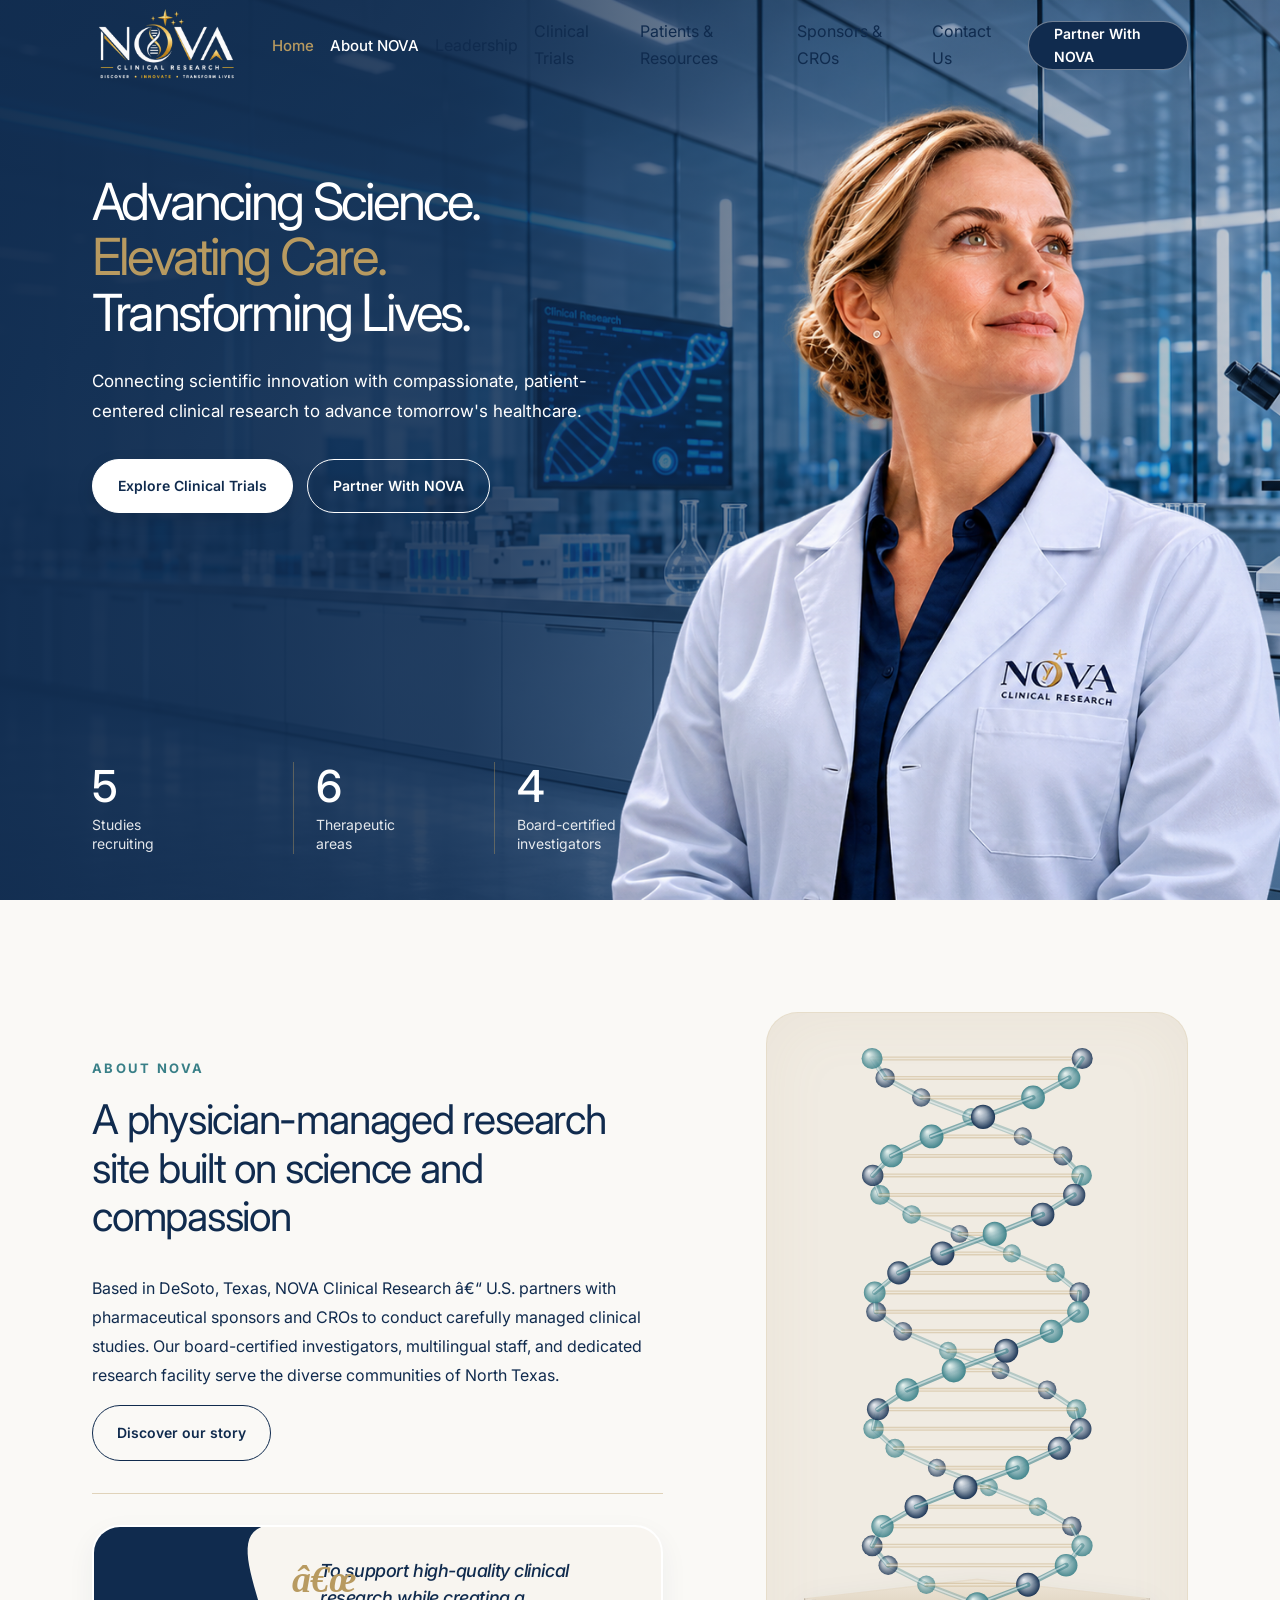
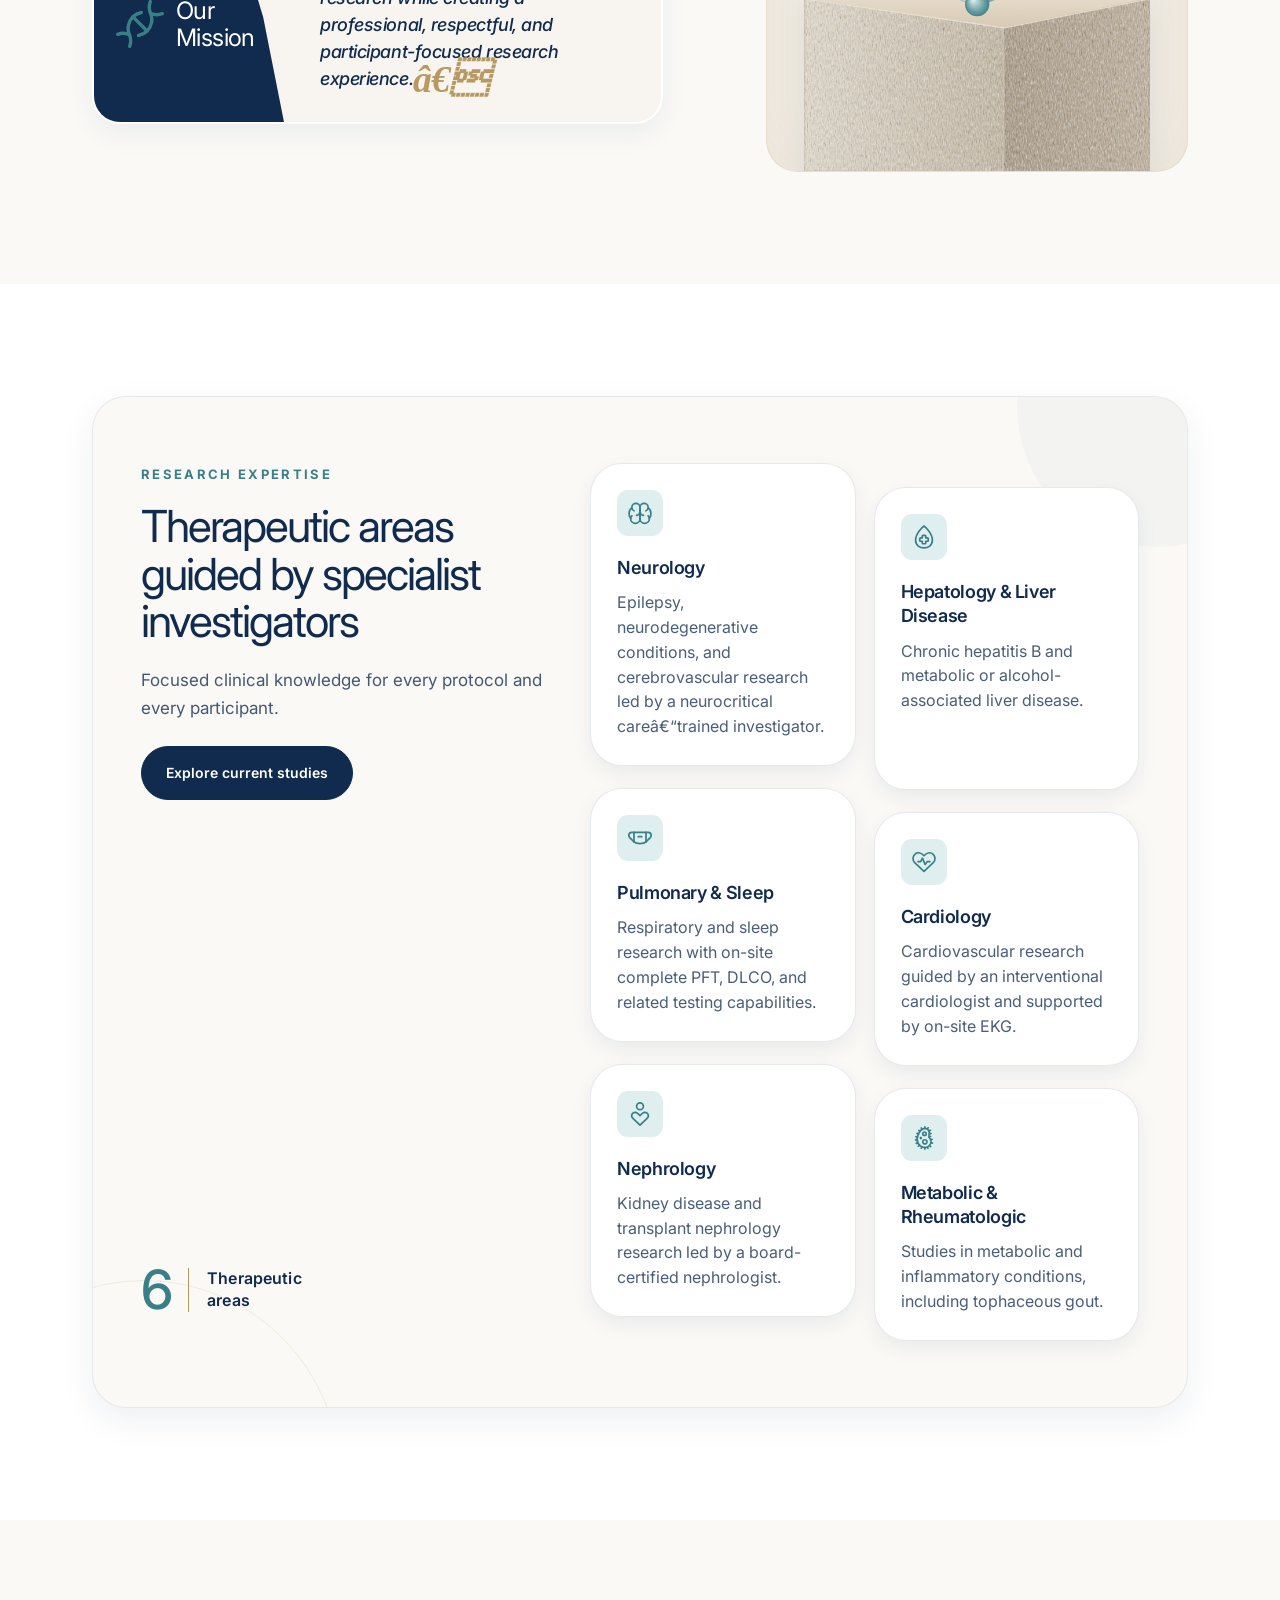
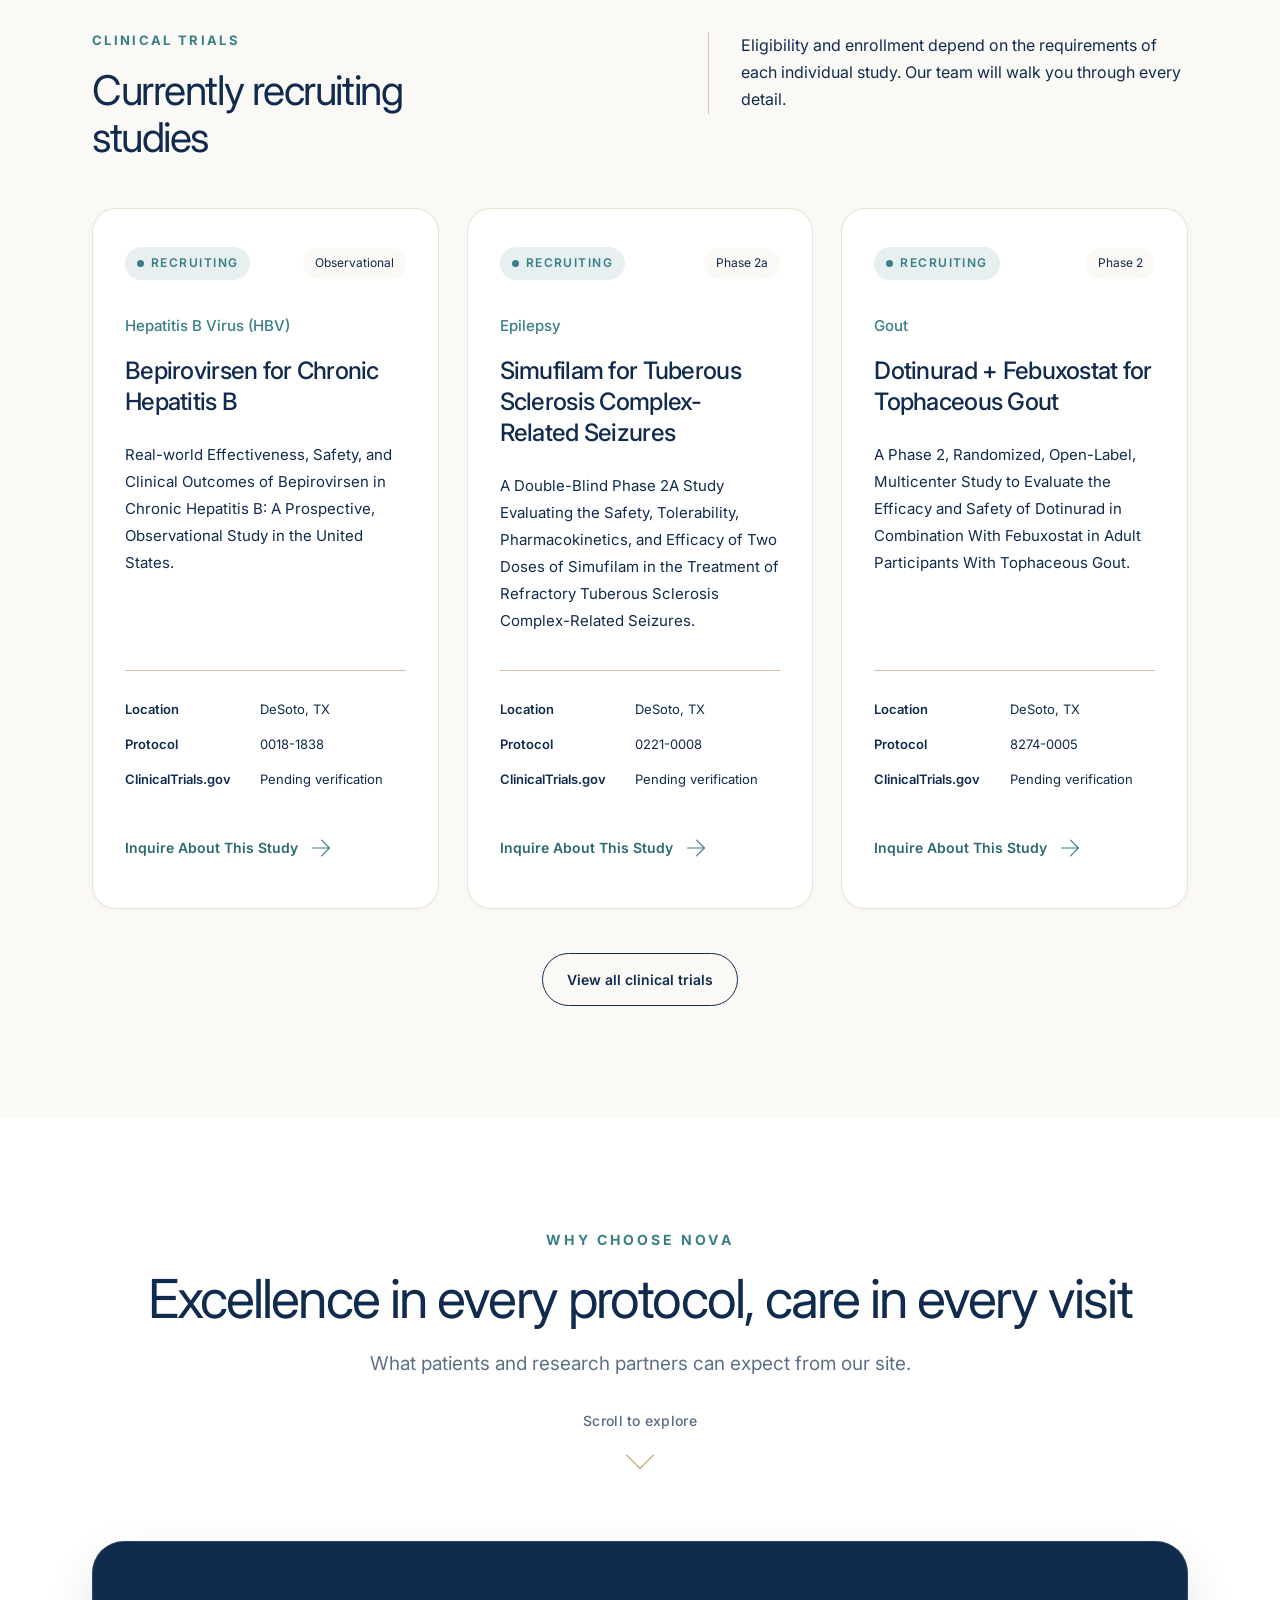
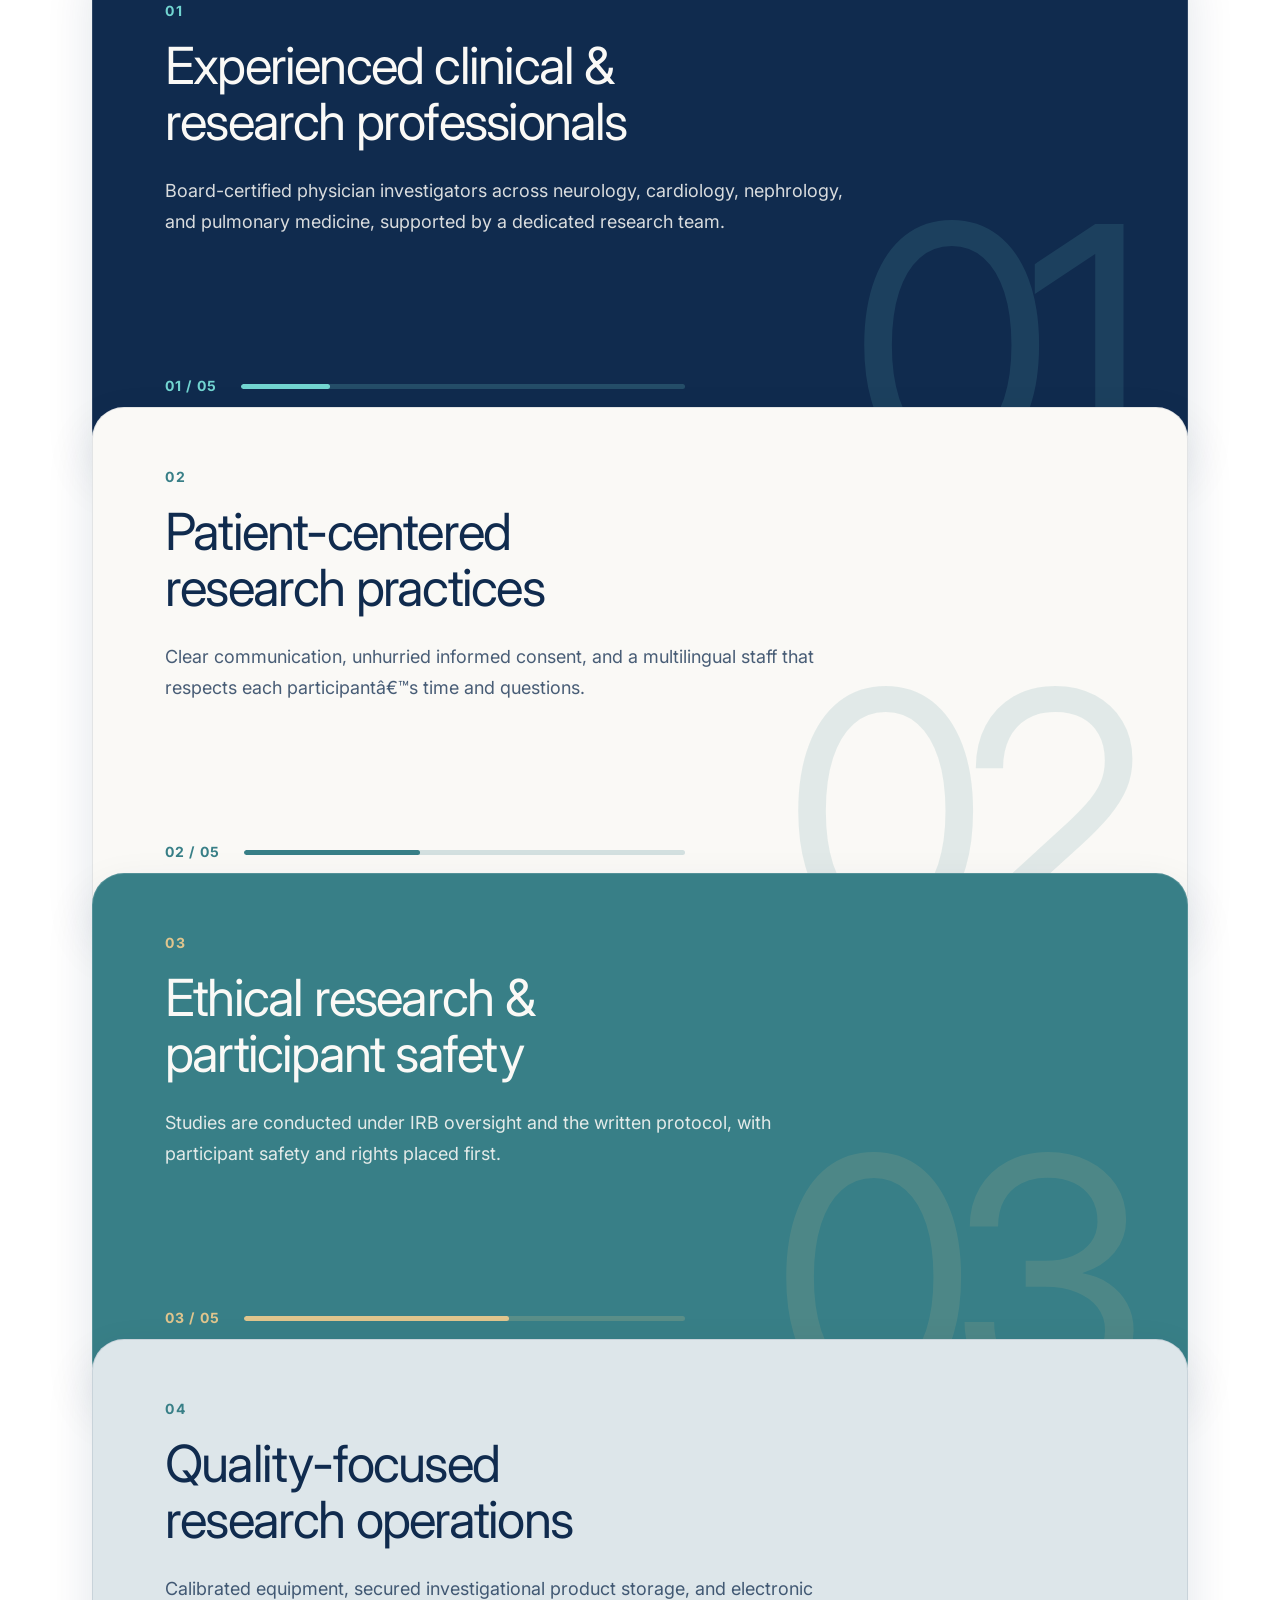
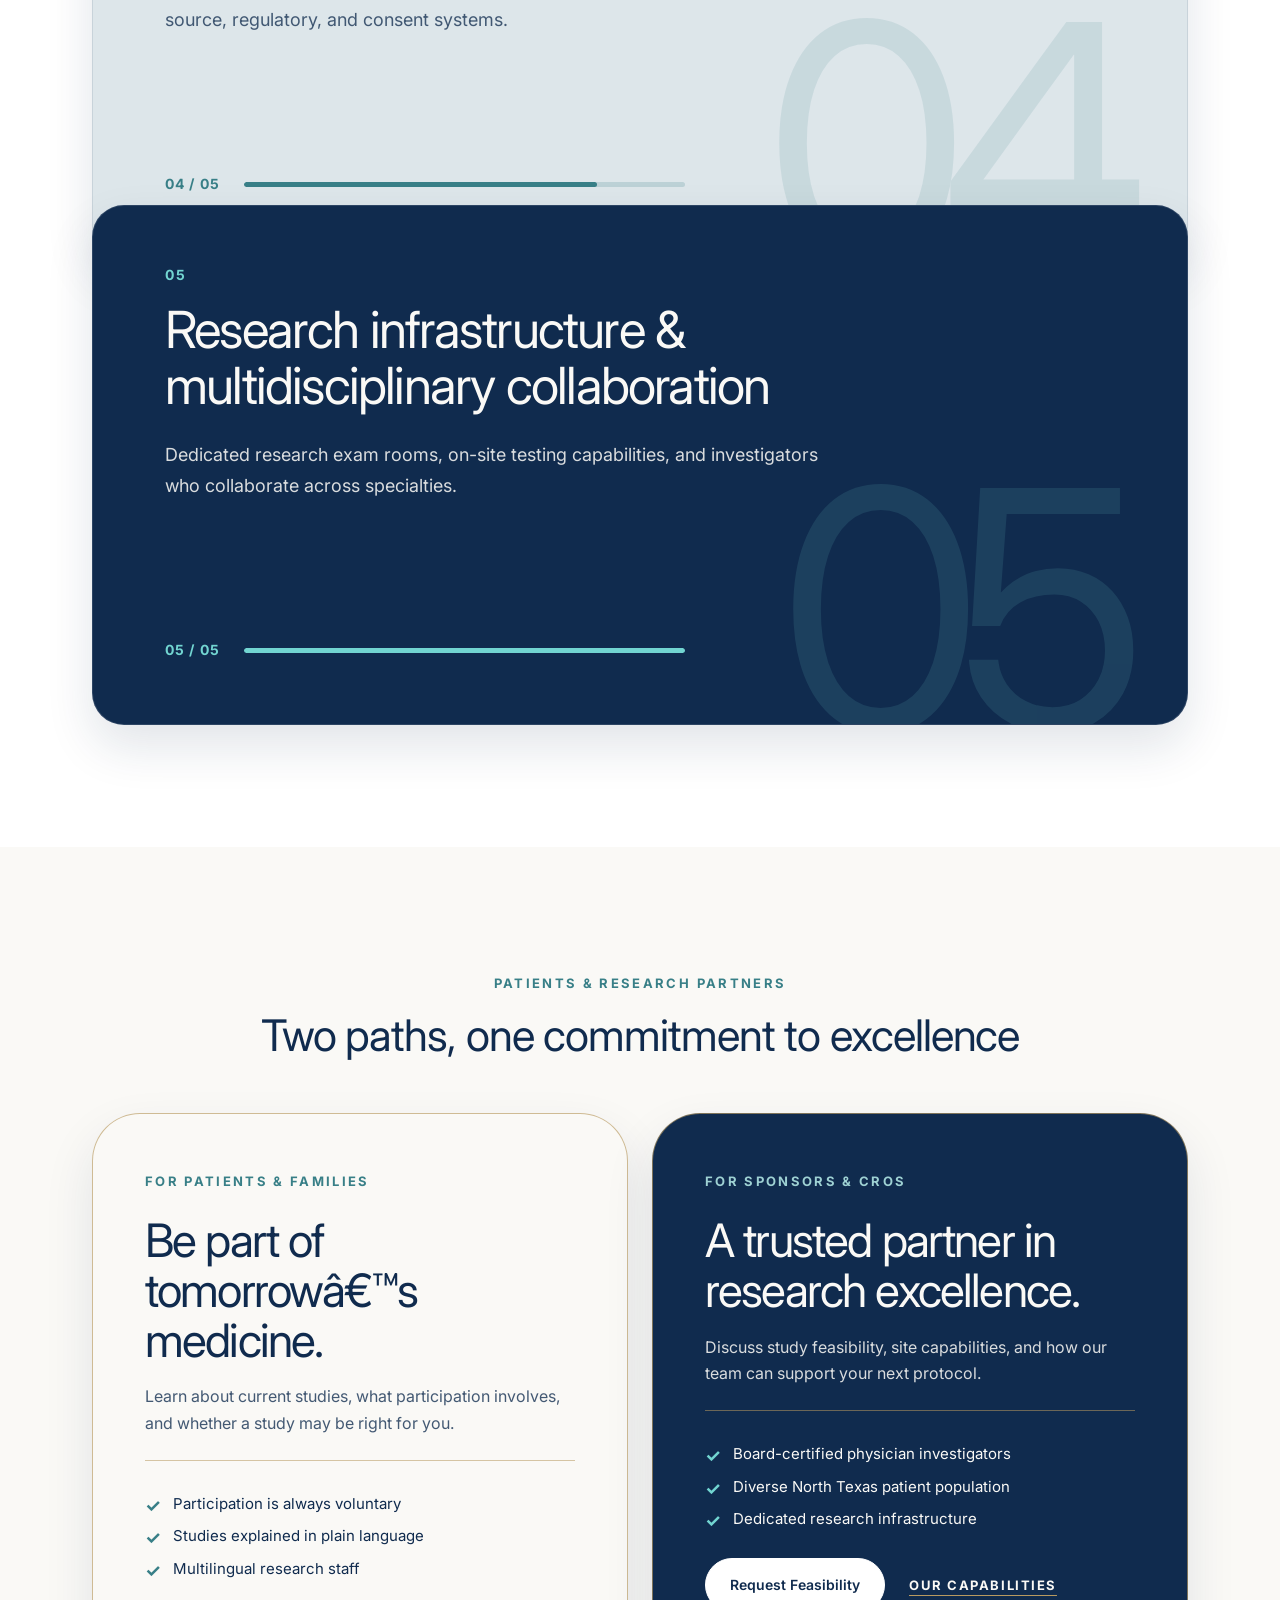
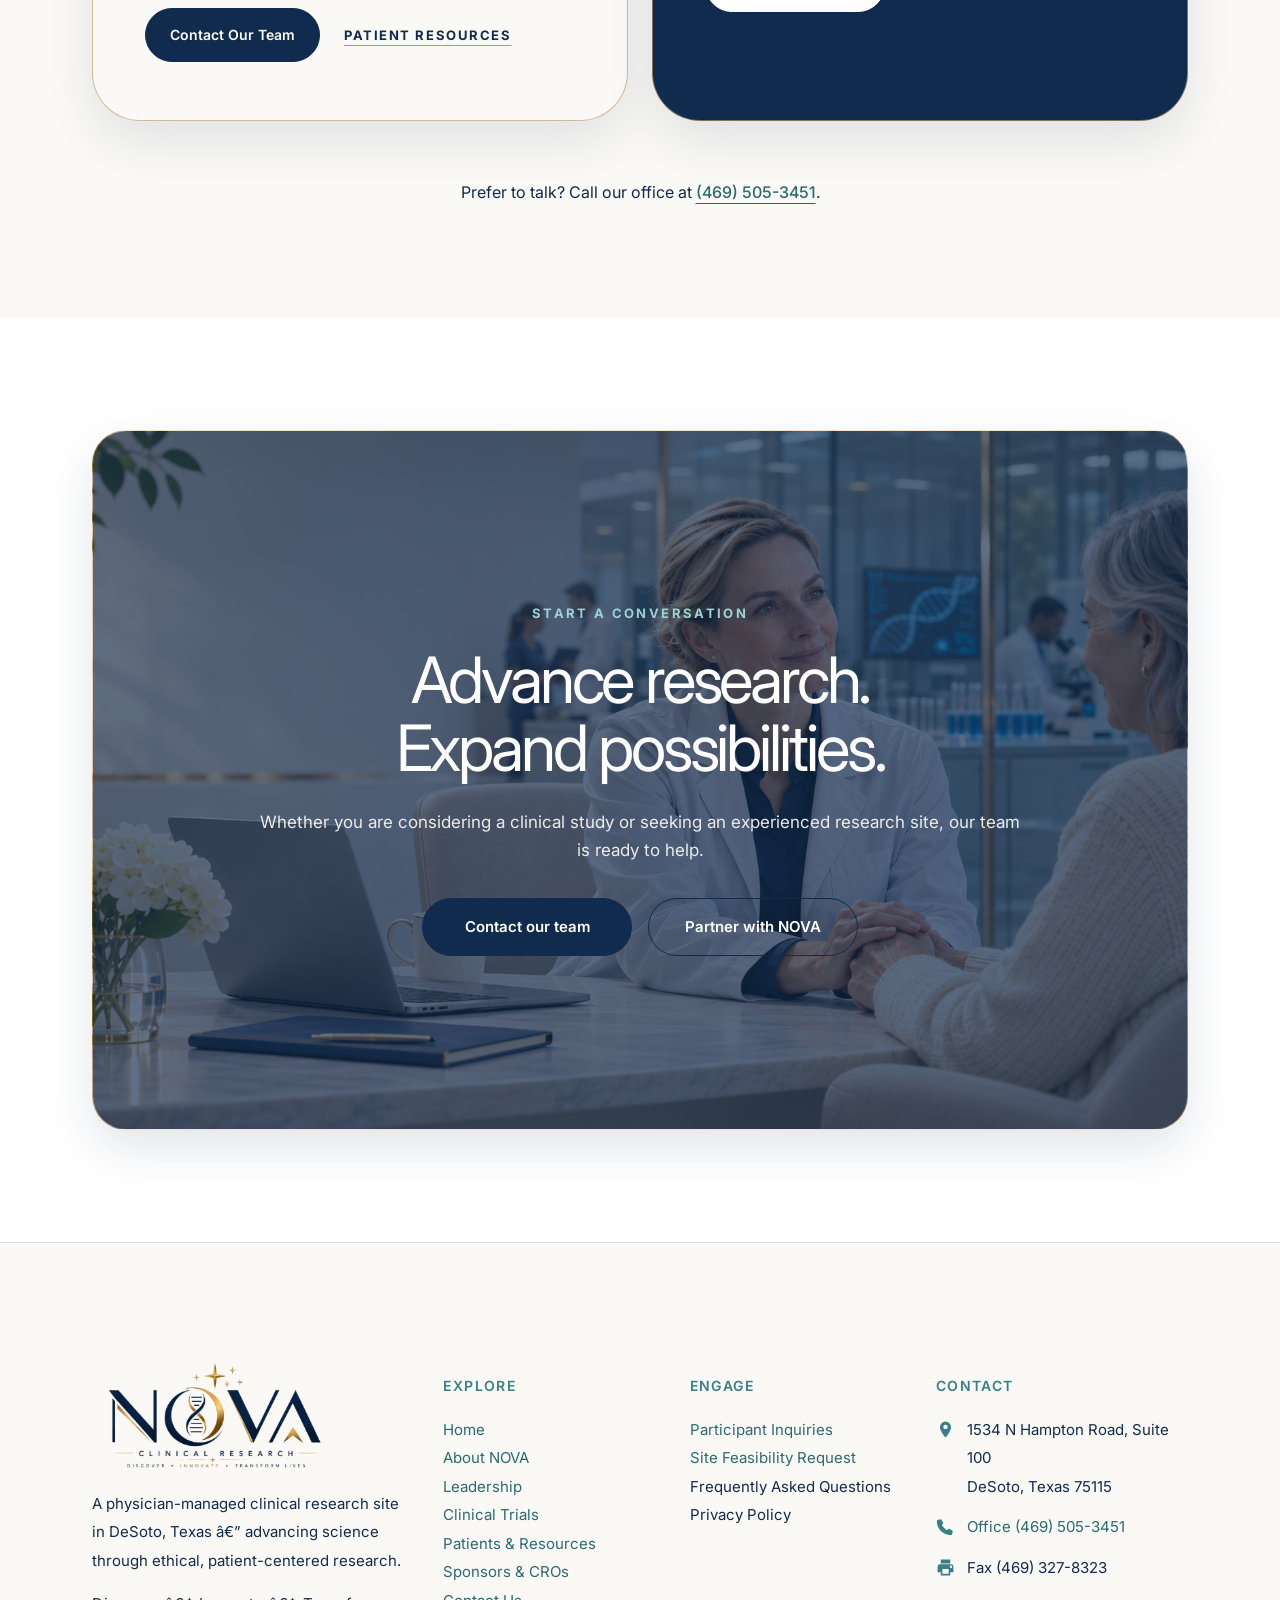
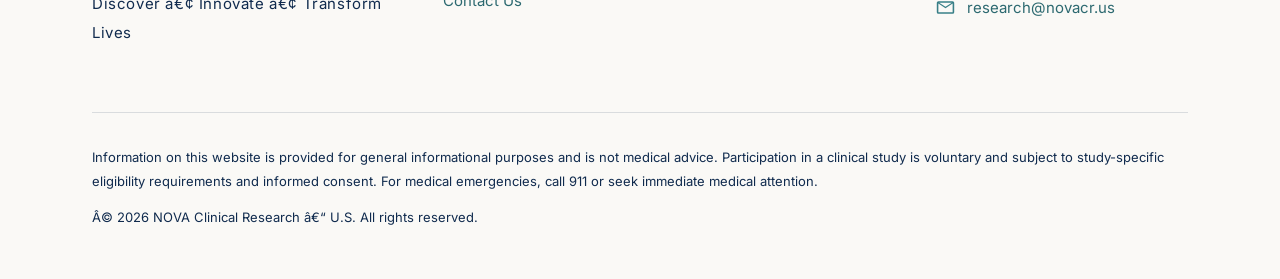
==== index.html @ a4112f47 "first commit" ====
<!doctype html>
<html lang="en">
<head>
<meta charset="UTF-8">
<meta name="viewport" content="width=device-width, initial-scale=1">
<title>NOVA Clinical Research â€“ U.S. | Clinical Research &amp; Clinical Trials</title>
<meta name="description" content="NOVA Clinical Research â€“ U.S. is a physician-managed clinical research site in DeSoto, Texas, connecting scientific innovation with compassionate, patient-centered clinical research.">
<link rel="preconnect" href="https://fonts.googleapis.com">
<link rel="preconnect" href="https://fonts.gstatic.com" crossorigin>
<link href="https://fonts.googleapis.com/css2?family=Inter:wght@400;500;600;700;800&display=swap" rel="stylesheet">
<link rel="stylesheet" href="styles.css">
</head>
<body id="top">
<svg class="brand-filter-defs" xmlns="http://www.w3.org/2000/svg" width="0" height="0" aria-hidden="true" focusable="false">
<defs>
<filter id="nova-logo-light" color-interpolation-filters="sRGB" x="0" y="0" width="100%" height="100%">
<feColorMatrix in="SourceGraphic" type="matrix" values="0 0 0 0 1  0 0 0 0 1  0 0 0 0 1  -8 0 8 0 0" result="navyMask"/>
<feComposite in="navyMask" in2="SourceAlpha" operator="in" result="whiteLetters"/>
<feMerge>
<feMergeNode in="SourceGraphic"/>
<feMergeNode in="whiteLetters"/>
</feMerge>
</filter>
</defs>
</svg>
<header class="site-header">
<div class="container header-row">
<a class="logo" href="#top" aria-label="NOVA Clinical Research homepage">
<img class="brand-logo brand-logo-default" src="assets/nova-logo-white-gold-transparent.png" alt="NOVA Clinical Research" width="1728" height="910">
<img class="brand-logo brand-logo-scroll" src="assets/nova-logo.webp" alt="" aria-hidden="true" width="720" height="359">
</a>
<button class="mobile-toggle" aria-label="Toggle navigation" aria-expanded="false" aria-controls="main-nav">
<svg class="nav-icon nav-icon-menu" aria-hidden="true" focusable="false" xmlns="http://www.w3.org/2000/svg" fill="none" viewBox="0 0 24 24"> <desc> Navigation Menu 1 Streamline Icon: https://streamlinehq.com </desc> <path stroke="currentColor" stroke-linecap="round" stroke-linejoin="round" d="M2.25 0.753052h19.5s1.5 0 1.5 1.499998v1.5s0 1.5 -1.5 1.5H2.25s-1.5 0 -1.5 -1.5v-1.5S0.75 0.753052 2.25 0.753052Z" stroke-width="1.5">
</path> <path stroke="currentColor" stroke-linecap="round" stroke-linejoin="round" d="M2.25 9.75305h19.5s1.5 0 1.5 1.50005v1.5s0 1.5 -1.5 1.5H2.25s-1.5 0 -1.5 -1.5v-1.5s0 -1.50005 1.5 -1.50005Z" stroke-width="1.5">
</path> <path stroke="currentColor" stroke-linecap="round" stroke-linejoin="round" d="M2.25 18.7531h19.5s1.5 0 1.5 1.5v1.5s0 1.5 -1.5 1.5H2.25s-1.5 0 -1.5 -1.5v-1.5s0 -1.5 1.5 -1.5Z" stroke-width="1.5">
</path> </svg>
<svg class="nav-icon nav-icon-close" aria-hidden="true" focusable="false" xmlns="http://www.w3.org/2000/svg" fill="none" viewBox="0 0 14 14"> <desc> Delete 1 Streamline Icon: https://streamlinehq.com </desc> <g> <path stroke="currentColor" stroke-linecap="round" stroke-linejoin="round" d="m13.5 0.5 -13 13" stroke-width="1">
</path> <path stroke="currentColor" stroke-linecap="round" stroke-linejoin="round" d="m0.5 0.5 13 13" stroke-width="1">
</path> </g> </svg>
</button>
<nav class="nav" id="main-nav" aria-label="Main navigation">
<a class="active" href="#top">Home</a>
<a href="about.html">About NOVA</a>
<span class="nav-label" aria-disabled="true">Leadership</span>
<span class="nav-label" aria-disabled="true">Clinical Trials</span>
<span class="nav-label" aria-disabled="true">Patients &amp; Resources</span>
<span class="nav-label" aria-disabled="true">Sponsors &amp; CROs</span>
<span class="nav-label" aria-disabled="true">Contact Us</span>
</nav>
<span class="btn header-cta" aria-disabled="true">Partner With NOVA</span>
</div>
</header>
<main>
<section class="hero" aria-labelledby="hero-title">
<img class="hero-person" src="assets/nova-hero-clinician.png" alt="" aria-hidden="true" fetchpriority="high">
<div class="container hero-content">
<div class="hero-copy">
<h1 id="hero-title" class="serif">Advancing Science.<br>
<em>Elevating Care.</em>
<br>Transforming Lives.</h1>
<p>Connecting scientific innovation with compassionate, patient-centered clinical research to advance tomorrow's healthcare.</p>
<div class="actions">
<a class="btn" href="#trials">Explore Clinical Trials</a>
<a class="btn outline" href="#sponsors">Partner With NOVA</a>
</div>
</div>
</div>
<div class="container hero-stats-container">
<dl class="hero-stats" aria-label="NOVA research at a glance">
<div class="hero-stat">
<dt>Studies<br>recruiting</dt>
<dd>5</dd>
</div>
<div class="hero-stat">
<dt>Therapeutic<br>areas</dt>
<dd>6</dd>
</div>
<div class="hero-stat">
<dt>Board-certified<br>investigators</dt>
<dd>4</dd>
</div>
</dl>
</div>
</section>
<section class="about" id="about">
  <div class="wrap about-layout">
    <div class="about-content">
      <div class="about-copy">
        <h2 class="serif">A physician-managed research site built on science and compassion</h2>
        <p>Based in DeSoto, Texas, NOVA Clinical Research â€“ U.S. partners with pharmaceutical sponsors and CROs to conduct carefully managed clinical studies. Our board-certified investigators, multilingual staff, and dedicated research facility serve the diverse communities of North Texas.</p>
        <p>
<a class="btn outline" href="about.html">Discover our story</a>
</p>
      </div>
      <div class="about-mission" aria-labelledby="mission-title">
        <div class="mission-label">
          <svg class="mission-icon" aria-hidden="true" focusable="false" xmlns="http://www.w3.org/2000/svg" fill="none" viewBox="0 0 14 14"> <desc> Dna Streamline Icon: https://streamlinehq.com </desc> <g> <path stroke="currentColor" stroke-linecap="round" stroke-linejoin="round" d="M10.1 3.8999c1.08 0.46153 2.2947 0.49726 3.4 0.1" stroke-width="1">
</path> <path stroke="currentColor" stroke-linecap="round" stroke-linejoin="round" d="M4 13.4999c0.3969 -1.1088 0.36119 -2.3264 -0.1 -3.41 -0.36098 -0.86282 -0.45865 -1.81313 -0.2807 -2.73132 0.17794 -0.91819 0.62354 -1.76321 1.2807 -2.4287 0.67367 -0.6667 1.52964 -1.11904 2.46 -1.3" stroke-width="1">
</path> <path stroke="currentColor" stroke-linecap="round" stroke-linejoin="round" d="M6.59998 10.37c0.93488 -0.1825 1.79453 -0.6384 2.47 -1.31 0.6583 -0.66477 1.10472 -1.50984 1.28272 -2.42832 0.178 -0.91848 0.0796 -1.86911 -0.2827 -2.73168 -0.45181 -1.08384 -0.47682 -2.29848 -0.07002 -3.4" stroke-width="1">
</path> <path stroke="currentColor" stroke-linecap="round" stroke-linejoin="round" d="M0.5 10.0001c1.10575 -0.39918 2.32236 -0.35982 3.4 0.11" stroke-width="1">
</path> <path stroke="currentColor" stroke-linecap="round" stroke-linejoin="round" d="m4.93994 4.92993 4.13 4.13" stroke-width="1">
</path> </g> </svg>
          <h3 id="mission-title">Our<br> Mission</h3>
        </div>
        <blockquote>
          <p>
<span class="mission-quote-mark">â€œ</span>To support high-quality clinical research while creating a professional, respectful, and participant-focused research experience.<span class="mission-quote-mark">â€</span>
</p>
        </blockquote>
      </div>
    </div>
    <div class="dna-art" role="img" aria-label="Rotating molecular DNA double helix in teal and navy">
      <canvas id="dna-canvas" aria-hidden="true">
</canvas>
      <svg class="dna-pedestal" viewBox="0 0 500 300" preserveAspectRatio="none" aria-hidden="true" focusable="false">
        <defs>
          <linearGradient id="stone-front" x1="0" x2="1">
<stop stop-color="#e6ddcd"/>
<stop offset="1" stop-color="#c5b8a2"/>
</linearGradient>
          <linearGradient id="stone-side" x1="0" x2="1">
<stop stop-color="#a99981"/>
<stop offset="1" stop-color="#c0b19a"/>
</linearGradient>
          <linearGradient id="stone-top" x1="0" y1="0" x2="0" y2="1">
<stop stop-color="#eee6d8"/>
<stop offset="1" stop-color="#d7c9b3"/>
</linearGradient>
          <filter id="stone-texture" x="0" y="0" width="100%" height="100%">
<feTurbulence type="fractalNoise" baseFrequency=".55 .16" numOctaves="3" seed="8"/>
<feColorMatrix type="saturate" values="0"/>
<feComposite in2="SourceGraphic" operator="in"/>
<feBlend in="SourceGraphic" mode="soft-light"/>
</filter>
        </defs>
        <g stroke-linejoin="round" stroke-width="2">
          <path d="M22 38 250 8 478 38 286 82Z" fill="url(#stone-top)" stroke="#e6dccb"/>
          <path d="M22 38 286 82 286 300 22 300Z" fill="url(#stone-front)" stroke="#d4c7b2" filter="url(#stone-texture)"/>
          <path d="M286 82 478 38 478 300 286 300Z" fill="url(#stone-side)" stroke="#b9aa92" filter="url(#stone-texture)"/>
          <path d="M22 38 286 82 478 38" fill="none" stroke="#f4ecdf" opacity=".7"/>
        </g>
      </svg>
    </div>
  </div>
</section>
<section id="expertise" hidden>
<div class="wrap">
<div class="section-head">
<div>
<h2 class="serif">Therapeutic areas guided by specialist investigators</h2>
</div>
<p>Each area reflects the board certifications of our physician investigators and the studies we conduct.</p>
</div>
<div class="cards">
<article class="specialty">
<span class="symbol">
<svg class="specialty-icon" aria-hidden="true" focusable="false" xmlns="http://www.w3.org/2000/svg" fill="none" viewBox="0 0 14 14"> <desc> Brain Streamline Icon: https://streamlinehq.com </desc> <g> <path stroke="currentColor" stroke-linecap="round" stroke-linejoin="round" d="M4.61959 1.43823c1.31451 0 2.38014 1.06563 2.38014 2.38014l-0.00006 6.47043c0 1.5044 -1.2196 2.724 -2.72405 2.724 -1.50446 0 -2.72406 -1.2196 -2.72406 -2.724 0 -0.0771 0.00321 -0.1534 0.00949 -0.2289C0.994116 9.45085 0.636414 8.25951 0.636414 7.26549c0 -1.35449 0.664156 -2.67144 1.616866 -3.18911 -0.00914 -0.08475 -0.01383 -0.17083 -0.01383 -0.25801 0 -1.31451 1.06563 -2.38014 2.38014 -2.38014Z" stroke-width="1">
</path> <path stroke="currentColor" stroke-linecap="round" stroke-linejoin="round" d="M3.51106 5.69409c-0.34948 -0.07968 -1.14142 -0.59904 -1.26091 -1.61157" stroke-width="1">
</path> <path stroke="currentColor" stroke-linecap="round" stroke-linejoin="round" d="M4.97003 8.36479c1.42751 -0.15933 1.9932 -1.66583 2.02998 -2.27861" stroke-width="1">
</path> <path stroke="currentColor" stroke-linecap="round" stroke-linejoin="round" d="M2.28949 8.63184c-0.35556 0.28074 -0.63905 0.91698 -0.7309 1.42666" stroke-width="1">
</path> <path stroke="currentColor" stroke-linecap="round" stroke-linejoin="round" d="M9.38017 1.43823c-1.31452 0 -2.38014 1.06563 -2.38014 2.38014l0.00006 6.47043c0 1.5044 1.2196 2.724 2.72405 2.724 1.50446 0 2.72406 -1.2196 2.72406 -2.724 0 -0.0771 -0.0032 -0.1534 -0.0095 -0.2289 0.5669 -0.60905 0.9246 -1.80039 0.9246 -2.79441 0 -1.35449 -0.6641 -2.67144 -1.6168 -3.18911 0.0091 -0.08475 0.0138 -0.17083 0.0138 -0.25801 0 -1.31451 -1.0656 -2.38014 -2.38013 -2.38014Z" stroke-width="1">
</path> <path stroke="currentColor" stroke-linecap="round" stroke-linejoin="round" d="M10.4887 5.69409c0.3495 -0.07968 1.1414 -0.59904 1.2609 -1.61157" stroke-width="1">
</path> <path stroke="currentColor" stroke-linecap="round" stroke-linejoin="round" d="M9.02972 8.36479c-1.4275 -0.15933 -1.9932 -1.66583 -2.02998 -2.27861" stroke-width="1">
</path> <path stroke="currentColor" stroke-linecap="round" stroke-linejoin="round" d="M11.7103 8.63184c0.3555 0.28074 0.639 0.91698 0.7309 1.42666" stroke-width="1">
</path> </g> </svg>
</span>
<span class="specialty-number" aria-hidden="true">01</span>
<h3>Neurology</h3>
<p>Studies in epilepsy, neurodegenerative conditions such as multiple system atrophy, and cerebrovascular disease, led by a neurocritical careâ€“trained investigator.</p>
</article>
<article class="specialty">
<span class="symbol">
<svg class="specialty-icon" aria-hidden="true" focusable="false" xmlns="http://www.w3.org/2000/svg" fill="none" viewBox="0 0 14 14"> <desc> Blood Drop Donation Streamline Icon: https://streamlinehq.com </desc> <g> <g> <path stroke="currentColor" stroke-linecap="round" stroke-linejoin="round" d="M2.09174 8.95351c0 -4.64599 4.90827 -8.353412 4.90827 -8.353412S11.9083 4.30752 11.9083 8.95351c0 3.00299 -2.48615 4.44659 -4.90829 4.44659 -2.42215 0 -4.90827 -1.4436 -4.90827 -4.44659Z" stroke-width="1">
</path> <path stroke="currentColor" stroke-linecap="round" stroke-linejoin="round" d="M6.3788 6.01416c-0.21114 0 -0.38229 0.17116 -0.38229 0.38229v1.07521l-1.07519 0c-0.21113 0 -0.38229 0.17115 -0.38229 0.38228v1.24244c0 0.21114 0.17116 0.38229 0.38229 0.38229h1.07519v1.07513c0 0.2112 0.17115 0.3823 0.38229 0.3823h1.24243c0.21114 0 0.38229 -0.1711 0.38229 -0.3823V9.47867h1.07519c0.21113 0 0.38229 -0.17115 0.38229 -0.38229V7.85394c0 -0.21113 -0.17116 -0.38228 -0.38229 -0.38228l-1.07519 0V6.39645c0 -0.21113 -0.17115 -0.38229 -0.38229 -0.38229H6.3788Z" stroke-width="1">
</path> </g> </g> </svg>
</span>
<span class="specialty-number" aria-hidden="true">02</span>
<h3>Hepatology & Liver Disease</h3>
<p>Research in chronic hepatitis B and metabolic or alcohol-associated liver disease.</p>
</article>
<article class="specialty">
<span class="symbol">
<svg class="specialty-icon" aria-hidden="true" focusable="false" xmlns="http://www.w3.org/2000/svg" fill="none" viewBox="0 0 14 14"> <desc> Flu Mask Streamline Icon: https://streamlinehq.com </desc> <g> <path stroke="currentColor" stroke-linecap="round" stroke-linejoin="round" d="M7.00001 10.25c2.49999 0 3.49999 -1 3.49999 -1v-5.5H3.50001v5.5s0.99999 1 3.5 1Z" stroke-width="1">
</path> <path stroke="currentColor" stroke-linecap="round" stroke-linejoin="round" d="M6 6.25h2" stroke-width="1">
</path> <path stroke="currentColor" stroke-linecap="round" stroke-linejoin="round" d="M3.5 3.75H2.26777C1.29146 3.75 0.5 4.54146 0.5 5.51777v0c0 0.46884 0.186246 0.91848 0.51777 1.25L3.5 9.25" stroke-width="1">
</path> <path stroke="currentColor" stroke-linecap="round" stroke-linejoin="round" d="M10.5 3.75h1.2322c0.9763 0 1.7678 0.79146 1.7678 1.76777v0c0 0.46884 -0.1862 0.91848 -0.5178 1.25L10.5 9.25" stroke-width="1">
</path> </g> </svg>
</span>
<span class="specialty-number" aria-hidden="true">03</span>
<h3>Pulmonary & Sleep Medicine</h3>
<p>Respiratory and sleep research supported by on-site complete PFTs and DLCO testing.</p>
</article>
<article class="specialty">
<span class="symbol">
<svg class="specialty-icon" aria-hidden="true" focusable="false" xmlns="http://www.w3.org/2000/svg" fill="none" viewBox="0 0 14 14"> <desc> Heart Rate Pulse Graph Streamline Icon: https://streamlinehq.com </desc> <g> <path stroke="currentColor" stroke-linecap="round" stroke-linejoin="round" d="M6.99166 12.4132 1.57321 7.40117c-2.95306 -2.9666 1.35461 -8.71016 5.41845 -4.06384 4.06384 -4.63277 8.41214 1.11079 5.41844 4.06384L6.99166 12.4132Z" stroke-width="1">
</path> <path stroke="currentColor" stroke-linecap="round" stroke-linejoin="round" d="M3.51465 6.75342H5.0459l1.03125 -1.96875 1.5625 3.625L8.9834 6.75342h1.5" stroke-width="1">
</path> </g> </svg>
</span>
<span class="specialty-number" aria-hidden="true">04</span>
<h3>Cardiology</h3>
<p>Cardiovascular research guided by an interventional cardiologist, with on-site EKG capability.</p>
</article>
<article class="specialty">
<span class="symbol">
<svg class="specialty-icon" aria-hidden="true" focusable="false" xmlns="http://www.w3.org/2000/svg" fill="none" viewBox="0 0 14 14"> <desc> Health Care 2 Streamline Icon: https://streamlinehq.com </desc> <g> <path stroke="currentColor" stroke-linecap="round" stroke-linejoin="round" d="M11.28 9.34004c0.1879 -0.17844 0.3375 -0.39325 0.4398 -0.63135 0.1022 -0.2381 0.155 -0.49452 0.155 -0.75365s-0.0528 -0.51555 -0.155 -0.75365c-0.1023 -0.2381 -0.2519 -0.45291 -0.4398 -0.63135 -0.3846 -0.36506 -0.8947 -0.56858 -1.425 -0.56858s-1.04037 0.20352 -1.425 0.56858L7 8.00004l-1.43 -1.43c-0.38464 -0.36506 -0.89471 -0.56858 -1.425 -0.56858 -0.5303 0 -1.04037 0.20352 -1.425 0.56858 -0.18791 0.17844 -0.33753 0.39325 -0.43978 0.63135 -0.10225 0.2381 -0.15498 0.49452 -0.15498 0.75365s0.05273 0.51555 0.15498 0.75365c0.10225 0.2381 0.25187 0.45291 0.43978 0.63135L7 13.5l4.28 -4.15996Z" stroke-width="1">
</path> <path stroke="currentColor" stroke-linecap="round" stroke-linejoin="round" d="M7 4.5c1.10457 0 2 -0.89543 2 -2s-0.89543 -2 -2 -2 -2 0.89543 -2 2 0.89543 2 2 2Z" stroke-width="1">
</path> </g> </svg>
</span>
<span class="specialty-number" aria-hidden="true">05</span>
<h3>Nephrology</h3>
<p>Kidney disease and transplant nephrology research led by a board-certified nephrologist.</p>
</article>
<article class="specialty">
<span class="symbol">
<svg class="specialty-icon" aria-hidden="true" focusable="false" xmlns="http://www.w3.org/2000/svg" fill="none" viewBox="0 0 14 14"> <desc> Bacteria Virus Cells Biology Streamline Icon: https://streamlinehq.com </desc> <g> <path stroke="currentColor" stroke-linecap="round" stroke-linejoin="round" d="M4.87401 11.5699C0.79496 8.58873 4.42079 2.62592 6.2337 1.77415c1.45013 -0.68132 2.71921 -0.00001 3.1726 0.42589 1.7124 1.60861 -0.15998 3.36028 0.7465 4.6379 2.7887 3.28926 -1.33798 7.61216 -5.27879 4.73196Z" stroke-width="1">
</path> <path stroke="currentColor" stroke-linecap="round" stroke-linejoin="round" d="M6.282 9.257a1.229 1.229 0 1 0 2.458 0 1.229 1.229 0 1 0 -2.458 0" stroke-width="1">
</path> <path stroke="currentColor" stroke-linecap="round" stroke-linejoin="round" d="M6.284 4.507a1.005 1.005 0 1 0 2.01 0 1.005 1.005 0 1 0 -2.01 0" stroke-width="1">
</path> <g> <path stroke="currentColor" stroke-linecap="round" stroke-linejoin="round" d="M5.15225 7.23517c-0.13809 0 -0.25003 -0.11194 -0.25003 -0.25003s0.11194 -0.25003 0.25003 -0.25003" stroke-width="1">
</path> <path stroke="currentColor" stroke-linecap="round" stroke-linejoin="round" d="M5.15219 7.23517c0.13809 0 0.25003 -0.11194 0.25003 -0.25003s-0.11194 -0.25003 -0.25003 -0.25003" stroke-width="1">
</path> </g> <path stroke="currentColor" stroke-linecap="round" stroke-linejoin="round" d="M7.53027 1.48558V0.541748" stroke-width="1">
</path> <path stroke="currentColor" stroke-linecap="round" stroke-linejoin="round" d="m5.94532 1.94397 -0.52833 -0.7821" stroke-width="1">
</path> <path stroke="currentColor" stroke-linecap="round" stroke-linejoin="round" d="m4.79113 3.1052 -0.79992 -0.50095" stroke-width="1">
</path> <path stroke="currentColor" stroke-linecap="round" stroke-linejoin="round" d="m3.80719 4.70824 -0.85309 -0.4038" stroke-width="1">
</path> <path stroke="currentColor" stroke-linecap="round" stroke-linejoin="round" d="m3.19313 6.44057 -0.92592 -0.183" stroke-width="1">
</path> <path stroke="currentColor" stroke-linecap="round" stroke-linejoin="round" d="m3.01425 8.11207 -0.94345 0.02685" stroke-width="1">
</path> <path stroke="currentColor" stroke-linecap="round" stroke-linejoin="round" d="m3.38328 9.77514 -0.86875 0.36886" stroke-width="1">
</path> <path stroke="currentColor" stroke-linecap="round" stroke-linejoin="round" d="m4.34372 11.1319 -0.6572 0.6774" stroke-width="1">
</path> <path stroke="currentColor" stroke-linecap="round" stroke-linejoin="round" d="m5.82056 12.1249 -0.43482 0.8377" stroke-width="1">
</path> <path stroke="currentColor" stroke-linecap="round" stroke-linejoin="round" d="M7.53027 13.4582v-0.9438" stroke-width="1">
</path> <path stroke="currentColor" stroke-linecap="round" stroke-linejoin="round" d="m9.32742 13.1016 -0.40847 -0.8509" stroke-width="1">
</path> <path stroke="currentColor" stroke-linecap="round" stroke-linejoin="round" d="m10.8766 12.0116 -0.6647 -0.67" stroke-width="1">
</path> <path stroke="currentColor" stroke-linecap="round" stroke-linejoin="round" d="m11.9292 9.99178 -0.9224 -0.20003" stroke-width="1">
</path> <path stroke="currentColor" stroke-linecap="round" stroke-linejoin="round" d="m11.7568 7.75045 -0.8808 0.33915" stroke-width="1">
</path> <path stroke="currentColor" stroke-linecap="round" stroke-linejoin="round" d="m10.8329 6.09517 -0.88075 0.33916" stroke-width="1">
</path> <path stroke="currentColor" stroke-linecap="round" stroke-linejoin="round" d="m11.0657 4.40577 -0.9378 -0.10719" stroke-width="1">
</path> <path stroke="currentColor" stroke-linecap="round" stroke-linejoin="round" d="m10.7934 2.48636 -0.87445 0.35519" stroke-width="1">
</path> <path stroke="currentColor" stroke-linecap="round" stroke-linejoin="round" d="m9.40922 1.04517 -0.53068 0.78051" stroke-width="1">
</path> </g> </svg>
</span>
<span class="specialty-number" aria-hidden="true">06</span>
<h3>Metabolic & Rheumatologic</h3>
<p>Studies in metabolic and inflammatory conditions, including tophaceous gout.</p>
</article>
</div>
</div>
</section>
<section class="expertise-services" aria-labelledby="expertise-services-title">
  <div class="wrap">
    <div class="expertise-services-shell">
      <div class="expertise-services-visual">
        <div class="expertise-services-copy">
          <span class="expertise-services-kicker">Research expertise</span>
          <h2 id="expertise-services-title">Therapeutic areas guided by specialist investigators</h2>
          <p>Focused clinical knowledge for every protocol and every participant.</p>
          <a class="btn light" href="#trials">Explore current studies</a>
        </div>
        <div class="expertise-services-metric" aria-label="Six therapeutic areas">
<strong>6</strong>
<span>Therapeutic<br>areas</span>
</div>
      </div>
      <div class="expertise-services-grid">
        <article class="expertise-service-card">
          <span class="expertise-service-icon service-icon-brain" aria-hidden="true">
</span>
          <h3>Neurology</h3>
          <p>Epilepsy, neurodegenerative conditions, and cerebrovascular research led by a neurocritical careâ€“trained investigator.</p>
        </article>
        <article class="expertise-service-card">
          <span class="expertise-service-icon service-icon-liver" aria-hidden="true">
</span>
          <h3>Hepatology &amp; Liver Disease</h3>
          <p>Chronic hepatitis B and metabolic or alcohol-associated liver disease.</p>
        </article>
        <article class="expertise-service-card">
          <span class="expertise-service-icon service-icon-pulmonary" aria-hidden="true">
</span>
          <h3>Pulmonary &amp; Sleep</h3>
          <p>Respiratory and sleep research with on-site complete PFT, DLCO, and related testing capabilities.</p>
        </article>
        <article class="expertise-service-card">
          <span class="expertise-service-icon service-icon-heart" aria-hidden="true">
</span>
          <h3>Cardiology</h3>
          <p>Cardiovascular research guided by an interventional cardiologist and supported by on-site EKG.</p>
        </article>
        <article class="expertise-service-card">
          <span class="expertise-service-icon service-icon-care" aria-hidden="true">
</span>
          <h3>Nephrology</h3>
          <p>Kidney disease and transplant nephrology research led by a board-certified nephrologist.</p>
        </article>
        <article class="expertise-service-card">
          <span class="expertise-service-icon service-icon-cells" aria-hidden="true">
</span>
          <h3>Metabolic &amp; Rheumatologic</h3>
          <p>Studies in metabolic and inflammatory conditions, including tophaceous gout.</p>
        </article>
      </div>
    </div>
  </div>
</section>
<section class="expertise-showcase" id="expertise-showcase" aria-labelledby="expertise-showcase-title" hidden>
  <div class="wrap expertise-showcase-layout">
    <div class="expertise-showcase-copy">
      <h2 id="expertise-showcase-title">Therapeutic areas guided by specialist investigators</h2>
      <p>Each area reflects the board certifications of our physician investigators and the studies we conduct.</p>
      <ul class="expertise-showcase-list">
        <li>
<span class="showcase-list-icon">
<svg class="specialty-icon" aria-hidden="true" focusable="false" xmlns="http://www.w3.org/2000/svg" fill="none" viewBox="0 0 14 14"> <desc> Brain Streamline Icon: https://streamlinehq.com </desc> <g> <path stroke="currentColor" stroke-linecap="round" stroke-linejoin="round" d="M4.61959 1.43823c1.31451 0 2.38014 1.06563 2.38014 2.38014l-0.00006 6.47043c0 1.5044 -1.2196 2.724 -2.72405 2.724 -1.50446 0 -2.72406 -1.2196 -2.72406 -2.724 0 -0.0771 0.00321 -0.1534 0.00949 -0.2289C0.994116 9.45085 0.636414 8.25951 0.636414 7.26549c0 -1.35449 0.664156 -2.67144 1.616866 -3.18911 -0.00914 -0.08475 -0.01383 -0.17083 -0.01383 -0.25801 0 -1.31451 1.06563 -2.38014 2.38014 -2.38014Z" stroke-width="1">
</path> <path stroke="currentColor" stroke-linecap="round" stroke-linejoin="round" d="M3.51106 5.69409c-0.34948 -0.07968 -1.14142 -0.59904 -1.26091 -1.61157" stroke-width="1">
</path> <path stroke="currentColor" stroke-linecap="round" stroke-linejoin="round" d="M4.97003 8.36479c1.42751 -0.15933 1.9932 -1.66583 2.02998 -2.27861" stroke-width="1">
</path> <path stroke="currentColor" stroke-linecap="round" stroke-linejoin="round" d="M2.28949 8.63184c-0.35556 0.28074 -0.63905 0.91698 -0.7309 1.42666" stroke-width="1">
</path> <path stroke="currentColor" stroke-linecap="round" stroke-linejoin="round" d="M9.38017 1.43823c-1.31452 0 -2.38014 1.06563 -2.38014 2.38014l0.00006 6.47043c0 1.5044 1.2196 2.724 2.72405 2.724 1.50446 0 2.72406 -1.2196 2.72406 -2.724 0 -0.0771 -0.0032 -0.1534 -0.0095 -0.2289 0.5669 -0.60905 0.9246 -1.80039 0.9246 -2.79441 0 -1.35449 -0.6641 -2.67144 -1.6168 -3.18911 0.0091 -0.08475 0.0138 -0.17083 0.0138 -0.25801 0 -1.31451 -1.0656 -2.38014 -2.38013 -2.38014Z" stroke-width="1">
</path> <path stroke="currentColor" stroke-linecap="round" stroke-linejoin="round" d="M10.4887 5.69409c0.3495 -0.07968 1.1414 -0.59904 1.2609 -1.61157" stroke-width="1">
</path> <path stroke="currentColor" stroke-linecap="round" stroke-linejoin="round" d="M9.02972 8.36479c-1.4275 -0.15933 -1.9932 -1.66583 -2.02998 -2.27861" stroke-width="1">
</path> <path stroke="currentColor" stroke-linecap="round" stroke-linejoin="round" d="M11.7103 8.63184c0.3555 0.28074 0.639 0.91698 0.7309 1.42666" stroke-width="1">
</path> </g> </svg>
</span>Neurology</li>
        <li>
<span class="showcase-list-icon">
<svg class="specialty-icon" aria-hidden="true" focusable="false" xmlns="http://www.w3.org/2000/svg" fill="none" viewBox="0 0 14 14"> <desc> Blood Drop Donation Streamline Icon: https://streamlinehq.com </desc> <g> <g> <path stroke="currentColor" stroke-linecap="round" stroke-linejoin="round" d="M2.09174 8.95351c0 -4.64599 4.90827 -8.353412 4.90827 -8.353412S11.9083 4.30752 11.9083 8.95351c0 3.00299 -2.48615 4.44659 -4.90829 4.44659 -2.42215 0 -4.90827 -1.4436 -4.90827 -4.44659Z" stroke-width="1">
</path> <path stroke="currentColor" stroke-linecap="round" stroke-linejoin="round" d="M6.3788 6.01416c-0.21114 0 -0.38229 0.17116 -0.38229 0.38229v1.07521l-1.07519 0c-0.21113 0 -0.38229 0.17115 -0.38229 0.38228v1.24244c0 0.21114 0.17116 0.38229 0.38229 0.38229h1.07519v1.07513c0 0.2112 0.17115 0.3823 0.38229 0.3823h1.24243c0.21114 0 0.38229 -0.1711 0.38229 -0.3823V9.47867h1.07519c0.21113 0 0.38229 -0.17115 0.38229 -0.38229V7.85394c0 -0.21113 -0.17116 -0.38228 -0.38229 -0.38228l-1.07519 0V6.39645c0 -0.21113 -0.17115 -0.38229 -0.38229 -0.38229H6.3788Z" stroke-width="1">
</path> </g> </g> </svg>
</span>Hepatology & Liver Disease</li>
        <li>
<span class="showcase-list-icon">
<svg class="specialty-icon" aria-hidden="true" focusable="false" xmlns="http://www.w3.org/2000/svg" fill="none" viewBox="0 0 14 14"> <desc> Flu Mask Streamline Icon: https://streamlinehq.com </desc> <g> <path stroke="currentColor" stroke-linecap="round" stroke-linejoin="round" d="M7.00001 10.25c2.49999 0 3.49999 -1 3.49999 -1v-5.5H3.50001v5.5s0.99999 1 3.5 1Z" stroke-width="1">
</path> <path stroke="currentColor" stroke-linecap="round" stroke-linejoin="round" d="M6 6.25h2" stroke-width="1">
</path> <path stroke="currentColor" stroke-linecap="round" stroke-linejoin="round" d="M3.5 3.75H2.26777C1.29146 3.75 0.5 4.54146 0.5 5.51777v0c0 0.46884 0.186246 0.91848 0.51777 1.25L3.5 9.25" stroke-width="1">
</path> <path stroke="currentColor" stroke-linecap="round" stroke-linejoin="round" d="M10.5 3.75h1.2322c0.9763 0 1.7678 0.79146 1.7678 1.76777v0c0 0.46884 -0.1862 0.91848 -0.5178 1.25L10.5 9.25" stroke-width="1">
</path> </g> </svg>
</span>Pulmonary & Sleep Medicine</li>
        <li>
<span class="showcase-list-icon">
<svg class="specialty-icon" aria-hidden="true" focusable="false" xmlns="http://www.w3.org/2000/svg" fill="none" viewBox="0 0 14 14"> <desc> Heart Rate Pulse Graph Streamline Icon: https://streamlinehq.com </desc> <g> <path stroke="currentColor" stroke-linecap="round" stroke-linejoin="round" d="M6.99166 12.4132 1.57321 7.40117c-2.95306 -2.9666 1.35461 -8.71016 5.41845 -4.06384 4.06384 -4.63277 8.41214 1.11079 5.41844 4.06384L6.99166 12.4132Z" stroke-width="1">
</path> <path stroke="currentColor" stroke-linecap="round" stroke-linejoin="round" d="M3.51465 6.75342H5.0459l1.03125 -1.96875 1.5625 3.625L8.9834 6.75342h1.5" stroke-width="1">
</path> </g> </svg>
</span>Cardiology</li>
        <li>
<span class="showcase-list-icon">
<svg class="specialty-icon" aria-hidden="true" focusable="false" xmlns="http://www.w3.org/2000/svg" fill="none" viewBox="0 0 14 14"> <desc> Health Care 2 Streamline Icon: https://streamlinehq.com </desc> <g> <path stroke="currentColor" stroke-linecap="round" stroke-linejoin="round" d="M11.28 9.34004c0.1879 -0.17844 0.3375 -0.39325 0.4398 -0.63135 0.1022 -0.2381 0.155 -0.49452 0.155 -0.75365s-0.0528 -0.51555 -0.155 -0.75365c-0.1023 -0.2381 -0.2519 -0.45291 -0.4398 -0.63135 -0.3846 -0.36506 -0.8947 -0.56858 -1.425 -0.56858s-1.04037 0.20352 -1.425 0.56858L7 8.00004l-1.43 -1.43c-0.38464 -0.36506 -0.89471 -0.56858 -1.425 -0.56858 -0.5303 0 -1.04037 0.20352 -1.425 0.56858 -0.18791 0.17844 -0.33753 0.39325 -0.43978 0.63135 -0.10225 0.2381 -0.15498 0.49452 -0.15498 0.75365s0.05273 0.51555 0.15498 0.75365c0.10225 0.2381 0.25187 0.45291 0.43978 0.63135L7 13.5l4.28 -4.15996Z" stroke-width="1">
</path> <path stroke="currentColor" stroke-linecap="round" stroke-linejoin="round" d="M7 4.5c1.10457 0 2 -0.89543 2 -2s-0.89543 -2 -2 -2 -2 0.89543 -2 2 0.89543 2 2 2Z" stroke-width="1">
</path> </g> </svg>
</span>Nephrology</li>
        <li>
<span class="showcase-list-icon">
<svg class="specialty-icon" aria-hidden="true" focusable="false" xmlns="http://www.w3.org/2000/svg" fill="none" viewBox="0 0 14 14"> <desc> Bacteria Virus Cells Biology Streamline Icon: https://streamlinehq.com </desc> <g> <path stroke="currentColor" stroke-linecap="round" stroke-linejoin="round" d="M4.87401 11.5699C0.79496 8.58873 4.42079 2.62592 6.2337 1.77415c1.45013 -0.68132 2.71921 -0.00001 3.1726 0.42589 1.7124 1.60861 -0.15998 3.36028 0.7465 4.6379 2.7887 3.28926 -1.33798 7.61216 -5.27879 4.73196Z" stroke-width="1">
</path> <path stroke="currentColor" stroke-linecap="round" stroke-linejoin="round" d="M6.282 9.257a1.229 1.229 0 1 0 2.458 0 1.229 1.229 0 1 0 -2.458 0" stroke-width="1">
</path> <path stroke="currentColor" stroke-linecap="round" stroke-linejoin="round" d="M6.284 4.507a1.005 1.005 0 1 0 2.01 0 1.005 1.005 0 1 0 -2.01 0" stroke-width="1">
</path> <g> <path stroke="currentColor" stroke-linecap="round" stroke-linejoin="round" d="M5.15225 7.23517c-0.13809 0 -0.25003 -0.11194 -0.25003 -0.25003s0.11194 -0.25003 0.25003 -0.25003" stroke-width="1">
</path> <path stroke="currentColor" stroke-linecap="round" stroke-linejoin="round" d="M5.15219 7.23517c0.13809 0 0.25003 -0.11194 0.25003 -0.25003s-0.11194 -0.25003 -0.25003 -0.25003" stroke-width="1">
</path> </g> <path stroke="currentColor" stroke-linecap="round" stroke-linejoin="round" d="M7.53027 1.48558V0.541748" stroke-width="1">
</path> <path stroke="currentColor" stroke-linecap="round" stroke-linejoin="round" d="m5.94532 1.94397 -0.52833 -0.7821" stroke-width="1">
</path> <path stroke="currentColor" stroke-linecap="round" stroke-linejoin="round" d="m4.79113 3.1052 -0.79992 -0.50095" stroke-width="1">
</path> <path stroke="currentColor" stroke-linecap="round" stroke-linejoin="round" d="m3.80719 4.70824 -0.85309 -0.4038" stroke-width="1">
</path> <path stroke="currentColor" stroke-linecap="round" stroke-linejoin="round" d="m3.19313 6.44057 -0.92592 -0.183" stroke-width="1">
</path> <path stroke="currentColor" stroke-linecap="round" stroke-linejoin="round" d="m3.01425 8.11207 -0.94345 0.02685" stroke-width="1">
</path> <path stroke="currentColor" stroke-linecap="round" stroke-linejoin="round" d="m3.38328 9.77514 -0.86875 0.36886" stroke-width="1">
</path> <path stroke="currentColor" stroke-linecap="round" stroke-linejoin="round" d="m4.34372 11.1319 -0.6572 0.6774" stroke-width="1">
</path> <path stroke="currentColor" stroke-linecap="round" stroke-linejoin="round" d="m5.82056 12.1249 -0.43482 0.8377" stroke-width="1">
</path> <path stroke="currentColor" stroke-linecap="round" stroke-linejoin="round" d="M7.53027 13.4582v-0.9438" stroke-width="1">
</path> <path stroke="currentColor" stroke-linecap="round" stroke-linejoin="round" d="m9.32742 13.1016 -0.40847 -0.8509" stroke-width="1">
</path> <path stroke="currentColor" stroke-linecap="round" stroke-linejoin="round" d="m10.8766 12.0116 -0.6647 -0.67" stroke-width="1">
</path> <path stroke="currentColor" stroke-linecap="round" stroke-linejoin="round" d="m11.9292 9.99178 -0.9224 -0.20003" stroke-width="1">
</path> <path stroke="currentColor" stroke-linecap="round" stroke-linejoin="round" d="m11.7568 7.75045 -0.8808 0.33915" stroke-width="1">
</path> <path stroke="currentColor" stroke-linecap="round" stroke-linejoin="round" d="m10.8329 6.09517 -0.88075 0.33916" stroke-width="1">
</path> <path stroke="currentColor" stroke-linecap="round" stroke-linejoin="round" d="m11.0657 4.40577 -0.9378 -0.10719" stroke-width="1">
</path> <path stroke="currentColor" stroke-linecap="round" stroke-linejoin="round" d="m10.7934 2.48636 -0.87445 0.35519" stroke-width="1">
</path> <path stroke="currentColor" stroke-linecap="round" stroke-linejoin="round" d="m9.40922 1.04517 -0.53068 0.78051" stroke-width="1">
</path> </g> </svg>
</span>Metabolic & Rheumatologic</li>
      </ul>
    </div>
    <div class="expertise-showcase-panel">
      <article class="showcase-area">
<span class="showcase-area-icon">
<svg class="specialty-icon" aria-hidden="true" focusable="false" xmlns="http://www.w3.org/2000/svg" fill="none" viewBox="0 0 14 14"> <desc> Brain Streamline Icon: https://streamlinehq.com </desc> <g> <path stroke="currentColor" stroke-linecap="round" stroke-linejoin="round" d="M4.61959 1.43823c1.31451 0 2.38014 1.06563 2.38014 2.38014l-0.00006 6.47043c0 1.5044 -1.2196 2.724 -2.72405 2.724 -1.50446 0 -2.72406 -1.2196 -2.72406 -2.724 0 -0.0771 0.00321 -0.1534 0.00949 -0.2289C0.994116 9.45085 0.636414 8.25951 0.636414 7.26549c0 -1.35449 0.664156 -2.67144 1.616866 -3.18911 -0.00914 -0.08475 -0.01383 -0.17083 -0.01383 -0.25801 0 -1.31451 1.06563 -2.38014 2.38014 -2.38014Z" stroke-width="1">
</path> <path stroke="currentColor" stroke-linecap="round" stroke-linejoin="round" d="M3.51106 5.69409c-0.34948 -0.07968 -1.14142 -0.59904 -1.26091 -1.61157" stroke-width="1">
</path> <path stroke="currentColor" stroke-linecap="round" stroke-linejoin="round" d="M4.97003 8.36479c1.42751 -0.15933 1.9932 -1.66583 2.02998 -2.27861" stroke-width="1">
</path> <path stroke="currentColor" stroke-linecap="round" stroke-linejoin="round" d="M2.28949 8.63184c-0.35556 0.28074 -0.63905 0.91698 -0.7309 1.42666" stroke-width="1">
</path> <path stroke="currentColor" stroke-linecap="round" stroke-linejoin="round" d="M9.38017 1.43823c-1.31452 0 -2.38014 1.06563 -2.38014 2.38014l0.00006 6.47043c0 1.5044 1.2196 2.724 2.72405 2.724 1.50446 0 2.72406 -1.2196 2.72406 -2.724 0 -0.0771 -0.0032 -0.1534 -0.0095 -0.2289 0.5669 -0.60905 0.9246 -1.80039 0.9246 -2.79441 0 -1.35449 -0.6641 -2.67144 -1.6168 -3.18911 0.0091 -0.08475 0.0138 -0.17083 0.0138 -0.25801 0 -1.31451 -1.0656 -2.38014 -2.38013 -2.38014Z" stroke-width="1">
</path> <path stroke="currentColor" stroke-linecap="round" stroke-linejoin="round" d="M10.4887 5.69409c0.3495 -0.07968 1.1414 -0.59904 1.2609 -1.61157" stroke-width="1">
</path> <path stroke="currentColor" stroke-linecap="round" stroke-linejoin="round" d="M9.02972 8.36479c-1.4275 -0.15933 -1.9932 -1.66583 -2.02998 -2.27861" stroke-width="1">
</path> <path stroke="currentColor" stroke-linecap="round" stroke-linejoin="round" d="M11.7103 8.63184c0.3555 0.28074 0.639 0.91698 0.7309 1.42666" stroke-width="1">
</path> </g> </svg>
</span>
<div>
<h3>Neurology</h3>
<p>Studies in epilepsy, neurodegenerative conditions such as multiple system atrophy, and cerebrovascular disease, led by a neurocritical careâ€“trained investigator.</p>
</div>
</article>
      <article class="showcase-area">
<span class="showcase-area-icon">
<svg class="specialty-icon" aria-hidden="true" focusable="false" xmlns="http://www.w3.org/2000/svg" fill="none" viewBox="0 0 14 14"> <desc> Blood Drop Donation Streamline Icon: https://streamlinehq.com </desc> <g> <g> <path stroke="currentColor" stroke-linecap="round" stroke-linejoin="round" d="M2.09174 8.95351c0 -4.64599 4.90827 -8.353412 4.90827 -8.353412S11.9083 4.30752 11.9083 8.95351c0 3.00299 -2.48615 4.44659 -4.90829 4.44659 -2.42215 0 -4.90827 -1.4436 -4.90827 -4.44659Z" stroke-width="1">
</path> <path stroke="currentColor" stroke-linecap="round" stroke-linejoin="round" d="M6.3788 6.01416c-0.21114 0 -0.38229 0.17116 -0.38229 0.38229v1.07521l-1.07519 0c-0.21113 0 -0.38229 0.17115 -0.38229 0.38228v1.24244c0 0.21114 0.17116 0.38229 0.38229 0.38229h1.07519v1.07513c0 0.2112 0.17115 0.3823 0.38229 0.3823h1.24243c0.21114 0 0.38229 -0.1711 0.38229 -0.3823V9.47867h1.07519c0.21113 0 0.38229 -0.17115 0.38229 -0.38229V7.85394c0 -0.21113 -0.17116 -0.38228 -0.38229 -0.38228l-1.07519 0V6.39645c0 -0.21113 -0.17115 -0.38229 -0.38229 -0.38229H6.3788Z" stroke-width="1">
</path> </g> </g> </svg>
</span>
<div>
<h3>Hepatology & Liver Disease</h3>
<p>Research in chronic hepatitis B and metabolic or alcohol-associated liver disease.</p>
</div>
</article>
      <article class="showcase-area">
<span class="showcase-area-icon">
<svg class="specialty-icon" aria-hidden="true" focusable="false" xmlns="http://www.w3.org/2000/svg" fill="none" viewBox="0 0 14 14"> <desc> Flu Mask Streamline Icon: https://streamlinehq.com </desc> <g> <path stroke="currentColor" stroke-linecap="round" stroke-linejoin="round" d="M7.00001 10.25c2.49999 0 3.49999 -1 3.49999 -1v-5.5H3.50001v5.5s0.99999 1 3.5 1Z" stroke-width="1">
</path> <path stroke="currentColor" stroke-linecap="round" stroke-linejoin="round" d="M6 6.25h2" stroke-width="1">
</path> <path stroke="currentColor" stroke-linecap="round" stroke-linejoin="round" d="M3.5 3.75H2.26777C1.29146 3.75 0.5 4.54146 0.5 5.51777v0c0 0.46884 0.186246 0.91848 0.51777 1.25L3.5 9.25" stroke-width="1">
</path> <path stroke="currentColor" stroke-linecap="round" stroke-linejoin="round" d="M10.5 3.75h1.2322c0.9763 0 1.7678 0.79146 1.7678 1.76777v0c0 0.46884 -0.1862 0.91848 -0.5178 1.25L10.5 9.25" stroke-width="1">
</path> </g> </svg>
</span>
<div>
<h3>Pulmonary & Sleep Medicine</h3>
<p>Respiratory and sleep research supported by on-site complete PFTs and DLCO testing.</p>
</div>
</article>
      <article class="showcase-area">
<span class="showcase-area-icon">
<svg class="specialty-icon" aria-hidden="true" focusable="false" xmlns="http://www.w3.org/2000/svg" fill="none" viewBox="0 0 14 14"> <desc> Heart Rate Pulse Graph Streamline Icon: https://streamlinehq.com </desc> <g> <path stroke="currentColor" stroke-linecap="round" stroke-linejoin="round" d="M6.99166 12.4132 1.57321 7.40117c-2.95306 -2.9666 1.35461 -8.71016 5.41845 -4.06384 4.06384 -4.63277 8.41214 1.11079 5.41844 4.06384L6.99166 12.4132Z" stroke-width="1">
</path> <path stroke="currentColor" stroke-linecap="round" stroke-linejoin="round" d="M3.51465 6.75342H5.0459l1.03125 -1.96875 1.5625 3.625L8.9834 6.75342h1.5" stroke-width="1">
</path> </g> </svg>
</span>
<div>
<h3>Cardiology</h3>
<p>Cardiovascular research guided by an interventional cardiologist, with on-site EKG capability.</p>
</div>
</article>
      <article class="showcase-area">
<span class="showcase-area-icon">
<svg class="specialty-icon" aria-hidden="true" focusable="false" xmlns="http://www.w3.org/2000/svg" fill="none" viewBox="0 0 14 14"> <desc> Health Care 2 Streamline Icon: https://streamlinehq.com </desc> <g> <path stroke="currentColor" stroke-linecap="round" stroke-linejoin="round" d="M11.28 9.34004c0.1879 -0.17844 0.3375 -0.39325 0.4398 -0.63135 0.1022 -0.2381 0.155 -0.49452 0.155 -0.75365s-0.0528 -0.51555 -0.155 -0.75365c-0.1023 -0.2381 -0.2519 -0.45291 -0.4398 -0.63135 -0.3846 -0.36506 -0.8947 -0.56858 -1.425 -0.56858s-1.04037 0.20352 -1.425 0.56858L7 8.00004l-1.43 -1.43c-0.38464 -0.36506 -0.89471 -0.56858 -1.425 -0.56858 -0.5303 0 -1.04037 0.20352 -1.425 0.56858 -0.18791 0.17844 -0.33753 0.39325 -0.43978 0.63135 -0.10225 0.2381 -0.15498 0.49452 -0.15498 0.75365s0.05273 0.51555 0.15498 0.75365c0.10225 0.2381 0.25187 0.45291 0.43978 0.63135L7 13.5l4.28 -4.15996Z" stroke-width="1">
</path> <path stroke="currentColor" stroke-linecap="round" stroke-linejoin="round" d="M7 4.5c1.10457 0 2 -0.89543 2 -2s-0.89543 -2 -2 -2 -2 0.89543 -2 2 0.89543 2 2 2Z" stroke-width="1">
</path> </g> </svg>
</span>
<div>
<h3>Nephrology</h3>
<p>Kidney disease and transplant nephrology research led by a board-certified nephrologist.</p>
</div>
</article>
      <article class="showcase-area">
<span class="showcase-area-icon">
<svg class="specialty-icon" aria-hidden="true" focusable="false" xmlns="http://www.w3.org/2000/svg" fill="none" viewBox="0 0 14 14"> <desc> Bacteria Virus Cells Biology Streamline Icon: https://streamlinehq.com </desc> <g> <path stroke="currentColor" stroke-linecap="round" stroke-linejoin="round" d="M4.87401 11.5699C0.79496 8.58873 4.42079 2.62592 6.2337 1.77415c1.45013 -0.68132 2.71921 -0.00001 3.1726 0.42589 1.7124 1.60861 -0.15998 3.36028 0.7465 4.6379 2.7887 3.28926 -1.33798 7.61216 -5.27879 4.73196Z" stroke-width="1">
</path> <path stroke="currentColor" stroke-linecap="round" stroke-linejoin="round" d="M6.282 9.257a1.229 1.229 0 1 0 2.458 0 1.229 1.229 0 1 0 -2.458 0" stroke-width="1">
</path> <path stroke="currentColor" stroke-linecap="round" stroke-linejoin="round" d="M6.284 4.507a1.005 1.005 0 1 0 2.01 0 1.005 1.005 0 1 0 -2.01 0" stroke-width="1">
</path> <g> <path stroke="currentColor" stroke-linecap="round" stroke-linejoin="round" d="M5.15225 7.23517c-0.13809 0 -0.25003 -0.11194 -0.25003 -0.25003s0.11194 -0.25003 0.25003 -0.25003" stroke-width="1">
</path> <path stroke="currentColor" stroke-linecap="round" stroke-linejoin="round" d="M5.15219 7.23517c0.13809 0 0.25003 -0.11194 0.25003 -0.25003s-0.11194 -0.25003 -0.25003 -0.25003" stroke-width="1">
</path> </g> <path stroke="currentColor" stroke-linecap="round" stroke-linejoin="round" d="M7.53027 1.48558V0.541748" stroke-width="1">
</path> <path stroke="currentColor" stroke-linecap="round" stroke-linejoin="round" d="m5.94532 1.94397 -0.52833 -0.7821" stroke-width="1">
</path> <path stroke="currentColor" stroke-linecap="round" stroke-linejoin="round" d="m4.79113 3.1052 -0.79992 -0.50095" stroke-width="1">
</path> <path stroke="currentColor" stroke-linecap="round" stroke-linejoin="round" d="m3.80719 4.70824 -0.85309 -0.4038" stroke-width="1">
</path> <path stroke="currentColor" stroke-linecap="round" stroke-linejoin="round" d="m3.19313 6.44057 -0.92592 -0.183" stroke-width="1">
</path> <path stroke="currentColor" stroke-linecap="round" stroke-linejoin="round" d="m3.01425 8.11207 -0.94345 0.02685" stroke-width="1">
</path> <path stroke="currentColor" stroke-linecap="round" stroke-linejoin="round" d="m3.38328 9.77514 -0.86875 0.36886" stroke-width="1">
</path> <path stroke="currentColor" stroke-linecap="round" stroke-linejoin="round" d="m4.34372 11.1319 -0.6572 0.6774" stroke-width="1">
</path> <path stroke="currentColor" stroke-linecap="round" stroke-linejoin="round" d="m5.82056 12.1249 -0.43482 0.8377" stroke-width="1">
</path> <path stroke="currentColor" stroke-linecap="round" stroke-linejoin="round" d="M7.53027 13.4582v-0.9438" stroke-width="1">
</path> <path stroke="currentColor" stroke-linecap="round" stroke-linejoin="round" d="m9.32742 13.1016 -0.40847 -0.8509" stroke-width="1">
</path> <path stroke="currentColor" stroke-linecap="round" stroke-linejoin="round" d="m10.8766 12.0116 -0.6647 -0.67" stroke-width="1">
</path> <path stroke="currentColor" stroke-linecap="round" stroke-linejoin="round" d="m11.9292 9.99178 -0.9224 -0.20003" stroke-width="1">
</path> <path stroke="currentColor" stroke-linecap="round" stroke-linejoin="round" d="m11.7568 7.75045 -0.8808 0.33915" stroke-width="1">
</path> <path stroke="currentColor" stroke-linecap="round" stroke-linejoin="round" d="m10.8329 6.09517 -0.88075 0.33916" stroke-width="1">
</path> <path stroke="currentColor" stroke-linecap="round" stroke-linejoin="round" d="m11.0657 4.40577 -0.9378 -0.10719" stroke-width="1">
</path> <path stroke="currentColor" stroke-linecap="round" stroke-linejoin="round" d="m10.7934 2.48636 -0.87445 0.35519" stroke-width="1">
</path> <path stroke="currentColor" stroke-linecap="round" stroke-linejoin="round" d="m9.40922 1.04517 -0.53068 0.78051" stroke-width="1">
</path> </g> </svg>
</span>
<div>
<h3>Metabolic & Rheumatologic</h3>
<p>Studies in metabolic and inflammatory conditions, including tophaceous gout.</p>
</div>
</article>
    </div>
  </div>
</section>
<section class="studies" id="trials">
<div class="wrap">
<div class="section-head">
<div>
<h2 class="serif">
<span>Currently recruiting</span>
<br>studies</h2>
</div>
<div>
<p>Eligibility and enrollment depend on the requirements of each individual study. Our team will walk you through every detail.</p>
</div>
</div>
<div class="cards">
<article class="study">
<div class="study-top">
<span class="status">Recruiting</span>
<span class="study-phase">Observational</span>
</div>
<p class="study-area">Hepatitis B Virus (HBV)</p>
<h3>Bepirovirsen for Chronic Hepatitis B</h3>
<p>Real-world Effectiveness, Safety, and Clinical Outcomes of Bepirovirsen in Chronic Hepatitis B: A Prospective, Observational Study in the United States.</p>
<dl class="study-details">
<div>
<dt>Location</dt>
<dd>DeSoto, TX</dd>
</div>
<div>
<dt>Protocol</dt>
<dd>0018-1838</dd>
</div>
<div>
<dt>ClinicalTrials.gov</dt>
<dd>Pending verification</dd>
</div>
</dl>
<a href="#contact" class="study-link">Inquire About This Study<svg class="study-link-arrow" aria-hidden="true" focusable="false" xmlns="http://www.w3.org/2000/svg" fill="none" viewBox="0 0 24 24"> <desc> Arrow Right Streamline Icon: https://streamlinehq.com </desc> <path stroke="currentColor" stroke-linecap="round" stroke-linejoin="round" d="M0.75 12h22.5" stroke-width="1.5">
</path> <path stroke="currentColor" stroke-linecap="round" stroke-linejoin="round" d="M12.75 22.5 23.25 12 12.75 1.5" stroke-width="1.5">
</path> </svg>
</a>
</article>
<article class="study">
<div class="study-top">
<span class="status">Recruiting</span>
<span class="study-phase">Phase 2a</span>
</div>
<p class="study-area">Epilepsy</p>
<h3>Simufilam for Tuberous Sclerosis Complex-Related Seizures</h3>
<p>A Double-Blind Phase 2A Study Evaluating the Safety, Tolerability, Pharmacokinetics, and Efficacy of Two Doses of Simufilam in the Treatment of Refractory Tuberous Sclerosis Complex-Related Seizures.</p>
<dl class="study-details">
<div>
<dt>Location</dt>
<dd>DeSoto, TX</dd>
</div>
<div>
<dt>Protocol</dt>
<dd>0221-0008</dd>
</div>
<div>
<dt>ClinicalTrials.gov</dt>
<dd>Pending verification</dd>
</div>
</dl>
<a href="#contact" class="study-link">Inquire About This Study<svg class="study-link-arrow" aria-hidden="true" focusable="false" xmlns="http://www.w3.org/2000/svg" fill="none" viewBox="0 0 24 24"> <desc> Arrow Right Streamline Icon: https://streamlinehq.com </desc> <path stroke="currentColor" stroke-linecap="round" stroke-linejoin="round" d="M0.75 12h22.5" stroke-width="1.5">
</path> <path stroke="currentColor" stroke-linecap="round" stroke-linejoin="round" d="M12.75 22.5 23.25 12 12.75 1.5" stroke-width="1.5">
</path> </svg>
</a>
</article>
<article class="study">
<div class="study-top">
<span class="status">Recruiting</span>
<span class="study-phase">Phase 2</span>
</div>
<p class="study-area">Gout</p>
<h3>Dotinurad + Febuxostat for Tophaceous Gout</h3>
<p>A Phase 2, Randomized, Open-Label, Multicenter Study to Evaluate the Efficacy and Safety of Dotinurad in Combination With Febuxostat in Adult Participants With Tophaceous Gout.</p>
<dl class="study-details">
<div>
<dt>Location</dt>
<dd>DeSoto, TX</dd>
</div>
<div>
<dt>Protocol</dt>
<dd>8274-0005</dd>
</div>
<div>
<dt>ClinicalTrials.gov</dt>
<dd>Pending verification</dd>
</div>
</dl>
<a href="#contact" class="study-link">Inquire About This Study<svg class="study-link-arrow" aria-hidden="true" focusable="false" xmlns="http://www.w3.org/2000/svg" fill="none" viewBox="0 0 24 24"> <desc> Arrow Right Streamline Icon: https://streamlinehq.com </desc> <path stroke="currentColor" stroke-linecap="round" stroke-linejoin="round" d="M0.75 12h22.5" stroke-width="1.5">
</path> <path stroke="currentColor" stroke-linecap="round" stroke-linejoin="round" d="M12.75 22.5 23.25 12 12.75 1.5" stroke-width="1.5">
</path> </svg>
</a>
</article>
</div>
<div class="studies-actions">
<a class="btn outline" href="#trials">View all clinical trials</a>
</div>
</div>
</section>
<section class="why-stack-section" id="why" aria-labelledby="why-title">
  <div class="wrap">
    <header class="why-stack-intro">
      <span class="why-stack-eyebrow">Why choose NOVA</span>
      <h2 id="why-title">Excellence in every protocol, care in every visit</h2>
      <p>What patients and research partners can expect from our site.</p>
      <span class="why-scroll-cue">Scroll to explore<span aria-hidden="true">
</span>
</span>
    </header>
    <div class="why-card-stack">
      <article class="why-stack-card why-card-navy why-pattern-dna" style="--stack-index:0;--progress:20%" data-number="01">
        <span class="why-card-number">01</span>
        <h3>Experienced clinical &amp;<br>research professionals</h3>
        <p>Board-certified physician investigators across neurology, cardiology, nephrology, and pulmonary medicine, supported by a dedicated research team.</p>
        <footer>
<span>01 / 05</span>
<span class="why-progress">
<i>
</i>
</span>
</footer>
      </article>
      <article class="why-stack-card why-card-ivory why-pattern-molecule" style="--stack-index:1;--progress:40%" data-number="02">
        <span class="why-card-number">02</span>
        <h3>Patient-centered<br>research practices</h3>
        <p>Clear communication, unhurried informed consent, and a multilingual staff that respects each participantâ€™s time and questions.</p>
        <footer>
<span>02 / 05</span>
<span class="why-progress">
<i>
</i>
</span>
</footer>
      </article>
      <article class="why-stack-card why-card-teal why-pattern-data" style="--stack-index:2;--progress:60%" data-number="03">
        <span class="why-card-number">03</span>
        <h3>Ethical research &amp;<br>participant safety</h3>
        <p>Studies are conducted under IRB oversight and the written protocol, with participant safety and rights placed first.</p>
        <footer>
<span>03 / 05</span>
<span class="why-progress">
<i>
</i>
</span>
</footer>
      </article>
      <article class="why-stack-card why-card-bluegrey why-pattern-contour" style="--stack-index:3;--progress:80%" data-number="04">
        <span class="why-card-number">04</span>
        <h3>Quality-focused<br>research operations</h3>
        <p>Calibrated equipment, secured investigational product storage, and electronic source, regulatory, and consent systems.</p>
        <footer>
<span>04 / 05</span>
<span class="why-progress">
<i>
</i>
</span>
</footer>
      </article>
      <article class="why-stack-card why-card-navy why-pattern-network" style="--stack-index:4;--progress:100%" data-number="05">
        <span class="why-card-number">05</span>
        <h3>Research infrastructure &amp;<br>multidisciplinary collaboration</h3>
        <p>Dedicated research exam rooms, on-site testing capabilities, and investigators who collaborate across specialties.</p>
        <footer>
<span>05 / 05</span>
<span class="why-progress">
<i>
</i>
</span>
</footer>
      </article>
    </div>
  </div>
</section>
<section class="connect" id="patients">
  <div class="wrap">
    <div class="section-head">
<h2 class="serif">Two paths, one commitment to excellence</h2>
</div>
    <div class="paths">
      <article class="path path-patients">
        <div class="path-content">
          <div class="label">For Patients &amp; Families</div>
          <h3 class="serif">Be part of tomorrowâ€™s medicine.</h3>
          <p>Learn about current studies, what participation involves, and whether a study may be right for you.</p>
          <ul class="path-benefits">
<li>Participation is always voluntary</li>
<li>Studies explained in plain language</li>
<li>Multilingual research staff</li>
</ul>
          <div class="path-actions">
<a class="btn" href="#contact">Contact Our Team</a>
<a class="text-link" href="#patients">Patient resources</a>
</div>
        </div>
      </article>
      <article class="path path-sponsors" id="sponsors">
        <div class="path-content">
          <div class="label">For Sponsors &amp; CROs</div>
          <h3 class="serif">A trusted partner in research excellence.</h3>
          <p>Discuss study feasibility, site capabilities, and how our team can support your next protocol.</p>
          <ul class="path-benefits">
<li>Board-certified physician investigators</li>
<li>Diverse North Texas patient population</li>
<li>Dedicated research infrastructure</li>
</ul>
          <div class="path-actions">
<a class="btn" href="#contact">Request Feasibility</a>
<a class="text-link" href="#sponsors">Our capabilities</a>
</div>
        </div>
      </article>
    </div>
    <p class="contact-prompt">Prefer to talk? Call our office at <a href="tel:+14695053451">(469) 505-3451</a>.</p>
  </div>
</section>
<section class="closing-cta" aria-labelledby="closing-cta-title">
  <div class="wrap">
    <div class="closing-cta-panel">
      <div class="closing-cta-copy">
        <span class="closing-cta-eyebrow">Start a conversation</span>
        <h2 id="closing-cta-title">Advance research. Expand possibilities.</h2>
        <p>Whether you are considering a clinical study or seeking an experienced research site, our team is ready to help.</p>
      </div>
      <div class="closing-cta-actions">
        <a class="btn closing-cta-primary" href="#contact">Contact our team</a>
        <a class="btn closing-cta-secondary" href="#sponsors">Partner with NOVA</a>
      </div>
    </div>
  </div>
</section>
</main>
<footer id="contact">
<div class="wrap">
<div class="footer-grid">
<div>
<a class="footer-logo" href="#top" aria-label="NOVA Clinical Research homepage">
<img class="brand-logo" src="assets/nova-logo.webp" alt="NOVA Clinical Research" width="720" height="359" loading="lazy">
</a>
<p>A physician-managed clinical research site in DeSoto, Texas â€” advancing science through ethical, patient-centered research.</p>
<p class="brand-motto">Discover â€¢ Innovate â€¢ Transform Lives</p>
</div>
<div>
<h4>Explore</h4>
<a href="#top">Home</a>
<a href="about.html">About NOVA</a>
<a href="#why">Leadership</a>
<a href="#trials">Clinical Trials</a>
<a href="#patients">Patients &amp; Resources</a>
<a href="#sponsors">Sponsors &amp; CROs</a>
<a href="#contact">Contact Us</a>
</div>
<div>
<h4>Engage</h4>
<a href="#contact">Participant Inquiries</a>
<a href="#contact">Site Feasibility Request</a>
<span class="footer-text">Frequently Asked Questions</span>
<span class="footer-text">Privacy Policy</span>
</div>
<div class="footer-contact">
<h4>Contact</h4>
<p class="footer-contact-item">
<span class="footer-contact-icon icon-location" aria-hidden="true">
</span>
<span>1534 N Hampton Road, Suite 100<br>DeSoto, Texas 75115</span>
</p>
<a class="footer-contact-item" href="tel:+14695053451">
<span class="footer-contact-icon icon-phone" aria-hidden="true">
</span>
<span>Office (469) 505-3451</span>
</a>
<p class="footer-contact-item">
<span class="footer-contact-icon icon-fax" aria-hidden="true">
</span>
<span>Fax (469) 327-8323</span>
</p>
<a class="footer-contact-item" href="mailto:research@novacr.us">
<span class="footer-contact-icon icon-email" aria-hidden="true">
</span>
<span>research@novacr.us</span>
</a>
</div>
</div>
<div class="copyright">
<p>Information on this website is provided for general informational purposes and is not medical advice. Participation in a clinical study is voluntary and subject to study-specific eligibility requirements and informed consent. For medical emergencies, call 911 or seek immediate medical attention.</p>
<p>Â© 2026 NOVA Clinical Research â€“ U.S. All rights reserved.</p>
</div>
</div>
</footer>
<script src="header.js" defer>
</script>
<script src="dna.js" defer>
</script>
</body>
</html>
---- styles.css ----
:root{--navy:#102B4E;--gold:#B89A60;--ivory:#FAF9F6;--teal:#387F87;--white:#fff;--text:var(--navy);--line:rgba(16,43,78,.14);--max:1220px}*{box-sizing:border-box}html{scroll-behavior:smooth}body{margin:0;font-family:Inter,Arial,sans-serif;color:var(--navy);background:var(--white);-webkit-font-smoothing:antialiased}a{color:inherit;text-decoration:none}button,input,textarea{font:inherit}button,a{transition:all .2s ease}a:focus-visible,button:focus-visible{outline:3px solid var(--teal);outline-offset:3px}.wrap{max-width:var(--max);margin:auto;padding:0 28px}.eyebrow{text-transform:uppercase;letter-spacing:.2em;font-size:11px;font-weight:800;color:var(--teal)}.eyebrow:before{content:"";display:inline-block;width:21px;height:1px;background:var(--gold);vertical-align:middle;margin-right:11px}.serif{font-family:Inter,Arial,sans-serif;font-weight:400;letter-spacing:-.025em}.btn{display:inline-flex;justify-content:center;align-items:center;gap:13px;padding:16px 22px;border:1px solid var(--navy);background:var(--navy);color:#fff;font-weight:800;font-size:12px;letter-spacing:.02em;cursor:pointer;min-height:50px}.btn:hover{background:var(--navy);transform:translateY(-2px)}.btn.outline{background:transparent;color:var(--navy)}.btn.outline:hover{background:var(--navy);color:#fff}.btn.light{background:#fff;color:var(--navy);border-color:#fff}.btn.gold{background:var(--gold);border-color:var(--gold);color:var(--navy)}.topline{background:var(--navy);color:var(--ivory);font-size:11px;letter-spacing:.02em}.topline .wrap{display:flex;justify-content:space-between;padding-top:9px;padding-bottom:9px}.topline .tag{color:var(--gold)}.site-header{background:white;position:sticky;top:0;z-index:10;border-bottom:1px solid rgba(16,43,78,.14)}.header-row{display:flex;align-items:center;justify-content:space-between;min-height:90px;gap:20px}.logo{display:flex;align-items:center;gap:12px;flex-shrink:0}.logo-mark{font:48px Inter,Arial,sans-serif;line-height:1;letter-spacing:-.08em}.logo-mark .o{color:var(--gold)}.logo-sub{font-size:9px;font-weight:800;letter-spacing:.21em;text-transform:uppercase;margin-top:3px}.nav{display:flex;gap:25px;align-items:center}.nav a{font-size:12px;font-weight:800;white-space:nowrap;color:var(--navy)}.nav a:hover,.nav a.active{color:var(--teal)}.header-cta{font-size:11px;padding:13px 17px;min-height:44px}.mobile-toggle{display:none;border:0;background:transparent;font-size:26px;color:var(--navy);cursor:pointer}.hero{min-height:645px;position:relative;display:flex;align-items:center;isolation:isolate;background:var(--ivory) url('assets/nova-hero.png') center right/cover no-repeat}.hero:before{content:"";position:absolute;inset:0;z-index:-1;background:linear-gradient(90deg,rgba(246,249,251,.96) 0%,rgba(242,248,250,.91) 25%,rgba(235,243,248,.66) 44%,rgba(235,244,249,.08) 65%,rgba(0,0,0,0) 100%)}.hero-content{width:100%;padding-top:90px;padding-bottom:100px}.hero-copy{max-width:590px}.hero h1{font-size:clamp(46px,4.3vw,70px);line-height:1.09;margin:22px 0 20px}.hero h1 em{font-style:normal;color:var(--teal)}.hero p{font-size:15px;line-height:1.9;color:var(--navy);max-width:480px;margin-bottom:32px}.actions{display:flex;gap:12px;flex-wrap:wrap}.hero-foot{position:absolute;bottom:0;left:0;right:0;background:rgba(16,43,78,.95);color:white}.hero-foot .wrap{display:flex;gap:60px;align-items:center;padding-top:18px;padding-bottom:18px;font-size:11px;letter-spacing:.035em}.hero-foot strong{color:var(--gold)}.hero-foot span{display:flex;align-items:center;gap:10px}.hero-foot span:before{content:"";width:6px;height:6px;background:var(--gold);border-radius:50%}section{padding:100px 0}.section-head{display:flex;justify-content:space-between;align-items:end;gap:35px;margin-bottom:42px}.section-head h2,.intro h2,.split-head h2{font-size:clamp(35px,3.4vw,52px);line-height:1.17;margin:16px 0 0}.section-head p{max-width:405px;font-size:13px;line-height:1.95;color:var(--text)}.about{background:var(--ivory)}.intro{display:grid;grid-template-columns:1.05fr 1fr;gap:100px;align-items:center}.intro p{color:var(--text);font-size:14px;line-height:2;max-width:560px}.statements{display:grid;grid-template-columns:1fr 1fr;gap:15px;margin-top:32px}.statement{padding:27px;border-left:2px solid var(--gold);background:white}.statement b{display:block;font-size:12px;margin-bottom:8px}.statement span{font-size:12px;line-height:1.8;color:var(--text)}.visual-panel{min-height:390px;background:linear-gradient(135deg,var(--navy),var(--teal));padding:34px;position:relative;overflow:hidden;display:flex;align-items:flex-end}.visual-panel:before{content:"";width:270px;height:270px;border:1px solid #ffffff60;border-radius:50%;position:absolute;right:-70px;top:-60px;box-shadow:0 0 0 65px #ffffff08,0 0 0 135px #ffffff08}.visual-panel blockquote{position:relative;margin:0;color:white;font:29px/1.32 Inter,Arial,sans-serif;max-width:340px}.visual-panel small{display:block;margin-top:20px;font:800 11px Inter,Arial,sans-serif;letter-spacing:.12em;color:var(--gold);text-transform:uppercase}.cards{display:grid;grid-template-columns:repeat(3,1fr);gap:18px}.specialty{border:1px solid var(--line);padding:32px;background:#fff;min-height:240px;position:relative}.specialty:hover{border-color:var(--gold);box-shadow:0 15px 40px #102b4e0c;transform:translateY(-3px)}.specialty .symbol{width:47px;height:47px;border-radius:50%;background:rgba(56,127,135,.08);color:var(--teal);display:grid;place-items:center;font-weight:800;font-size:14px;letter-spacing:-.02em}.specialty h3{font-size:17px;margin:26px 0 10px}.specialty p,.study p,.feature p{font-size:12px;line-height:1.9;color:var(--text);margin:0}.studies{background:var(--ivory)}.study{background:white;padding:30px;border:1px solid rgba(16,43,78,.14);display:flex;flex-direction:column;min-height:305px}.status{display:inline-flex;align-items:center;gap:7px;color:var(--teal);font-weight:800;font-size:10px;text-transform:uppercase;letter-spacing:.1em}.status:before{content:"";background:var(--teal);height:6px;width:6px;border-radius:50%}.study h3{font-size:18px;line-height:1.5;margin:22px 0 12px}.study a{margin-top:auto;padding-top:25px;font-weight:800;font-size:12px;color:var(--teal)}.small-note{font-size:11px;color:var(--navy);margin-top:18px}.why{display:grid;grid-template-columns:1fr 1fr;gap:65px;align-items:center}.why h2{font-size:clamp(36px,3.5vw,51px);line-height:1.2}.feature{border-bottom:1px solid var(--line);padding:20px 0;display:flex;gap:17px}.feature:first-child{border-top:1px solid var(--line)}.feature .num{font:18px Inter,Arial,sans-serif;color:var(--gold)}.feature h3{font-size:14px;margin:0 0 7px}.connect{background:var(--navy);color:white}.connect .section-head h2{max-width:760px}.connect .eyebrow{color:var(--gold)}.connect .section-head p{color:var(--ivory)}.paths{display:grid;grid-template-columns:1fr 1fr;gap:20px}.path{border:1px solid #ffffff38;padding:44px;min-height:305px}.path:first-child{background:#ffffff0b}.path:last-child{background:#ffffff05}.path .label{color:var(--gold);text-transform:uppercase;letter-spacing:.15em;font-size:10px;font-weight:800}.path h3{font-size:34px;line-height:1.2;max-width:350px;margin:20px 0 15px}.path p{font-size:13px;line-height:1.9;color:var(--ivory);max-width:420px}.path .btn{margin-top:16px}.path .btn.outline{color:white;border-color:#ffffffa0}.path .btn.outline:hover{background:white;color:var(--navy)}footer{background:var(--navy);color:var(--ivory);padding:58px 0 20px}.footer-grid{display:grid;grid-template-columns:1.7fr 1fr 1fr;gap:65px}.footer-grid p,.footer-grid a{font-size:12px;line-height:2;color:var(--ivory)}.footer-grid h4{font-size:12px;text-transform:uppercase;letter-spacing:.1em;color:var(--gold)}.footer-grid a{display:block}.footer-logo{color:white;font:34px Inter,Arial,sans-serif}.copyright{margin-top:50px;border-top:1px solid #ffffff22;padding-top:20px;font-size:10px;line-height:1.8;color:var(--ivory)}.preview-note{background:var(--ivory);color:var(--navy);font-size:11px;padding:10px 28px;text-align:center}.preview-note strong{font-weight:800}@media(max-width:1050px){.nav{gap:12px}.nav a{font-size:10px}.header-cta{display:none}.hero{min-height:570px}.intro{gap:35px}.why{gap:35px}}@media(max-width:760px){.wrap{padding:0 20px}.topline .tag{display:none}.header-row{min-height:68px}.logo-mark{font-size:35px}.logo-sub{font-size:7px}.mobile-toggle{display:block}.nav{display:none;position:absolute;left:0;right:0;top:68px;padding:20px;background:white;box-shadow:0 15px 25px #00000015;flex-direction:column;align-items:stretch;gap:0}.nav.open{display:flex}.nav a{padding:13px;font-size:13px}.hero{min-height:695px;align-items:flex-start;background-position:61% center}.hero:before{background:linear-gradient(180deg,rgba(249,251,252,.98) 0%,rgba(248,250,251,.91) 30%,rgba(248,251,252,.62) 50%,transparent 80%)}.hero-content{padding-top:45px;padding-bottom:100px}.hero-copy{max-width:430px}.hero h1{font-size:45px;margin:18px 0 12px}.hero p{font-size:12px;line-height:1.75;max-width:375px;margin-bottom:20px}.btn{padding:14px 16px;font-size:11px}.hero-foot .wrap{gap:16px;justify-content:space-between;font-size:9px;padding-top:12px;padding-bottom:12px}.hero-foot span:last-child{display:none}section{padding:65px 0}.section-head{display:block;margin-bottom:28px}.section-head h2,.intro h2{font-size:36px}.section-head p{max-width:none}.intro,.why,.paths{grid-template-columns:1fr}.visual-panel{min-height:260px}.cards{grid-template-columns:1fr}.specialty{min-height:auto;padding:25px}.specialty h3{margin:16px 0 8px}.statements{gap:10px}.statement{padding:17px}.study{min-height:245px;padding:25px}.why{gap:20px}.path{padding:28px;min-height:285px}.path h3{font-size:30px}.footer-grid{grid-template-columns:1fr 1fr;gap:24px}.footer-grid>div:first-child{grid-column:1/-1}.copyright{margin-top:25px}}


/* NOVA brand header and full-viewport hero */
.site-header{position:absolute;inset:0 0 auto;z-index:20;border:0;background:transparent;color:var(--white)}
.site-header .header-row{max-width:none;min-height:108px;padding:20px 4.5vw;display:grid;grid-template-columns:1fr auto 1fr;gap:28px}
.logo{justify-self:start}.logo-mark{color:var(--white);font-size:44px}.logo-sub{color:var(--white)}
.nav{justify-self:center;margin:0;gap:26px}.nav a{font-size:14px;font-weight:500;color:var(--white)}.nav a:hover,.nav a.active{color:var(--gold)}
.site-header .header-cta{display:inline-flex;justify-self:end;padding:0 25px;min-height:52px;border-radius:999px;border-color:var(--gold);background:var(--gold);color:var(--navy);font-size:14px;font-weight:600;letter-spacing:0}
.site-header .header-cta:hover,.hero .btn:hover{background:var(--ivory);border-color:var(--ivory);color:var(--navy)}
.hero{height:100vh;min-height:0;max-height:none;padding:0;display:flex;align-items:center;position:relative;isolation:isolate;overflow:hidden;background:var(--navy) url('assets/nova-hero-lab.png') center/cover no-repeat}
.hero:before{content:"";position:absolute;inset:0;z-index:-1;background:linear-gradient(90deg,rgba(16,43,78,.96) 0%,rgba(16,43,78,.86) 36%,rgba(16,43,78,.42) 70%,rgba(16,43,78,.25) 100%)}
.hero-content{position:relative;z-index:2;width:100%;margin:0;padding:108px 4.5vw 50px;display:flex;align-items:center}
.hero-copy{width:55%;max-width:850px;color:var(--white);text-align:left}
.hero h1{margin:0 0 26px;font-size:clamp(48px,5.2vw,94px);font-weight:400;letter-spacing:-.055em;line-height:1.04;white-space:normal}
.hero h1 em{color:var(--gold);font-style:normal}.hero p{max-width:570px;margin:0 0 32px;color:var(--white);font-size:17px;line-height:1.8}
.hero .actions{justify-content:flex-start;gap:14px}.hero .btn{min-height:54px;padding:0 25px;border-radius:999px;border-color:var(--gold);background:var(--gold);color:var(--navy);font-size:14px;font-weight:600;letter-spacing:0}
.hero .btn.outline{background:transparent;color:var(--white);border-color:var(--gold)}.hero .btn.outline:hover{background:var(--white);border-color:var(--white);color:var(--navy)}
.hero-person{position:absolute;z-index:1;bottom:0;left:75%;height:90vh;width:auto;max-width:none;transform:translateX(-50%);pointer-events:none}
.hero-foot{display:none}
.hero a:focus-visible,.site-header a:focus-visible,.mobile-toggle:focus-visible{outline:3px solid var(--white);outline-offset:5px}
@media(max-width:1250px){.nav{gap:16px}.nav a{font-size:12px}.site-header .header-row{gap:20px}.hero h1{font-size:clamp(48px,5.4vw,70px)}}
@media(max-width:1050px){.site-header .header-row{grid-template-columns:1fr auto auto;min-height:90px}.mobile-toggle{display:block;grid-column:3;grid-row:1;color:var(--white);font-size:28px;padding:8px}.site-header .header-cta{grid-column:2;grid-row:1}.nav{display:none;position:absolute;top:86px;left:4.5vw;right:4.5vw;padding:16px;border:1px solid var(--gold);background:var(--navy);flex-direction:column;align-items:stretch;gap:0;box-shadow:0 15px 30px #102b4e33}.nav.open{display:flex}.nav a{font-size:15px;padding:12px}.hero-copy{width:57%}.hero h1{font-size:clamp(43px,5.5vw,58px)}.hero-person{left:79%;height:86vh}.hero p{font-size:16px}}
@media(max-width:760px){.site-header .header-row{padding:14px 22px;min-height:80px;gap:14px}.logo-mark{font-size:34px}.logo-sub{font-size:7px}.site-header .header-cta{font-size:12px;min-height:44px;padding-inline:17px}.hero{height:100vh;min-height:0;align-items:flex-start;background-position:60% center}.hero:before{background:linear-gradient(180deg,rgba(16,43,78,.94) 0%,rgba(16,43,78,.88) 48%,rgba(16,43,78,.48) 100%)}.hero-content{padding:112px 24px 0;align-items:flex-start}.hero-copy{width:100%;max-width:550px}.hero h1{font-size:clamp(38px,7.5vw,54px);margin-bottom:18px}.hero p{font-size:16px;line-height:1.65;margin-bottom:22px;max-width:470px}.hero .actions{gap:10px}.hero .btn{min-height:48px;padding-inline:18px;font-size:13px}.hero-person{height:44vh;left:73%;bottom:0}}
@media(max-width:430px){.hero-content{padding-top:104px}.hero h1{font-size:clamp(34px,9vw,39px)}.hero p{font-size:15px;line-height:1.6}.hero .btn{padding-inline:14px;font-size:12px}.hero-person{height:39vh;left:72%}}
@media(max-height:650px) and (min-width:761px){.hero h1{font-size:clamp(42px,4.6vw,68px)}.hero-content{padding-top:90px;padding-bottom:24px}.hero h1{margin-bottom:18px}.hero p{margin-bottom:22px}.hero-person{height:88vh}}
@media(max-height:700px) and (max-width:760px){.hero-content{padding-top:94px}.hero h1{font-size:34px;margin-bottom:12px}.hero p{font-size:14px;margin-bottom:16px}.hero-person{height:32vh}.hero .btn{min-height:44px}}

/* Brand guidelines: Midnight Navy #102B4E is the primary corporate color.
   Champagne Gold #B89A60 is reserved for accents and selected actions.
   Warm Ivory #FAF9F6 and Pure White #FFFFFF form the content surfaces.
   Clinical Teal #387F87 identifies scientific details. Preserve the supplied logo. */
:root{--white:#FFFFFF;--text:#102B4E;--line:rgba(16,43,78,.14)}
body{font-size:16px;line-height:1.7}
section[id],footer[id]{scroll-margin-top:24px}
h1,h2,h3,h4{color:var(--navy)}
h2,h3{font-weight:500;letter-spacing:-.025em}
.eyebrow{font-size:14px;font-weight:600;letter-spacing:.14em}
.btn{min-height:52px;padding:14px 24px;border-radius:999px;font-size:14px;font-weight:600;letter-spacing:0;background:var(--navy);border-color:var(--navy);color:var(--white)}
.btn:hover{background:var(--teal);border-color:var(--teal)}
.btn.outline{background:transparent;color:var(--navy);border-color:var(--navy)}
.btn.outline:hover{background:var(--navy);color:var(--white)}
a:focus-visible,button:focus-visible{outline:3px solid var(--teal);outline-offset:5px}
.site-header{background:var(--white);color:var(--navy);border-bottom:1px solid var(--line)}
.site-header .header-row{padding-block:10px;min-height:108px}
.brand-logo{display:block;width:190px;height:auto;object-fit:contain}
.nav a{color:var(--navy);font-size:14px}
.nav a:hover,.nav a.active{color:var(--teal)}
.site-header .header-cta{background:var(--navy);border-color:var(--navy);color:var(--white)}
.site-header .header-cta:hover{background:var(--teal);border-color:var(--teal);color:var(--white)}
.hero h1{color:var(--white)}
.site-header a:focus-visible,.mobile-toggle:focus-visible{outline-color:var(--teal)}
.section-head p,.intro p,.specialty p,.study p,.feature p,.path p,.why-description{font-size:16px;line-height:1.8;color:var(--text)}
.statement{border:1px solid var(--line);border-top:2px solid var(--gold);border-left:1px solid var(--line)}
.statement b{font-size:16px;font-weight:600}.statement span{font-size:15px;line-height:1.8}
.visual-panel{background:var(--white);border:1px solid var(--line);border-top:3px solid var(--gold);padding:40px}
.visual-panel:before{border-color:rgba(56,127,135,.2);box-shadow:0 0 0 65px rgba(56,127,135,.03)}
.visual-panel blockquote{color:var(--navy);font-size:28px;font-weight:400}
.visual-panel small{color:var(--teal);font-size:14px;font-weight:500;line-height:1.6}
.specialty,.study{border-color:var(--line);padding:32px}
.specialty h3,.study h3{font-size:20px}.specialty .symbol{color:var(--teal);background:rgba(56,127,135,.08);font-weight:600}
.study a{font-size:15px;font-weight:600}.status{font-size:13px;font-weight:600;letter-spacing:.06em}
.status:before{display:none}.small-note{font-size:14px;color:var(--navy)}
.feature h3{font-size:18px;font-weight:600}.feature .num{color:var(--teal)}.feature{padding-block:24px}
.connect{background:var(--ivory);color:var(--navy)}
.connect .eyebrow{color:var(--teal)}.connect .section-head p{color:var(--navy)}
.path,.path:first-child,.path:last-child{background:var(--white);border:1px solid var(--line);border-top:2px solid var(--gold)}
.path .label{color:var(--teal);font-size:14px;font-weight:600;letter-spacing:.1em}.path h3{font-size:34px}
.path .btn,.path .btn.light{background:var(--navy);border-color:var(--navy);color:var(--white)}
.path .btn.outline{background:transparent;border-color:var(--navy);color:var(--navy)}
.path .btn:hover{background:var(--teal);border-color:var(--teal);color:var(--white)}
footer{background:var(--white);color:var(--navy);border-top:1px solid var(--line)}
.footer-logo{display:inline-block}.footer-logo .brand-logo{width:240px}
.footer-grid h4{font-size:14px;color:var(--teal);font-weight:600}
.footer-grid .footer-text{display:block;font-size:15px;line-height:1.9;color:var(--navy)}
.footer-grid p,.footer-grid a{font-size:15px;color:var(--navy);line-height:1.9}
.footer-grid a:hover{color:var(--teal)}.brand-motto{letter-spacing:.04em;color:var(--teal)}
.copyright{font-size:13px;color:var(--navy);border-color:var(--line)}
@media(max-width:1250px){.nav{gap:16px}.nav a{font-size:13px}.brand-logo{width:165px}}
@media(max-width:1050px){.mobile-toggle{color:var(--navy)}.nav{background:var(--white);border-color:var(--line)}.nav a{font-size:15px}}
@media(max-width:760px){.site-header .header-row{min-height:90px;padding-block:8px}.brand-logo{width:135px}.hero-content{padding-top:130px}.visual-panel{padding:28px}.path h3{font-size:30px}.nav{top:90px}}
@media(max-width:430px){.site-header .header-row{padding-inline:16px;gap:10px}.brand-logo{width:120px}.site-header .header-cta{padding-inline:12px}.hero-content{padding-top:116px}}
/* Compact header: clear at the top, white after scrolling. */
.site-header{position:fixed;background:transparent;backdrop-filter:none;-webkit-backdrop-filter:none;border-bottom:1px solid transparent;transform:translateY(0);transition:transform .25s ease,background-color .25s ease,box-shadow .25s ease}
.site-header .header-row{min-height:80px;padding-block:6px}
.brand-filter-defs{position:absolute;overflow:hidden;pointer-events:none}
.site-header .brand-logo{width:150px;filter:none}
.site-header .brand-logo-default{display:block}
.site-header .brand-logo-scroll{display:none}
.site-header.is-scrolled .brand-logo-default{display:none}
.site-header.is-scrolled .brand-logo-scroll{display:block}
.site-header .logo{background:transparent;padding:0;border-radius:0}
.site-header.is-scrolled .brand-logo{filter:none}
.site-header .nav a{color:var(--white)}
.site-header .nav a:hover,.site-header .nav a.active{color:var(--gold)}
.site-header .header-cta{min-height:44px;background:var(--gold);border-color:var(--gold);color:var(--navy)}
.site-header .mobile-toggle{color:var(--white)}
.site-header.is-scrolled{background:rgba(255,255,255,.92);backdrop-filter:blur(10px);-webkit-backdrop-filter:blur(10px);border-bottom-color:var(--line);box-shadow:0 4px 18px rgba(16,43,78,.06)}
.site-header.is-scrolled .nav a{color:var(--navy)}
.site-header.is-scrolled .nav a:hover,.site-header.is-scrolled .nav a.active{color:var(--teal)}
.site-header.is-scrolled .mobile-toggle{color:var(--navy)}
.site-header.is-hidden{transform:translateY(-100%);visibility:hidden;transition:transform .25s ease,visibility .25s}
.site-header.is-keyboard-active:focus-within{transform:translateY(0);visibility:visible}
section[id],footer[id]{scroll-margin-top:96px}
@media(max-width:1050px){.site-header .nav{top:calc(100% - 1px)}.site-header .nav a{color:var(--navy)}.site-header .nav a:hover,.site-header .nav a.active{color:var(--teal)}}
@media(max-width:760px){.site-header .header-row{min-height:70px;padding-block:4px}.site-header .brand-logo{width:120px}.site-header .header-cta{min-height:44px}section[id],footer[id]{scroll-margin-top:86px}}
/* Shared page width: generous desktop canvas with readable text measures. */
@media(min-width:761px){:root{--max:min(1600px,90vw)}}
/* Shared alignment for the header and hero, matching the content sections. */
.container,.site-header .container.header-row,.container.hero-content{width:100%;max-width:var(--max);margin-inline:auto;padding-inline:28px}
.container.hero-content{flex-shrink:0}
.hero h1{font-size:clamp(48px,5.2vw,74px)}
.hero-person{left:calc(50% + min(25vw,305px))}
/* Keep desktop proportions tied to the content width rather than screen height. */
@media(min-width:1051px){
  .site-header .container.header-row{grid-template-columns:minmax(160px,1fr) auto minmax(160px,1fr);gap:20px}
  .site-header .nav{gap:clamp(14px,1.25vw,20px)}
  .site-header .nav a{font-size:13px}
  .hero-copy{width:55%;max-width:760px;min-width:0}
  .hero h1{font-size:clamp(48px,4.4vw,74px);line-height:1.08}
  .hero p{max-width:520px}
  .hero-person{height:min(90vh,850px);left:calc(50% + min(24vw,400px))}
}
@media(min-width:1600px){
  .hero-person{height:min(90vh,950px)}
}
@media(min-width:1051px) and (max-height:650px){
  .hero-person{height:88vh}
  .hero h1{font-size:clamp(42px,4vw,58px)}
}
@media(max-width:760px){.container,.site-header .container.header-row,.container.hero-content{padding-inline:20px}.hero h1{font-size:clamp(38px,7.5vw,54px)}.hero-person{left:73%}}
@media(max-width:430px){.hero h1{font-size:clamp(34px,9vw,39px)}.hero-person{left:72%}}
@media(max-height:700px) and (max-width:760px){.hero h1{font-size:34px}}
/* About introduction and a separate mission row. */
.about-intro{grid-template-columns:minmax(0,1fr) minmax(0,1fr);gap:clamp(32px,5vw,80px);align-items:center}
.about-copy h2{margin-top:0}
.about-copy p{max-width:620px}
.about-image{display:block;width:100%;height:auto;aspect-ratio:4/3;object-fit:cover;object-position:65% center;border-radius:32px}
.about-mission{margin-top:clamp(48px,6vw,88px);padding-top:40px;border-top:1px solid rgba(184,154,96,.4)}
.about-mission h3{margin:0 0 20px;font-size:22px;font-weight:500;color:var(--teal)}
.about-mission blockquote{margin:0;max-width:1100px}
.about-mission blockquote p{margin:0;color:var(--navy);font-family:Georgia,'Times New Roman',serif;font-size:clamp(28px,3vw,44px);line-height:1.45;letter-spacing:-.025em}
.about-mission blockquote footer{display:flex;align-items:center;gap:16px;margin-top:28px;padding:0;border:0;background:transparent;color:var(--navy);font-size:14px;letter-spacing:.1em;text-transform:uppercase}
.about-mission blockquote footer:before{content:'';width:40px;height:1px;flex:none;background:var(--gold)}
@media(max-width:760px){.about-intro{grid-template-columns:1fr;gap:28px}.about-image{aspect-ratio:4/3}.about-mission{margin-top:44px;padding-top:28px}.about-mission blockquote footer{font-size:12px;letter-spacing:.06em}}
/* About and mission share the left column; a gold helix anchors the right. */
.about-layout{display:grid;grid-template-columns:minmax(0,1.15fr) minmax(0,.85fr);gap:clamp(36px,6vw,100px);align-items:center}
.about-copy h2{font-size:clamp(34px,3.2vw,50px);line-height:1.18;letter-spacing:-.03em}
.about-copy p{font-size:16px;line-height:1.8}
.about-content .about-mission{margin-top:40px;padding-top:30px}
.about-content .about-mission blockquote p{font-family:Inter,Arial,sans-serif;font-size:clamp(25px,2.2vw,34px);font-weight:400}
.dna-art{position:relative;min-width:0;height:760px;max-height:85vh;min-height:560px;overflow:hidden;border-radius:32px;background:#F0EBE2;border:1px solid rgba(184,154,96,.18);box-shadow:inset 0 0 64px rgba(184,154,96,.08);isolation:isolate}
#dna-canvas{position:absolute;inset:0;display:block;width:100%;height:100%;z-index:2}
.dna-pedestal{position:absolute;bottom:0;left:5%;width:90%;height:26%;display:block;z-index:1;filter:drop-shadow(0 8px 14px rgba(16,43,78,.08))}
@media(max-width:1050px){.about-layout{gap:32px}.dna-art{height:700px;min-height:520px}.about-content .about-mission blockquote footer{font-size:12px;letter-spacing:.04em}}
@media(max-width:760px){.about-layout{grid-template-columns:1fr}.dna-art{height:560px;min-height:0;max-height:none}.about-content .about-mission{margin-top:32px}.about-copy h2{font-size:36px}}
/* Mission banner inspired by the supplied reference, without decorative lines. */
.about-content .about-mission{display:grid;grid-template-columns:190px minmax(0,1fr);margin-top:36px;padding:0;border:2px solid var(--white);border-radius:28px;overflow:hidden;background:#F8F5F0;box-shadow:0 10px 28px rgba(16,43,78,.06)}
.mission-label{position:relative;isolation:isolate;display:flex;align-items:center;justify-content:flex-start;gap:12px;padding:28px 32px 28px 22px;background:transparent}
.mission-label:before{content:'';position:absolute;inset:0;z-index:-1;background-image:url("data:image/svg+xml,%3Csvg xmlns='http://www.w3.org/2000/svg' viewBox='0 0 200 200' preserveAspectRatio='none'%3E%3Cpath fill='%23102B4E' d='M0 0H176C150 10 165 48 178 92L200 200H0Z'/%3E%3C/svg%3E");background-size:100% 100%;background-repeat:no-repeat}
.mission-icon{display:block;width:48px;height:48px;aspect-ratio:1;flex:0 0 48px}
.about-mission .mission-label h3{margin:0;color:var(--white);font-family:Inter,Arial,sans-serif;font-size:24px;font-weight:400;line-height:1.15;letter-spacing:-.025em}
.about-mission blockquote{position:relative;display:flex;align-items:center;padding:30px 28px 30px 36px;background:transparent}
.about-content .about-mission blockquote p{font-family:Inter,Arial,sans-serif;font-size:clamp(18px,1.35vw,22px);font-weight:500;font-style:italic;line-height:1.5;letter-spacing:-.025em}
.mission-quote-mark{color:var(--gold);font-size:2.1em;font-family:Georgia,serif;font-weight:700;line-height:0;vertical-align:-.18em}
.mission-quote-mark:first-child{position:absolute;top:34px;left:8px;line-height:1}
.about-mission h3:after,.about-mission h3:before{content:none}
@media(min-width:761px) and (max-width:1050px){.about-content .about-mission{grid-template-columns:1fr}.mission-label{padding:18px 24px}.mission-label:before{background:var(--navy)}.about-mission .mission-label h3 br{display:none}.about-mission blockquote{padding:26px 26px 26px 40px}.mission-quote-mark:first-child{top:26px;left:12px}}
@media(max-width:600px){.about-content .about-mission{grid-template-columns:1fr}.mission-label{padding:18px 24px}.mission-label:before{background:var(--navy)}.about-mission .mission-label h3 br{display:none}.about-mission blockquote{padding:26px 26px 26px 40px}.mission-quote-mark:first-child{top:26px;left:12px}}
/* Desktop gutters inside sections; shared outer container stays unchanged. */
@media(min-width:1051px){
  .about-layout{column-gap:clamp(72px,8vw,140px)}
  .why{column-gap:96px}
  .cards{gap:32px}
  .paths{gap:36px}
  .section-head{column-gap:56px}
}
/* Shared section rhythm; hero retains its viewport composition. */
main>section:not(.hero){padding-block:120px}
.about-mission{position:relative}
.about-content .about-mission{overflow:visible;margin-top:64px}
.about-content .about-mission:before{content:'';position:absolute;top:-34px;left:-2px;right:-2px;height:1px;background:rgba(184,154,96,.4)}
.mission-label:before{border-radius:26px 0 0 26px}
@media(min-width:761px) and (max-width:1050px){.mission-label:before{border-radius:26px 26px 0 0}}
@media(max-width:600px){.mission-label:before{border-radius:26px 26px 0 0}}
/* Compact research statistics anchored to the hero content's left edge. */
.hero-stats-container{position:absolute;bottom:28px;inset-inline:0;z-index:3;pointer-events:none}
.hero-stats{display:grid;grid-template-columns:repeat(3,minmax(0,1fr));width:55%;max-width:680px;margin:0;padding:18px 0;background:transparent}
.hero-stat{display:flex;flex-direction:column;min-width:0;padding-inline:22px}
.hero-stat:first-child{padding-left:0}.hero-stat:last-child{padding-right:0}
.hero-stat+.hero-stat{border-left:1px solid rgba(255,255,255,.28)}
.hero-stat dt{order:2;font-size:14px;line-height:1.4;font-weight:500;color:rgba(255,255,255,.78)}
.hero-stat dd{order:1;margin:0 0 4px;font-size:36px;line-height:1.1;font-weight:600;letter-spacing:-.04em;color:var(--white)}
@media(min-width:1051px){.hero{align-items:flex-start}.container.hero-content{padding-top:clamp(140px,18vh,210px);padding-bottom:160px}}
@media(min-width:1051px) and (max-height:650px){.hero-stats-container{bottom:16px}.hero-stats{padding-block:12px}.hero-stat dd{font-size:28px}.container.hero-content{padding-top:105px;padding-bottom:130px}.hero h1{font-size:42px}.hero p{margin-bottom:20px;line-height:1.6}}
@media(max-width:1050px){.hero-stats-container{position:relative;bottom:auto;inset-inline:auto;order:3;flex:none;padding-block:0 24px}.hero-stats{width:100%;max-width:none}.hero-stat{padding-inline:20px}}
@media(max-width:430px){.hero-stats{padding:16px 0}.hero-stat{padding-inline:12px}.hero-stat dt{font-size:13px}.hero-stat dd{font-size:30px}}
/* Touch layouts: a full-width dropdown and a separate, centered portrait. */
@media(max-width:1050px){
  .site-header .nav{left:20px;right:20px;top:100%;width:auto;min-width:0;max-width:none;justify-self:stretch;margin:0;padding:12px;background:var(--white);border:1px solid var(--line);border-radius:8px;gap:0;max-height:calc(100dvh - 110px);overflow-y:auto;overscroll-behavior:contain;box-shadow:0 12px 30px rgba(16,43,78,.16)}
  .site-header .nav.open{display:flex;align-items:stretch}
  .site-header .nav a{display:flex;align-items:center;min-height:48px;padding:12px 16px;font-size:16px;line-height:1.5;white-space:normal}
  .site-header .nav a:hover,.site-header .nav a.active{background:var(--ivory);color:var(--teal)}
  .site-header .mobile-toggle{width:44px;height:44px;padding:0;line-height:1}
  .hero{height:auto;min-height:100vh;display:flex;flex-direction:column;align-items:center;justify-content:space-between}
  .hero:before{background:linear-gradient(180deg,rgba(16,43,78,.94),rgba(16,43,78,.78) 55%,rgba(16,43,78,.4))}
  .container.hero-content{order:1;flex:none;padding-top:120px;padding-bottom:28px}
  .hero-copy{width:100%;max-width:660px}
  .hero h1{font-size:clamp(38px,6vw,56px);line-height:1.08}
  .hero p{font-size:16px;max-width:570px}
  .hero-person{order:2;position:relative;left:auto;bottom:auto;transform:none;align-self:center;flex:none;display:block;width:auto;max-width:none;height:clamp(400px,54svh,650px);margin:0}
}
@media(max-width:760px){
  .container.hero-content{padding-top:104px;padding-bottom:24px}
  .hero h1{font-size:clamp(34px,8vw,48px)}
  .hero p{font-size:16px;line-height:1.65}
  .hero-person{height:clamp(360px,52svh,540px)}
}
/* Tablets: left-hand copy and vertical metrics, portrait anchored right. */
@media(min-width:761px) and (max-width:1050px){
  .hero{height:100vh;min-height:940px;display:block}
  .container.hero-content{padding-top:120px;padding-bottom:340px}
  .hero-copy{width:60%;max-width:560px}
  .hero h1{font-size:clamp(36px,4.5vw,47px);line-height:1.08}
  .hero p{font-size:16px;line-height:1.65}
  .hero .actions{gap:12px}
  .hero-person{position:absolute;left:82%;bottom:0;transform:translateX(-50%);height:min(74vh,780px);margin:0}
  .hero-stats-container{position:absolute;bottom:28px;inset-inline:0;padding-block:0;z-index:3}
  .hero-stats{width:36%;max-width:280px;grid-template-columns:1fr;padding:0}
  .hero-stat,.hero-stat:first-child,.hero-stat:last-child{padding:14px 0}
  .hero-stat+.hero-stat{border-left:0;border-top:1px solid rgba(255,255,255,.28)}
  .hero-stat dd{font-size:32px}
  .hero-stat dt{font-size:14px}
}
/* Editorial statistics: refined type and restrained brand accents. */
.hero-stat dd{font-family:Inter,Arial,sans-serif;font-size:44px;font-weight:500;letter-spacing:-.04em;color:var(--white)}
.hero-stat dt{font-family:Inter,Arial,sans-serif;font-weight:400;letter-spacing:0;color:rgba(255,255,255,.88)}
.hero-stat+.hero-stat{border-color:rgba(184,154,96,.4)}
@media(min-width:761px) and (max-width:1050px){
  .hero-stats{width:43%;max-width:360px;gap:0;padding:0 20px;border:1px solid rgba(184,154,96,.55);border-radius:16px;background:transparent;overflow:hidden}
  .hero-stat,.hero-stat:first-child,.hero-stat:last-child{display:grid;grid-template-columns:54px minmax(0,1fr);align-items:center;column-gap:18px;padding:18px 0;border:0;border-radius:0;background:transparent}
  .hero-stat+.hero-stat{border-top:1px solid rgba(184,154,96,.35)}
  .hero-stat dd{grid-column:1;grid-row:1;order:0;margin:0;font-family:Inter,Arial,sans-serif;font-weight:500;font-size:40px;line-height:1;letter-spacing:-.05em;color:var(--white)}
  .hero-stat dt{grid-column:2;grid-row:1;order:0;padding-left:0;border-left:0;font-size:14px;line-height:1.55;max-width:205px}
}
@media(max-width:430px){.hero-stat dd{font-size:36px}}
/* Tablet sections flow vertically: copy, artwork, then supporting content. */
@media(min-width:761px) and (max-width:1050px){
  .about-layout,.intro,.why,.paths,.cards{grid-template-columns:minmax(0,1fr);gap:40px}
  .section-head{display:block}
  .section-head p{max-width:660px;margin-top:24px}
  .about-copy p{max-width:none}
  .dna-art{width:100%;height:620px;min-height:0;max-height:none}
  .about-content .about-mission{grid-template-columns:190px minmax(0,1fr)}
  .mission-label:before{background-color:transparent;background-image:url("data:image/svg+xml,%3Csvg xmlns='http://www.w3.org/2000/svg' viewBox='0 0 200 200' preserveAspectRatio='none'%3E%3Cpath fill='%23102B4E' d='M0 0H176C150 10 165 48 178 92L200 200H0Z'/%3E%3C/svg%3E");border-radius:26px 0 0 26px}
  .about-mission .mission-label h3 br{display:initial}
  .hero{height:auto;min-height:100vh;display:flex;flex-direction:column;align-items:center;justify-content:flex-start}
  .container.hero-content{order:1;padding-top:120px;padding-bottom:32px}
  .hero-copy{width:100%;max-width:none}
  .hero-person{position:relative;order:3;left:auto;bottom:auto;transform:none;height:clamp(480px,60svh,680px);align-self:center;margin-top:auto}
  .hero-stats-container{position:relative;order:2;bottom:auto;inset-inline:auto;padding-block:0 32px}
  .hero-stats{width:100%;max-width:none;grid-template-columns:repeat(3,minmax(0,1fr));border:0;border-radius:16px;background:rgba(16,43,78,.72);padding:24px 0}
  .hero-stat,.hero-stat:first-child,.hero-stat:last-child{display:flex;flex-direction:column;align-items:flex-start;gap:8px;padding:0 24px}
  .hero-stat+.hero-stat{border-top:0;border-left:1px solid rgba(184,154,96,.35)}
  .hero-stat dd{order:0;font-size:38px}
  .hero-stat dt{order:1;font-size:14px;max-width:none}
}
/* Phones share the horizontal statistics treatment used on tablets. */
@media(max-width:760px){
  .hero-stats-container{order:2;padding-block:0 24px}
  .hero-person{order:3;margin-top:auto}
  .hero-stats{width:100%;max-width:none;grid-template-columns:repeat(3,minmax(0,1fr));margin:0;padding:20px 0;border:0;border-radius:16px;background:rgba(16,43,78,.72)}
  .hero-stat,.hero-stat:first-child,.hero-stat:last-child{display:flex;flex-direction:column;align-items:flex-start;gap:8px;min-width:0;padding:0 12px}
  .hero-stat+.hero-stat{border-top:0;border-left:1px solid rgba(184,154,96,.35)}
  .hero-stat dd{order:0;margin:0;font-family:Inter,Arial,sans-serif;font-size:32px;font-weight:500;color:var(--white)}
  .hero-stat dt{order:1;font-family:Inter,Arial,sans-serif;font-size:12px;line-height:1.5;letter-spacing:0;max-width:none}
}
/* Why NOVA: compact heading aligned to the top of the feature list. */
#why .why{align-items:start}
#why .why>div{min-width:0}
#why .why h2{max-width:18ch;margin:0 0 24px;text-wrap:balance}
#why .why-description{max-width:460px;margin-top:0}
/* Source homepage copy, fitted into the existing visual design. */
.hero .hero-location{font-size:13px;line-height:1.6;margin:20px 0 0;max-width:520px}
.hero-location a{display:inline-block;margin-left:8px;text-decoration:underline;text-underline-offset:4px}
.study-top{display:flex;align-items:center;justify-content:space-between;gap:12px;flex-wrap:wrap}
.study-phase{font-size:13px;color:var(--teal)}
.study .study-area{margin-top:20px;color:var(--teal);font-size:14px;font-weight:500}
.study h3{margin-top:10px}
.study-details{display:grid;gap:8px;margin:24px 0 0;padding-top:20px;border-top:1px solid var(--line);font-size:13px;line-height:1.6}
.study-details>div{display:flex;flex-wrap:wrap;gap:8px}
.study-details dt{font-weight:500}.study-details dd{margin:0}
.path-benefits{margin:24px 0 0;padding:24px 0 0 20px;border-top:1px solid var(--line);font-size:16px;line-height:1.8}
.path-benefits li{margin-bottom:8px}.path-benefits li::marker{color:var(--teal)}
.path-actions{display:flex;align-items:center;gap:24px;flex-wrap:wrap;margin-top:24px}
.path .path-actions .btn{margin-top:0}
.text-link,.contact-prompt a{text-decoration:underline;text-underline-offset:5px;font-weight:500}
.contact-prompt{text-align:center;margin:32px 0 0;font-size:16px}
.footer-grid{grid-template-columns:1.5fr 1fr 1fr 1.2fr;gap:36px}
@media(max-width:1050px){.footer-grid{grid-template-columns:1fr 1fr}}
@media(max-width:480px){.footer-grid{grid-template-columns:1fr}}
#expertise[hidden]{display:none}
/* Research expertise: an inset ivory panel with generous inner spacing. */
#expertise>.wrap{background:var(--ivory);padding:60px;border-radius:32px}
#expertise .specialty{background:transparent}
@media(max-width:1050px){#expertise>.wrap{width:calc(100% - 40px);padding:40px}}
@media(max-width:760px){#expertise>.wrap{padding:28px 20px}}
/* Research expertise: a restrained heading and borderless interactive cards. */
#expertise .section-head>div{flex:1;min-width:0}
#expertise .section-head h2{max-width:22ch;text-wrap:balance}
#expertise .section-head>p{flex:0 1 405px}
#expertise .specialty{border:1px solid transparent;background:transparent;border-radius:16px;box-shadow:none;transition:background-color .3s ease,border-color .3s ease,box-shadow .3s ease,transform .3s ease}
#expertise .specialty .symbol{background:transparent;color:var(--teal);transition:background-color .3s ease,color .3s ease}
#expertise .specialty-number{position:absolute;top:38px;right:32px;font-family:Inter,Arial,sans-serif;font-size:14px;font-weight:500;line-height:1;letter-spacing:.1em;color:var(--gold);opacity:.65;transition:opacity .3s ease}
@media(hover:hover){
  #expertise .specialty:hover{background:var(--ivory);border-color:var(--gold);box-shadow:0 14px 36px rgba(16,43,78,.09);transform:translateY(-3px)}
  #expertise .specialty:hover .symbol{background:var(--teal);color:var(--white)}
  #expertise .specialty:hover .specialty-number{opacity:1}
}
@media(prefers-reduced-motion:reduce){#expertise .specialty:hover{transform:none}}
/* Warm-ivory research expertise panel with restrained brand accents. */
.expertise-services{background:var(--white)}
.expertise-services-shell{position:relative;isolation:isolate;display:grid;grid-template-columns:minmax(420px,450px) minmax(540px,578px);justify-content:space-between;gap:20px;min-height:960px;padding:48px;border:1px solid rgba(16,43,78,.08);border-radius:34px;overflow:hidden;background:#FAF9F6;box-shadow:0 12px 34px rgba(16,43,78,.07)}
.expertise-services-shell:before{content:"";position:absolute;left:-145px;bottom:-265px;z-index:-1;width:390px;height:390px;border:1px solid rgba(184,154,96,.16);border-radius:50%}
.expertise-services-shell:after{content:"";position:absolute;top:-130px;right:-110px;z-index:-1;width:280px;height:280px;border-radius:50%;background:rgba(56,127,135,.035)}
.expertise-services-visual{position:relative;display:flex;flex-direction:column;justify-content:flex-start;min-width:0;padding:18px 0 42px}
.expertise-services-copy{position:relative;z-index:3;width:450px;max-width:100%}
.expertise-services-kicker{display:block;margin-bottom:18px;color:var(--teal);font-size:13px;font-weight:700;letter-spacing:.18em;text-transform:uppercase}
.expertise-services-copy h2{width:100%;max-width:none;margin:0;color:var(--navy);font-size:clamp(38px,3.45vw,52px);font-weight:500;line-height:1.08;letter-spacing:-.045em;text-wrap:wrap}
.expertise-services-copy>p{max-width:410px;margin:20px 0 24px;color:rgba(16,43,78,.78);font-size:17px;line-height:1.65}
.expertise-services-copy .btn.light{position:relative;z-index:4;background:var(--navy);border-color:var(--navy);color:var(--white)}
.expertise-services-copy .btn.light:hover{background:var(--action-hover);border-color:var(--action-hover);color:var(--white)}
.expertise-services-metric{position:relative;z-index:3;display:flex;align-items:center;gap:18px;align-self:flex-start;margin-top:auto;padding-top:42px;color:var(--navy)}
.expertise-services-metric strong{font-size:54px;font-weight:500;line-height:1;letter-spacing:-.055em;color:var(--teal)}
.expertise-services-metric span{padding-left:18px;border-left:1px solid var(--gold);font-size:16px;font-weight:600;line-height:1.35;letter-spacing:.01em}
.expertise-services-grid{position:relative;z-index:2;display:grid;grid-template-columns:repeat(2,minmax(0,280px));gap:22px 18px;align-self:center;justify-self:end;width:100%;max-width:578px;padding:18px 0 42px}
.expertise-service-card{min-width:0;min-height:240px;padding:26px;border:1px solid rgba(16,43,78,.1);border-radius:32px;background:#fff;box-shadow:0 8px 20px rgba(16,43,78,.065)}
.expertise-service-card:nth-child(even){margin-top:24px;margin-bottom:-24px}
.expertise-service-icon{display:grid;place-items:center;width:46px;height:46px;margin-bottom:20px;border-radius:11px;background:#dfeff0;color:var(--teal)}
.expertise-service-icon:before{content:"";display:block;width:24px;height:24px;background:currentColor;mask:var(--service-icon) center/contain no-repeat;-webkit-mask:var(--service-icon) center/contain no-repeat}
.expertise-service-icon.service-icon-brain{--service-icon:url('assets/icons/brain.svg')}
.expertise-service-icon.service-icon-liver{--service-icon:url('assets/icons/blood-drop-donation.svg')}
.expertise-service-icon.service-icon-heart{--service-icon:url('assets/icons/heart-rate-pulse-graph.svg')}
.expertise-service-icon.service-icon-pulmonary{--service-icon:url('assets/icons/flu-mask.svg')}
.expertise-service-icon.service-icon-care{--service-icon:url('assets/icons/health-care-2.svg')}
.expertise-service-icon.service-icon-cells{--service-icon:url('assets/icons/bacteria-virus-cells-biology.svg')}
.expertise-service-card h3{margin:0 0 10px;color:var(--navy);font-size:18px;font-weight:600;line-height:1.35;letter-spacing:-.02em}
.expertise-service-card p{margin:0;color:rgba(16,43,78,.76);font-size:16px;line-height:1.55}
@media(hover:hover){.expertise-service-card{transition:transform .25s ease,box-shadow .25s ease}.expertise-service-card:hover{transform:translateY(-3px);box-shadow:0 14px 28px rgba(16,43,78,.1)}}
@media(max-width:1150px){.expertise-services-shell{grid-template-columns:1fr;gap:20px;padding:52px}.expertise-services-visual{padding:18px 0 12px}.expertise-services-copy{width:620px;max-width:100%}.expertise-services-copy>p{max-width:560px}.expertise-services-grid{grid-template-columns:repeat(2,280px);width:578px;max-width:100%;margin-left:auto;margin-right:0}.expertise-service-card{min-height:240px}}
@media(max-width:700px){.expertise-services-shell{padding:34px 22px 28px;border-radius:26px;gap:24px}.expertise-services-visual{padding:0 0 20px}.expertise-services-copy h2{font-size:38px}.expertise-services-copy>p{font-size:16px}.expertise-services-metric{margin-top:34px;padding-top:0}.expertise-services-metric strong{font-size:48px}.expertise-services-grid{grid-template-columns:1fr;width:100%;padding:0}.expertise-service-card,.expertise-service-card:nth-child(even){min-height:240px;margin-top:0;margin-bottom:0;padding:24px}.expertise-service-icon{margin-bottom:18px}}
@media(prefers-reduced-motion:reduce){.expertise-service-card:hover{transform:none}}

/* Consistent landing-page eyebrow labels. */
.eyebrow:before{display:none}
.hero h1:before,.about-copy h2:before,#trials .section-head h2:before,#why .why h2:before,.connect .section-head h2:before{display:block;width:max-content;max-width:100%;margin-bottom:18px;padding-left:0;background:none;font-family:Inter,Arial,sans-serif;font-size:13px;font-weight:700;line-height:1.3;letter-spacing:.18em;text-transform:uppercase;color:var(--teal)}
.hero h1:before{content:"Clinical research";color:#9ed1d3}
.about-copy h2:before{content:"About NOVA"}
#trials .section-head h2:before{content:"Clinical trials"}
#why .why h2:before{content:"Why NOVA"}
.connect .section-head h2:before{content:"Patients & research partners";margin-inline:auto;color:var(--gold)}
@media(max-width:600px){.hero h1:before,.about-copy h2:before,#trials .section-head h2:before,#why .why h2:before,.connect .section-head h2:before{font-size:12px;letter-spacing:.14em}}

/* Why NOVA: editorial sticky-card stack with scientific linework. */
#why.why-stack-section{position:relative;padding:120px 0 150px;background:#fff;overflow:clip}
.why-stack-intro{max-width:1080px;margin:0 auto 76px;text-align:center}
.why-stack-eyebrow{display:block;margin-bottom:20px;color:var(--gold);font-size:14px;font-weight:700;line-height:1.4;letter-spacing:.22em;text-transform:uppercase}
.why-stack-intro h2{max-width:1050px;margin:0 auto;color:var(--navy);font-family:Inter,Arial,sans-serif;font-size:clamp(42px,4.2vw,66px);font-weight:400;line-height:1.08;letter-spacing:-.035em;text-wrap:balance}
.why-stack-intro>p{margin:20px auto 0;color:rgba(16,43,78,.68);font-size:19px;line-height:1.65}
.why-scroll-cue{display:flex;flex-direction:column;align-items:center;gap:12px;margin-top:30px;color:rgba(16,43,78,.7);font-size:14px;font-weight:500;letter-spacing:.02em}
.why-scroll-cue>span{display:block;width:20px;height:20px;border-right:1px solid var(--gold);border-bottom:1px solid var(--gold);transform:rotate(45deg)}
.why-card-stack{position:relative;max-width:1180px;margin:auto;padding-bottom:10px}
.why-stack-card{--card-text:var(--navy);--card-muted:rgba(16,43,78,.76);--card-accent:var(--teal);position:sticky;top:calc(90px + var(--stack-index)*16px);z-index:calc(var(--stack-index) + 1);display:flex;flex-direction:column;min-height:520px;margin-top:-54px;padding:62px 72px;border:1px solid rgba(16,43,78,.1);border-radius:32px;overflow:hidden;color:var(--card-text);box-shadow:0 22px 48px rgba(16,43,78,.12);isolation:isolate}
.why-stack-card:first-child{margin-top:0}
.why-card-navy{--card-text:#FAF9F6;--card-muted:rgba(250,249,246,.86);--card-accent:#72D5D1;background:#102B4E;border-color:rgba(255,255,255,.12)}
.why-card-ivory{background:#FAF9F6}
.why-card-teal{--card-text:#FAF9F6;--card-muted:rgba(250,249,246,.88);--card-accent:#E0C58D;background:#387F87;border-color:rgba(255,255,255,.14)}
.why-card-bluegrey{background:#DDE6EA}
.why-stack-card:before{content:"";position:absolute;inset:0;z-index:-2;background-repeat:no-repeat;background-position:right center;background-size:min(58%,720px) 100%;opacity:.12;pointer-events:none}
.why-stack-card:after{content:attr(data-number);position:absolute;right:6%;bottom:-10%;z-index:-1;color:var(--card-accent);font-family:Inter,Arial,sans-serif;font-size:clamp(220px,26vw,390px);font-weight:400;line-height:1;letter-spacing:-.08em;opacity:.12;pointer-events:none}
.why-pattern-dna:before{background-image:url("data:image/svg+xml,%3Csvg xmlns='http://www.w3.org/2000/svg' viewBox='0 0 700 520'%3E%3Cg fill='none' stroke='%2372D5D1' stroke-width='2'%3E%3Cpath d='M110 0C650 115 65 245 590 520'/%3E%3Cpath d='M570 0C45 120 635 260 100 520'/%3E%3Cpath d='M201 39l376 5M286 88l205 6M318 138l118 8M265 187l216 9M168 235l404 11M147 286l441 10M240 340l253 8M316 393l112 8M279 445l195 7M174 493l353 4'/%3E%3C/g%3E%3C/svg%3E")}
.why-pattern-molecule:before{background-image:url("data:image/svg+xml,%3Csvg xmlns='http://www.w3.org/2000/svg' viewBox='0 0 700 520'%3E%3Cg fill='none' stroke='%23B89A60' stroke-width='2'%3E%3Cpath d='M80 320l92-112 118 55 96-142 130 75 102-95M172 208l-35-108M290 263l-18 132M386 121l-44-79M516 196l80 98'/%3E%3Cg fill='%23B89A60'%3E%3Ccircle cx='80' cy='320' r='9'/%3E%3Ccircle cx='172' cy='208' r='11'/%3E%3Ccircle cx='290' cy='263' r='8'/%3E%3Ccircle cx='386' cy='121' r='10'/%3E%3Ccircle cx='516' cy='196' r='12'/%3E%3Ccircle cx='618' cy='101' r='8'/%3E%3Ccircle cx='137' cy='100' r='7'/%3E%3Ccircle cx='272' cy='395' r='8'/%3E%3Ccircle cx='596' cy='294' r='7'/%3E%3C/g%3E%3C/g%3E%3C/svg%3E")}
.why-pattern-data:before{background-image:radial-gradient(circle,rgba(250,249,246,.8) 1.2px,transparent 1.5px),url("data:image/svg+xml,%3Csvg xmlns='http://www.w3.org/2000/svg' viewBox='0 0 700 520'%3E%3Cg fill='none' stroke='%23FAF9F6' stroke-width='1.5'%3E%3Cpath d='M20 390C150 210 280 490 420 290S620 160 700 240'/%3E%3Cpath d='M20 415C150 235 280 515 420 315S620 185 700 265'/%3E%3Cpath d='M20 440C150 260 280 540 420 340S620 210 700 290'/%3E%3C/g%3E%3C/svg%3E");background-size:18px 18px,min(58%,720px) 100%;background-position:right center,right center}
.why-pattern-contour:before{background-image:url("data:image/svg+xml,%3Csvg xmlns='http://www.w3.org/2000/svg' viewBox='0 0 700 520'%3E%3Cg fill='none' stroke='%23387F87' stroke-width='1.5'%3E%3Cpath d='M20 300C120 50 280 500 420 210S610 90 700 170'/%3E%3Cpath d='M20 325C120 75 280 525 420 235S610 115 700 195'/%3E%3Cpath d='M20 350C120 100 280 550 420 260S610 140 700 220'/%3E%3Cpath d='M20 375C120 125 280 575 420 285S610 165 700 245'/%3E%3C/g%3E%3C/svg%3E")}
.why-pattern-network:before{background-image:url("data:image/svg+xml,%3Csvg xmlns='http://www.w3.org/2000/svg' viewBox='0 0 700 520'%3E%3Cg fill='none' stroke='%2372D5D1' stroke-width='1.5'%3E%3Cpath d='M70 90l110 80 96-92 132 112 106-64 112 92M180 170l-38 142 126 94 140-92 142 72M276 78l-8 328M408 190l142 196M514 126l36 260'/%3E%3Cg fill='%2372D5D1'%3E%3Ccircle cx='70' cy='90' r='7'/%3E%3Ccircle cx='180' cy='170' r='9'/%3E%3Ccircle cx='276' cy='78' r='7'/%3E%3Ccircle cx='408' cy='190' r='10'/%3E%3Ccircle cx='514' cy='126' r='8'/%3E%3Ccircle cx='626' cy='218' r='9'/%3E%3Ccircle cx='142' cy='312' r='8'/%3E%3Ccircle cx='268' cy='406' r='10'/%3E%3Ccircle cx='408' cy='314' r='7'/%3E%3Ccircle cx='550' cy='386' r='9'/%3E%3C/g%3E%3C/g%3E%3C/svg%3E")}
.why-card-number{display:block;margin-bottom:20px;color:var(--card-accent);font-size:14px;font-weight:700;line-height:1;letter-spacing:.12em}
.why-stack-card h3{max-width:760px;margin:0 0 26px;color:var(--card-text);font-family:Inter,Arial,sans-serif;font-size:clamp(38px,4vw,58px);font-weight:400;line-height:1.08;letter-spacing:-.035em}
.why-stack-card>p{max-width:680px;margin:0;color:var(--card-muted);font-size:18px;line-height:1.75}
.why-stack-card footer{display:flex;align-items:center;gap:24px;width:min(520px,100%);margin-top:auto;padding:32px 0 0;border:0;background:transparent;color:var(--card-accent);font-size:14px;font-weight:700;letter-spacing:.08em}
.why-progress{position:relative;display:block;flex:1;height:5px;overflow:hidden;border-radius:999px;background:color-mix(in srgb,var(--card-accent) 20%,transparent)}
.why-progress i{display:block;width:var(--progress);height:100%;border-radius:inherit;background:var(--card-accent)}
main h2{font-weight:400!important}
@media(max-width:800px){#why.why-stack-section{padding:88px 0 100px}.why-stack-intro{margin-bottom:52px}.why-stack-intro h2{font-size:clamp(38px,8vw,52px)}.why-stack-intro>p{font-size:17px}.why-stack-card{position:relative;top:auto;min-height:500px;margin-top:22px;padding:42px 30px;border-radius:26px}.why-stack-card:first-child{margin-top:0}.why-stack-card h3{font-size:clamp(34px,8vw,46px)}.why-stack-card>p{font-size:16px}.why-stack-card:before{background-size:100% 100%;opacity:.09}.why-stack-card:after{right:2%;font-size:210px}.why-stack-card footer{padding-top:28px}}
@media(prefers-reduced-motion:reduce){.why-stack-card{position:relative;top:auto}}

/* Patients and research partners: overlapping editorial pathway cards. */
.connect{position:relative;overflow:hidden;background:#FAF9F6;color:var(--navy)}
.connect .section-head{justify-content:center;margin-bottom:52px;text-align:center}
.connect .section-head h2{max-width:820px;margin-inline:auto;font-family:Inter,Arial,sans-serif;font-weight:400}
.connect .paths{position:relative;display:grid;grid-template-columns:minmax(0,1.12fr) minmax(0,.88fr);gap:0;align-items:center;isolation:isolate}
.connect .path{position:relative;min-height:540px;padding:68px 64px;border:1px solid rgba(184,154,96,.65);border-radius:48px;overflow:hidden;box-shadow:0 22px 50px rgba(16,43,78,.1)}
.connect .path:before{content:"";position:absolute;inset:0;pointer-events:none;opacity:.1;background-repeat:no-repeat;background-position:right bottom;background-size:75% auto}
.connect .path-patients{z-index:1;padding-right:128px;background:#FAF9F6;color:var(--navy)}
.connect .path-patients:before{background-image:url("data:image/svg+xml,%3Csvg xmlns='http://www.w3.org/2000/svg' viewBox='0 0 680 520'%3E%3Cg fill='none' stroke='%23B89A60' stroke-width='1.4'%3E%3Cpath d='M18 430C155 230 265 525 410 270S590 145 680 225'/%3E%3Cpath d='M18 446C155 246 265 541 410 286S590 161 680 241'/%3E%3Cpath d='M18 462C155 262 265 557 410 302S590 177 680 257'/%3E%3Cpath d='M18 478C155 278 265 573 410 318S590 193 680 273'/%3E%3Cpath d='M18 494C155 294 265 589 410 334S590 209 680 289'/%3E%3C/g%3E%3C/svg%3E")}
.connect .path-sponsors{z-index:2;margin-left:-72px;background:#102B4E;color:#FAF9F6;transform:translateY(22px)}
.connect .path-sponsors:before{opacity:.22;background-position:112% center;background-size:62% 92%;background-image:url("data:image/svg+xml,%3Csvg xmlns='http://www.w3.org/2000/svg' viewBox='0 0 420 520'%3E%3Cg fill='none' stroke='%2372D5D1' stroke-linecap='round'%3E%3Cpath stroke-width='3' d='M210 20C350 70 350 145 210 195S70 320 210 370s140 105 0 150'/%3E%3Cpath stroke-width='3' d='M210 20C70 70 70 145 210 195s140 125 0 175S70 475 210 520'/%3E%3Cg stroke-width='2'%3E%3Cpath d='M159 43h102'/%3E%3Cpath d='M112 79h196'/%3E%3Cpath d='M105 118h210'/%3E%3Cpath d='M143 159h134'/%3E%3Cpath d='M182 184h56'/%3E%3Cpath d='M158 213h104'/%3E%3Cpath d='M111 250h198'/%3E%3Cpath d='M105 290h210'/%3E%3Cpath d='M142 333h136'/%3E%3Cpath d='M182 360h56'/%3E%3Cpath d='M159 390h102'/%3E%3Cpath d='M112 428h196'/%3E%3Cpath d='M105 468h210'/%3E%3Cpath d='M151 506h118'/%3E%3C/g%3E%3Cg fill='%2372D5D1' stroke='none'%3E%3Ccircle cx='159' cy='43' r='6'/%3E%3Ccircle cx='261' cy='43' r='6'/%3E%3Ccircle cx='112' cy='79' r='7'/%3E%3Ccircle cx='308' cy='79' r='7'/%3E%3Ccircle cx='105' cy='118' r='6'/%3E%3Ccircle cx='315' cy='118' r='6'/%3E%3Ccircle cx='143' cy='159' r='7'/%3E%3Ccircle cx='277' cy='159' r='7'/%3E%3Ccircle cx='158' cy='213' r='6'/%3E%3Ccircle cx='262' cy='213' r='6'/%3E%3Ccircle cx='111' cy='250' r='7'/%3E%3Ccircle cx='309' cy='250' r='7'/%3E%3Ccircle cx='105' cy='290' r='6'/%3E%3Ccircle cx='315' cy='290' r='6'/%3E%3Ccircle cx='142' cy='333' r='7'/%3E%3Ccircle cx='278' cy='333' r='7'/%3E%3Ccircle cx='159' cy='390' r='6'/%3E%3Ccircle cx='261' cy='390' r='6'/%3E%3Ccircle cx='112' cy='428' r='7'/%3E%3Ccircle cx='308' cy='428' r='7'/%3E%3Ccircle cx='105' cy='468' r='6'/%3E%3Ccircle cx='315' cy='468' r='6'/%3E%3C/g%3E%3C/g%3E%3C/svg%3E")}
.connect .path-content{position:relative;z-index:1}
.connect .path-number{position:absolute;top:26px;left:34px;color:rgba(184,154,96,.24);font-family:Inter,Arial,sans-serif;font-size:92px;font-weight:400;line-height:1;letter-spacing:-.07em}
.connect .path-sponsors .path-number{color:rgba(250,249,246,.2)}
.connect .path .label{margin-left:116px;color:var(--gold);font-size:13px;font-weight:700;line-height:1.4;letter-spacing:.18em;text-transform:uppercase}
.connect .path h3{position:relative;z-index:2;max-width:470px;margin:42px 0 18px;font-family:Inter,Arial,sans-serif;font-size:clamp(38px,3.6vw,54px);font-weight:400;line-height:1.08;letter-spacing:-.04em}
.connect .path-patients h3{color:var(--navy)}
.connect .path-sponsors h3{color:#FAF9F6}
.connect .path>p,.connect .path-content>p{max-width:520px;margin:0;font-size:16px;line-height:1.65}
.connect .path-patients .path-content>p{color:rgba(16,43,78,.78)}
.connect .path-sponsors .path-content>p{color:rgba(250,249,246,.86)}
.connect .path-patients .path-benefits{color:var(--navy)}
.connect .path-sponsors .path-benefits{color:#FAF9F6}
.connect .path-benefits{margin:24px 0 0;padding:22px 0 0;list-style:none;border-top:1px solid rgba(184,154,96,.55);font-size:15px;line-height:1.55}
.connect .path-benefits li{position:relative;margin:9px 0;padding-left:28px}
.connect .path-benefits li:before{content:"✓";position:absolute;left:0;color:var(--teal);font-size:18px;font-weight:700}
.connect .path-sponsors .path-benefits li:before{color:#72D5D1}
.connect .path-actions{position:relative;z-index:1;margin-top:28px}
.connect .path .btn{margin:0;border-radius:8px}
.connect .path-sponsors .btn{background:var(--gold);border-color:var(--gold);color:var(--navy)}
.connect .path-sponsors .btn:hover{background:#c9ad75;border-color:#c9ad75;color:var(--navy)}
.connect .text-link{color:inherit;font-size:13px;font-weight:700;letter-spacing:.12em;text-decoration-color:var(--gold);text-transform:uppercase}
.connect .contact-prompt{margin-top:58px}
@media(max-width:980px){.connect .paths{grid-template-columns:1fr}.connect .path{min-height:auto;padding:56px 44px}.connect .path-patients{padding-right:44px}.connect .path-sponsors{margin:-24px 24px 0;transform:none}.connect .path-number{font-size:76px}.connect .path .label{margin-left:96px}.connect .path h3{margin-top:38px}}
@media(max-width:600px){.connect .section-head{text-align:center}.connect .path{padding:42px 26px;border-radius:36px}.connect .path-sponsors{margin:-18px 10px 0}.connect .path-number{top:22px;left:24px;font-size:58px}.connect .path .label{margin-left:72px;font-size:11px;letter-spacing:.12em}.connect .path h3{margin-top:34px;font-size:36px}.connect .path-actions{align-items:flex-start;flex-direction:column}.connect .contact-prompt{margin-top:42px}}

/* Requested visual cleanup: content-forward cards without background ornament. */
.hero h1:before{display:none}
.why-stack-card:before{display:none}
.connect .paths{grid-template-columns:repeat(2,minmax(0,1fr));gap:24px;align-items:stretch}
.connect .path{min-height:540px;padding:58px 52px}
.connect .path:before{display:none}
.connect .path-patients{padding-right:52px}
.connect .path-sponsors{margin-left:0;transform:none}
.connect .path .label{margin-left:0}
.connect .path h3{margin-top:26px}
.connect .path .btn{border-radius:999px}
.connect .path-sponsors .btn,.connect .path-sponsors .btn:hover{background:#fff;border-color:#fff;color:var(--navy)}
#trials:before{display:none}
#trials .section-head>div:last-child{padding-left:0;border-left:0}
@media(max-width:980px){.connect .paths{grid-template-columns:1fr}.connect .path{min-height:auto}.connect .path-patients{padding-right:44px}.connect .path-sponsors{margin:0}.connect .path .label{margin-left:0}.connect .path h3{margin-top:26px}}
@media(max-width:600px){.connect .path-patients{padding-right:26px}.connect .path .label{margin-left:0}.connect .path h3{margin-top:24px}}

/* Compact brand-colored contact icons. */
.footer-contact{display:flex;flex-direction:column;align-items:flex-start}
.footer-contact-item{display:flex!important;align-items:flex-start;gap:12px;width:100%;margin:0 0 12px!important}
.footer-contact-icon{display:block;width:19px;height:19px;flex:0 0 19px;margin-top:4px;background:var(--teal);mask-position:center;mask-repeat:no-repeat;mask-size:contain;-webkit-mask-position:center;-webkit-mask-repeat:no-repeat;-webkit-mask-size:contain}
.icon-location{mask-image:url("data:image/svg+xml,%3Csvg xmlns='http://www.w3.org/2000/svg' viewBox='0 0 24 24'%3E%3Cpath fill='%23000' d='M12 2a7 7 0 0 0-7 7c0 5.25 7 13 7 13s7-7.75 7-13a7 7 0 0 0-7-7Zm0 9.5A2.5 2.5 0 1 1 12 6a2.5 2.5 0 0 1 0 5.5Z'/%3E%3C/svg%3E");-webkit-mask-image:url("data:image/svg+xml,%3Csvg xmlns='http://www.w3.org/2000/svg' viewBox='0 0 24 24'%3E%3Cpath fill='%23000' d='M12 2a7 7 0 0 0-7 7c0 5.25 7 13 7 13s7-7.75 7-13a7 7 0 0 0-7-7Zm0 9.5A2.5 2.5 0 1 1 12 6a2.5 2.5 0 0 1 0 5.5Z'/%3E%3C/svg%3E")}
.icon-phone{mask-image:url("data:image/svg+xml,%3Csvg xmlns='http://www.w3.org/2000/svg' viewBox='0 0 24 24'%3E%3Cpath fill='%23000' d='M6.6 2.8 9.4 8l-2 2a16 16 0 0 0 6.6 6.6l2-2 5.2 2.8-.7 3.8c-.2 1-1 1.7-2 1.7A17.4 17.4 0 0 1 1.1 5.5c0-1 .7-1.8 1.7-2l3.8-.7Z'/%3E%3C/svg%3E");-webkit-mask-image:url("data:image/svg+xml,%3Csvg xmlns='http://www.w3.org/2000/svg' viewBox='0 0 24 24'%3E%3Cpath fill='%23000' d='M6.6 2.8 9.4 8l-2 2a16 16 0 0 0 6.6 6.6l2-2 5.2 2.8-.7 3.8c-.2 1-1 1.7-2 1.7A17.4 17.4 0 0 1 1.1 5.5c0-1 .7-1.8 1.7-2l3.8-.7Z'/%3E%3C/svg%3E")}
.icon-fax{mask-image:url("data:image/svg+xml,%3Csvg xmlns='http://www.w3.org/2000/svg' viewBox='0 0 24 24'%3E%3Cpath fill='%23000' d='M6 2h12v5H6V2Zm13 6H5a3 3 0 0 0-3 3v7h4v4h12v-4h4v-7a3 3 0 0 0-3-3Zm-3 12H8v-6h8v6Zm3-7.5a1.5 1.5 0 1 1 0-3 1.5 1.5 0 0 1 0 3Z'/%3E%3C/svg%3E");-webkit-mask-image:url("data:image/svg+xml,%3Csvg xmlns='http://www.w3.org/2000/svg' viewBox='0 0 24 24'%3E%3Cpath fill='%23000' d='M6 2h12v5H6V2Zm13 6H5a3 3 0 0 0-3 3v7h4v4h12v-4h4v-7a3 3 0 0 0-3-3Zm-3 12H8v-6h8v6Zm3-7.5a1.5 1.5 0 1 1 0-3 1.5 1.5 0 0 1 0 3Z'/%3E%3C/svg%3E")}
.icon-email{mask-image:url("data:image/svg+xml,%3Csvg xmlns='http://www.w3.org/2000/svg' viewBox='0 0 24 24'%3E%3Cpath fill='%23000' d='M3 4h18a2 2 0 0 1 2 2v12a2 2 0 0 1-2 2H3a2 2 0 0 1-2-2V6a2 2 0 0 1 2-2Zm9 9L3 7v11h18V7l-9 6Zm0-2 8-5H4l8 5Z'/%3E%3C/svg%3E");-webkit-mask-image:url("data:image/svg+xml,%3Csvg xmlns='http://www.w3.org/2000/svg' viewBox='0 0 24 24'%3E%3Cpath fill='%23000' d='M3 4h18a2 2 0 0 1 2 2v12a2 2 0 0 1-2 2H3a2 2 0 0 1-2-2V6a2 2 0 0 1 2-2Zm9 9L3 7v11h18V7l-9 6Zm0-2 8-5H4l8 5Z'/%3E%3C/svg%3E")}

/* Alternate expertise section: reference-inspired text and navy image panel. */
.expertise-showcase{background:var(--white)}
.expertise-showcase-layout{display:grid;grid-template-columns:minmax(0,.8fr) minmax(0,1.5fr);gap:clamp(40px,5vw,80px);align-items:center}
.expertise-showcase-copy h2{max-width:19ch;margin:0 0 24px;font-size:clamp(34px,3vw,48px);line-height:1.13;letter-spacing:-.035em;font-weight:500;text-wrap:balance}
.expertise-showcase-copy>p{max-width:440px;margin:0;color:var(--text);font-size:16px;line-height:1.8}
.expertise-showcase-list{display:grid;gap:16px;list-style:none;margin:32px 0 0;padding:0}
.expertise-showcase-list li{display:flex;align-items:center;gap:12px;font-size:15px;font-weight:500;line-height:1.5}
.showcase-list-icon{width:30px;height:30px;flex:none;display:grid;place-items:center;background:rgba(56,127,135,.1);border-radius:50%;color:var(--teal)}
.showcase-list-icon svg{width:17px;height:17px}
.expertise-showcase-panel{display:grid;grid-template-columns:repeat(2,minmax(0,1fr));gap:36px 30px;min-width:0;padding:44px;border-radius:32px;background:linear-gradient(150deg,rgba(16,43,78,.97),rgba(16,43,78,.88)),url('assets/nova-hero-lab.png') center/cover no-repeat;box-shadow:0 16px 40px rgba(16,43,78,.12)}
.showcase-area{display:flex;flex-direction:column;align-items:flex-start;gap:18px;min-width:0;padding:0;border:0}
.showcase-area-icon{display:grid;place-items:center;width:48px;height:48px;flex:none;border-radius:50%;background:rgba(56,127,135,.18);color:#9ED1D3}
.showcase-area-icon svg{width:25px;height:25px}
.showcase-area h3{margin:0 0 10px;color:var(--white);font-size:19px;font-weight:500;line-height:1.35;letter-spacing:-.015em}
.showcase-area p{margin:0;color:rgba(255,255,255,.82);font-size:16px;line-height:1.7}
@media(max-width:1050px){.expertise-showcase-layout{grid-template-columns:1fr;gap:36px}.expertise-showcase-copy h2{max-width:24ch}.expertise-showcase-copy>p{max-width:660px}.expertise-showcase-panel{grid-template-columns:1fr;padding:36px}.showcase-area{flex-direction:row;gap:20px}}
@media(max-width:600px){.expertise-showcase-panel{padding:28px 24px;gap:30px}.showcase-area{flex-direction:column;gap:16px}.expertise-showcase-copy h2{font-size:34px}}
/* Recruiting studies: warm ivory, borderless cards, and gold accents. */
#trials{position:relative;isolation:isolate;background:var(--ivory);overflow:hidden}
#trials:before{content:'';position:absolute;inset:auto 0 0;height:140px;z-index:-1;opacity:.35;background:url("data:image/svg+xml,%3Csvg xmlns='http://www.w3.org/2000/svg' viewBox='0 0 1600 140' preserveAspectRatio='none'%3E%3Cg fill='none' stroke='%23B89A60' stroke-width='.7'%3E%3Cpath d='M0 40C300 170 400 0 800 110S1300 180 1600 20'/%3E%3Cpath d='M0 50C300 180 400 10 800 120S1300 190 1600 30'/%3E%3Cpath d='M0 60C300 190 400 20 800 130S1300 200 1600 40'/%3E%3Cpath d='M0 70C300 200 400 30 800 140S1300 210 1600 50'/%3E%3C/g%3E%3C/svg%3E") center bottom/100% 100% no-repeat}
#trials .section-head{align-items:flex-start;gap:clamp(32px,5vw,80px);margin-bottom:48px}
#trials .section-head>div{flex:1;min-width:0}
#trials .section-head>div:last-child{max-width:480px;padding-left:32px;border-left:1px solid rgba(184,154,96,.5)}
#trials .section-head h2{margin:0;font-size:clamp(32px,3.2vw,52px);line-height:1.14;font-weight:500;letter-spacing:-.035em}
#trials .section-head h2 span{white-space:nowrap}
#trials .section-head p{max-width:none;margin:0;line-height:1.7}
#trials .cards{align-items:stretch;gap:28px}
#trials .study{min-width:0;min-height:660px;padding:38px 32px;border:1px solid rgba(184,154,96,.28);border-radius:24px;background:var(--white);box-shadow:0 2px 8px rgba(16,43,78,.025);transition:box-shadow .3s ease}
#trials .status{padding:6px 12px;border:0;border-radius:999px;background:rgba(56,127,135,.12);color:var(--teal);font-size:12px;font-weight:600;letter-spacing:.12em}
#trials .status:before{display:block;width:7px;height:7px;flex:none;background:var(--teal)}
#trials .study-phase{padding:5px 12px;border-radius:999px;background:var(--ivory);color:var(--navy);font-size:12px}
#trials .study-area{margin-top:32px;font-size:15px;color:var(--teal)}
#trials .study h3{margin:16px 0 24px;font-size:24px;line-height:1.3;font-weight:500;letter-spacing:-.03em}
#trials .study>p:not(.study-area){margin-bottom:36px;font-size:15px;line-height:1.8}
#trials .study-details{margin-top:auto;padding-top:28px;border-top:1px solid rgba(184,154,96,.6);gap:14px;font-size:13px}
#trials .study-details>div{display:grid;grid-template-columns:minmax(110px,.85fr) minmax(0,1fr);gap:12px;align-items:start}
#trials .study-details dt{font-weight:600;overflow-wrap:anywhere}
#trials .study-details dd{overflow-wrap:anywhere}
#trials .study-link{display:inline-flex;align-items:center;align-self:flex-start;gap:14px;min-height:44px;margin-top:36px;padding:0 8px 0 0;color:var(--navy);font-size:14px;font-weight:600;line-height:1.5}
.study-link-arrow{width:18px;height:18px;flex:none;color:var(--gold);transition:transform .3s ease}
.studies-actions{display:flex;justify-content:center;margin-top:44px}
#trials .studies-actions .btn{border-color:var(--gold)}
@media(hover:hover){#trials .study:hover{box-shadow:0 16px 40px rgba(93,73,44,.14)}#trials .study:hover .study-link-arrow{transform:translateX(8px)}}
#trials .study-link:focus-visible .study-link-arrow{transform:translateX(8px)}
@media(max-width:1050px){#trials .section-head>div:last-child{max-width:660px;margin-top:24px;padding-left:0;border-left:0}#trials .study{min-height:0;padding:36px}#trials .study-details>div{grid-template-columns:150px minmax(0,1fr)}}
@media(max-width:760px){#trials .section-head h2{font-size:clamp(24px,6.2vw,40px)}#trials .study{padding:24px}#trials .study h3{font-size:23px}#trials .study-details>div{grid-template-columns:minmax(110px,.9fr) minmax(0,1fr);gap:10px}}
@media(prefers-reduced-motion:reduce){#trials .study:hover .study-link-arrow,#trials .study-link:focus-visible .study-link-arrow{transform:none}}
/* Official Streamline line icons share the site's inherited brand colors. */
.specialty-icon{display:block;width:26px;height:26px}
.mission-icon{color:var(--teal)}
.nav-icon{display:block;width:24px;height:24px;margin:auto;color:inherit}
.nav-icon-close{display:none}
.mobile-toggle[aria-expanded="true"] .nav-icon-menu{display:none}
.mobile-toggle[aria-expanded="true"] .nav-icon-close{display:block}
.icon-credit{display:block;margin-top:8px}
.icon-credit a{text-decoration:underline;text-underline-offset:3px}
@media(min-width:1051px){.hero h1{font-size:clamp(44px,4vw,68px)}.container.hero-content{padding-top:clamp(120px,14vh,180px)}}
@media(min-width:1051px) and (max-height:650px){.hero h1{font-size:42px}.container.hero-content{padding-top:105px}}
/* Global interaction colors: navy actions, teal links/icons, gold decoration. */
:root{--link:#2C6970;--action-hover:#173A60}
.btn,.btn.light,.btn.gold,.hero .btn,.site-header .header-cta,.path .btn,.path .btn.light{background:var(--navy);border-color:var(--navy);color:var(--white)}
.btn:hover,.btn.light:hover,.btn.gold:hover,.hero .btn:hover,.site-header .header-cta:hover,.path .btn:hover,.path .btn.light:hover{background:var(--action-hover);border-color:var(--action-hover);color:var(--white)}
.btn.outline,.path .btn.outline,#trials .studies-actions .btn{background:transparent;border-color:var(--navy);color:var(--navy)}
.btn.outline:hover,.path .btn.outline:hover,#trials .studies-actions .btn:hover{background:var(--navy);border-color:var(--navy);color:var(--white)}
.site-header:not(.is-scrolled) .header-cta{border-color:rgba(255,255,255,.4)}
.hero .btn:not(.outline){background:var(--white);border-color:var(--white);color:var(--navy);box-shadow:0 6px 18px rgba(0,0,0,.1)}
.hero .btn:not(.outline):hover{background:var(--ivory);border-color:var(--ivory);color:var(--navy)}
.hero .btn.outline{background:transparent;border-color:var(--white);color:var(--white)}
.hero .btn.outline:hover{background:var(--white);border-color:var(--white);color:var(--navy)}
.text-link,.contact-prompt a,#trials .study-link,.footer-grid a:not(.footer-logo),.icon-credit a{color:var(--link)}
.text-link:hover,.contact-prompt a:hover,#trials .study-link:hover,.footer-grid a:not(.footer-logo):hover,.icon-credit a:hover{color:var(--navy)}
.study-link-arrow{color:var(--teal)}
#expertise .specialty .symbol{color:var(--teal)}
@media(hover:hover){#expertise .specialty:hover .symbol{background:rgba(56,127,135,.12);color:var(--teal)}}

/* White links remain legible over the dark hero image. */
.hero-location a,.hero-location a:hover{color:var(--white)}
@media(prefers-reduced-motion:reduce){html{scroll-behavior:auto}*,*:before,*:after{transition:none!important}.btn:hover,.specialty:hover{transform:none}}

/* Contained closing banner inspired by the reference, in NOVA's palette. */
.closing-cta{padding:88px 0!important;background:var(--white)}
.closing-cta>.wrap{max-width:var(--max);padding-inline:28px}
.closing-cta-panel{position:relative;isolation:isolate;display:flex;min-height:700px;flex-direction:column;justify-content:center;align-items:center;gap:34px;padding:80px 54px;overflow:hidden;border:1px solid rgba(184,154,96,.28);border-radius:34px;background:url('assets/nova-about-care.png') center/cover no-repeat;box-shadow:0 18px 46px rgba(16,43,78,.12);text-align:center}
.closing-cta-panel:before{display:none}
.closing-cta-panel:after{content:"";position:absolute;inset:0;z-index:-1;background:rgba(16,43,78,.66)}
.closing-cta-copy{max-width:900px}
.closing-cta-eyebrow{display:block;margin-bottom:24px;color:var(--gold);font-size:13px;font-weight:700;line-height:1.4;letter-spacing:.18em;text-transform:uppercase}
.closing-cta h2{max-width:820px;margin:0 auto;color:var(--white);font-family:Inter,Arial,sans-serif;font-size:clamp(46px,5vw,72px);font-weight:400;line-height:1.06;letter-spacing:-.05em;text-wrap:balance}
.closing-cta p{max-width:760px;margin:26px auto 0;color:rgba(250,249,246,.92);font-size:17px;line-height:1.65}
.closing-cta-actions{display:flex;justify-content:center;width:auto}
.closing-cta .btn{width:auto;min-width:210px;min-height:58px;padding-inline:32px;border-radius:999px;font-size:15px;font-weight:600}
.closing-cta .closing-cta-primary{background:var(--navy);border-color:var(--navy);color:var(--white)}
.closing-cta .closing-cta-primary:hover{background:#0B203A;border-color:#0B203A;color:var(--white)}
@media(max-width:900px){.closing-cta{padding:64px 0!important}.closing-cta-panel{min-height:640px;padding:70px 40px;background-position:62% center}.closing-cta h2{font-size:clamp(44px,8vw,64px)}}
@media(max-width:600px){.closing-cta{padding:48px 0!important}.closing-cta>.wrap{padding-inline:20px}.closing-cta-panel{min-height:600px;padding:54px 24px;border-radius:26px;background-position:66% center}.closing-cta-panel:after{background:rgba(16,43,78,.72)}.closing-cta-eyebrow{margin-bottom:18px;font-size:12px}.closing-cta h2{font-size:40px;line-height:1.08}.closing-cta p{margin-top:22px;font-size:16px}.closing-cta-actions{width:100%}.closing-cta .btn{width:100%;min-width:0}}

/* Consistent teal-family eyebrow treatment across light and dark surfaces. */
.why-stack-eyebrow,.connect .section-head h2:before,.connect .path-patients .label{color:var(--teal)}
.connect .path-sponsors .label,.closing-cta-eyebrow{color:#9ED1D3}

/* Reference-inspired secondary CTA: pale fill, navy keyline, rounded pill. */
.closing-cta-actions{flex-wrap:wrap;gap:16px}
.closing-cta .closing-cta-secondary{background:transparent;border:1px solid var(--navy);color:var(--white);box-shadow:none}
.closing-cta .closing-cta-secondary:hover{background:var(--navy);border-color:var(--navy);color:var(--white)}

/* Warm-ivory footer and accessible sponsor-card link interaction. */
footer#contact{background:var(--ivory);color:var(--navy);border-top:1px solid var(--line)}
.connect .path-sponsors .text-link:hover,.connect .path-sponsors .text-link:focus-visible{color:var(--gold)}

/* Unified section rhythm across the landing page. */
:root{--section-space:112px;--section-space-tablet:88px;--section-space-mobile:64px}
main>section:not(.hero),#why.why-stack-section,.closing-cta{padding-block:var(--section-space)!important}
footer#contact{padding:var(--section-space) 0 36px}
@media(max-width:1050px){main>section:not(.hero),#why.why-stack-section,.closing-cta{padding-block:var(--section-space-tablet)!important}footer#contact{padding:var(--section-space-tablet) 0 30px}}
@media(max-width:600px){main>section:not(.hero),#why.why-stack-section,.closing-cta{padding-block:var(--section-space-mobile)!important}footer#contact{padding:var(--section-space-mobile) 0 24px}}

/* About page — approved content in NOVA's global design system. */
.about-page main>section{padding-block:var(--section-space)!important}
.about-page h1,.about-page h2,.about-page h3{font-family:Inter,Arial,sans-serif;font-weight:400}
.about-page h2{margin:18px 0 0;font-size:clamp(38px,4vw,58px);line-height:1.08;letter-spacing:-.045em}
.about-page p{font-size:17px;line-height:1.75}
.about-page-eyebrow{display:block;color:var(--teal);font-size:13px;font-weight:700;line-height:1.4;letter-spacing:.18em;text-transform:uppercase}
.about-page-hero{background:var(--white)}
.about-page-hero-panel{position:relative;isolation:isolate;display:flex;align-items:flex-end;min-height:680px;padding:76px;border-radius:36px;overflow:hidden;background:url('assets/nova-about-care.png') center/cover no-repeat;box-shadow:0 18px 44px rgba(16,43,78,.12)}
.about-page-hero-panel:after{content:"";position:absolute;inset:0;z-index:-1;background:linear-gradient(90deg,rgba(16,43,78,.9),rgba(16,43,78,.64) 58%,rgba(16,43,78,.3))}
.about-page-hero-copy{max-width:920px;color:var(--white)}
.about-page-hero .about-page-eyebrow{color:#9ED1D3}
.about-page-hero h1{margin:22px 0 0;color:var(--white);font-size:clamp(44px,5vw,72px);line-height:1.06;letter-spacing:-.05em}
.about-page-hero p{max-width:760px;margin:28px 0 0;color:rgba(250,249,246,.9);font-size:19px}
.about-two-column{display:grid;grid-template-columns:minmax(0,.9fr) minmax(0,1.1fr);gap:clamp(56px,8vw,112px);align-items:start}
.about-body-copy{display:grid;gap:22px}.about-body-copy p{margin:0;color:rgba(16,43,78,.78)}
.about-purpose{border-block:1px solid var(--line);background:var(--ivory)}
.about-purpose-grid{display:grid;grid-template-columns:repeat(2,minmax(0,1fr))}
.about-purpose article{padding:0 64px}.about-purpose article:first-child{padding-left:0}.about-purpose article+article{border-left:1px solid var(--line)}
.about-purpose-icon{display:grid;place-items:center;width:52px;height:52px;margin-bottom:28px;border-radius:50%;background:var(--navy);color:var(--gold);font-size:24px}
.about-purpose p{margin:20px 0 0;color:var(--navy);font-size:clamp(25px,2.5vw,36px);line-height:1.38;letter-spacing:-.025em}
.about-values h2{max-width:720px}
.about-values-grid{display:grid;grid-template-columns:repeat(4,minmax(0,1fr));gap:20px;margin-top:56px}
.about-values-grid article{min-height:280px;padding:30px;border:1px solid var(--line);border-radius:28px;background:var(--white)}
.about-values-grid article>span{color:var(--teal);font-size:13px;font-weight:700;letter-spacing:.12em}.about-values-grid h3{margin:54px 0 12px;font-size:22px;font-weight:600}.about-values-grid p{margin:0;color:rgba(16,43,78,.74);font-size:16px;line-height:1.65}
.about-ethics{background:var(--ivory)}
.about-ethics .about-two-column>div>p{max-width:520px;margin:24px 0 0;color:rgba(16,43,78,.76)}
.about-ethics-list{margin:0;padding:0;list-style:none;border-top:1px solid var(--line)}
.about-ethics-list li{display:grid;grid-template-columns:48px 1fr;gap:18px;padding:24px 0;border-bottom:1px solid var(--line)}
.about-ethics-list span{padding-top:5px;color:var(--teal);font-size:13px;font-weight:700;letter-spacing:.12em}.about-ethics-list p{margin:0;color:var(--navy)}
.about-leadership-grid{display:grid;grid-template-columns:repeat(2,minmax(0,1fr));gap:64px;align-items:start}
.about-leadership p{max-width:560px;margin:24px 0 0;color:rgba(16,43,78,.76)}.about-leadership .btn{margin-top:34px}
.about-communities{padding:42px;border:1px solid var(--line);border-radius:28px;background:var(--ivory)}
.about-communities ul{display:flex;flex-wrap:wrap;gap:10px;margin:28px 0 0;padding:0;list-style:none}.about-communities li{padding:8px 13px;border:1px solid var(--line);border-radius:999px;background:var(--white);font-size:14px}
.about-connect{padding-top:0!important;background:var(--white)}
.about-connect-panel{display:grid;grid-template-columns:minmax(0,1.3fr) minmax(280px,.7fr);gap:48px;align-items:end;padding:64px;border-radius:32px;background:var(--navy);color:var(--white)}
.about-connect .about-page-eyebrow{color:#9ED1D3}.about-connect h2{color:var(--white)}.about-connect p{max-width:680px;margin:22px 0 0;color:rgba(250,249,246,.84)}
.about-connect-actions{display:flex;flex-wrap:wrap;justify-content:flex-end;gap:12px}.about-connect .btn{border-radius:999px}.about-connect .btn:first-child{background:var(--gold);border-color:var(--gold);color:var(--navy)}.about-connect .btn.outline{border-color:var(--white);color:var(--white)}
@media(max-width:1050px){.about-page main>section{padding-block:var(--section-space-tablet)!important}.about-page-hero-panel{min-height:620px;padding:58px}.about-two-column,.about-leadership-grid{grid-template-columns:1fr;gap:48px}.about-values-grid{grid-template-columns:repeat(2,minmax(0,1fr))}.about-connect-panel{grid-template-columns:1fr}.about-connect-actions{justify-content:flex-start}}
@media(max-width:600px){.about-page main>section{padding-block:var(--section-space-mobile)!important}.about-page-hero-panel{min-height:580px;padding:38px 24px;border-radius:28px;background-position:62% center}.about-page-hero-panel:after{background:linear-gradient(180deg,rgba(16,43,78,.38),rgba(16,43,78,.9))}.about-page-hero h1{font-size:38px}.about-page-hero p{font-size:16px}.about-purpose-grid,.about-values-grid{grid-template-columns:1fr}.about-purpose article{padding:0}.about-purpose article+article{margin-top:48px;padding-top:48px;border-top:1px solid var(--line);border-left:0}.about-values-grid{margin-top:40px}.about-values-grid article{min-height:240px}.about-communities,.about-connect-panel{padding:32px 24px}.about-connect-actions{flex-direction:column}.about-connect .btn{width:100%}}

/* About refinements: prominent header, research statistics, and unified purpose panel. */
.about-page .site-header{background:#fff;border-bottom:1px solid var(--line);box-shadow:0 4px 18px rgba(16,43,78,.05)}
.about-page .site-header .brand-logo-default{display:none}
.about-page .site-header .brand-logo-scroll{display:block}
.about-page .site-header .nav a{color:var(--navy)}
.about-page .site-header .nav a.active{color:var(--teal)}
.about-page .site-header .mobile-toggle{color:var(--navy)}
.about-page .site-header .header-cta{border-color:var(--navy);border-radius:999px;background:var(--navy);color:#fff}
@media(min-width:1051px){
  .site-header .nav a{font-size:15px}
  .about-page .site-header .header-row{min-height:96px}
  .about-page .site-header .nav a{color:var(--navy);font-size:16px}
}
.about-page-stats{display:grid;grid-template-columns:repeat(3,minmax(0,1fr));max-width:720px;margin:40px 0 0;padding:26px 0 0;border-top:1px solid rgba(250,249,246,.28)}
.about-page-stats>div{display:grid;grid-template-columns:auto 1fr;gap:14px;align-items:start;padding:0 24px}
.about-page-stats>div:first-child{padding-left:0}
.about-page-stats>div+div{border-left:1px solid rgba(184,154,96,.6)}
.about-page-stats dd{margin:0;color:#fff;font-size:42px;font-weight:500;line-height:1}
.about-page-stats dt{margin:2px 0 0;color:rgba(250,249,246,.88);font-size:13px;font-weight:500;line-height:1.35}
.about-who .about-purpose-grid{margin-top:var(--section-space);padding:64px;border:1px solid var(--line);border-radius:32px;background:var(--ivory);overflow:hidden}
.about-who .about-purpose-grid article{padding:0 56px}
.about-who .about-purpose-grid article:first-child{padding-left:0}
.about-who .about-purpose-grid article+article{padding-right:0;border-left:1px solid var(--line)}
.about-who .about-purpose-grid p{margin:20px 0 0;color:var(--navy);font-size:clamp(25px,2.5vw,36px);line-height:1.38;letter-spacing:-.025em}
@media(max-width:1050px){
  .about-who .about-purpose-grid{margin-top:var(--section-space-tablet);padding:48px}
  .about-who .about-purpose-grid article{padding:0 38px}
}
@media(max-width:600px){
  .about-page-stats{gap:0;margin-top:30px;padding-top:22px}
  .about-page-stats>div{display:block;padding:0 12px}
  .about-page-stats dd{font-size:32px}
  .about-page-stats dt{font-size:11px}
  .about-who .about-purpose-grid{margin-top:var(--section-space-mobile);padding:30px 24px}
  .about-who .about-purpose-grid article{padding:0}
  .about-who .about-purpose-grid article+article{margin-top:42px;padding-top:42px;border-top:1px solid var(--line);border-left:0}
}

/* About statistics sit directly below the Who We Are heading. */
.about-page-hero{padding-bottom:40px!important}
.about-who{padding-top:64px!important}
.about-who .about-two-column>div:first-child{grid-column:1;grid-row:1}
.about-who .about-body-copy{grid-column:2;grid-row:1}
.about-who .about-page-stats{grid-column:1/-1;grid-row:2;max-width:none;width:100%;margin:10px 0 0;padding:28px 32px;border:1px solid rgba(184,154,96,.28);border-radius:24px;background:linear-gradient(90deg,rgba(16,43,78,.96),rgba(16,43,78,.87)),url('assets/nova-hero-lab.png') center 44%/cover no-repeat;box-shadow:0 12px 30px rgba(16,43,78,.1)}
.about-who .about-page-stats>div{justify-content:center}
.about-who .about-page-stats dd{color:#fff}
.about-who .about-page-stats dt{color:rgba(255,255,255,.92);font-size:14px}
.about-purpose-icon svg{width:27px;height:27px;fill:none;stroke:currentColor;stroke-width:1.7;stroke-linecap:round;stroke-linejoin:round}
@media(max-width:1050px){
  .about-page-hero{padding-bottom:32px!important}
  .about-who{padding-top:48px!important}
}
@media(max-width:600px){
  .about-page-hero{padding-bottom:24px!important}
  .about-who{padding-top:40px!important}
  .about-who .about-two-column>div:first-child{grid-column:1;grid-row:1}
  .about-who .about-page-stats{grid-column:1;grid-row:2;margin-top:0;padding:22px 12px;border-radius:20px}
  .about-who .about-body-copy{grid-column:1;grid-row:3}
  .about-who .about-page-stats>div{justify-content:start}
}

/* Inline Who We Are statistics: simple stacked text, not a separate banner. */
.about-page-hero{padding-bottom:0!important}
.about-who{padding-top:32px!important}
.about-who .about-two-column>div:first-child{grid-column:1;grid-row:1}
.about-who .about-body-copy{grid-column:2;grid-row:1}
.about-who .about-page-stats{display:flex;flex-direction:column;gap:14px;width:auto;max-width:360px;margin:36px 0 0;padding:0;border:0;border-radius:0;background:none;box-shadow:none}
.about-who .about-page-stats>div{display:flex;align-items:center;justify-content:flex-start;gap:18px;padding:0;border:0}
.about-who .about-page-stats dd{min-width:42px;margin:0;color:var(--navy);font-size:38px;font-weight:500;line-height:1}
.about-who .about-page-stats dt{margin:0;color:var(--navy);font-size:14px;font-weight:500;line-height:1.35}
@media(max-width:1050px){
  .about-page-hero{padding-bottom:0!important}
  .about-who{padding-top:24px!important}
}
@media(max-width:600px){
  .about-page-hero{padding-bottom:0!important}
  .about-who{padding-top:20px!important}
  .about-who .about-page-stats{margin-top:28px}
  .about-who .about-body-copy{grid-column:1;grid-row:auto}
}

/* Keep the inline statistics horizontal with restrained brand dividers. */
.about-who .about-page-stats{display:grid;grid-template-columns:repeat(3,minmax(0,1fr));gap:0;width:100%;max-width:none}
.about-who .about-page-stats>div{gap:12px;padding:0 16px}
.about-who .about-page-stats>div:first-child{padding-left:0}
.about-who .about-page-stats>div+div{border-left:1px solid rgba(184,154,96,.55)}
.about-who .about-page-stats dd{min-width:auto;font-size:36px}
.about-who .about-page-stats dt{font-size:12px}
@media(max-width:600px){
  .about-who .about-page-stats>div{display:block;padding:0 10px}
  .about-who .about-page-stats dd{font-size:30px}
  .about-who .about-page-stats dt{margin-top:7px;font-size:11px}
}

/* Core Values: reference-inspired central narrative with four surrounding cards. */
.about-values{position:relative;overflow:hidden;background:var(--ivory)}
.about-values:before{content:"";position:absolute;inset:8% 12%;pointer-events:none;opacity:.45;background-image:radial-gradient(circle,rgba(56,127,135,.22) 1px,transparent 1.3px);background-size:16px 16px;mask-image:linear-gradient(90deg,transparent,#000 22%,#000 78%,transparent);-webkit-mask-image:linear-gradient(90deg,transparent,#000 22%,#000 78%,transparent)}
.about-values .wrap{position:relative;z-index:1}
.about-values-grid{display:grid;grid-template-columns:minmax(240px,.8fr) minmax(340px,1.25fr) minmax(240px,.8fr);grid-template-rows:repeat(2,minmax(220px,auto));gap:24px 56px;align-items:stretch;margin-top:0}
.about-values-intro{grid-column:2;grid-row:1/3;display:flex;flex-direction:column;align-items:center;justify-content:center;padding:48px 20px;text-align:center}
.about-values .about-values-intro h2{max-width:620px;margin:18px auto 0;font-size:clamp(42px,4.4vw,62px);line-height:1.08;text-wrap:balance}
.about-values .about-values-intro:after{content:"";width:64px;height:2px;margin-top:28px;background:var(--gold)}
.about-values-grid article{min-height:220px;padding:28px;border:1px solid rgba(16,43,78,.12);border-radius:24px;background:#fff;box-shadow:0 10px 28px rgba(16,43,78,.06)}
.about-values-grid article:nth-of-type(1){grid-column:1;grid-row:1}
.about-values-grid article:nth-of-type(2){grid-column:3;grid-row:1}
.about-values-grid article:nth-of-type(3){grid-column:1;grid-row:2}
.about-values-grid article:nth-of-type(4){grid-column:3;grid-row:2}
.about-values-grid .value-icon{display:grid;place-items:center;width:46px;height:46px;border-radius:50%;background:rgba(184,154,96,.14);color:var(--teal);letter-spacing:0}
.about-values-grid .value-icon svg{width:23px;height:23px;fill:none;stroke:currentColor;stroke-width:1.65;stroke-linecap:round;stroke-linejoin:round}
.about-values-grid h3{margin:32px 0 10px;font-size:20px;font-weight:500;line-height:1.25}
.about-values-grid p{font-size:15px;line-height:1.65}
@media(max-width:1050px){
  .about-values-grid{grid-template-columns:repeat(2,minmax(0,1fr));grid-template-rows:auto;gap:20px}
  .about-values-intro{grid-column:1/-1;grid-row:auto;min-height:300px;padding:32px 20px}
  .about-values-grid article:nth-of-type(n){grid-column:auto;grid-row:auto}
}
@media(max-width:600px){
  .about-values:before{inset:4%;background-size:14px 14px}
  .about-values-grid{grid-template-columns:1fr}
  .about-values-intro{grid-column:1;min-height:260px;padding:16px 0 28px}
  .about-values .about-values-intro h2{font-size:38px}
  .about-values-grid article{min-height:210px;padding:26px}
}

/* Ethical Research: white section with a contained warm-ivory content panel. */
.about-ethics{background:var(--white)}
.about-ethics>.wrap{width:calc(100% - 56px);max-width:var(--max);padding:64px;border:1px solid var(--line);border-radius:32px;background:var(--ivory)}
@media(max-width:1050px){
  .about-ethics>.wrap{padding:48px}
}
@media(max-width:600px){
  .about-ethics>.wrap{width:calc(100% - 40px);padding:32px 24px;border-radius:26px}
}

/* Core Values emphasis: navy centre card and taller supporting cards. */
.about-values-grid{grid-template-rows:repeat(2,minmax(280px,auto))}
.about-values-intro{margin:0 8px;padding:56px 36px;border:1px solid rgba(255,255,255,.12);border-radius:32px;background:var(--navy);box-shadow:0 16px 38px rgba(16,43,78,.14)}
.about-values .about-values-intro .about-page-eyebrow{color:#9ED1D3}
.about-values .about-values-intro h2{color:var(--white)}
.about-values-grid article{min-height:280px;padding:34px 30px}
@media(max-width:1050px){
  .about-values-grid{grid-template-rows:auto}
  .about-values-intro{min-height:330px;margin:0;padding:48px 36px}
  .about-values-grid article{min-height:280px}
}
@media(max-width:600px){
  .about-values-intro{min-height:280px;padding:38px 24px;border-radius:26px}
  .about-values-grid article{min-height:260px}
}

/* Core Values card alignment and consistent gutters. */
.about-values-grid{gap:24px}
.about-values-intro{margin:0}
.about-values-grid article{display:flex;flex-direction:column}
.about-values-grid article .value-icon{flex:0 0 auto}
.about-values-grid article h3{margin:auto 0 10px}
.about-values-grid article p{margin:0}
@media(max-width:1050px){.about-values-grid{gap:24px}}
@media(max-width:600px){.about-values-grid{gap:24px}}

/* Ethical Research split panel: clinician image left, complete content right. */
.about-ethics>.about-ethics-layout{display:grid;grid-template-columns:minmax(320px,.86fr) minmax(0,1.14fr);gap:64px;align-items:stretch;padding:24px}
.about-ethics-media{min-width:0;overflow:hidden;border-radius:24px;background:rgba(56,127,135,.08)}
.about-ethics-media img{display:block;width:100%;height:100%;min-height:720px;object-fit:cover;object-position:center}
.about-ethics-content{display:flex;min-width:0;flex-direction:column;justify-content:center;padding:40px 40px 40px 0}
.about-ethics-content>p{max-width:580px;margin:24px 0 0;color:rgba(16,43,78,.76)}
.about-ethics-content .about-ethics-list{margin-top:38px}
@media(max-width:1050px){
  .about-ethics>.about-ethics-layout{grid-template-columns:1fr;gap:44px;padding:32px}
  .about-ethics-media img{min-height:480px;max-height:560px;object-position:center 34%}
  .about-ethics-content{padding:0 12px 16px}
}
@media(max-width:600px){
  .about-ethics>.about-ethics-layout{gap:34px;padding:20px}
  .about-ethics-media{border-radius:20px}
  .about-ethics-media img{min-height:360px;max-height:420px}
  .about-ethics-content{padding:0 4px 12px}
  .about-ethics-content .about-ethics-list{margin-top:30px}
}

/* Ethical Research hover feedback without layout shift. */
.about-ethics-media img{transition:transform .65s cubic-bezier(.2,.7,.2,1)}
.about-ethics-list li{padding-inline:20px;border-radius:16px;transition:background-color .3s ease,box-shadow .3s ease,transform .3s ease}
.about-ethics-list li p,.about-ethics-list li span{transition:transform .3s ease,color .3s ease;transform-origin:left center}
@media(hover:hover){
  .about-ethics-media:hover img{transform:scale(1.055)}
  .about-ethics-list li:hover{z-index:1;background:var(--white);box-shadow:0 12px 28px rgba(16,43,78,.08);transform:scale(1.018)}
  .about-ethics-list li:hover p{transform:scale(1.012);color:var(--navy)}
  .about-ethics-list li:hover span{transform:translateX(3px);color:var(--gold)}
}
@media(prefers-reduced-motion:reduce){
  .about-ethics-media img,.about-ethics-list li,.about-ethics-list li p,.about-ethics-list li span{transition:none}
  .about-ethics-media:hover img,.about-ethics-list li:hover,.about-ethics-list li:hover p,.about-ethics-list li:hover span{transform:none}
}

/* About-page primary CTA uses the approved brand navy. */
.about-connect .btn:first-child{background:var(--navy);border-color:rgba(255,255,255,.42);color:var(--white);box-shadow:0 8px 20px rgba(0,0,0,.16)}
.about-connect .btn:first-child:hover{background:var(--action-hover);border-color:rgba(255,255,255,.72);color:var(--white)}

/* White primary contact CTA on the About page. */
.about-connect .btn:first-child{background:var(--white);border-color:var(--white);color:var(--navy)}
.about-connect .btn:first-child:hover{background:var(--ivory);border-color:var(--ivory);color:var(--navy)}

/* Homepage hero copy alignment with the clinician image. */
@media(min-width:1051px){body:not(.about-page) .hero-copy{padding-top:48px}}
@media(min-width:761px) and (max-width:1050px){body:not(.about-page) .hero-copy{padding-top:30px}}
@media(max-width:760px){body:not(.about-page) .hero-copy{padding-top:12px}}
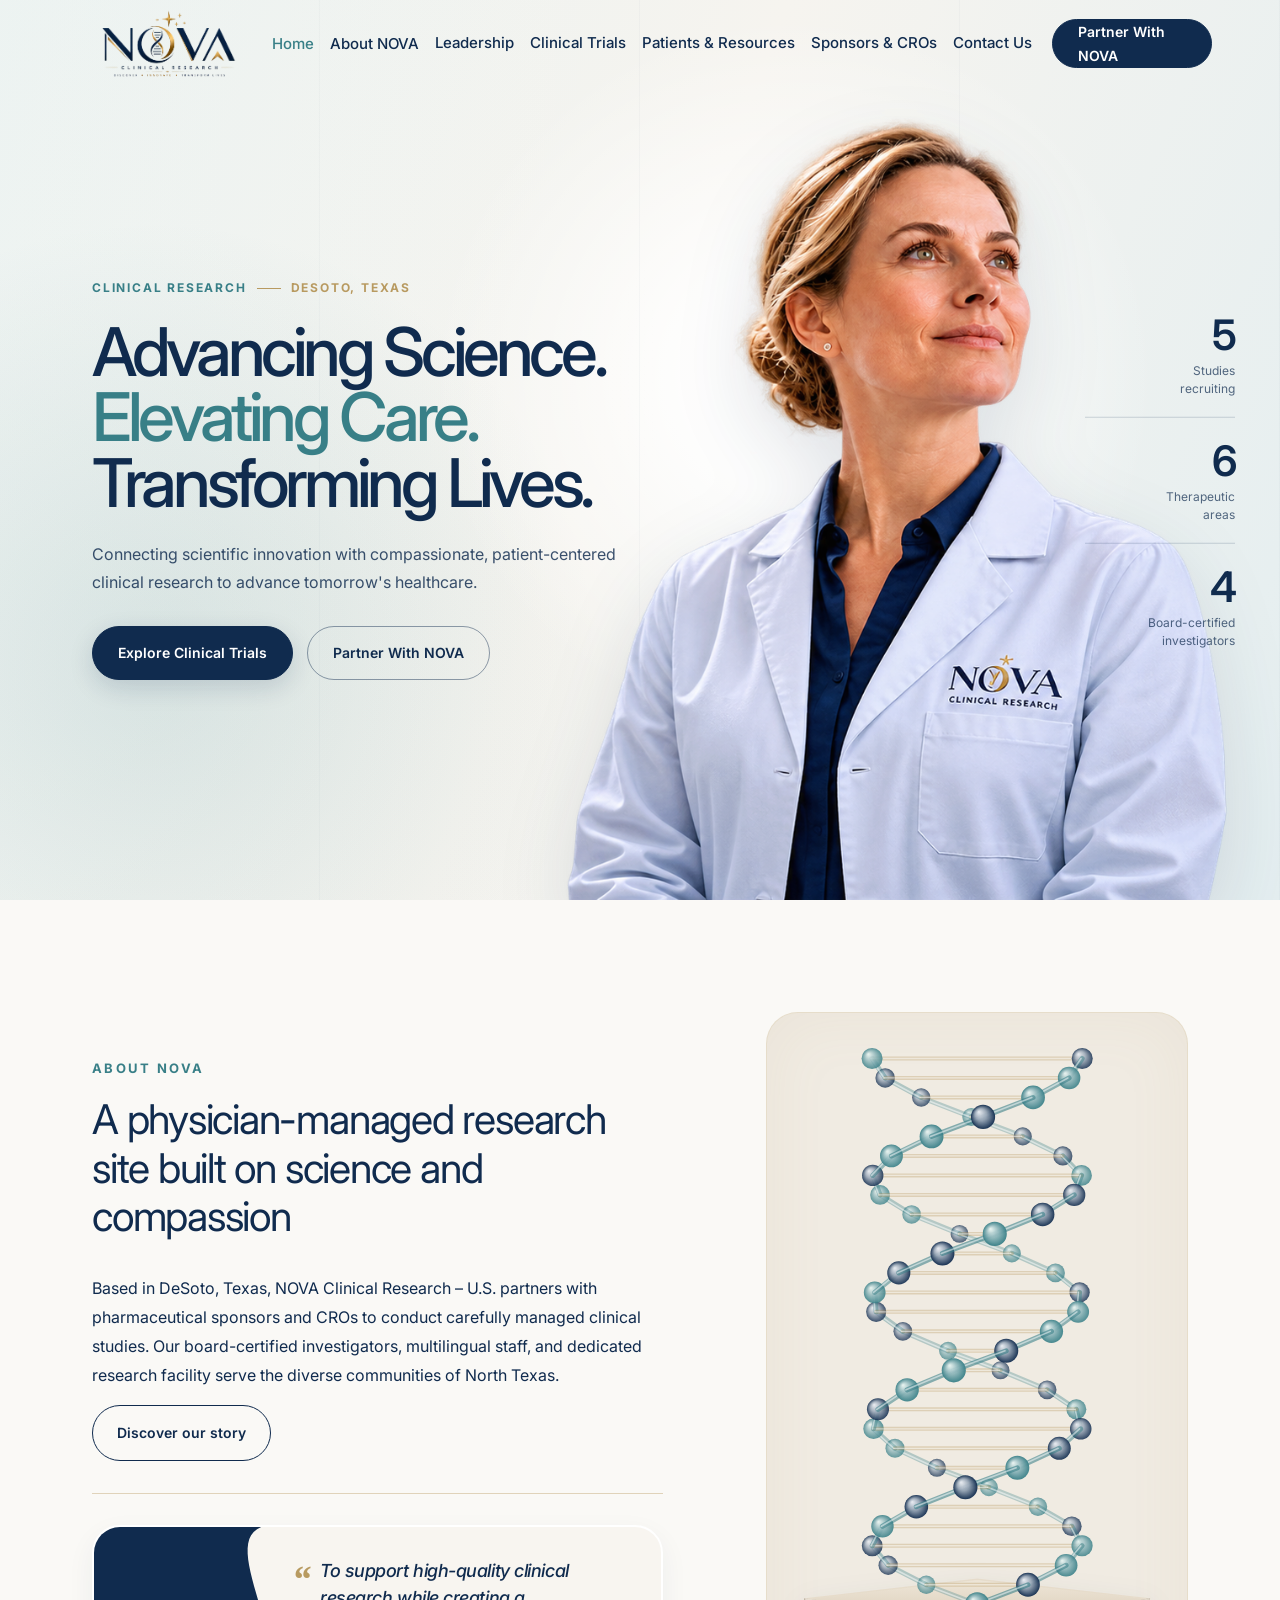
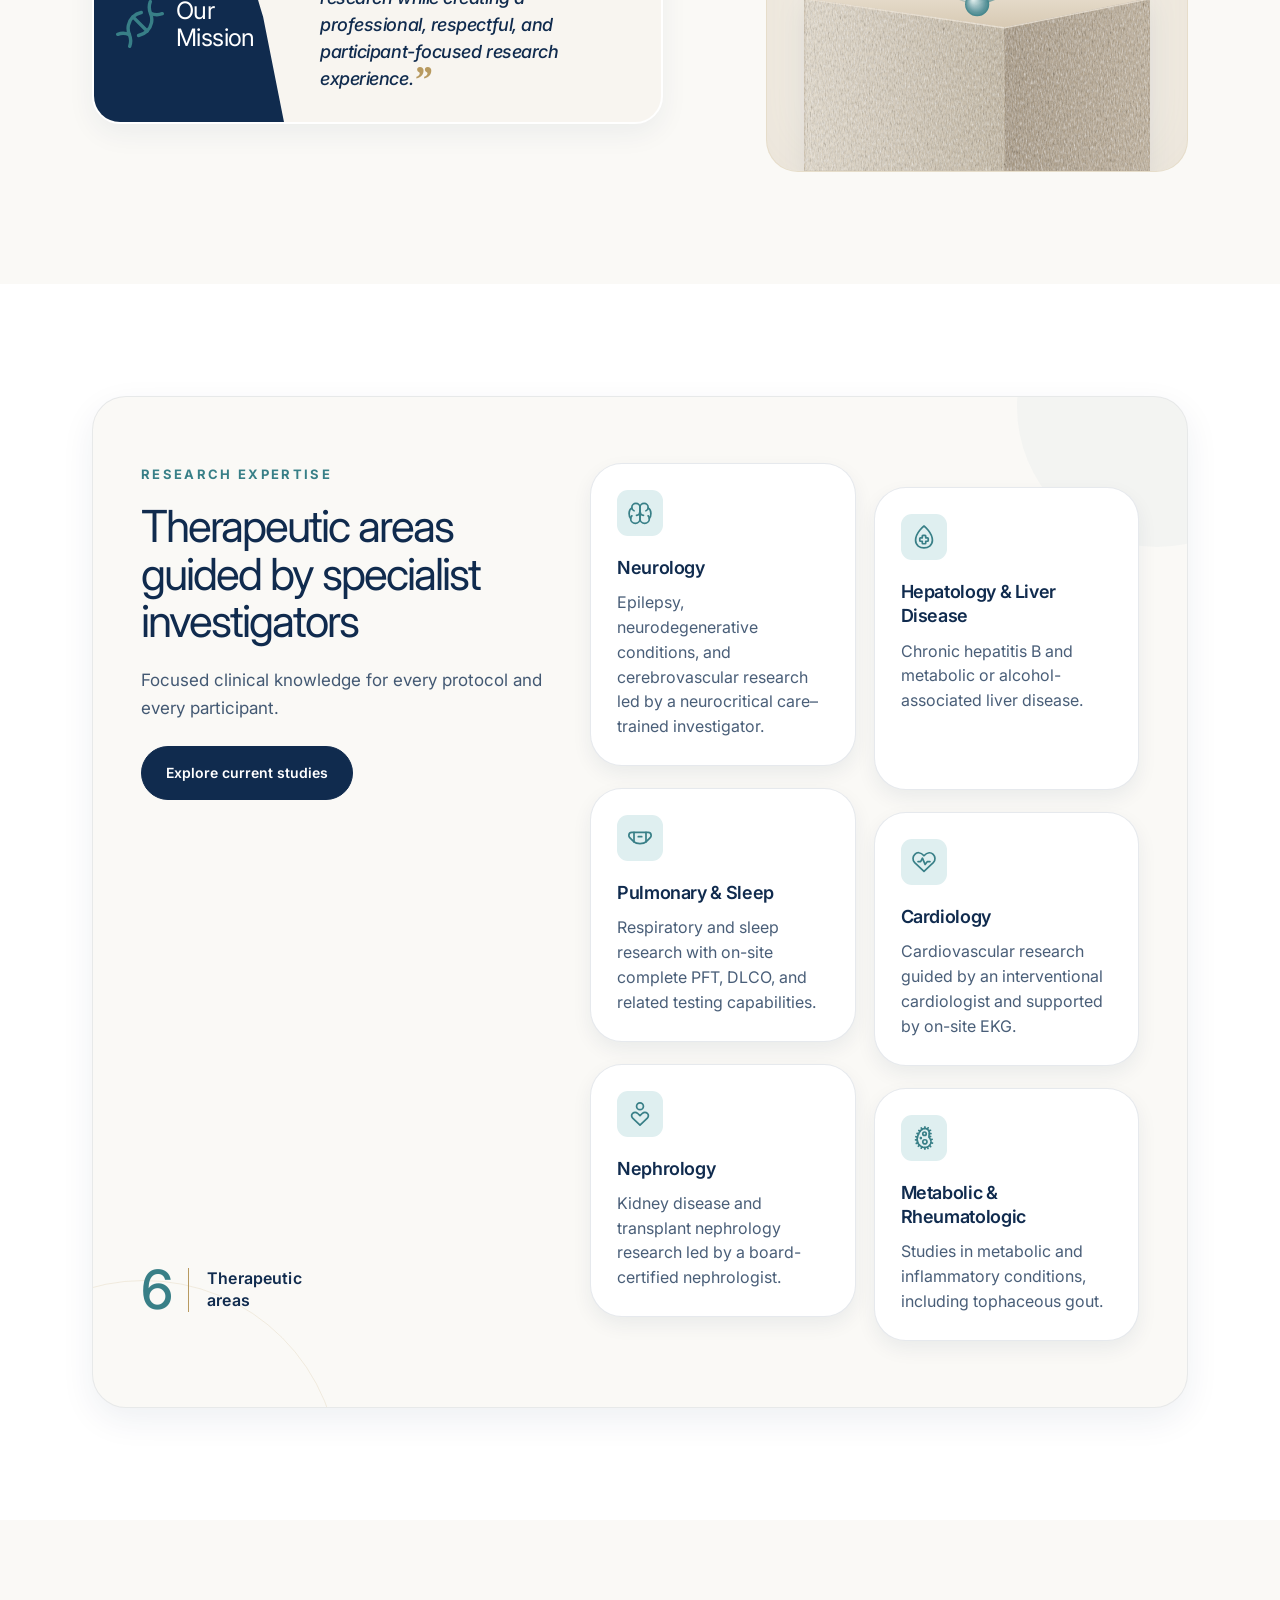
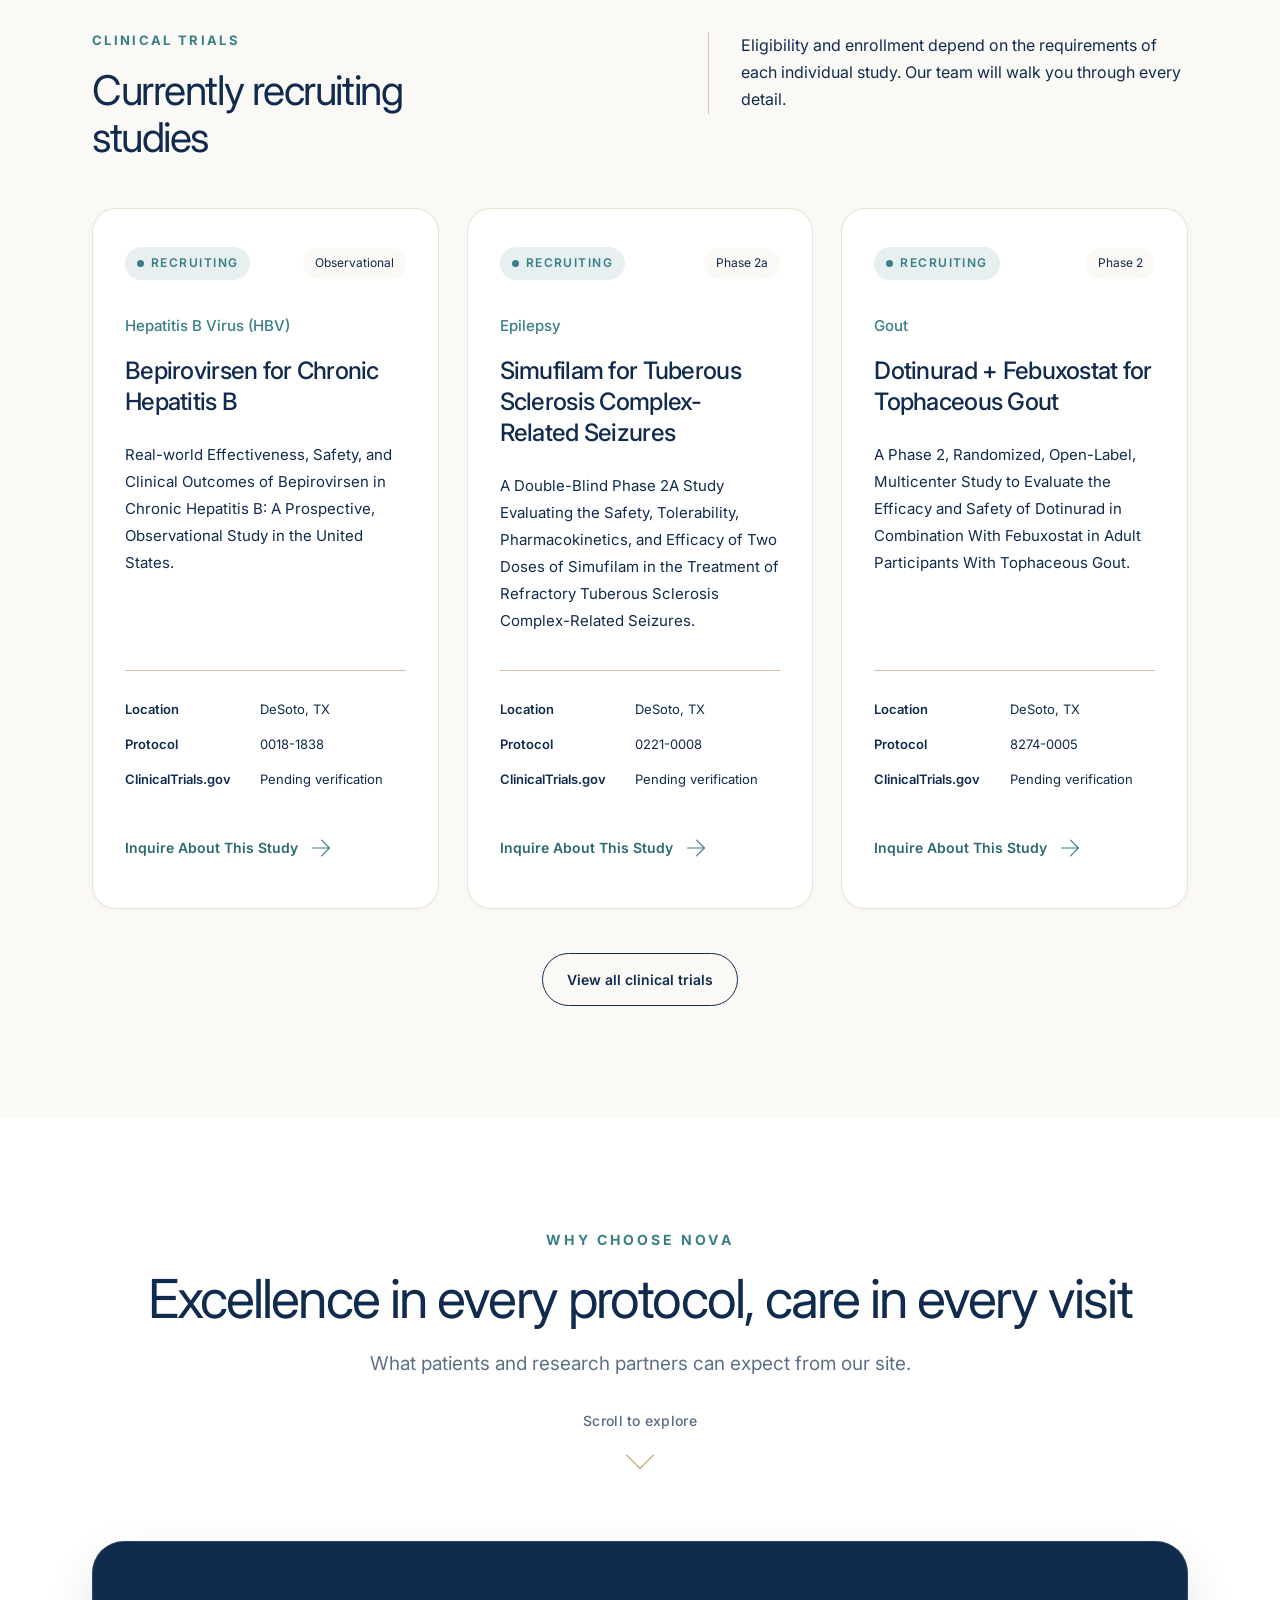
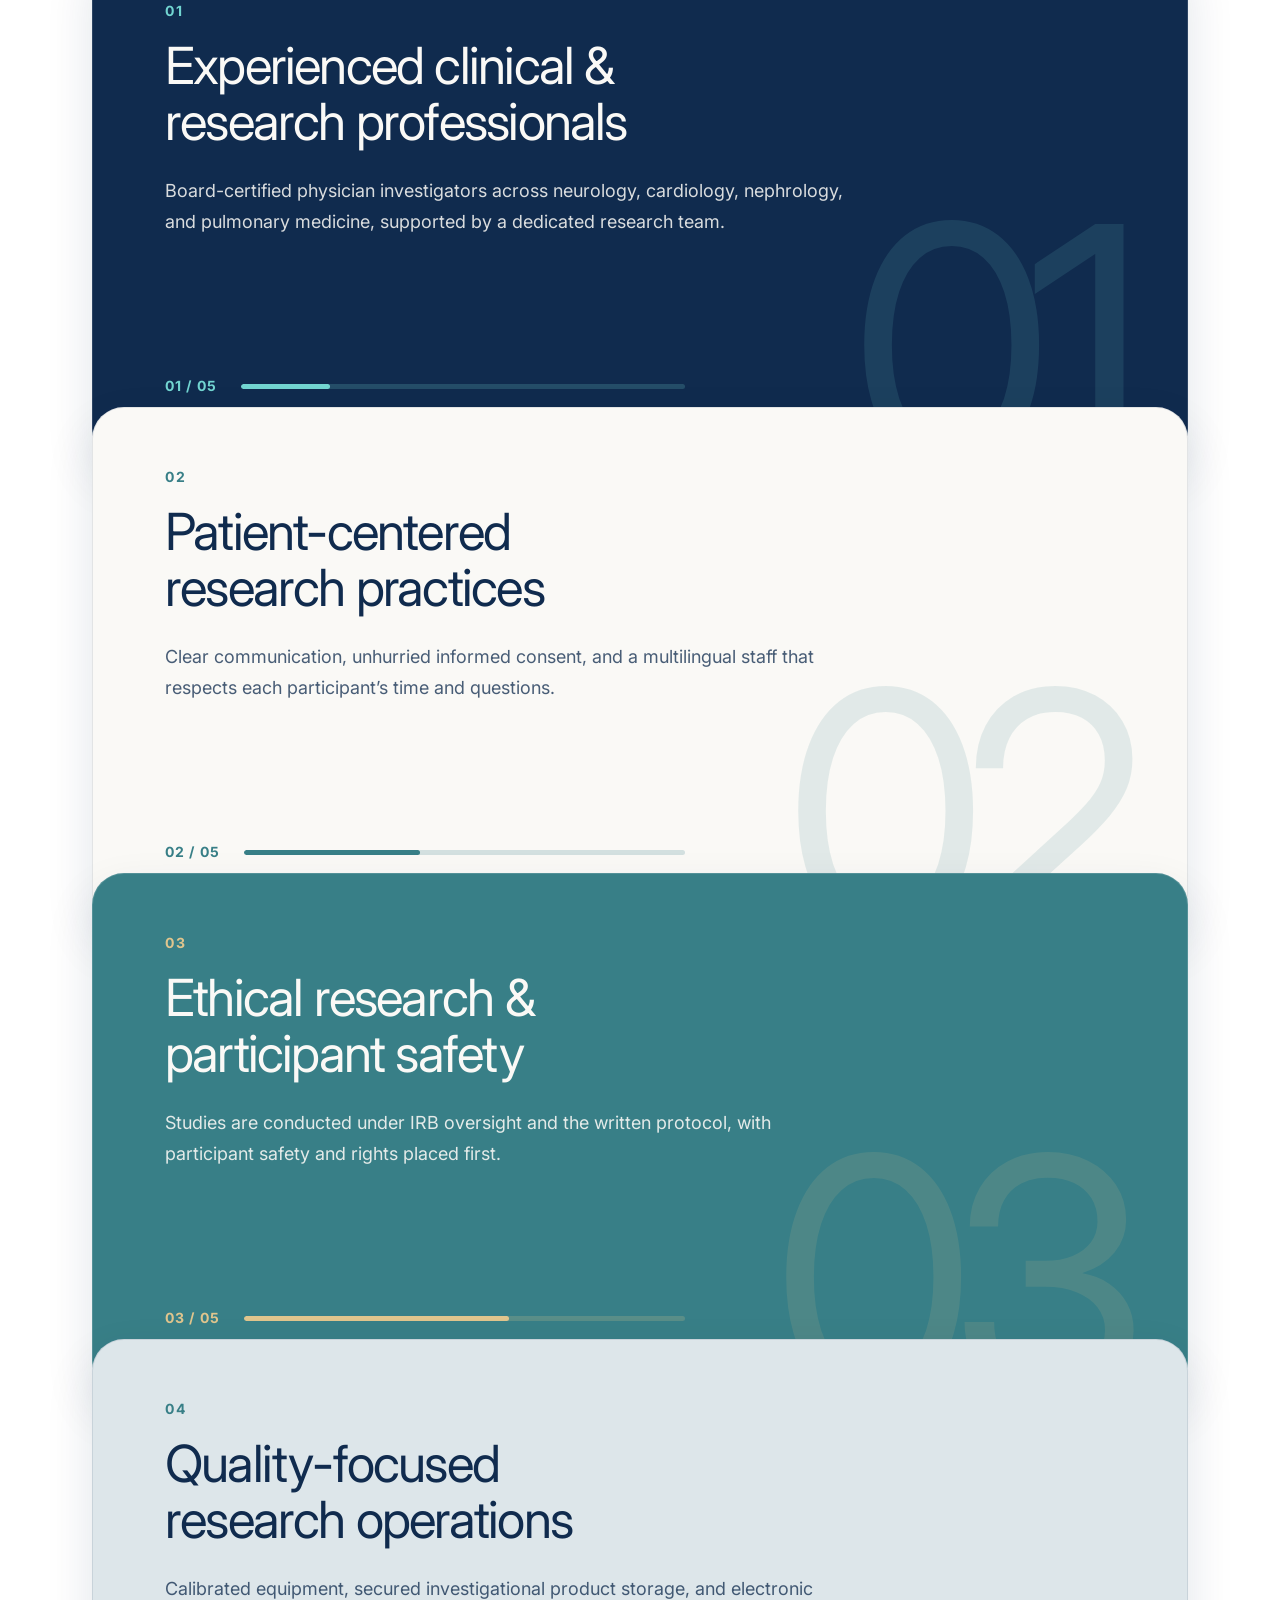
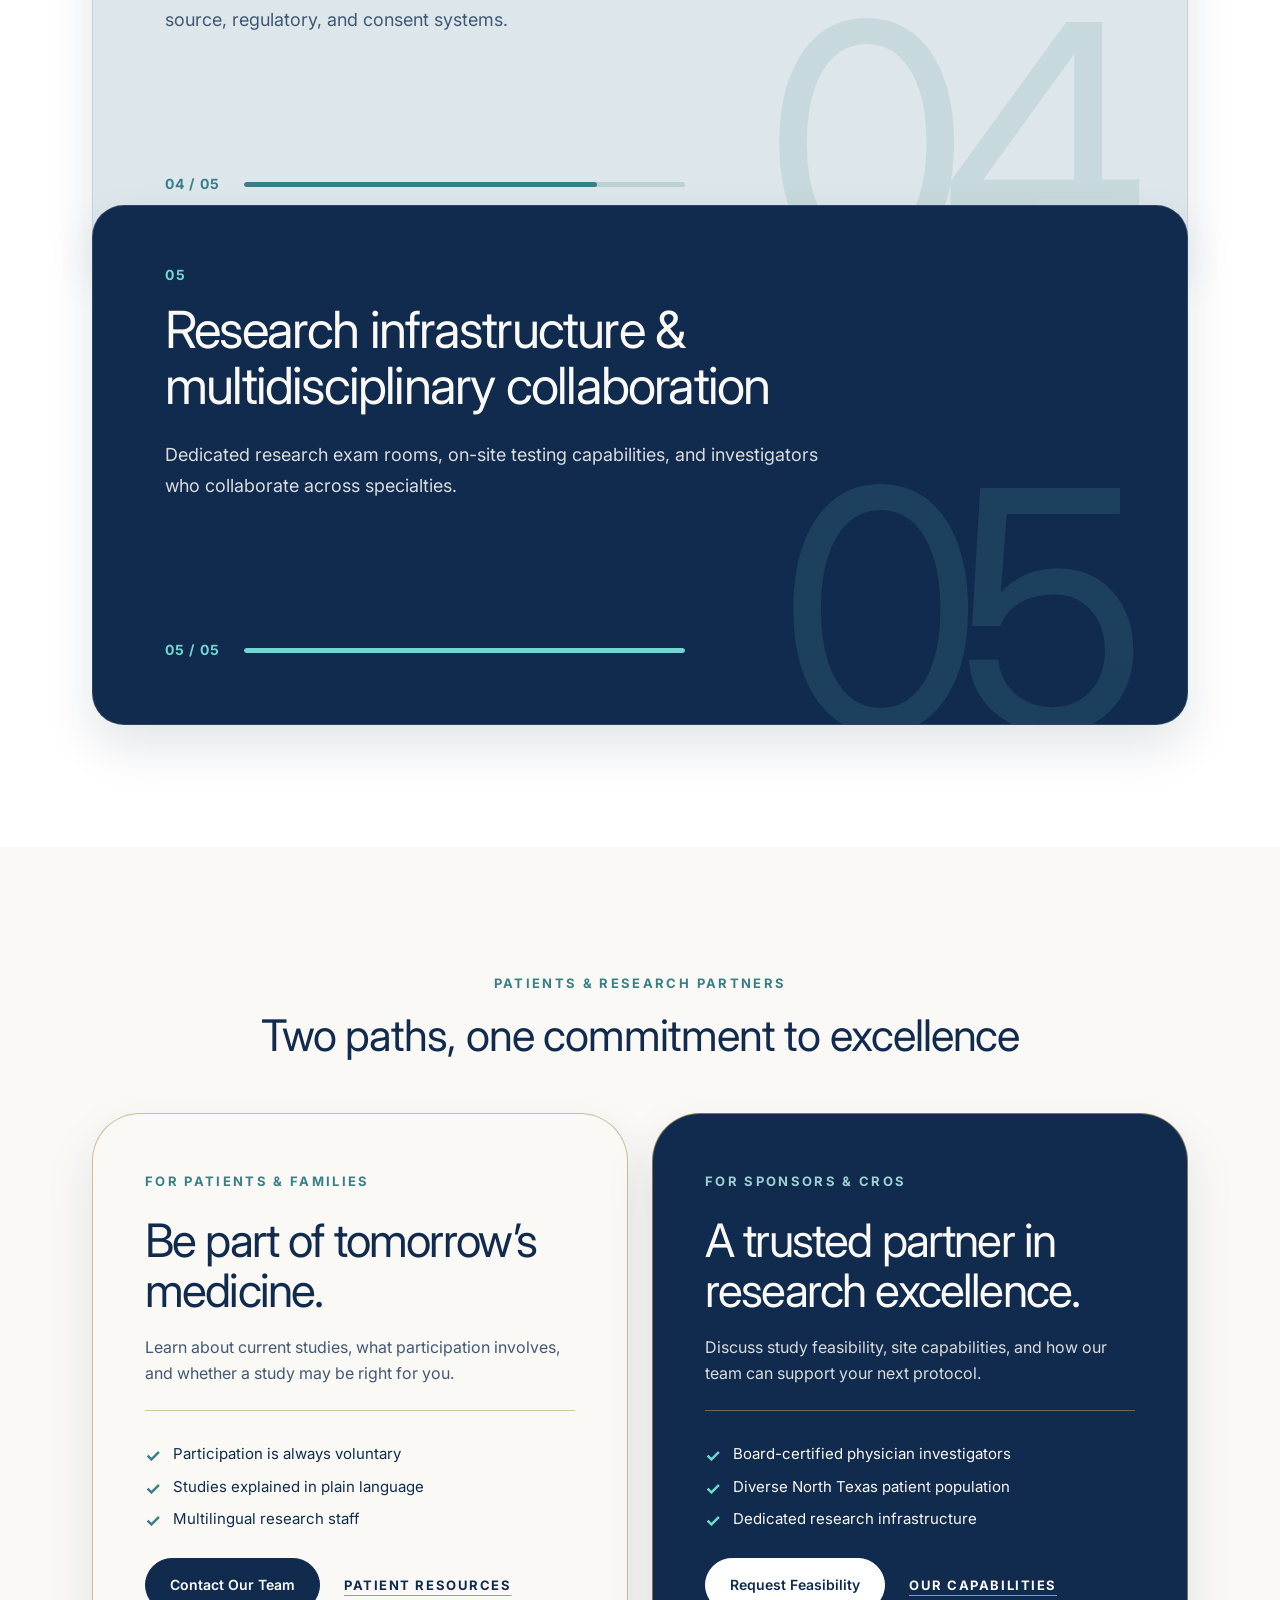
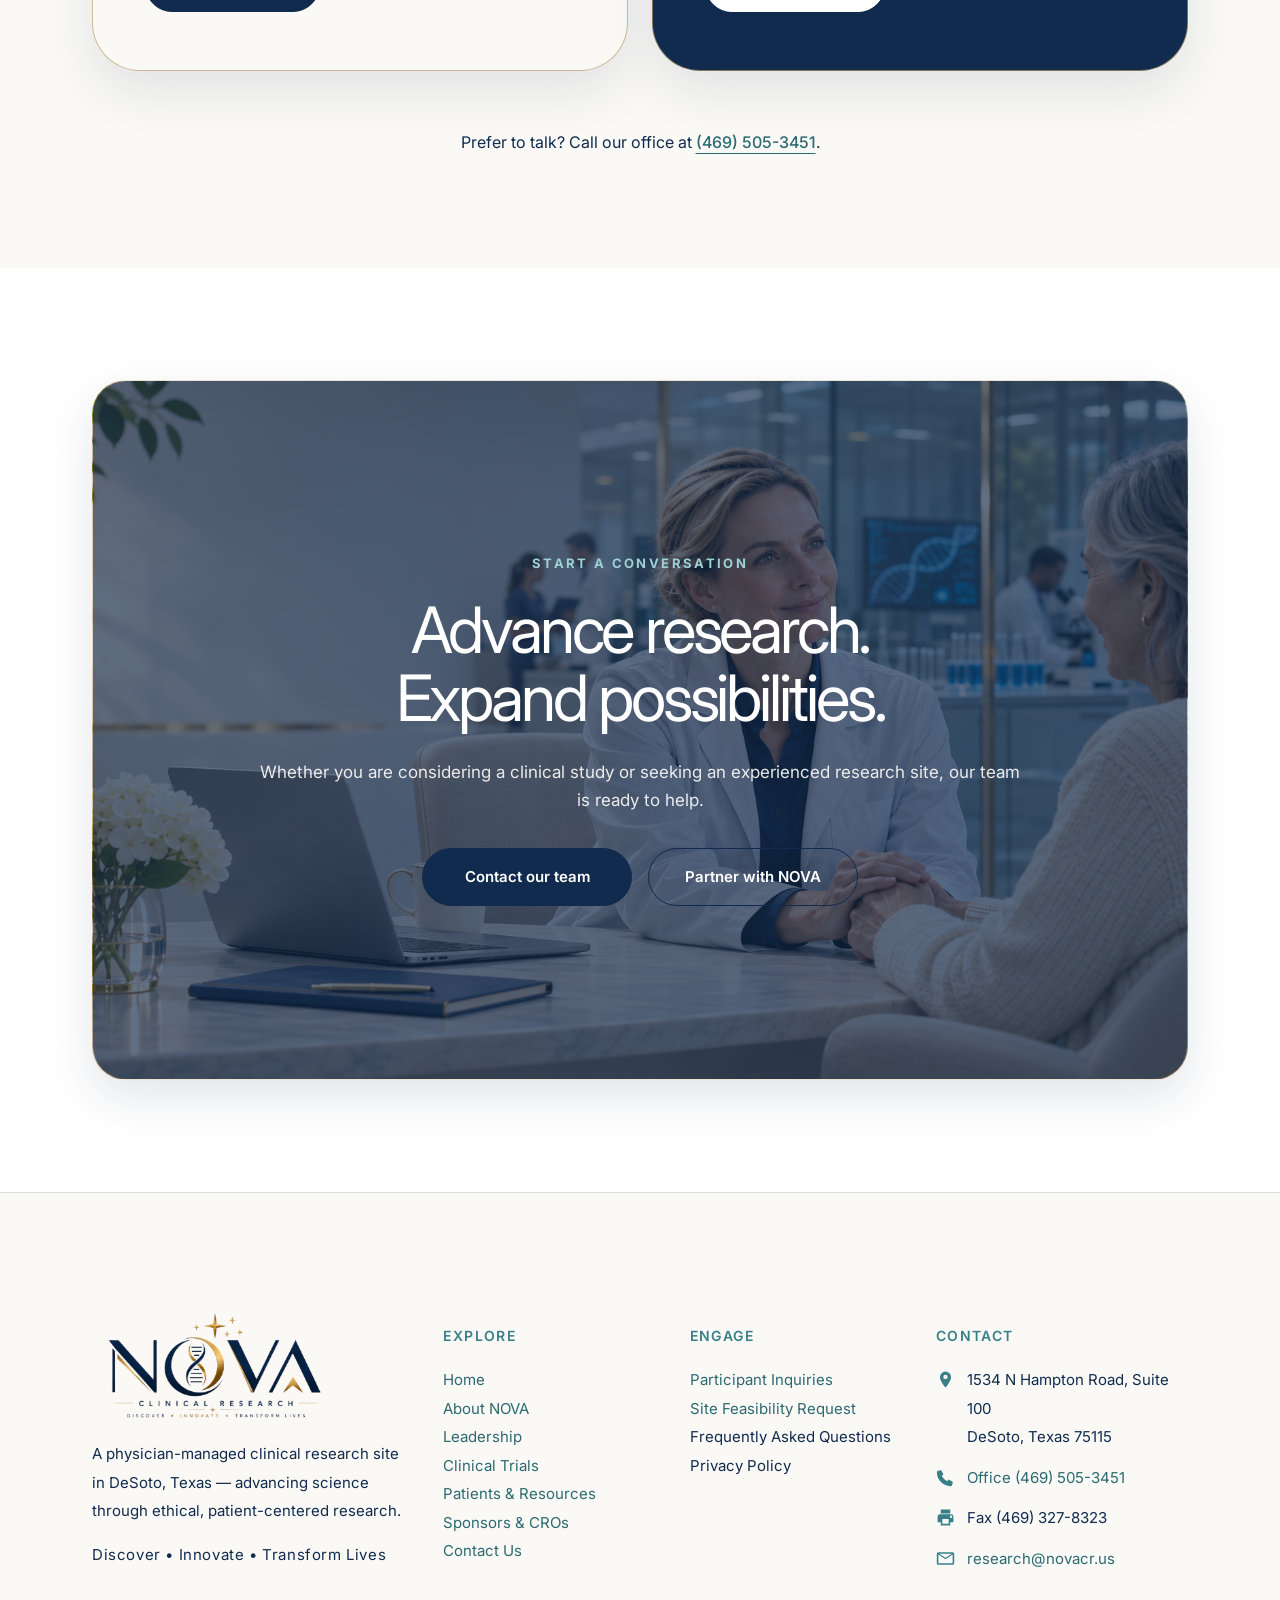
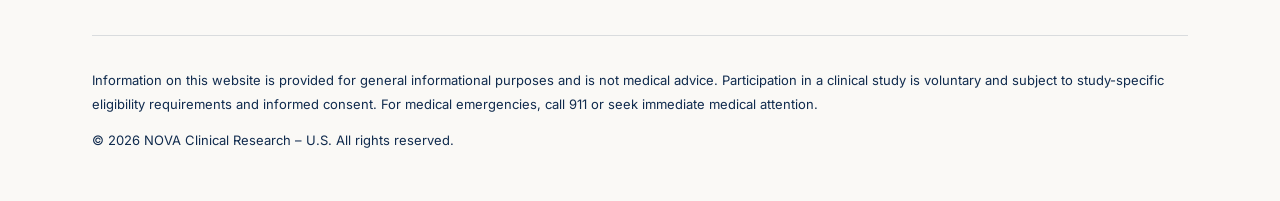
==== commit 9bfa4414: "new pages" ====
--- a/index.html
+++ b/index.html
@@ -3,14 +3,14 @@
 <head>
 <meta charset="UTF-8">
 <meta name="viewport" content="width=device-width, initial-scale=1">
-<title>NOVA Clinical Research â€“ U.S. | Clinical Research &amp; Clinical Trials</title>
-<meta name="description" content="NOVA Clinical Research â€“ U.S. is a physician-managed clinical research site in DeSoto, Texas, connecting scientific innovation with compassionate, patient-centered clinical research.">
+<title>NOVA Clinical Research &ndash; U.S. | Clinical Research &amp; Clinical Trials</title>
+<meta name="description" content="NOVA Clinical Research &ndash; U.S. is a physician-managed clinical research site in DeSoto, Texas, connecting scientific innovation with compassionate, patient-centered clinical research.">
 <link rel="preconnect" href="https://fonts.googleapis.com">
 <link rel="preconnect" href="https://fonts.gstatic.com" crossorigin>
 <link href="https://fonts.googleapis.com/css2?family=Inter:wght@400;500;600;700;800&display=swap" rel="stylesheet">
 <link rel="stylesheet" href="styles.css">
 </head>
-<body id="top">
+<body id="top" class="home-page">
 <svg class="brand-filter-defs" xmlns="http://www.w3.org/2000/svg" width="0" height="0" aria-hidden="true" focusable="false">
 <defs>
 <filter id="nova-logo-light" color-interpolation-filters="sRGB" x="0" y="0" width="100%" height="100%">
@@ -55,6 +55,7 @@
 <img class="hero-person" src="assets/nova-hero-clinician.png" alt="" aria-hidden="true" fetchpriority="high">
 <div class="container hero-content">
 <div class="hero-copy">
+<p class="hero-eyebrow">Clinical research <span>DeSoto, Texas</span></p>
 <h1 id="hero-title" class="serif">Advancing Science.<br>
 <em>Elevating Care.</em>
 <br>Transforming Lives.</h1>
@@ -87,7 +88,7 @@
     <div class="about-content">
       <div class="about-copy">
         <h2 class="serif">A physician-managed research site built on science and compassion</h2>
-        <p>Based in DeSoto, Texas, NOVA Clinical Research â€“ U.S. partners with pharmaceutical sponsors and CROs to conduct carefully managed clinical studies. Our board-certified investigators, multilingual staff, and dedicated research facility serve the diverse communities of North Texas.</p>
+        <p>Based in DeSoto, Texas, NOVA Clinical Research &ndash; U.S. partners with pharmaceutical sponsors and CROs to conduct carefully managed clinical studies. Our board-certified investigators, multilingual staff, and dedicated research facility serve the diverse communities of North Texas.</p>
         <p>
 <a class="btn outline" href="about.html">Discover our story</a>
 </p>
@@ -104,7 +105,7 @@
         </div>
         <blockquote>
           <p>
-<span class="mission-quote-mark">â€œ</span>To support high-quality clinical research while creating a professional, respectful, and participant-focused research experience.<span class="mission-quote-mark">â€</span>
+<span class="mission-quote-mark" aria-hidden="true">&ldquo;</span>To support high-quality clinical research while creating a professional, respectful, and participant-focused research experience.<span class="mission-quote-mark" aria-hidden="true">&rdquo;</span>
 </p>
         </blockquote>
       </div>
@@ -166,7 +167,7 @@
 </span>
 <span class="specialty-number" aria-hidden="true">01</span>
 <h3>Neurology</h3>
-<p>Studies in epilepsy, neurodegenerative conditions such as multiple system atrophy, and cerebrovascular disease, led by a neurocritical careâ€“trained investigator.</p>
+<p>Studies in epilepsy, neurodegenerative conditions such as multiple system atrophy, and cerebrovascular disease, led by a neurocritical care&ndash;trained investigator.</p>
 </article>
 <article class="specialty">
 <span class="symbol">
@@ -264,7 +265,7 @@
           <span class="expertise-service-icon service-icon-brain" aria-hidden="true">
 </span>
           <h3>Neurology</h3>
-          <p>Epilepsy, neurodegenerative conditions, and cerebrovascular research led by a neurocritical careâ€“trained investigator.</p>
+          <p>Epilepsy, neurodegenerative conditions, and cerebrovascular research led by a neurocritical care&ndash;trained investigator.</p>
         </article>
         <article class="expertise-service-card">
           <span class="expertise-service-icon service-icon-liver" aria-hidden="true">
@@ -388,7 +389,7 @@
 </span>
 <div>
 <h3>Neurology</h3>
-<p>Studies in epilepsy, neurodegenerative conditions such as multiple system atrophy, and cerebrovascular disease, led by a neurocritical careâ€“trained investigator.</p>
+<p>Studies in epilepsy, neurodegenerative conditions such as multiple system atrophy, and cerebrovascular disease, led by a neurocritical care&ndash;trained investigator.</p>
 </div>
 </article>
       <article class="showcase-area">
@@ -598,7 +599,7 @@
       <article class="why-stack-card why-card-ivory why-pattern-molecule" style="--stack-index:1;--progress:40%" data-number="02">
         <span class="why-card-number">02</span>
         <h3>Patient-centered<br>research practices</h3>
-        <p>Clear communication, unhurried informed consent, and a multilingual staff that respects each participantâ€™s time and questions.</p>
+        <p>Clear communication, unhurried informed consent, and a multilingual staff that respects each participant&rsquo;s time and questions.</p>
         <footer>
 <span>02 / 05</span>
 <span class="why-progress">
@@ -655,7 +656,7 @@
       <article class="path path-patients">
         <div class="path-content">
           <div class="label">For Patients &amp; Families</div>
-          <h3 class="serif">Be part of tomorrowâ€™s medicine.</h3>
+          <h3 class="serif">Be part of tomorrow&rsquo;s medicine.</h3>
           <p>Learn about current studies, what participation involves, and whether a study may be right for you.</p>
           <ul class="path-benefits">
 <li>Participation is always voluntary</li>
@@ -711,8 +712,8 @@
 <a class="footer-logo" href="#top" aria-label="NOVA Clinical Research homepage">
 <img class="brand-logo" src="assets/nova-logo.webp" alt="NOVA Clinical Research" width="720" height="359" loading="lazy">
 </a>
-<p>A physician-managed clinical research site in DeSoto, Texas â€” advancing science through ethical, patient-centered research.</p>
-<p class="brand-motto">Discover â€¢ Innovate â€¢ Transform Lives</p>
+<p>A physician-managed clinical research site in DeSoto, Texas &mdash; advancing science through ethical, patient-centered research.</p>
+<p class="brand-motto">Discover &bull; Innovate &bull; Transform Lives</p>
 </div>
 <div>
 <h4>Explore</h4>
@@ -757,7 +758,7 @@
 </div>
 <div class="copyright">
 <p>Information on this website is provided for general informational purposes and is not medical advice. Participation in a clinical study is voluntary and subject to study-specific eligibility requirements and informed consent. For medical emergencies, call 911 or seek immediate medical attention.</p>
-<p>Â© 2026 NOVA Clinical Research â€“ U.S. All rights reserved.</p>
+<p>&copy; 2026 NOVA Clinical Research &ndash; U.S. All rights reserved.</p>
 </div>
 </div>
 </footer>
@@ -765,6 +766,8 @@
 </script>
 <script src="dna.js" defer>
 </script>
+<script src="interactions.js" defer>
+</script>
 </body>
 </html>
 
--- a/styles.css
+++ b/styles.css
@@ -532,6 +532,77 @@
 
 /* White links remain legible over the dark hero image. */
 .hero-location a,.hero-location a:hover{color:var(--white)}
+
+/* Reference-inspired home hero: high-visibility editorial layout, adapted for NOVA. */
+.home-page .site-header{background:transparent;border-bottom-color:transparent;backdrop-filter:none;-webkit-backdrop-filter:none}
+.home-page .site-header.is-scrolled{background:rgba(255,255,255,.92);border-bottom-color:var(--line);backdrop-filter:blur(10px);-webkit-backdrop-filter:blur(10px);box-shadow:0 4px 18px rgba(16,43,78,.06)}
+.home-page .site-header .brand-logo-default{display:none}
+.home-page .site-header .brand-logo-scroll{display:block}
+.home-page .site-header .nav a{color:var(--navy)}
+.home-page .site-header .nav a:hover,.home-page .site-header .nav a.active{color:var(--teal)}
+.home-page .site-header .mobile-toggle{color:var(--navy)}
+.home-page .site-header:not(.is-scrolled) .header-cta{background:var(--navy);border-color:var(--navy);color:var(--white)}
+.home-page .hero{height:100svh;min-height:0;align-items:stretch;background:
+  radial-gradient(circle at 62% 42%,rgba(255,255,255,.86) 0 12%,rgba(255,255,255,0) 38%),
+  radial-gradient(circle at 12% 74%,rgba(56,127,135,.18),transparent 34%),
+  linear-gradient(112deg,#e8f1f0 0%,#f6f4ef 48%,#e4eef0 100%)}
+.home-page .hero:before{z-index:0;background:
+  linear-gradient(90deg,rgba(250,249,246,.25),transparent 52%),
+  repeating-linear-gradient(90deg,transparent 0,transparent calc(25% - 1px),rgba(16,43,78,.055) 25%)}
+.home-page .container.hero-content{position:relative;z-index:2;padding-top:clamp(150px,18vh,190px);padding-bottom:150px;align-items:center}
+.home-page .hero-copy{width:51%;max-width:720px;color:var(--navy)}
+.home-page .hero-eyebrow{display:flex;align-items:center;gap:10px;max-width:none;margin:0 0 22px;color:var(--teal);font-size:12px;font-weight:700;line-height:1.4;letter-spacing:.15em;text-transform:uppercase}.home-page .hero-eyebrow span{display:inline-flex;align-items:center;gap:10px;color:var(--gold)}.home-page .hero-eyebrow span:before{content:"";width:24px;height:1px;background:var(--gold)}
+.home-page .hero-kicker{display:flex;align-items:center;gap:9px;max-width:none!important;margin:0 0 22px!important;color:var(--teal)!important;font-size:12px!important;font-weight:700;line-height:1.4!important;letter-spacing:.15em;text-transform:uppercase}
+.home-page .hero-kicker span{color:var(--gold)}
+.home-page .hero h1{max-width:760px;margin:0 0 24px;color:var(--navy);font-size:clamp(52px,5.25vw,82px);font-weight:500;line-height:.98;letter-spacing:-.065em}
+.home-page .hero h1 em{color:var(--teal)}
+.home-page .hero-copy>p:not(.hero-eyebrow):not(.hero-trust){max-width:540px;margin:0 0 30px;color:rgba(16,43,78,.82);font-size:16px;line-height:1.75}
+.home-page .hero .btn:not(.outline){background:var(--navy);border-color:var(--navy);color:var(--white);box-shadow:0 8px 24px rgba(16,43,78,.15)}
+.home-page .hero .btn:not(.outline):hover{background:var(--teal);border-color:var(--teal);color:var(--white)}
+.home-page .hero .btn.outline{border-color:rgba(16,43,78,.45);color:var(--navy)}
+.home-page .hero .btn.outline:hover{background:var(--navy);border-color:var(--navy);color:var(--white)}
+.home-page .hero-person{z-index:1;left:calc(50% + min(20vw,310px));height:min(88vh,820px);filter:drop-shadow(0 28px 38px rgba(16,43,78,.12))}
+.home-page .hero-stats-container{right:max(24px,3.5vw);left:auto;bottom:auto;top:50%;width:150px;padding:0;transform:translateY(-42%)}
+.home-page .hero-stats{width:100%;max-width:none;grid-template-columns:1fr;gap:0;padding:0}
+.home-page .hero-stat,.home-page .hero-stat:first-child,.home-page .hero-stat:last-child{align-items:flex-end;padding:20px 0;text-align:right}
+.home-page .hero-stat+.hero-stat{border-top:1px solid rgba(16,43,78,.18);border-left:0}
+.home-page .hero-stat dd{color:var(--navy);font-size:42px;font-weight:600}
+.home-page .hero-stat dt{color:rgba(16,43,78,.7);font-size:12px;line-height:1.45}
+
+@media(max-width:1050px){
+  .home-page .hero{height:100svh;min-height:0;display:flex;flex-direction:column}
+  .home-page .container.hero-content{padding-top:120px;padding-bottom:26px}
+  .home-page .hero-copy{width:62%;max-width:600px}
+  .home-page .hero h1{font-size:clamp(44px,6.4vw,62px)}
+  .home-page .hero-person{position:absolute;right:-22%;left:auto;bottom:0;height:min(70svh,680px)}
+  .home-page .hero-stats-container{position:relative;top:auto;right:auto;order:2;width:62%;padding:0 20px 32px;transform:none}
+  .home-page .hero-stats{grid-template-columns:repeat(3,minmax(0,1fr));padding:18px 22px;border:1px solid rgba(16,43,78,.14);background:rgba(255,255,255,.48);backdrop-filter:blur(8px)}
+  .home-page .hero-stat,.home-page .hero-stat:first-child,.home-page .hero-stat:last-child{align-items:flex-start;padding:0 16px;text-align:left}
+  .home-page .hero-stat+.hero-stat{border-top:0;border-left:1px solid rgba(16,43,78,.16)}
+  .home-page .hero-stat dd{font-size:34px}
+}
+@media(max-width:760px){
+  .home-page .site-header .header-cta{display:none}
+  .home-page .hero{height:100svh;min-height:0;background:radial-gradient(circle at 80% 72%,rgba(255,255,255,.82),transparent 32%),linear-gradient(155deg,#e6f0ef,#f7f4ee 52%,#e3edef)}
+  .home-page .hero:before{background:linear-gradient(180deg,rgba(250,249,246,.3),transparent 58%)}
+  .home-page .container.hero-content{padding-top:105px;padding-bottom:20px}
+  .home-page .hero-copy{width:100%;max-width:600px}
+  .home-page .hero-kicker{margin-bottom:16px!important;font-size:10px!important;letter-spacing:.11em}
+  .home-page .hero h1{font-size:clamp(42px,12vw,58px);line-height:1;letter-spacing:-.055em}
+  .home-page .hero-copy>p:not(.hero-eyebrow):not(.hero-trust){max-width:500px;font-size:14px;line-height:1.65}
+  .home-page .hero-stats-container{width:100%;padding:0 20px 20px}
+  .home-page .hero-stats{padding:16px 8px}
+  .home-page .hero-stat,.home-page .hero-stat:first-child,.home-page .hero-stat:last-child{padding:0 10px}
+  .home-page .hero-stat dd{font-size:29px}
+  .home-page .hero-stat dt{font-size:10px}
+  .home-page .hero-person{position:relative;order:3;right:auto;left:auto;bottom:auto;height:auto;width:100%;max-width:100%;margin:-10px 0 0;transform:scale(1.65);transform-origin:top center}
+}
+@media(max-width:430px){
+  .home-page .hero{height:100svh;min-height:0}
+  .home-page .hero h1{font-size:clamp(38px,11.5vw,48px)}
+  .home-page .hero .actions{display:grid;grid-template-columns:1fr 1fr;width:100%}
+  .home-page .hero .btn{padding-inline:10px;font-size:11px;text-align:center}
+}
 @media(prefers-reduced-motion:reduce){html{scroll-behavior:auto}*,*:before,*:after{transition:none!important}.btn:hover,.specialty:hover{transform:none}}
 
 /* Contained closing banner inspired by the reference, in NOVA's palette. */
@@ -605,11 +676,14 @@
 .about-communities{padding:42px;border:1px solid var(--line);border-radius:28px;background:var(--ivory)}
 .about-communities ul{display:flex;flex-wrap:wrap;gap:10px;margin:28px 0 0;padding:0;list-style:none}.about-communities li{padding:8px 13px;border:1px solid var(--line);border-radius:999px;background:var(--white);font-size:14px}
 .about-connect{padding-top:0!important;background:var(--white)}
-.about-connect-panel{display:grid;grid-template-columns:minmax(0,1.3fr) minmax(280px,.7fr);gap:48px;align-items:end;padding:64px;border-radius:32px;background:var(--navy);color:var(--white)}
+.about-connect-panel{position:relative;isolation:isolate;display:grid;grid-template-columns:1fr;align-content:center;min-height:330px;overflow:hidden;padding:64px;border-radius:32px;background:
+  linear-gradient(90deg,rgba(16,43,78,.98) 0%,rgba(16,43,78,.94) 43%,rgba(16,43,78,.58) 62%,rgba(16,43,78,.08) 100%),
+  url('assets/nova-dna-cta-banner.png') center/cover no-repeat;color:var(--white)}
+.about-connect-panel>div{position:relative;z-index:1;max-width:720px}
 .about-connect .about-page-eyebrow{color:#9ED1D3}.about-connect h2{color:var(--white)}.about-connect p{max-width:680px;margin:22px 0 0;color:rgba(250,249,246,.84)}
-.about-connect-actions{display:flex;flex-wrap:wrap;justify-content:flex-end;gap:12px}.about-connect .btn{border-radius:999px}.about-connect .btn:first-child{background:var(--gold);border-color:var(--gold);color:var(--navy)}.about-connect .btn.outline{border-color:var(--white);color:var(--white)}
+.about-connect-actions{display:flex;flex-wrap:wrap;justify-content:flex-start;gap:12px;margin-top:30px}.about-connect .btn{border-radius:999px}.about-connect .btn:first-child{background:var(--gold);border-color:var(--gold);color:var(--navy)}.about-connect .btn.outline{border-color:var(--white);color:var(--white)}
 @media(max-width:1050px){.about-page main>section{padding-block:var(--section-space-tablet)!important}.about-page-hero-panel{min-height:620px;padding:58px}.about-two-column,.about-leadership-grid{grid-template-columns:1fr;gap:48px}.about-values-grid{grid-template-columns:repeat(2,minmax(0,1fr))}.about-connect-panel{grid-template-columns:1fr}.about-connect-actions{justify-content:flex-start}}
-@media(max-width:600px){.about-page main>section{padding-block:var(--section-space-mobile)!important}.about-page-hero-panel{min-height:580px;padding:38px 24px;border-radius:28px;background-position:62% center}.about-page-hero-panel:after{background:linear-gradient(180deg,rgba(16,43,78,.38),rgba(16,43,78,.9))}.about-page-hero h1{font-size:38px}.about-page-hero p{font-size:16px}.about-purpose-grid,.about-values-grid{grid-template-columns:1fr}.about-purpose article{padding:0}.about-purpose article+article{margin-top:48px;padding-top:48px;border-top:1px solid var(--line);border-left:0}.about-values-grid{margin-top:40px}.about-values-grid article{min-height:240px}.about-communities,.about-connect-panel{padding:32px 24px}.about-connect-actions{flex-direction:column}.about-connect .btn{width:100%}}
+@media(max-width:600px){.about-page main>section{padding-block:var(--section-space-mobile)!important}.about-page-hero-panel{min-height:580px;padding:38px 24px;border-radius:28px;background-position:62% center}.about-page-hero-panel:after{background:linear-gradient(180deg,rgba(16,43,78,.38),rgba(16,43,78,.9))}.about-page-hero h1{font-size:38px}.about-page-hero p{font-size:16px}.about-purpose-grid,.about-values-grid{grid-template-columns:1fr}.about-purpose article{padding:0}.about-purpose article+article{margin-top:48px;padding-top:48px;border-top:1px solid var(--line);border-left:0}.about-values-grid{margin-top:40px}.about-values-grid article{min-height:240px}.about-communities,.about-connect-panel{padding:32px 24px}.about-connect-panel{grid-template-columns:1fr;min-height:430px;background:linear-gradient(180deg,rgba(16,43,78,.97) 0%,rgba(16,43,78,.91) 62%,rgba(16,43,78,.54) 100%),url('assets/nova-dna-cta-banner.png') 69% center/cover no-repeat}.about-connect-actions{flex-direction:column}.about-connect .btn{width:100%}}
 
 /* About refinements: prominent header, research statistics, and unified purpose panel. */
 .about-page .site-header{background:#fff;border-bottom:1px solid var(--line);box-shadow:0 4px 18px rgba(16,43,78,.05)}
@@ -712,7 +786,7 @@
 .about-values-grid{display:grid;grid-template-columns:minmax(240px,.8fr) minmax(340px,1.25fr) minmax(240px,.8fr);grid-template-rows:repeat(2,minmax(220px,auto));gap:24px 56px;align-items:stretch;margin-top:0}
 .about-values-intro{grid-column:2;grid-row:1/3;display:flex;flex-direction:column;align-items:center;justify-content:center;padding:48px 20px;text-align:center}
 .about-values .about-values-intro h2{max-width:620px;margin:18px auto 0;font-size:clamp(42px,4.4vw,62px);line-height:1.08;text-wrap:balance}
-.about-values .about-values-intro:after{content:"";width:64px;height:2px;margin-top:28px;background:var(--gold)}
+.about-values .about-values-intro:after{content:none}
 .about-values-grid article{min-height:220px;padding:28px;border:1px solid rgba(16,43,78,.12);border-radius:24px;background:#fff;box-shadow:0 10px 28px rgba(16,43,78,.06)}
 .about-values-grid article:nth-of-type(1){grid-column:1;grid-row:1}
 .about-values-grid article:nth-of-type(2){grid-column:3;grid-row:1}
@@ -806,6 +880,12 @@
   .about-ethics-media:hover img,.about-ethics-list li:hover,.about-ethics-list li:hover p,.about-ethics-list li:hover span{transform:none}
 }
 
+/* Tighten the transition from the About hero into Who We Are. */
+.about-page main>section.about-page-hero{padding-bottom:var(--section-space)!important}
+.about-page main>section.about-who{padding-top:var(--section-space)!important}
+@media(max-width:1050px){.about-page main>section.about-page-hero{padding-bottom:var(--section-space-tablet)!important}.about-page main>section.about-who{padding-top:var(--section-space-tablet)!important}}
+@media(max-width:600px){.about-page main>section.about-page-hero{padding-bottom:var(--section-space-mobile)!important}.about-page main>section.about-who{padding-top:var(--section-space-mobile)!important}}
+
 /* About-page primary CTA uses the approved brand navy. */
 .about-connect .btn:first-child{background:var(--navy);border-color:rgba(255,255,255,.42);color:var(--white);box-shadow:0 8px 20px rgba(0,0,0,.16)}
 .about-connect .btn:first-child:hover{background:var(--action-hover);border-color:rgba(255,255,255,.72);color:var(--white)}
@@ -819,3 +899,255 @@
 @media(min-width:761px) and (max-width:1050px){body:not(.about-page) .hero-copy{padding-top:30px}}
 @media(max-width:760px){body:not(.about-page) .hero-copy{padding-top:12px}}
 
+/* Preserve the complete header while only Home and About NOVA are linked. */
+.nav .nav-label{display:inline-flex;align-items:center;color:var(--white);font-size:15px;font-weight:500;line-height:1.5;white-space:nowrap;cursor:default}
+.site-header.is-scrolled .nav .nav-label,.about-page .site-header .nav .nav-label{color:var(--navy)}
+.site-header .header-cta[aria-disabled="true"]{pointer-events:none;cursor:default}
+@media(max-width:1250px){.nav .nav-label{font-size:13px}}
+@media(max-width:1050px){
+  .site-header .nav .nav-label{display:flex;min-height:48px;padding:12px 16px;color:var(--navy);font-size:16px;line-height:1.5;white-space:normal}
+}
+@media(min-width:1051px){.about-page .site-header .nav .nav-label{font-size:16px}}
+
+/* Final homepage hero cascade guards. */
+.home-page .site-header .nav .nav-label{color:var(--navy)}
+@media(min-width:1051px){.home-page .hero-copy{padding-top:0}}
+@media(min-width:761px) and (max-width:1050px){.home-page .hero-copy{padding-top:0}}
+@media(max-width:760px){.home-page .hero-copy{padding-top:0}}
+
+/* Motion system and scroll feedback. */
+.nav a[aria-current="location"]{color:var(--teal)}
+.motion-ready [data-reveal]{opacity:0;transform:translate3d(0,24px,0);transition:opacity .7s cubic-bezier(.2,.7,.2,1),transform .7s cubic-bezier(.2,.7,.2,1);transition-delay:var(--reveal-delay,0ms);will-change:opacity,transform}
+.motion-ready [data-reveal="left"]{transform:translate3d(-28px,0,0)}
+.motion-ready [data-reveal="right"]{transform:translate3d(28px,0,0)}
+.motion-ready [data-reveal="scale"]{transform:scale(.975)}
+.motion-ready [data-reveal].is-visible{opacity:1;transform:none;will-change:auto}
+.motion-ready .hero-copy>*{opacity:0;transform:translateY(20px)}
+.motion-ready .hero-person{opacity:0;transform:translateX(-46%) translateX(24px)}
+.motion-ready .hero-stats{opacity:0;transform:translateY(18px)}
+.motion-ready.page-ready .hero-copy>*{opacity:1;transform:none;transition:opacity .7s cubic-bezier(.2,.7,.2,1),transform .7s cubic-bezier(.2,.7,.2,1)}
+.motion-ready.page-ready .hero-copy>*:nth-child(1){transition-delay:.08s}
+.motion-ready.page-ready .hero-copy>*:nth-child(2){transition-delay:.17s}
+.motion-ready.page-ready .hero-copy>*:nth-child(3){transition-delay:.26s}
+.motion-ready.page-ready .hero-copy>*:nth-child(4){transition-delay:.35s}
+.motion-ready.page-ready .hero-person{opacity:1;transform:translateX(-50%);transition:opacity .9s .12s ease,transform 1s .12s cubic-bezier(.2,.7,.2,1)}
+.motion-ready.page-ready .hero-stats{opacity:1;transform:none;transition:opacity .7s .42s ease,transform .7s .42s cubic-bezier(.2,.7,.2,1)}
+.motion-ready .about-page-hero-copy>*{opacity:0;transform:translateY(22px)}
+.motion-ready.page-ready .about-page-hero-copy>*{opacity:1;transform:none;transition:opacity .75s cubic-bezier(.2,.7,.2,1),transform .75s cubic-bezier(.2,.7,.2,1)}
+.motion-ready.page-ready .about-page-hero-copy>*:nth-child(1){transition-delay:.08s}
+.motion-ready.page-ready .about-page-hero-copy>*:nth-child(2){transition-delay:.17s}
+.motion-ready.page-ready .about-page-hero-copy>*:nth-child(3){transition-delay:.28s}
+.motion-ready .leadership-hero-panel{opacity:0;transform:scale(.985)}
+.motion-ready.page-ready .leadership-hero-panel{opacity:1;transform:none;transition:opacity .75s ease,transform .9s cubic-bezier(.2,.7,.2,1)}
+.motion-ready .leadership-hero-copy>*{opacity:0;transform:translateY(22px)}
+.motion-ready.page-ready .leadership-hero-copy>*{opacity:1;transform:none;transition:opacity .72s cubic-bezier(.2,.7,.2,1),transform .72s cubic-bezier(.2,.7,.2,1)}
+.motion-ready.page-ready .leadership-hero-copy>*:nth-child(1){transition-delay:.18s}
+.motion-ready.page-ready .leadership-hero-copy>*:nth-child(2){transition-delay:.28s}
+.motion-ready.page-ready .leadership-hero-copy>*:nth-child(3){transition-delay:.38s}
+@media(max-width:1050px){
+  .motion-ready .hero-person,.motion-ready.page-ready .hero-person{transform:none}
+  .nav a[aria-current="location"]{background:var(--ivory)}
+}
+@media(max-width:760px){
+  .motion-ready .hero-person,.motion-ready.page-ready .hero-person{transform:scale(1.65)}
+}
+@media(prefers-reduced-motion:reduce){
+  .motion-ready [data-reveal],.motion-ready .hero-copy>*,.motion-ready .hero-person,.motion-ready .hero-stats,.motion-ready .about-page-hero-copy>*,.motion-ready .leadership-hero-panel,.motion-ready .leadership-hero-copy>*{opacity:1;transform:none;transition:none}
+  .investigator-scroll-zone{height:auto}.investigator-sticky{position:relative;top:auto;overflow:visible}.investigator-grid{display:grid;width:100%;grid-template-columns:repeat(2,minmax(0,1fr));transform:none}.investigator-card{width:auto;height:auto;min-height:500px}
+}
+
+/* Leadership page — editorial brand layout. */
+.leadership-page .site-header{background:rgba(255,255,255,.94);color:var(--navy);border-bottom:1px solid var(--line);backdrop-filter:blur(12px);-webkit-backdrop-filter:blur(12px)}
+.leadership-page .site-header .brand-logo-default{display:none}
+.leadership-page .site-header .brand-logo-scroll{display:block}
+.leadership-page .site-header .nav a{color:var(--navy)}
+.leadership-page .site-header .nav a:hover,.leadership-page .site-header .nav a.active{color:var(--teal)}
+.leadership-page .site-header .mobile-toggle{color:var(--navy)}
+.leadership-page .site-header .header-cta{background:var(--navy);border-color:var(--navy);color:var(--white)}
+.leadership-page{overflow-x:clip}
+.leadership-page main>section{padding-block:var(--section-space)}
+.leadership-hero{background:var(--white)}
+.leadership-hero-panel{position:relative;isolation:isolate;display:grid;grid-template-columns:1fr;align-items:end;min-height:680px;overflow:hidden;padding:76px;border-radius:36px;background:url('assets/nova-hero-lab.png') center/cover no-repeat;box-shadow:0 18px 44px rgba(16,43,78,.12)}
+.leadership-hero-panel:after{content:"";position:absolute;inset:0;z-index:-1;background:linear-gradient(90deg,rgba(16,43,78,.94),rgba(16,43,78,.75) 58%,rgba(16,43,78,.38))}
+.leadership-page-number{align-self:start;color:rgba(255,255,255,.2);font-size:clamp(94px,11vw,160px);font-weight:700;line-height:.8;letter-spacing:-.09em}
+.leadership-hero-copy{max-width:900px;color:var(--white)}
+.leadership-kicker{display:block;color:var(--teal);font-size:13px;font-weight:700;line-height:1.4;letter-spacing:.18em;text-transform:uppercase}
+.leadership-hero h1{max-width:900px;margin:22px 0 0;color:var(--white);font-size:clamp(44px,5vw,72px);font-weight:400;line-height:1.06;letter-spacing:-.05em}
+.leadership-hero p{max-width:680px;margin:30px 0 0;color:rgba(255,255,255,.86);font-size:19px;line-height:1.7}
+.leadership-hero .leadership-kicker{color:#9ED1D3}
+.leadership-section-head{display:block;margin-bottom:58px}
+.leadership-section-head h2{max-width:760px;margin:16px 0 0;font-size:clamp(40px,4.3vw,66px);font-weight:500;line-height:1.06;letter-spacing:-.045em}
+.leadership-section-head p{max-width:660px;margin:22px 0 0;color:rgba(16,43,78,.7);font-size:17px;line-height:1.7}
+.director-card{display:grid;grid-template-columns:minmax(320px,.82fr) minmax(0,1.18fr);height:600px;min-height:0;overflow:hidden;border-radius:32px;background:var(--navy);box-shadow:0 20px 50px rgba(16,43,78,.13)}
+.leader-photo{position:relative;min-width:0;height:600px;overflow:hidden;background:var(--teal)}
+.leader-photo img{position:absolute;inset:0;display:block;width:100%;height:100%;object-fit:cover;object-position:center 22%;transition:transform .65s cubic-bezier(.2,.7,.2,1)}
+.director-copy{display:flex;flex-direction:column;justify-content:flex-start;padding:40px 44px;color:var(--white)}
+.director-copy h3,.investigator-card h3{margin:0;font-size:clamp(30px,3vw,44px);font-weight:500;line-height:1.12;letter-spacing:-.035em}
+.director-copy h3{color:var(--white)}
+.leader-role{margin:14px 0 0!important;color:#9ED1D3!important;font-size:14px!important;font-weight:700;line-height:1.5!important;letter-spacing:.05em}
+.director-copy>p:not(.leader-role){max-width:670px;margin:22px 0 0;color:rgba(255,255,255,.82);font-size:15px;line-height:1.65}
+.expertise-block{margin-top:auto;padding-top:18px;border-top:0}
+.expertise-block>span{color:var(--gold);font-size:12px;font-weight:700;letter-spacing:.15em;text-transform:uppercase}
+.expertise-block ul,.investigator-card ul{display:flex;flex-wrap:wrap;gap:8px;margin:14px 0 0;padding:0;list-style:none}
+.expertise-block li{padding:8px 12px;border:1px solid rgba(255,255,255,.22);border-radius:999px;color:rgba(255,255,255,.9);font-size:11px}
+@media(hover:hover){.director-card:hover .leader-photo img{transform:scale(1.045)}}
+.investigators{background:var(--ivory)}
+.investigator-scroll-zone{position:relative;height:var(--investigator-scroll-height,1800px)}
+.investigator-sticky{position:sticky;top:104px;width:100vw;margin-left:calc(50% - 50vw);overflow:hidden;padding-block:10px 34px}
+.investigator-grid{display:flex;gap:24px;width:max-content;padding-inline:var(--investigator-edge-gutter,0px);transform:translate3d(var(--investigator-shift,0px),0,0);will-change:transform}
+.investigator-card{position:relative;display:grid;grid-template-columns:40% 60%;width:var(--investigator-card-width,520px);height:460px;flex:0 0 auto;overflow:hidden;padding:0;border:1px solid rgba(16,43,78,.11);border-radius:28px;background:var(--white);box-shadow:0 12px 32px rgba(16,43,78,.05)}
+.investigator-photo{min-width:0;min-height:0;overflow:hidden;background:#dfe8e6}
+.investigator-photo img{display:block;width:100%;height:100%;object-fit:cover;object-position:center top;transition:transform .65s cubic-bezier(.2,.7,.2,1)}
+.investigator-content{position:relative;display:flex;min-width:0;flex-direction:column;justify-content:flex-start;padding:26px 26px}
+.investigator-count{position:absolute;top:26px;right:26px;margin:0;color:var(--gold);font-size:12px;font-weight:700;letter-spacing:.12em}
+.investigator-content>.leadership-kicker{padding-right:76px}
+.investigator-card h3{max-width:500px;font-size:25px}
+.investigator-content h3{margin-top:16px}
+.investigator-card h3 small{display:inline;font-size:.48em;font-weight:600;letter-spacing:.02em}
+.investigator-content>p:not(.leader-role){margin:18px 0 0;color:rgba(16,43,78,.72);font-size:13px;line-height:1.6}
+.investigator-card ul{margin-top:auto;padding-top:18px}
+.investigator-card li{padding:7px 10px;border-radius:999px;background:rgba(56,127,135,.09);color:var(--teal);font-size:11px;font-weight:600}
+.investigator-mobile-controls{display:none}
+@media(hover:hover){.investigator-card:hover .investigator-photo img{transform:scale(1.035)}}
+.leadership-partner{background:var(--white)}
+.leadership-partner-panel{position:relative;isolation:isolate;overflow:hidden;padding:70px;border-radius:32px;background:var(--navy);color:var(--white)}
+.leadership-partner-panel:before{content:"";position:absolute;z-index:-2;top:0;right:-7%;bottom:0;width:66%;background:url('assets/nova-dna-cta-banner.png') right center/cover no-repeat;opacity:.34}
+.leadership-partner-panel:after{content:"";position:absolute;z-index:-1;inset:0;background:linear-gradient(90deg,var(--navy) 0%,rgba(16,43,78,.96) 48%,rgba(16,43,78,.45) 74%,rgba(16,43,78,.12) 100%)}
+.leadership-partner-panel .leadership-kicker{color:#9ED1D3}
+.leadership-partner-panel h2{max-width:720px;margin:18px 0 0;color:var(--white);font-size:clamp(40px,4.4vw,64px);font-weight:500;line-height:1.06;letter-spacing:-.045em}
+.leadership-partner-panel p{max-width:620px;margin:24px 0 0;color:rgba(255,255,255,.84);font-size:17px;line-height:1.7}
+.leadership-partner-actions{display:flex;flex-wrap:wrap;gap:12px;margin-top:32px}
+.leadership-partner-panel .btn{margin-top:0;border-color:var(--white);background:var(--white);color:var(--navy);border-radius:999px}
+.leadership-partner-panel .btn-outline{background:transparent;color:var(--white)}
+.leadership-partner-panel .btn-outline:hover{background:var(--white);color:var(--navy)}
+@media(max-width:1050px){
+  .leadership-page main>section{padding-block:var(--section-space-tablet)}
+  .leadership-page main>section.leadership-hero{padding-top:calc(var(--section-space-tablet) + 22px)}
+  .leadership-hero-panel{grid-template-columns:1fr;min-height:620px;margin-top:18px;padding:58px}
+  .director-card{grid-template-columns:42% 58%;height:600px}.leader-photo{height:600px}.director-copy{padding:42px 36px}
+  .investigator-sticky{top:92px}.investigator-card{height:460px}
+}
+@media(max-width:700px){
+  .leadership-page main>section{padding-block:var(--section-space-mobile)}
+  .leadership-page main>section.leadership-hero{padding-top:calc(var(--section-space-mobile) + 44px)}
+  .leadership-hero-panel{display:flex;min-height:580px;flex-direction:column;justify-content:flex-end;gap:28px;margin-top:16px;padding:38px 24px;border-radius:28px;background-position:62% center}
+  .leadership-hero-panel:after{background:linear-gradient(180deg,rgba(16,43,78,.42),rgba(16,43,78,.94))}
+  .leadership-page-number{position:absolute;top:34px;left:24px;font-size:76px}.leadership-hero h1{font-size:38px}.leadership-hero p{font-size:16px}
+  .leadership-section-head h2{font-size:40px}
+  .director-card{grid-template-columns:1fr;height:auto}.leader-photo{height:280px}.director-copy{padding:30px 24px}.director-copy>p:not(.leader-role){font-size:14px}
+  .investigator-scroll-zone{height:auto}.investigator-sticky{position:relative;top:auto;width:100%;margin-left:0;overflow:visible;padding-bottom:4px}.investigator-grid{width:100%;gap:16px;overflow-x:auto;scroll-snap-type:x mandatory;scroll-padding-inline:14px;overscroll-behavior-inline:contain;transform:none!important;padding:0 14px 18px;margin:0;scrollbar-width:none}.investigator-grid::-webkit-scrollbar{display:none}.investigator-card{grid-template-columns:1fr;grid-template-rows:auto 1fr;width:84%;max-width:360px;height:610px;min-height:0;scroll-snap-align:start}.investigator-photo{aspect-ratio:16/11}.investigator-content{height:100%;padding:26px 22px}.investigator-count{top:26px;right:22px}.investigator-content>.leadership-kicker{min-height:28px;padding-right:68px;font-size:10px;letter-spacing:.13em}.investigator-content h3{display:block;min-height:58px;margin-top:12px}.investigator-content h3 small{display:inline;white-space:nowrap;margin-left:3px;vertical-align:baseline}.investigator-content .leader-role{min-height:48px;margin-top:8px!important}.investigator-content>p:not(.leader-role){min-height:70px;margin-top:10px}.investigator-card ul{margin-top:auto;padding-top:12px}.investigator-card h3{font-size:25px}
+  .investigator-mobile-controls{display:flex;align-items:center;justify-content:center;gap:16px;margin-top:18px}.investigator-control{display:grid;width:44px;height:44px;place-items:center;border:1px solid rgba(16,43,78,.2);border-radius:50%;background:var(--white);color:var(--navy);cursor:pointer}.investigator-control:before{content:"";width:8px;height:8px;border-top:1.5px solid currentColor;border-right:1.5px solid currentColor}.investigator-prev:before{transform:rotate(-135deg);margin-left:3px}.investigator-next:before{transform:rotate(45deg);margin-right:3px}.investigator-control:disabled{opacity:.35;cursor:default}.investigator-dots{display:flex;align-items:center;gap:7px}.investigator-dots span{width:7px;height:7px;border-radius:50%;background:rgba(16,43,78,.2);transition:width .25s ease,background .25s ease}.investigator-dots span.is-active{width:22px;border-radius:999px;background:var(--teal)}
+  .leadership-partner-panel{padding:46px 26px}
+  .leadership-partner-panel:before{right:-38%;width:115%;opacity:.22}
+  .leadership-partner-panel:after{background:linear-gradient(180deg,rgba(16,43,78,.98),rgba(16,43,78,.9) 72%,rgba(16,43,78,.68))}
+  .leadership-partner-actions{flex-direction:column;align-items:stretch}.leadership-partner-actions .btn{justify-content:center;text-align:center}
+}
+@media(prefers-reduced-motion:reduce) and (min-width:701px){
+  .investigator-scroll-zone{height:auto}
+  .investigator-sticky{position:relative;top:auto;width:100%;margin-left:0;overflow:visible}
+  .investigator-grid{display:grid;grid-template-columns:repeat(2,minmax(0,1fr));width:100%;transform:none}
+  .investigator-card{width:auto;height:auto;min-height:520px}
+}
+
+/* About responsive refinements: visible hero gap and uncluttered brand-led values. */
+@media(max-width:1200px){
+  .about-who .about-two-column{grid-template-columns:minmax(0,1fr);gap:44px}
+  .about-who .about-two-column>div:first-child,.about-who .about-body-copy{grid-column:1;grid-row:auto}
+  .about-who .about-page-stats{max-width:720px}
+}
+@media(max-width:1050px){
+  .about-page-hero-panel{margin-top:18px}
+  .about-values-intro{min-height:0;margin:0;padding:0;border:0;border-radius:0;background:transparent;box-shadow:none;align-items:flex-start;text-align:left}
+  .about-values .about-values-intro .about-page-eyebrow{color:var(--teal)}
+  .about-values .about-values-intro h2{max-width:720px;margin:18px 0 0;color:var(--navy);text-align:left}
+}
+@media(max-width:600px){
+  .about-page-hero-panel{margin-top:16px}
+  .about-who .about-two-column{gap:32px}
+  .about-who .about-page-stats{grid-template-columns:1fr;gap:18px;margin-top:28px}
+  .about-who .about-page-stats>div,.about-who .about-page-stats>div:first-child,.about-who .about-page-stats>div+div{display:grid;grid-template-columns:44px 1fr;align-items:center;gap:12px;padding:0;border-left:0}
+  .about-who .about-page-stats dt{margin-top:0}
+  .about-values-intro{min-height:0;padding:0}
+}
+
+/* Clinical Trials page — approved content in the NOVA editorial system. */
+.trials-page{overflow-x:clip}
+.trials-page .site-header{background:rgba(255,255,255,.94);color:var(--navy);border-bottom:1px solid var(--line);backdrop-filter:blur(12px);-webkit-backdrop-filter:blur(12px)}
+.trials-page .site-header .brand-logo-default{display:none}.trials-page .site-header .brand-logo-scroll{display:block}.trials-page .site-header .nav a{color:var(--navy)}.trials-page .site-header .nav a:hover,.trials-page .site-header .nav a.active,.trials-page .site-header .nav a[aria-current="page"]{color:var(--teal)}.trials-page .site-header .mobile-toggle{color:var(--navy)}.trials-page .site-header .header-cta{background:var(--navy);border-color:var(--navy);color:var(--white)}
+.trials-page main>section{padding-block:var(--section-space)}
+.trials-hero{background:var(--white)}
+.trials-hero-panel{position:relative;isolation:isolate;display:flex;min-height:680px;align-items:flex-end;overflow:hidden;padding:76px;border-radius:36px;background:url('assets/nova-hero-lab.png') center/cover no-repeat;box-shadow:0 18px 44px rgba(16,43,78,.12)}
+.trials-hero-panel:after{content:"";position:absolute;inset:0;z-index:-1;background:linear-gradient(90deg,rgba(16,43,78,.94),rgba(16,43,78,.74) 58%,rgba(16,43,78,.36))}
+.trials-hero-copy{max-width:880px;color:var(--white)}.trials-hero .leadership-kicker{color:#9ED1D3}.trials-hero h1{max-width:820px;margin:22px 0 0;color:var(--white);font-size:clamp(44px,5vw,72px);font-weight:400;line-height:1.06;letter-spacing:-.05em}.trials-hero p{max-width:690px;margin:30px 0 0;color:rgba(255,255,255,.86);font-size:19px;line-height:1.7}
+.trials-list{background:var(--ivory)}
+.trials-section-head{display:flex;align-items:flex-end;justify-content:space-between;gap:40px;margin-bottom:56px}.trials-section-head h2{max-width:760px;margin:16px 0 0;font-size:clamp(40px,4.3vw,66px);font-weight:500;line-height:1.06;letter-spacing:-.045em}.trials-section-head p{max-width:690px;margin:22px 0 0;color:rgba(16,43,78,.72);font-size:17px;line-height:1.7}
+.trials-legend{display:flex;flex-wrap:wrap;gap:18px;margin:0;padding:0;list-style:none;color:rgba(16,43,78,.7);font-size:11px;font-weight:600;text-transform:uppercase;letter-spacing:.08em}.trials-legend li{display:flex;align-items:center;gap:8px}.trials-legend i{width:8px;height:8px;border-radius:50%;background:var(--teal)}.trials-legend .is-pending{background:var(--gold)}.trials-legend .is-closed{background:rgba(16,43,78,.55)}
+.trial-cards{display:grid;grid-template-columns:repeat(6,minmax(0,1fr));gap:24px}.trial-card{grid-column:span 2;display:flex;min-height:650px;flex-direction:column;padding:34px;border:1px solid var(--line);border-radius:28px;background:var(--white);box-shadow:0 10px 28px rgba(16,43,78,.05);transition:transform .3s ease,border-color .3s ease,box-shadow .3s ease}.trial-card:nth-child(4){grid-column:2/span 2}.trial-card:nth-child(5){grid-column:4/span 2}.trial-card:hover{transform:translateY(-4px);border-color:rgba(184,154,96,.58);box-shadow:0 18px 38px rgba(16,43,78,.09)}.trial-card-top{display:flex;align-items:center;justify-content:space-between;gap:18px;color:rgba(16,43,78,.65);font-size:11px;font-weight:700;text-transform:uppercase;letter-spacing:.12em}.trial-status{display:inline-flex;align-items:center;gap:8px;padding:8px 11px;border:1px solid rgba(56,127,135,.25);border-radius:999px;background:rgba(56,127,135,.07);color:var(--teal)}.trial-status:before{content:"";width:6px;height:6px;border-radius:50%;background:var(--teal)}.trial-area{display:block;margin-top:30px;color:var(--gold);font-size:12px;font-weight:700;letter-spacing:.12em;text-transform:uppercase}.trial-card h3{margin:10px 0 0;font-size:27px;font-weight:500;line-height:1.25;letter-spacing:-.025em}.trial-card>p{margin:16px 0 0;color:rgba(16,43,78,.72);font-size:15px;line-height:1.7}.trial-eligibility{margin-top:26px;padding-top:22px;border-top:1px solid var(--line)}.trial-eligibility h4{margin:0;font-size:11px;letter-spacing:.14em;text-transform:uppercase}.trial-eligibility ul{margin:14px 0 0;padding:0;list-style:none}.trial-eligibility li{position:relative;margin-top:9px;padding-left:22px;color:rgba(16,43,78,.72);font-size:14px;line-height:1.55}.trial-eligibility li:before{content:"";position:absolute;top:.72em;left:0;width:11px;height:1px;background:var(--gold)}.trial-card dl{display:grid;gap:9px;margin:24px 0 0;padding-top:20px;border-top:1px solid var(--line)}.trial-card dl div{display:flex;gap:9px;font-size:11px;text-transform:uppercase;letter-spacing:.08em}.trial-card dt{color:rgba(16,43,78,.6)}.trial-card dd{margin:0;color:var(--navy);font-weight:600}.trial-card>.btn{width:100%;margin-top:auto;border-radius:999px}
+.participation{background:var(--white)}.participation-steps{display:grid;grid-template-columns:repeat(3,minmax(0,1fr));gap:36px 28px;margin:0;padding:0;list-style:none}.participation-steps li{position:relative;padding:28px 0 0;border-top:1px solid var(--line)}.participation-steps li:before{content:"";position:absolute;top:-1px;left:0;width:52px;height:2px;background:var(--gold)}.participation-steps span{color:var(--teal);font-size:11px;font-weight:700;letter-spacing:.14em;text-transform:uppercase}.participation-steps h3{margin:13px 0 0;font-size:23px;font-weight:500}.participation-steps p{margin:10px 0 0;color:rgba(16,43,78,.72);font-size:14px;line-height:1.7}
+.trials-cta{background:var(--white)}.trials-cta-panel{position:relative;isolation:isolate;overflow:hidden;padding:70px;border-radius:32px;background:var(--navy);color:var(--white)}.trials-cta-panel:before{content:"";position:absolute;z-index:-2;top:0;right:-7%;bottom:0;width:66%;background:url('assets/nova-dna-cta-banner.png') right center/cover no-repeat;opacity:.28}.trials-cta-panel:after{content:"";position:absolute;z-index:-1;inset:0;background:linear-gradient(90deg,var(--navy),rgba(16,43,78,.95) 52%,rgba(16,43,78,.32))}.trials-cta-panel .leadership-kicker{color:#9ED1D3}.trials-cta-panel h2{max-width:720px;margin:18px 0 0;color:var(--white);font-size:clamp(40px,4.4vw,64px);font-weight:500;line-height:1.06;letter-spacing:-.045em}.trials-cta-panel p{max-width:620px;margin:24px 0 0;color:rgba(255,255,255,.84);font-size:17px;line-height:1.7}.trials-cta-panel>div{display:flex;flex-wrap:wrap;gap:12px;margin-top:32px}.trials-cta-panel .btn{border-color:var(--white);border-radius:999px;background:var(--white);color:var(--navy)}.trials-cta-panel .btn-outline{background:transparent;color:var(--white)}
+@media(max-width:1050px){.trials-page main>section{padding-block:var(--section-space-tablet)}.trials-hero-panel{min-height:620px;margin-top:18px;padding:58px}.trials-section-head{display:block}.trials-legend{margin-top:28px}.trial-cards{grid-template-columns:repeat(2,minmax(0,1fr))}.trial-card,.trial-card:nth-child(4),.trial-card:nth-child(5){grid-column:auto;min-height:690px}.trial-card:last-child{grid-column:1/-1;width:100%;justify-self:stretch}.participation-steps{grid-template-columns:repeat(2,minmax(0,1fr))}}
+@media(max-width:700px){.trials-page main>section{padding-block:var(--section-space-mobile)}.trials-hero-panel{min-height:580px;margin-top:16px;padding:38px 24px;border-radius:28px;background-position:62% center}.trials-hero-panel:after{background:linear-gradient(180deg,rgba(16,43,78,.42),rgba(16,43,78,.94))}.trials-hero h1{font-size:38px}.trials-hero p{font-size:16px}.trial-cards,.participation-steps{grid-template-columns:1fr}.trial-card,.trial-card:last-child{grid-column:auto;width:100%;min-height:0;padding:26px 22px}.trial-card>.btn{margin-top:30px}.trials-cta-panel{padding:46px 26px}.trials-cta-panel:before{right:-38%;width:115%;opacity:.18}.trials-cta-panel:after{background:linear-gradient(180deg,rgba(16,43,78,.98),rgba(16,43,78,.88))}.trials-cta-panel>div{flex-direction:column}.trials-cta-panel .btn{width:100%}}
+
+/* Clinical Trials refinements: guaranteed CTA spacing and a distinct participation journey. */
+.trial-card dl{margin-bottom:28px}
+.participation{background:var(--white)}
+.participation>.wrap{display:grid;grid-template-columns:minmax(280px,.72fr) minmax(0,1.28fr);gap:72px;align-items:start}
+.participation .trials-section-head{position:sticky;top:124px;display:block;margin:0}
+.participation .trials-section-head h2{font-size:clamp(42px,4vw,58px)}
+.participation-steps{grid-template-columns:repeat(2,minmax(0,1fr));gap:18px;counter-reset:participation-step}
+.participation-steps li{min-height:230px;padding:30px;border:1px solid rgba(16,43,78,.11);border-radius:24px;background:var(--ivory);box-shadow:0 10px 26px rgba(16,43,78,.045);counter-increment:participation-step}
+.participation-steps li:before{content:counter(participation-step,decimal-leading-zero);position:static;display:grid;width:46px;height:46px;place-items:center;border-radius:50%;background:var(--navy);color:var(--white);font-size:12px;font-weight:700;letter-spacing:.08em}
+.participation-steps span{display:none}
+.participation-steps h3{margin-top:30px}
+@media(max-width:1050px){.participation>.wrap{grid-template-columns:1fr;gap:48px}.participation .trials-section-head{position:static}.participation-steps{grid-template-columns:repeat(2,minmax(0,1fr))}}
+@media(max-width:700px){.trial-card>.btn{margin-top:0}.participation>.wrap{gap:36px}.participation-steps{grid-template-columns:1fr}.participation-steps li{min-height:0;padding:26px 22px}.participation-steps h3{margin-top:24px}}
+
+/* Participation sequence: open, numbered process inspired by the supplied reference. */
+.participation>.wrap{grid-template-columns:1fr;gap:58px}
+.participation .trials-section-head{position:static;max-width:820px}
+.participation-steps{position:relative;grid-template-columns:repeat(3,minmax(0,1fr));gap:72px 0;overflow:hidden}
+.participation-steps:before{content:none}
+.participation-steps li{min-height:250px;padding:28px 40px 10px;border:0;border-radius:0;background:transparent;box-shadow:none}
+.participation-steps li:not(:nth-child(3n+1)){border-left:1px dashed rgba(16,43,78,.25)}
+.participation-steps li:before{content:counter(participation-step,decimal-leading-zero);display:block;width:auto;height:auto;margin:0 0 -27px;background:transparent;color:rgba(56,127,135,.13);font-size:86px;font-weight:700;line-height:.9;letter-spacing:-.08em}
+.participation-steps li:nth-child(3n+2):before{color:rgba(184,154,96,.18)}
+.participation-steps li:nth-child(3n):before{color:rgba(16,43,78,.1)}
+.participation-steps h3{position:relative;margin:0;font-size:24px;font-weight:600}
+.participation-steps p{position:relative;max-width:330px;margin-top:38px;line-height:1.75}
+@media(max-width:1050px){.participation-steps{grid-template-columns:repeat(2,minmax(0,1fr));gap:52px 0}.participation-steps:before{display:none}.participation-steps li:not(:nth-child(3n+1)){border-left:0}.participation-steps li:nth-child(even){border-left:1px dashed rgba(16,43,78,.25)}}
+@media(max-width:700px){.participation>.wrap{gap:38px}.participation-steps{grid-template-columns:1fr;gap:12px}.participation-steps li,.participation-steps li:nth-child(even){min-height:0;padding:24px 0 34px;border-left:0;border-bottom:1px dashed rgba(16,43,78,.22)}.participation-steps li:last-child{border-bottom:0}.participation-steps li:before{margin-bottom:-23px;font-size:74px}.participation-steps p{margin-top:28px}}
+
+/* Clinical Trials motion: consistent with Home, About, and Leadership. */
+.motion-ready .trials-hero-copy>*{opacity:0;transform:translateY(22px)}
+.motion-ready.page-ready .trials-hero-copy>*{opacity:1;transform:none;transition:opacity .72s cubic-bezier(.2,.7,.2,1),transform .72s cubic-bezier(.2,.7,.2,1)}
+.motion-ready.page-ready .trials-hero-copy>*:nth-child(1){transition-delay:.18s}
+.motion-ready.page-ready .trials-hero-copy>*:nth-child(2){transition-delay:.28s}
+.motion-ready.page-ready .trials-hero-copy>*:nth-child(3){transition-delay:.38s}
+.trial-status:before{animation:trial-status-pulse 2.4s ease-in-out infinite}
+@keyframes trial-status-pulse{0%,100%{box-shadow:0 0 0 0 rgba(56,127,135,.3)}50%{box-shadow:0 0 0 6px rgba(56,127,135,0)}}
+@media(prefers-reduced-motion:reduce){.motion-ready .trials-hero-copy>*,.motion-ready.page-ready .trials-hero-copy>*{opacity:1;transform:none;transition:none}.trial-status:before{animation:none}}
+
+/* Patients & Resources page — calm, readable, participant-first. */
+.patients-page{overflow-x:clip}.patients-page .site-header{background:rgba(255,255,255,.94);color:var(--navy);border-bottom:1px solid var(--line);backdrop-filter:blur(12px);-webkit-backdrop-filter:blur(12px)}.patients-page .site-header .brand-logo-default{display:none}.patients-page .site-header .brand-logo-scroll{display:block}.patients-page .site-header .nav a{color:var(--navy)}.patients-page .site-header .nav a:hover,.patients-page .site-header .nav a.active,.patients-page .site-header .nav a[aria-current="page"]{color:var(--teal)}.patients-page .site-header .mobile-toggle{color:var(--navy)}.patients-page .site-header .header-cta{background:var(--navy);border-color:var(--navy);color:var(--white)}
+.patients-page main>section{padding-block:var(--section-space)}
+.patients-hero{background:var(--white)}.patients-hero-panel{position:relative;isolation:isolate;display:flex;min-height:680px;align-items:flex-end;overflow:hidden;padding:76px;border-radius:36px;background:url('assets/nova-about-care.png') center/cover no-repeat;box-shadow:0 18px 44px rgba(16,43,78,.12)}.patients-hero-panel:after{content:"";position:absolute;inset:0;z-index:-1;background:linear-gradient(90deg,rgba(16,43,78,.94),rgba(16,43,78,.72) 58%,rgba(16,43,78,.3))}.patients-hero-copy{max-width:900px;color:var(--white)}.patients-hero .leadership-kicker{color:#9ED1D3}.patients-hero h1{max-width:850px;margin:22px 0 0;color:var(--white);font-size:clamp(44px,5vw,72px);font-weight:400;line-height:1.06;letter-spacing:-.05em}.patients-hero p{max-width:700px;margin:30px 0 0;color:rgba(255,255,255,.88);font-size:19px;line-height:1.7}
+.patient-learning{background:var(--ivory)}.patient-learning-layout{display:grid;grid-template-columns:minmax(260px,.68fr) minmax(0,1.32fr);gap:76px;align-items:start}.patient-topics{position:sticky;top:124px;padding:32px;border:1px solid var(--line);border-radius:28px;background:var(--white)}.patient-topics nav{display:grid;margin-top:22px}.patient-topics a{display:grid;grid-template-columns:34px 1fr;gap:12px;padding:15px 0;border-top:1px solid var(--line);color:rgba(16,43,78,.75);font-size:13px;line-height:1.45}.patient-topics b{color:var(--gold);font-size:11px;letter-spacing:.1em}.patient-topics a:hover{color:var(--teal);transform:translateX(4px)}
+.patient-answers{display:grid;gap:24px}.patient-answers article{position:relative;scroll-margin-top:120px;overflow:hidden;padding:44px;border:1px solid rgba(16,43,78,.11);border-radius:30px;background:var(--white);box-shadow:0 12px 28px rgba(16,43,78,.045)}.patient-answers article>span{position:absolute;top:22px;right:28px;color:rgba(56,127,135,.12);font-size:72px;font-weight:700;line-height:1}.patient-answers h2{position:relative;max-width:650px;margin:0;padding-right:70px;font-size:clamp(30px,3vw,44px);font-weight:500;line-height:1.13;letter-spacing:-.035em}.patient-answers p{position:relative;max-width:720px;margin:22px 0 0;color:rgba(16,43,78,.74);font-size:16px;line-height:1.75}
+.patient-faq{scroll-margin-top:100px;background:var(--white)}.patient-section-head{max-width:760px;margin-bottom:54px}.patient-section-head h2{margin:16px 0 0;font-size:clamp(42px,4.5vw,66px);font-weight:500;line-height:1.06;letter-spacing:-.045em}.patient-faq-list{display:grid;grid-template-columns:repeat(2,minmax(0,1fr));gap:18px;align-items:start}.patient-faq-list details{overflow:hidden;border:1px solid var(--line);border-radius:22px;background:var(--ivory)}.patient-faq-list summary{position:relative;display:grid;grid-template-columns:38px 1fr auto;gap:14px;align-items:center;padding:24px 58px 24px 24px;color:var(--navy);font-size:17px;font-weight:600;line-height:1.4;cursor:pointer;list-style:none}.patient-faq-list summary::-webkit-details-marker{display:none}.patient-faq-list summary span{color:var(--teal);font-size:11px;letter-spacing:.12em}.patient-faq-list summary:after{content:"+";position:absolute;right:24px;color:var(--gold);font-size:25px;font-weight:400}.patient-faq-list details[open] summary:after{content:"−"}.patient-faq-list details p{margin:0;padding:0 24px 26px 76px;color:rgba(16,43,78,.72);font-size:14px;line-height:1.75}
+.patient-cta{background:var(--white)}.patient-cta-panel{position:relative;isolation:isolate;overflow:hidden;padding:70px;border-radius:32px;background:var(--navy);color:var(--white)}.patient-cta-panel:before{content:"";position:absolute;z-index:-2;top:0;right:-7%;bottom:0;width:66%;background:url('assets/nova-dna-cta-banner.png') right center/cover no-repeat;opacity:.28}.patient-cta-panel:after{content:"";position:absolute;z-index:-1;inset:0;background:linear-gradient(90deg,var(--navy),rgba(16,43,78,.95) 52%,rgba(16,43,78,.32))}.patient-cta-panel .leadership-kicker{color:#9ED1D3}.patient-cta-panel h2{max-width:740px;margin:18px 0 0;color:var(--white);font-size:clamp(40px,4.4vw,64px);font-weight:500;line-height:1.06;letter-spacing:-.045em}.patient-cta-panel p{max-width:620px;margin:24px 0 0;color:rgba(255,255,255,.84);font-size:17px;line-height:1.7}.patient-cta-panel>div{display:flex;flex-wrap:wrap;gap:12px;margin-top:32px}.patient-cta-panel .btn{border-color:var(--white);border-radius:999px;background:var(--white);color:var(--navy)}.patient-cta-panel .btn-outline{background:transparent;color:var(--white)}
+@media(max-width:1050px){.patients-page main>section{padding-block:var(--section-space-tablet)}.patients-hero-panel{min-height:620px;margin-top:18px;padding:58px}.patient-learning-layout{grid-template-columns:1fr;gap:42px}.patient-topics{position:static}.patient-topics nav{grid-template-columns:repeat(2,minmax(0,1fr));column-gap:28px}.patient-faq-list{grid-template-columns:1fr}}
+@media(max-width:700px){.patients-page main>section{padding-block:var(--section-space-mobile)}.patients-hero-panel{min-height:580px;margin-top:16px;padding:38px 24px;border-radius:28px;background-position:62% center}.patients-hero-panel:after{background:linear-gradient(180deg,rgba(16,43,78,.4),rgba(16,43,78,.94))}.patients-hero h1{font-size:38px}.patients-hero p{font-size:16px}.patient-topics{padding:26px 22px}.patient-topics nav{grid-template-columns:1fr}.patient-answers article{padding:34px 24px}.patient-answers article>span{top:20px;right:20px;font-size:58px}.patient-answers h2{padding-right:48px;font-size:30px}.patient-faq-list summary{grid-template-columns:30px 1fr;padding:22px 50px 22px 20px;font-size:15px}.patient-faq-list details p{padding:0 20px 24px 20px}.patient-cta-panel{padding:46px 26px}.patient-cta-panel:before{right:-38%;width:115%;opacity:.18}.patient-cta-panel:after{background:linear-gradient(180deg,rgba(16,43,78,.98),rgba(16,43,78,.88))}.patient-cta-panel>div{flex-direction:column}.patient-cta-panel .btn{width:100%}}
+
+/* Patients page motion. */
+.motion-ready .patients-hero-copy>*{opacity:0;transform:translateY(22px)}.motion-ready.page-ready .patients-hero-copy>*{opacity:1;transform:none;transition:opacity .72s cubic-bezier(.2,.7,.2,1),transform .72s cubic-bezier(.2,.7,.2,1)}.motion-ready.page-ready .patients-hero-copy>*:nth-child(1){transition-delay:.18s}.motion-ready.page-ready .patients-hero-copy>*:nth-child(2){transition-delay:.28s}.motion-ready.page-ready .patients-hero-copy>*:nth-child(3){transition-delay:.38s}
+@media(prefers-reduced-motion:reduce){.motion-ready .patients-hero-copy>*,.motion-ready.page-ready .patients-hero-copy>*{opacity:1;transform:none;transition:none}}
+
+/* Patient topic scrollspy and reading focus. */
+.patient-answers article,.patient-faq{scroll-margin-top:124px}
+.patient-topics a.is-active{color:var(--teal);font-weight:700;transform:translateX(4px)}
+.patient-topics a.is-active b{color:var(--navy)}
+.patient-learning.is-scrollspy-ready .patient-answers article{opacity:.26;transform:scale(.985);filter:saturate(.6);box-shadow:none;transition:opacity .45s ease,transform .45s ease,filter .45s ease,box-shadow .45s ease}
+.patient-learning.is-scrollspy-ready .patient-answers article.is-reading{opacity:1;transform:none;filter:none;box-shadow:0 18px 42px rgba(16,43,78,.09)}
+@media(max-width:700px){.patient-learning.is-scrollspy-ready .patient-answers article{opacity:.58;transform:scale(.99);filter:none}.patient-learning.is-scrollspy-ready .patient-answers article.is-reading{opacity:1;transform:none}}
+@media(prefers-reduced-motion:reduce){.patient-learning.is-scrollspy-ready .patient-answers article,.patient-learning.is-scrollspy-ready .patient-answers article.is-reading{transform:none;transition:none}}
+
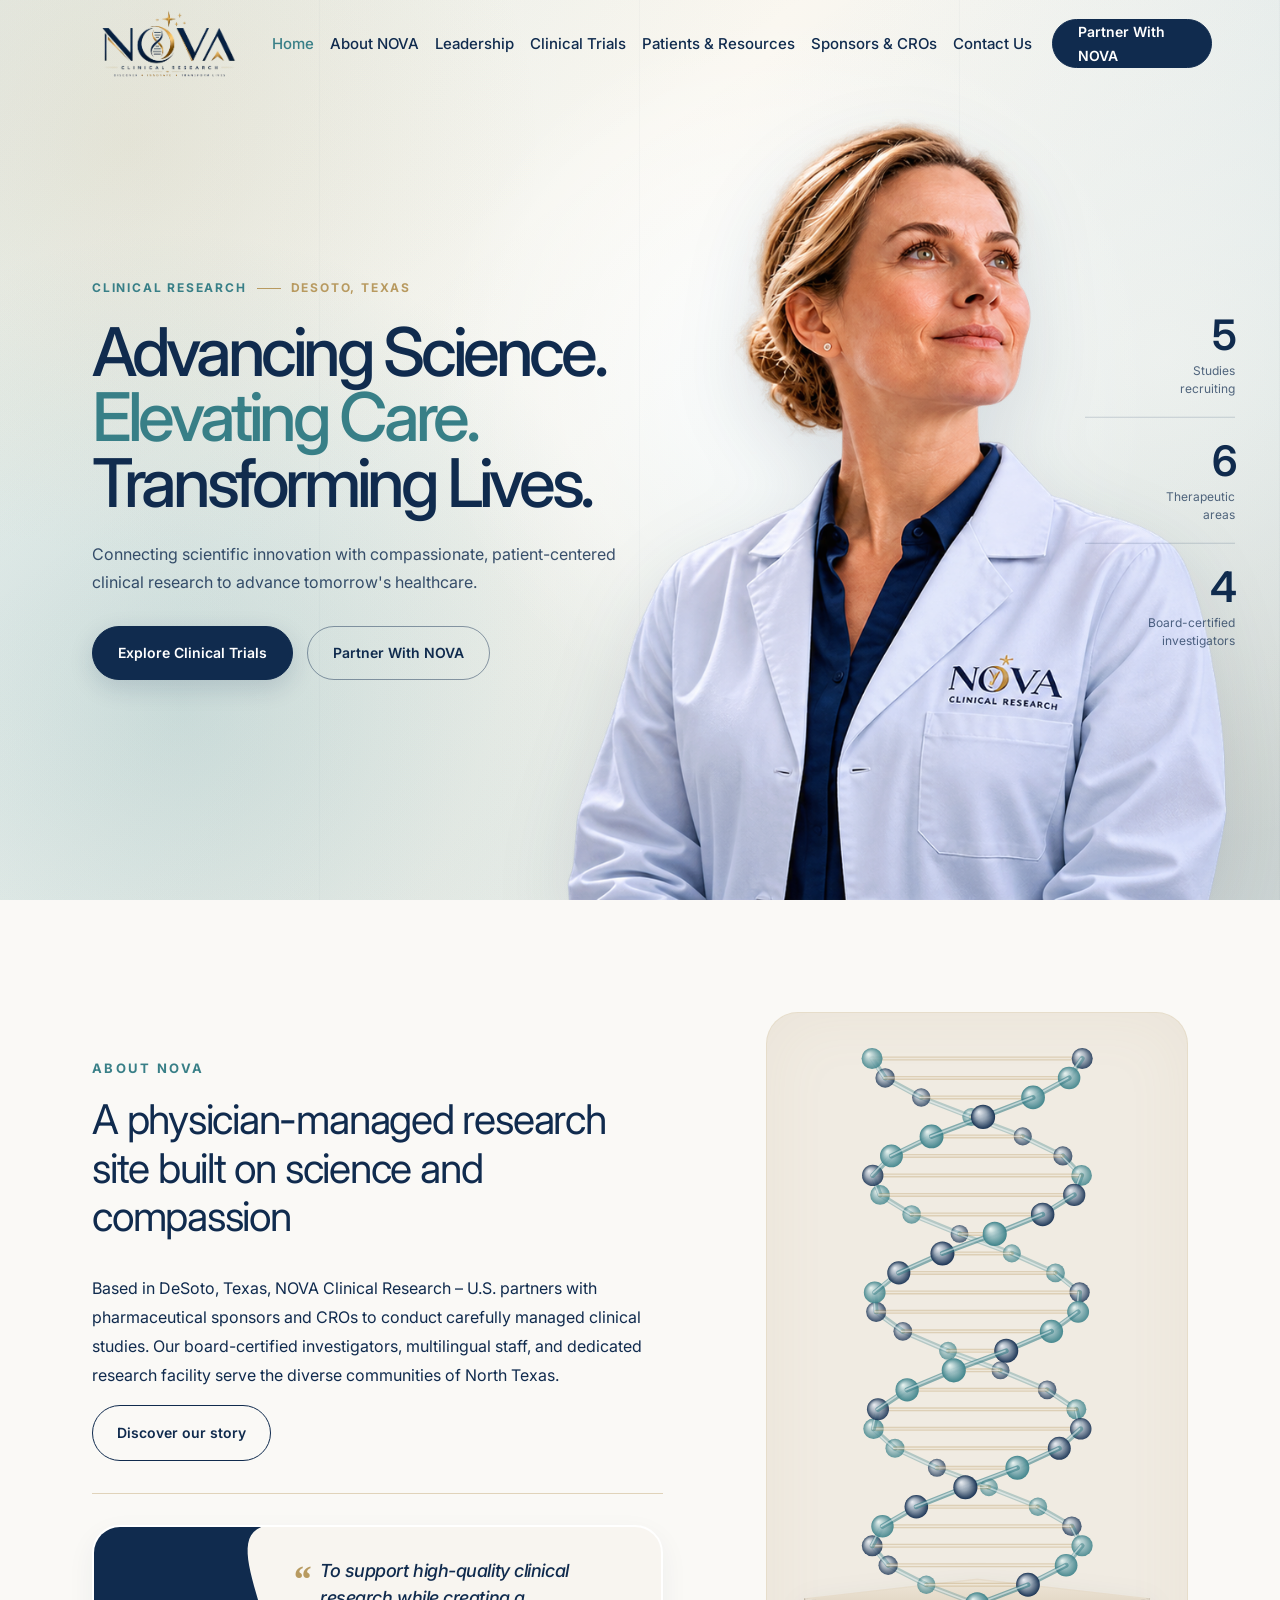
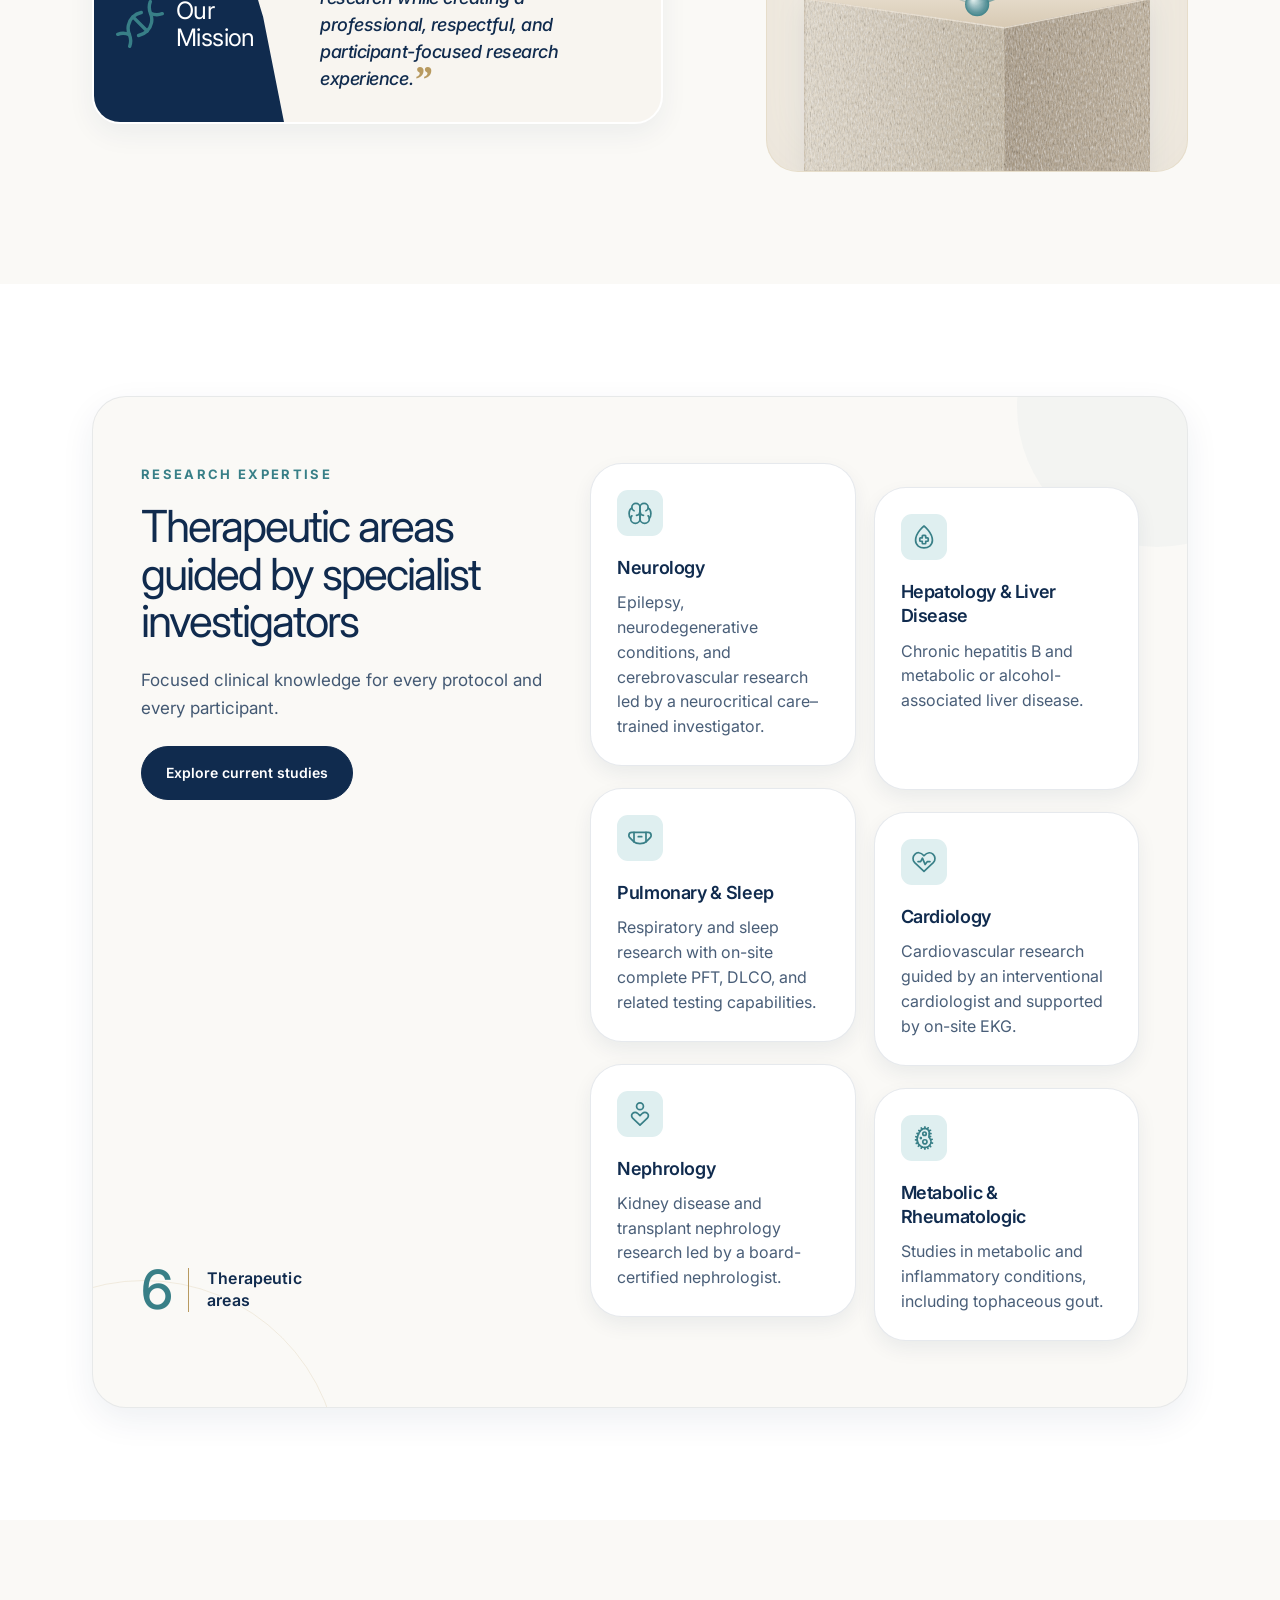
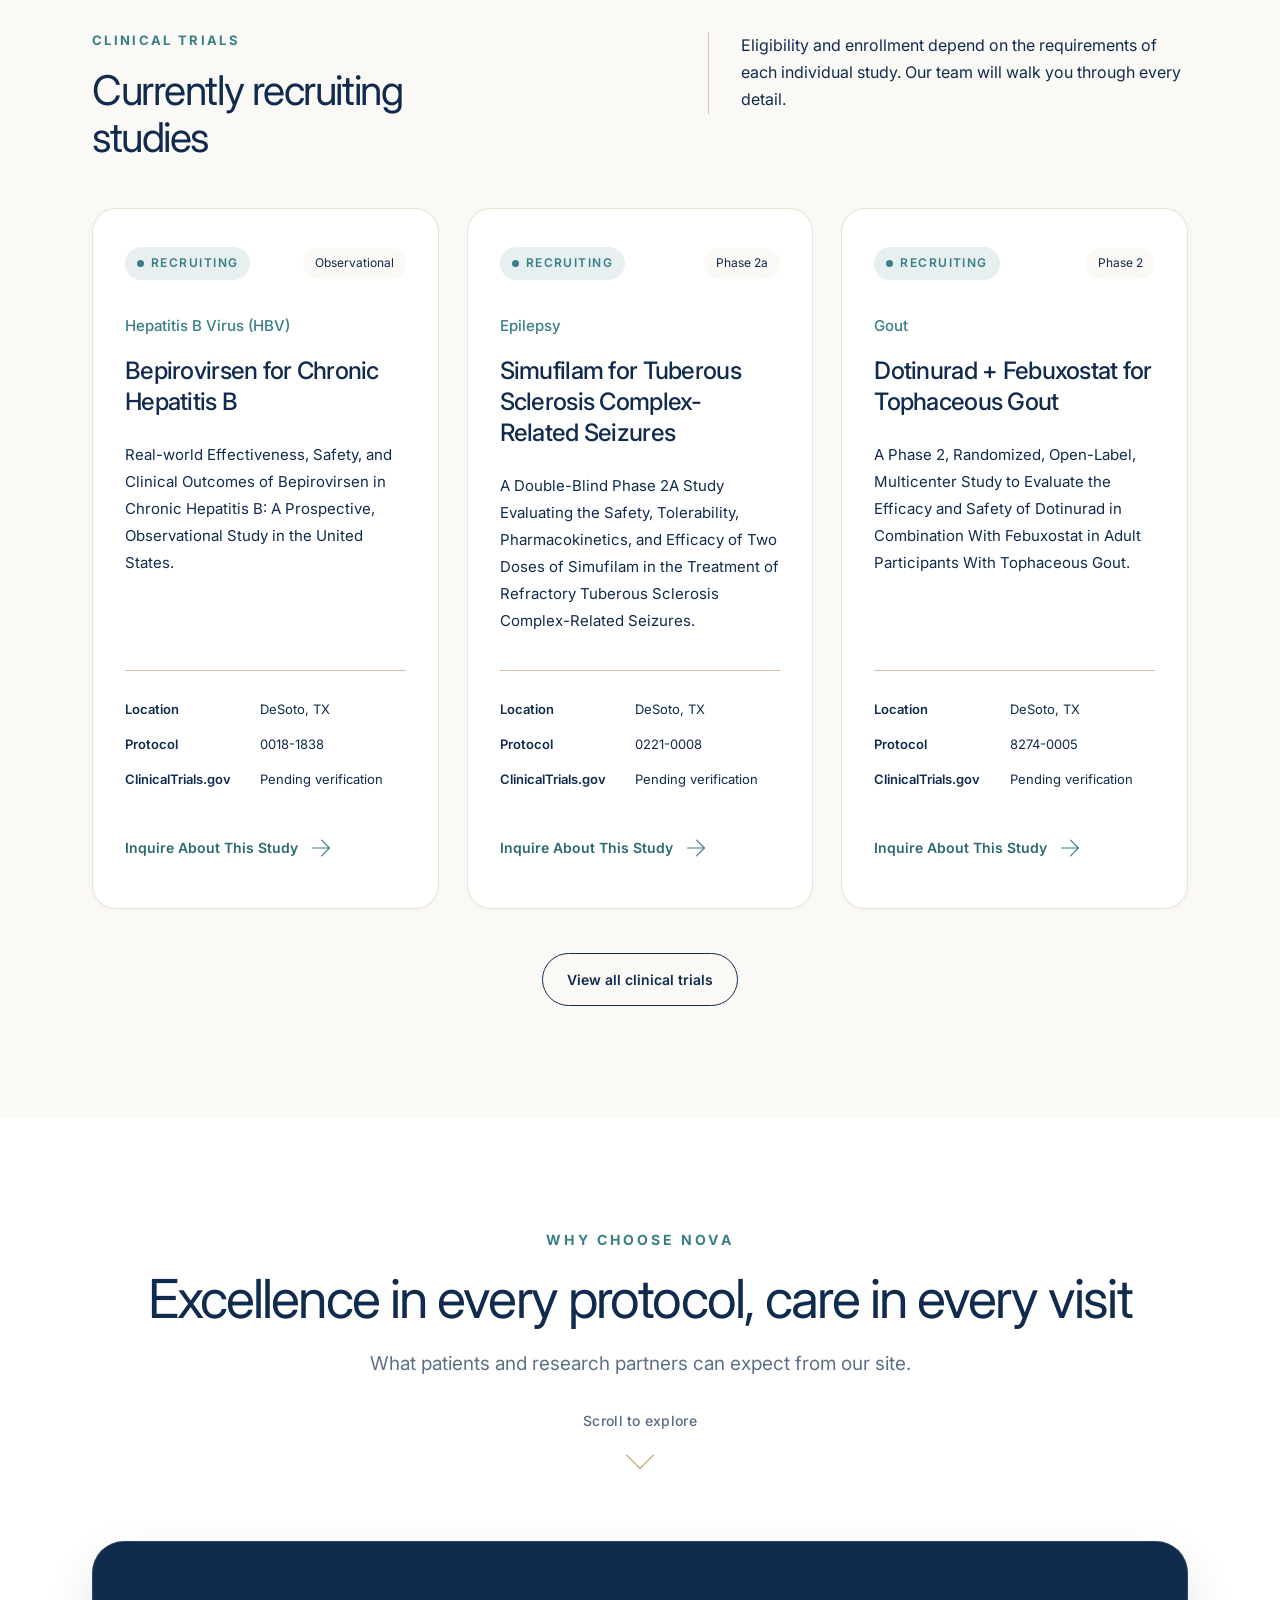
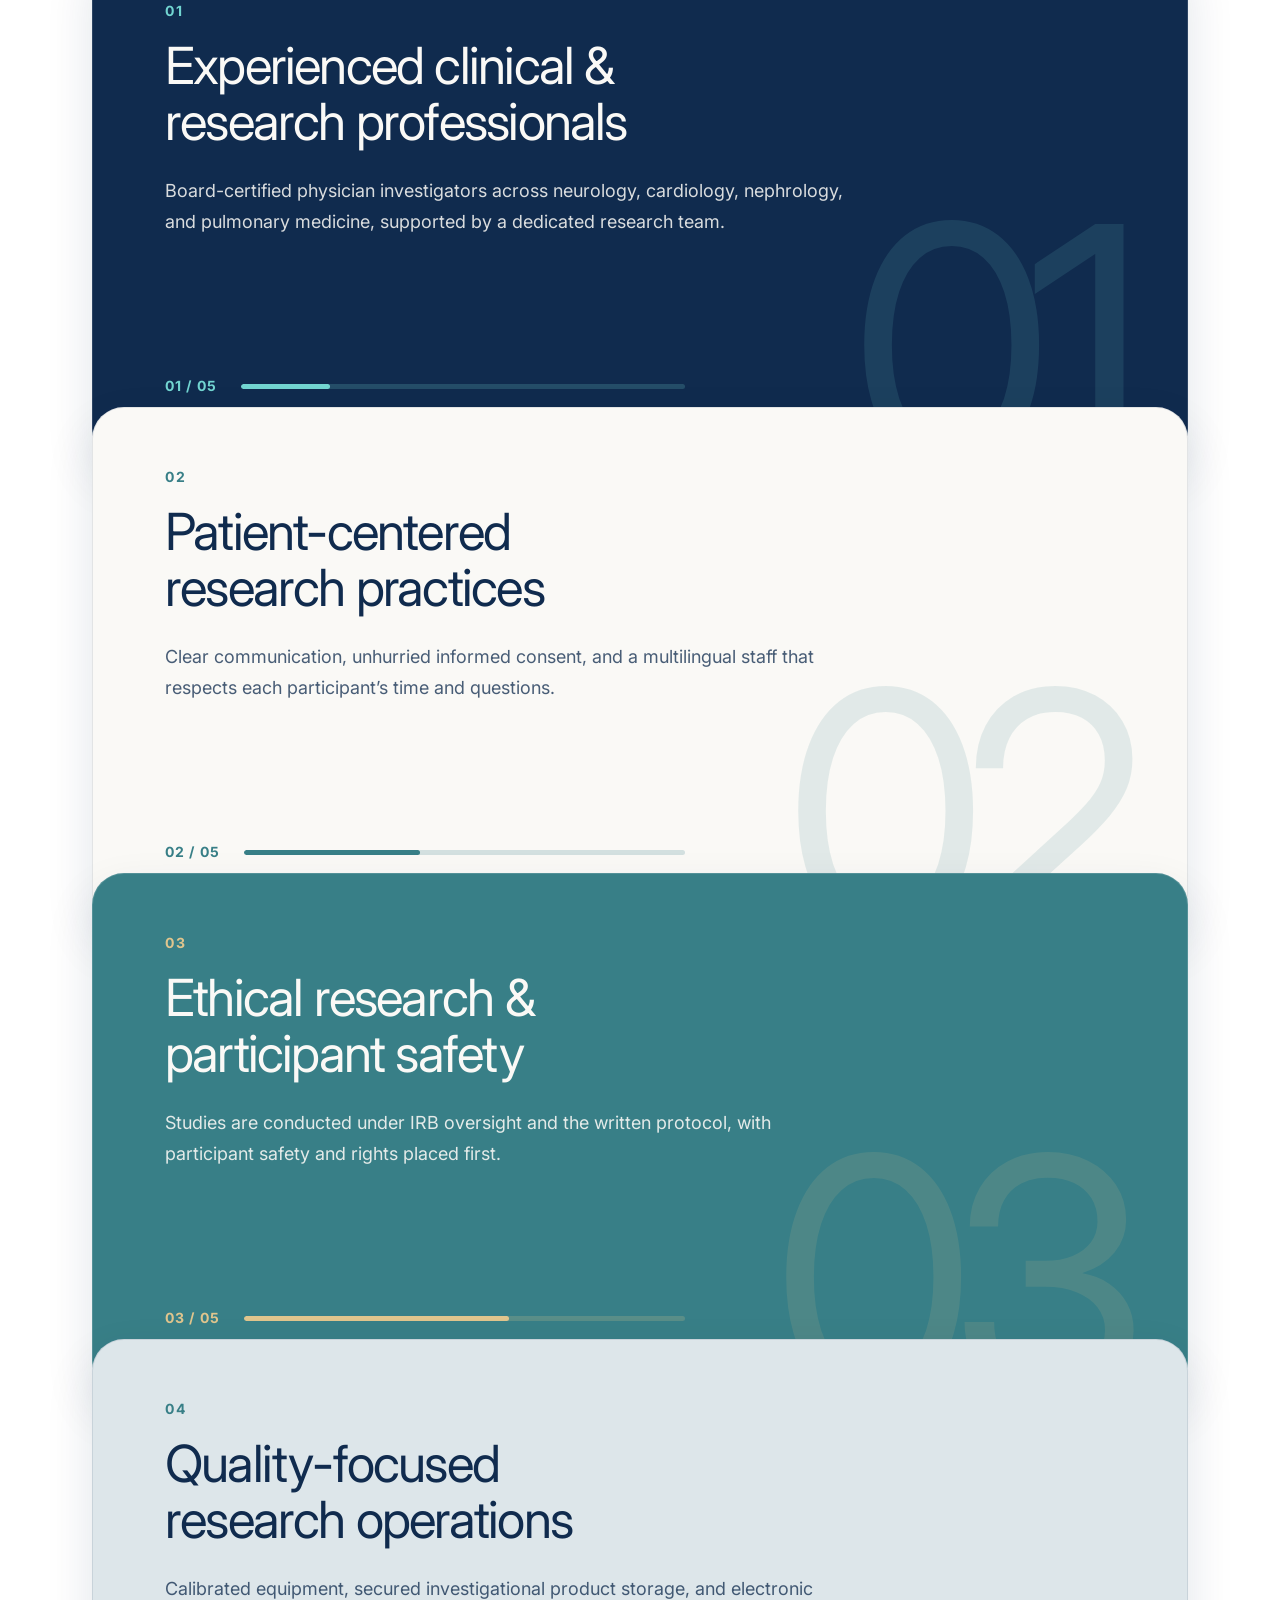
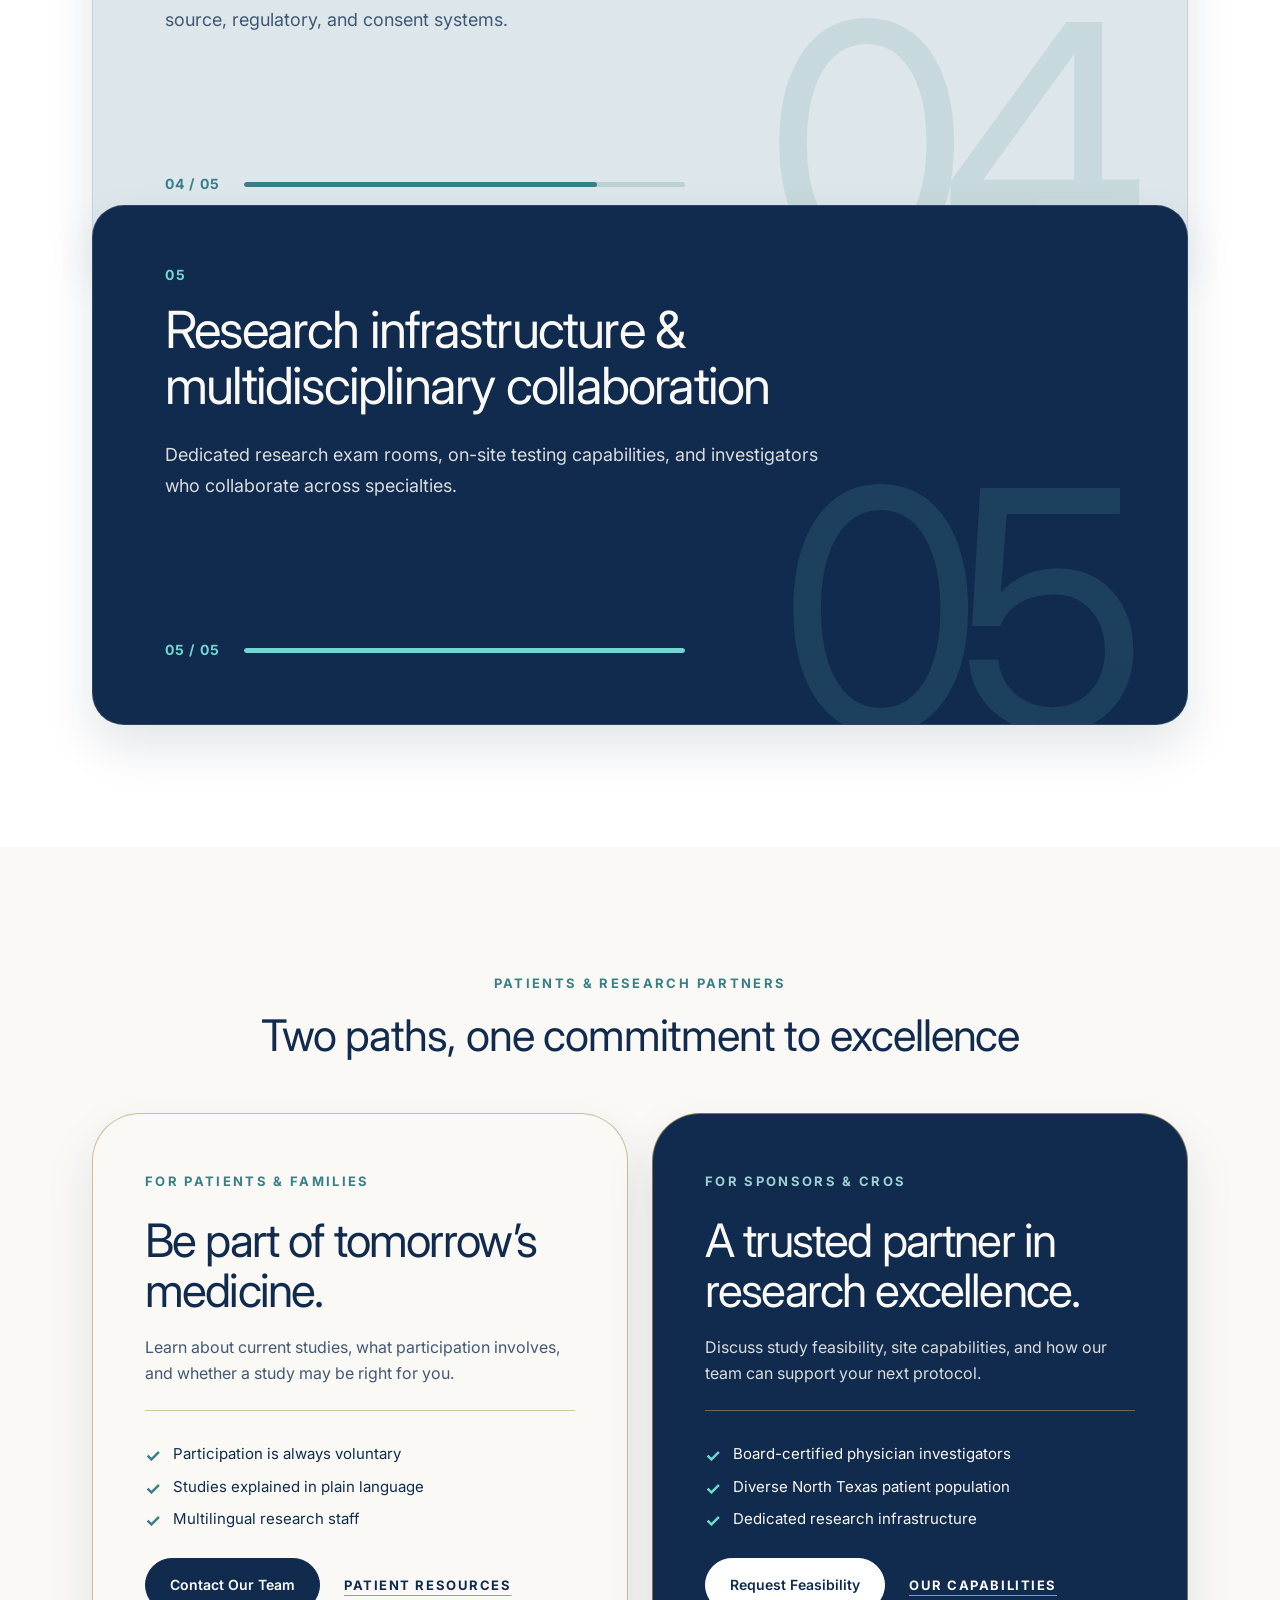
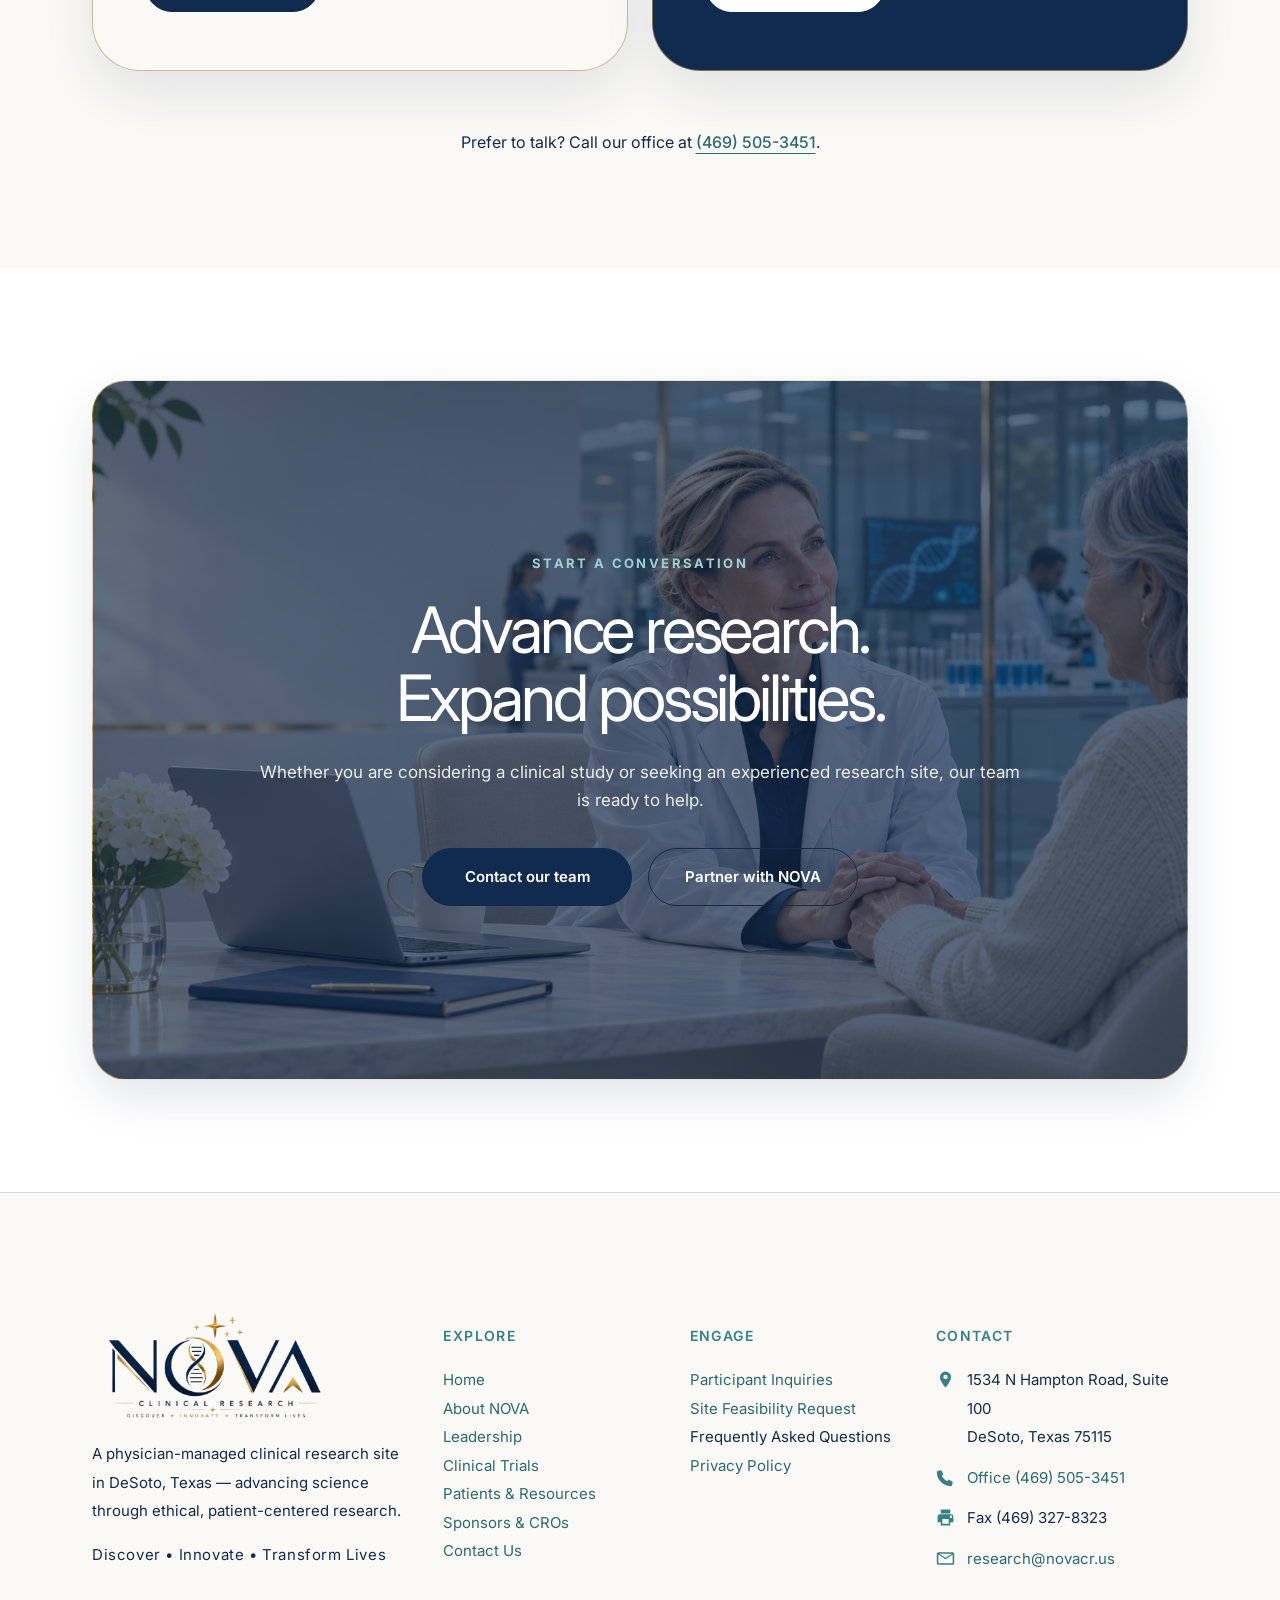
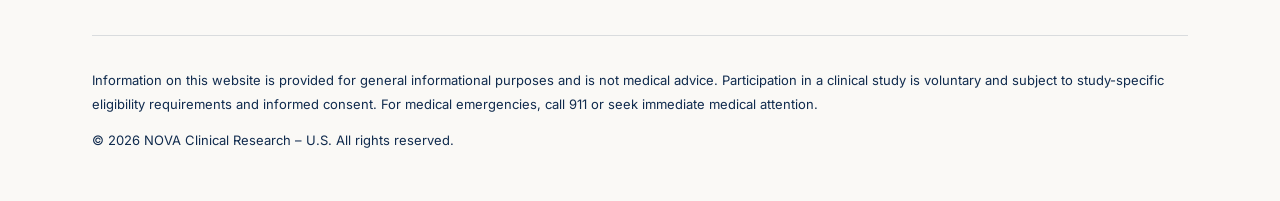
==== commit 81fe0cfc: "new pages" ====
--- a/index.html
+++ b/index.html
@@ -41,13 +41,13 @@
 <nav class="nav" id="main-nav" aria-label="Main navigation">
 <a class="active" href="#top">Home</a>
 <a href="about.html">About NOVA</a>
-<span class="nav-label" aria-disabled="true">Leadership</span>
-<span class="nav-label" aria-disabled="true">Clinical Trials</span>
-<span class="nav-label" aria-disabled="true">Patients &amp; Resources</span>
-<span class="nav-label" aria-disabled="true">Sponsors &amp; CROs</span>
-<span class="nav-label" aria-disabled="true">Contact Us</span>
+<a href="leadership.html">Leadership</a>
+<a href="clinical-trials.html">Clinical Trials</a>
+<a href="patients.html">Patients &amp; Resources</a>
+<a href="#sponsors">Sponsors &amp; CROs</a>
+<a href="#contact">Contact Us</a>
 </nav>
-<span class="btn header-cta" aria-disabled="true">Partner With NOVA</span>
+<a class="btn header-cta" href="#sponsors">Partner With NOVA</a>
 </div>
 </header>
 <main>
@@ -730,7 +730,7 @@
 <a href="#contact">Participant Inquiries</a>
 <a href="#contact">Site Feasibility Request</a>
 <span class="footer-text">Frequently Asked Questions</span>
-<span class="footer-text">Privacy Policy</span>
+<a href="privacy.html">Privacy Policy</a>
 </div>
 <div class="footer-contact">
 <h4>Contact</h4>
--- a/styles.css
+++ b/styles.css
@@ -544,10 +544,14 @@
 .home-page .site-header:not(.is-scrolled) .header-cta{background:var(--navy);border-color:var(--navy);color:var(--white)}
 .home-page .hero{height:100svh;min-height:0;align-items:stretch;background:
   radial-gradient(circle at 62% 42%,rgba(255,255,255,.86) 0 12%,rgba(255,255,255,0) 38%),
-  radial-gradient(circle at 12% 74%,rgba(56,127,135,.18),transparent 34%),
-  linear-gradient(112deg,#e8f1f0 0%,#f6f4ef 48%,#e4eef0 100%)}
+  radial-gradient(circle at 10% 16%,rgba(184,154,96,.16),transparent 30%),
+  radial-gradient(circle at 14% 78%,rgba(56,127,135,.24),transparent 36%),
+  radial-gradient(circle at 91% 40%,rgba(250,249,246,.9),transparent 38%),
+  radial-gradient(circle at 96% 84%,rgba(184,154,96,.13),transparent 36%),
+  linear-gradient(112deg,#e5efed 0%,#faf7f0 48%,#dfe9eb 100%)}
 .home-page .hero:before{z-index:0;background:
-  linear-gradient(90deg,rgba(250,249,246,.25),transparent 52%),
+  linear-gradient(90deg,rgba(250,249,246,.18),transparent 52%),
+  linear-gradient(145deg,rgba(184,154,96,.08),transparent 32%,rgba(56,127,135,.07) 72%,rgba(16,43,78,.08)),
   repeating-linear-gradient(90deg,transparent 0,transparent calc(25% - 1px),rgba(16,43,78,.055) 25%)}
 .home-page .container.hero-content{position:relative;z-index:2;padding-top:clamp(150px,18vh,190px);padding-bottom:150px;align-items:center}
 .home-page .hero-copy{width:51%;max-width:720px;color:var(--navy)}
@@ -583,8 +587,8 @@
 }
 @media(max-width:760px){
   .home-page .site-header .header-cta{display:none}
-  .home-page .hero{height:100svh;min-height:0;background:radial-gradient(circle at 80% 72%,rgba(255,255,255,.82),transparent 32%),linear-gradient(155deg,#e6f0ef,#f7f4ee 52%,#e3edef)}
-  .home-page .hero:before{background:linear-gradient(180deg,rgba(250,249,246,.3),transparent 58%)}
+  .home-page .hero{height:100svh;min-height:0;background:radial-gradient(circle at 80% 72%,rgba(255,255,255,.78),transparent 32%),radial-gradient(circle at 12% 18%,rgba(184,154,96,.15),transparent 31%),radial-gradient(circle at 15% 78%,rgba(56,127,135,.22),transparent 38%),radial-gradient(circle at 92% 40%,rgba(250,249,246,.88),transparent 40%),radial-gradient(circle at 96% 86%,rgba(184,154,96,.11),transparent 36%),linear-gradient(155deg,#e4efed,#faf7f0 52%,#dfe9eb)}
+  .home-page .hero:before{background:linear-gradient(180deg,rgba(250,249,246,.22),transparent 58%),linear-gradient(145deg,rgba(184,154,96,.06),transparent 40%,rgba(16,43,78,.07))}
   .home-page .container.hero-content{padding-top:105px;padding-bottom:20px}
   .home-page .hero-copy{width:100%;max-width:600px}
   .home-page .hero-kicker{margin-bottom:16px!important;font-size:10px!important;letter-spacing:.11em}
@@ -978,15 +982,16 @@
 .leadership-section-head{display:block;margin-bottom:58px}
 .leadership-section-head h2{max-width:760px;margin:16px 0 0;font-size:clamp(40px,4.3vw,66px);font-weight:500;line-height:1.06;letter-spacing:-.045em}
 .leadership-section-head p{max-width:660px;margin:22px 0 0;color:rgba(16,43,78,.7);font-size:17px;line-height:1.7}
-.director-card{display:grid;grid-template-columns:minmax(320px,.82fr) minmax(0,1.18fr);height:600px;min-height:0;overflow:hidden;border-radius:32px;background:var(--navy);box-shadow:0 20px 50px rgba(16,43,78,.13)}
-.leader-photo{position:relative;min-width:0;height:600px;overflow:hidden;background:var(--teal)}
+.director-card{display:grid;grid-template-columns:minmax(320px,.82fr) minmax(0,1.18fr);height:520px;min-height:0;overflow:hidden;border-radius:32px;background:var(--navy);box-shadow:0 20px 50px rgba(16,43,78,.13)}
+.leader-photo{position:relative;min-width:0;height:520px;overflow:hidden;background:var(--teal)}
 .leader-photo img{position:absolute;inset:0;display:block;width:100%;height:100%;object-fit:cover;object-position:center 22%;transition:transform .65s cubic-bezier(.2,.7,.2,1)}
-.director-copy{display:flex;flex-direction:column;justify-content:flex-start;padding:40px 44px;color:var(--white)}
+.director-copy{display:flex;flex-direction:column;justify-content:center;padding:40px 44px;color:var(--white)}
 .director-copy h3,.investigator-card h3{margin:0;font-size:clamp(30px,3vw,44px);font-weight:500;line-height:1.12;letter-spacing:-.035em}
 .director-copy h3{color:var(--white)}
 .leader-role{margin:14px 0 0!important;color:#9ED1D3!important;font-size:14px!important;font-weight:700;line-height:1.5!important;letter-spacing:.05em}
 .director-copy>p:not(.leader-role){max-width:670px;margin:22px 0 0;color:rgba(255,255,255,.82);font-size:15px;line-height:1.65}
 .expertise-block{margin-top:auto;padding-top:18px;border-top:0}
+.director-copy .leader-role{color:#78B6BB!important}.director-copy .expertise-block{margin-top:28px;padding-top:16px;border-top:1px solid rgba(255,255,255,.22)}
 .expertise-block>span{color:var(--gold);font-size:12px;font-weight:700;letter-spacing:.15em;text-transform:uppercase}
 .expertise-block ul,.investigator-card ul{display:flex;flex-wrap:wrap;gap:8px;margin:14px 0 0;padding:0;list-style:none}
 .expertise-block li{padding:8px 12px;border:1px solid rgba(255,255,255,.22);border-radius:999px;color:rgba(255,255,255,.9);font-size:11px}
@@ -995,7 +1000,7 @@
 .investigator-scroll-zone{position:relative;height:var(--investigator-scroll-height,1800px)}
 .investigator-sticky{position:sticky;top:104px;width:100vw;margin-left:calc(50% - 50vw);overflow:hidden;padding-block:10px 34px}
 .investigator-grid{display:flex;gap:24px;width:max-content;padding-inline:var(--investigator-edge-gutter,0px);transform:translate3d(var(--investigator-shift,0px),0,0);will-change:transform}
-.investigator-card{position:relative;display:grid;grid-template-columns:40% 60%;width:var(--investigator-card-width,520px);height:460px;flex:0 0 auto;overflow:hidden;padding:0;border:1px solid rgba(16,43,78,.11);border-radius:28px;background:var(--white);box-shadow:0 12px 32px rgba(16,43,78,.05)}
+.investigator-card{position:relative;display:grid;grid-template-columns:40% 60%;width:var(--investigator-card-width,520px);height:350px;flex:0 0 auto;overflow:hidden;padding:0;border:1px solid rgba(16,43,78,.11);border-radius:28px;background:var(--white);box-shadow:0 12px 32px rgba(16,43,78,.05)}
 .investigator-photo{min-width:0;min-height:0;overflow:hidden;background:#dfe8e6}
 .investigator-photo img{display:block;width:100%;height:100%;object-fit:cover;object-position:center top;transition:transform .65s cubic-bezier(.2,.7,.2,1)}
 .investigator-content{position:relative;display:flex;min-width:0;flex-direction:column;justify-content:flex-start;padding:26px 26px}
@@ -1005,7 +1010,7 @@
 .investigator-content h3{margin-top:16px}
 .investigator-card h3 small{display:inline;font-size:.48em;font-weight:600;letter-spacing:.02em}
 .investigator-content>p:not(.leader-role){margin:18px 0 0;color:rgba(16,43,78,.72);font-size:13px;line-height:1.6}
-.investigator-card ul{margin-top:auto;padding-top:18px}
+.investigator-content .leader-role{color:var(--teal)!important}.investigator-card ul{margin-top:auto;padding-top:16px;border-top:1px solid rgba(16,43,78,.14)}
 .investigator-card li{padding:7px 10px;border-radius:999px;background:rgba(56,127,135,.09);color:var(--teal);font-size:11px;font-weight:600}
 .investigator-mobile-controls{display:none}
 @media(hover:hover){.investigator-card:hover .investigator-photo img{transform:scale(1.035)}}
@@ -1024,8 +1029,8 @@
   .leadership-page main>section{padding-block:var(--section-space-tablet)}
   .leadership-page main>section.leadership-hero{padding-top:calc(var(--section-space-tablet) + 22px)}
   .leadership-hero-panel{grid-template-columns:1fr;min-height:620px;margin-top:18px;padding:58px}
-  .director-card{grid-template-columns:42% 58%;height:600px}.leader-photo{height:600px}.director-copy{padding:42px 36px}
-  .investigator-sticky{top:92px}.investigator-card{height:460px}
+  .director-card{grid-template-columns:42% 58%;height:520px}.leader-photo{height:520px}.director-copy{padding:36px}
+  .investigator-sticky{top:92px}.investigator-card{height:350px}
 }
 @media(max-width:700px){
   .leadership-page main>section{padding-block:var(--section-space-mobile)}
@@ -1035,7 +1040,7 @@
   .leadership-page-number{position:absolute;top:34px;left:24px;font-size:76px}.leadership-hero h1{font-size:38px}.leadership-hero p{font-size:16px}
   .leadership-section-head h2{font-size:40px}
   .director-card{grid-template-columns:1fr;height:auto}.leader-photo{height:280px}.director-copy{padding:30px 24px}.director-copy>p:not(.leader-role){font-size:14px}
-  .investigator-scroll-zone{height:auto}.investigator-sticky{position:relative;top:auto;width:100%;margin-left:0;overflow:visible;padding-bottom:4px}.investigator-grid{width:100%;gap:16px;overflow-x:auto;scroll-snap-type:x mandatory;scroll-padding-inline:14px;overscroll-behavior-inline:contain;transform:none!important;padding:0 14px 18px;margin:0;scrollbar-width:none}.investigator-grid::-webkit-scrollbar{display:none}.investigator-card{grid-template-columns:1fr;grid-template-rows:auto 1fr;width:84%;max-width:360px;height:610px;min-height:0;scroll-snap-align:start}.investigator-photo{aspect-ratio:16/11}.investigator-content{height:100%;padding:26px 22px}.investigator-count{top:26px;right:22px}.investigator-content>.leadership-kicker{min-height:28px;padding-right:68px;font-size:10px;letter-spacing:.13em}.investigator-content h3{display:block;min-height:58px;margin-top:12px}.investigator-content h3 small{display:inline;white-space:nowrap;margin-left:3px;vertical-align:baseline}.investigator-content .leader-role{min-height:48px;margin-top:8px!important}.investigator-content>p:not(.leader-role){min-height:70px;margin-top:10px}.investigator-card ul{margin-top:auto;padding-top:12px}.investigator-card h3{font-size:25px}
+  .investigator-scroll-zone{height:auto}.investigator-sticky{position:relative;top:auto;width:100%;margin-left:0;overflow:visible;padding-bottom:4px}.investigator-grid{width:100%;gap:16px;overflow-x:auto;scroll-snap-type:x mandatory;scroll-padding-inline:14px;overscroll-behavior-inline:contain;transform:none!important;padding:0 14px 18px;margin:0;scrollbar-width:none}.investigator-grid::-webkit-scrollbar{display:none}.investigator-card{grid-template-columns:1fr;grid-template-rows:auto 1fr;width:84%;max-width:360px;height:560px;min-height:0;scroll-snap-align:start}.investigator-photo{aspect-ratio:16/11}.investigator-content{height:100%;padding:22px}.investigator-count{top:22px;right:22px}.investigator-content>.leadership-kicker{min-height:24px;padding-right:68px;font-size:10px;letter-spacing:.13em}.investigator-content h3{display:block;min-height:52px;margin-top:10px}.investigator-content h3 small{display:inline;white-space:nowrap;margin-left:3px;vertical-align:baseline}.investigator-content .leader-role{min-height:42px;margin-top:6px!important}.investigator-content>p:not(.leader-role){min-height:64px;margin-top:8px}.investigator-card ul{margin-top:auto;padding-top:16px;border-top:1px solid rgba(16,43,78,.14)}.investigator-card h3{font-size:25px}
   .investigator-mobile-controls{display:flex;align-items:center;justify-content:center;gap:16px;margin-top:18px}.investigator-control{display:grid;width:44px;height:44px;place-items:center;border:1px solid rgba(16,43,78,.2);border-radius:50%;background:var(--white);color:var(--navy);cursor:pointer}.investigator-control:before{content:"";width:8px;height:8px;border-top:1.5px solid currentColor;border-right:1.5px solid currentColor}.investigator-prev:before{transform:rotate(-135deg);margin-left:3px}.investigator-next:before{transform:rotate(45deg);margin-right:3px}.investigator-control:disabled{opacity:.35;cursor:default}.investigator-dots{display:flex;align-items:center;gap:7px}.investigator-dots span{width:7px;height:7px;border-radius:50%;background:rgba(16,43,78,.2);transition:width .25s ease,background .25s ease}.investigator-dots span.is-active{width:22px;border-radius:999px;background:var(--teal)}
   .leadership-partner-panel{padding:46px 26px}
   .leadership-partner-panel:before{right:-38%;width:115%;opacity:.22}
@@ -1143,11 +1148,59 @@
 @media(prefers-reduced-motion:reduce){.motion-ready .patients-hero-copy>*,.motion-ready.page-ready .patients-hero-copy>*{opacity:1;transform:none;transition:none}}
 
 /* Patient topic scrollspy and reading focus. */
+.patient-topics a{padding-block:18px;font-size:15px;line-height:1.5}
+.patient-topics b{font-size:12px}
+.patient-topics-toggle{display:none}
 .patient-answers article,.patient-faq{scroll-margin-top:124px}
 .patient-topics a.is-active{color:var(--teal);font-weight:700;transform:translateX(4px)}
 .patient-topics a.is-active b{color:var(--navy)}
 .patient-learning.is-scrollspy-ready .patient-answers article{opacity:.26;transform:scale(.985);filter:saturate(.6);box-shadow:none;transition:opacity .45s ease,transform .45s ease,filter .45s ease,box-shadow .45s ease}
 .patient-learning.is-scrollspy-ready .patient-answers article.is-reading{opacity:1;transform:none;filter:none;box-shadow:0 18px 42px rgba(16,43,78,.09)}
-@media(max-width:700px){.patient-learning.is-scrollspy-ready .patient-answers article{opacity:.58;transform:scale(.99);filter:none}.patient-learning.is-scrollspy-ready .patient-answers article.is-reading{opacity:1;transform:none}}
+@media(max-width:700px){.patient-topics{display:none}.patient-learning-layout{gap:0}.patient-learning.is-scrollspy-ready .patient-answers article,.patient-learning.is-scrollspy-ready .patient-answers article.is-reading{opacity:1;transform:none;filter:none;box-shadow:0 12px 28px rgba(16,43,78,.045)}}
 @media(prefers-reduced-motion:reduce){.patient-learning.is-scrollspy-ready .patient-answers article,.patient-learning.is-scrollspy-ready .patient-answers article.is-reading{transform:none;transition:none}}
 
+/* Patient FAQ: reference-inspired split accordion in NOVA styling. */
+.patient-faq{background:var(--white)}
+.patient-faq>.wrap{display:grid;grid-template-columns:minmax(260px,.72fr) minmax(0,1.28fr);gap:72px;align-items:start;padding-inline:28px;border:0;border-radius:0;background:transparent;box-shadow:none}
+.patient-faq .patient-section-head{position:sticky;top:124px;margin:0}
+.patient-faq .patient-section-head .leadership-kicker{display:inline-flex;width:max-content;padding:0;border-radius:0;background:transparent;font-size:10px}
+.patient-faq .patient-section-head h2{max-width:420px;font-size:clamp(42px,4.2vw,62px)}
+.patient-faq-list{grid-template-columns:1fr;gap:12px}
+.patient-faq-list details{border:1px solid rgba(184,154,96,.24);border-radius:18px;background:#f5f2ea;box-shadow:0 5px 16px rgba(16,43,78,.035);transition:box-shadow .3s ease,border-color .3s ease,background-color .3s ease,transform .3s ease}
+.patient-faq-list details[open]{border-color:rgba(56,127,135,.34);background:var(--ivory);box-shadow:0 12px 28px rgba(16,43,78,.09)}
+.patient-faq-list details p{font-size:16px;line-height:1.7}
+.patient-faq-list summary{min-height:74px;padding:22px 64px 22px 24px}
+.patient-faq-list details p{padding:0 64px 26px 76px}
+@media(max-width:1050px){.patient-faq>.wrap{grid-template-columns:minmax(220px,.65fr) minmax(0,1.35fr);gap:44px;padding-inline:28px}.patient-faq .patient-section-head h2{font-size:44px}}
+@media(max-width:700px){.patient-faq>.wrap{grid-template-columns:1fr;gap:34px;padding-inline:20px}.patient-faq .patient-section-head{position:static}.patient-faq .patient-section-head h2{font-size:38px}.patient-faq-list details p{padding:0 20px 24px;font-size:16px}.patient-faq-list summary{min-height:68px;font-size:16px}}
+
+/* Privacy page — readable legal content in the NOVA editorial system. */
+.privacy-page{overflow-x:clip}.privacy-page .site-header{background:rgba(255,255,255,.94);color:var(--navy);border-bottom:1px solid var(--line);backdrop-filter:blur(12px);-webkit-backdrop-filter:blur(12px)}.privacy-page .site-header .brand-logo-default{display:none}.privacy-page .site-header .brand-logo-scroll{display:block}.privacy-page .site-header .nav a{color:var(--navy)}.privacy-page .site-header .nav a:hover{color:var(--teal)}.privacy-page .site-header .mobile-toggle{color:var(--navy)}.privacy-page .site-header .header-cta{background:var(--navy);border-color:var(--navy);color:var(--white)}
+.privacy-page main>section{padding-block:var(--section-space)}
+.privacy-hero{background:var(--white)}.privacy-hero-panel{position:relative;isolation:isolate;display:flex;min-height:680px;align-items:flex-end;overflow:hidden;padding:76px;border-radius:36px;background:url('assets/nova-hero-lab.png') center/cover no-repeat;box-shadow:0 18px 44px rgba(16,43,78,.12)}.privacy-hero-panel:after{content:"";position:absolute;inset:0;z-index:-1;background:linear-gradient(90deg,rgba(16,43,78,.95),rgba(16,43,78,.76) 58%,rgba(16,43,78,.38))}.privacy-hero-copy{max-width:920px;color:var(--white)}.privacy-hero .leadership-kicker{color:#9ED1D3}.privacy-hero h1{max-width:900px;margin:22px 0 0;color:var(--white);font-size:clamp(44px,5vw,72px);font-weight:400;line-height:1.06;letter-spacing:-.05em}.privacy-hero p{max-width:700px;margin:30px 0 0;color:rgba(255,255,255,.88);font-size:19px;line-height:1.7}
+.privacy-content{background:var(--ivory)}.privacy-layout{display:grid;grid-template-columns:minmax(260px,.68fr) minmax(0,1.32fr);gap:76px;align-items:start}.privacy-index{position:sticky;top:124px;padding:32px;border:1px solid var(--line);border-radius:28px;background:var(--white)}.privacy-index nav{display:grid;margin-top:22px}.privacy-index a{display:grid;grid-template-columns:34px 1fr;gap:12px;padding:16px 0;border-top:1px solid var(--line);color:rgba(16,43,78,.76);font-size:14px;line-height:1.5}.privacy-index b{color:var(--gold);font-size:12px;letter-spacing:.1em}.privacy-index a:hover{color:var(--teal);transform:translateX(4px)}
+.privacy-articles{display:grid;gap:22px}.privacy-articles article{position:relative;scroll-margin-top:124px;overflow:hidden;padding:44px;border:1px solid rgba(16,43,78,.11);border-radius:28px;background:var(--white);box-shadow:0 10px 26px rgba(16,43,78,.045)}.privacy-articles article>span{position:absolute;top:22px;right:28px;color:rgba(56,127,135,.12);font-size:68px;font-weight:700;line-height:1}.privacy-articles h2{position:relative;max-width:670px;margin:0;padding-right:72px;font-size:clamp(28px,2.8vw,42px);font-weight:500;line-height:1.15;letter-spacing:-.035em}.privacy-articles p{position:relative;margin:22px 0 0;color:rgba(16,43,78,.76);font-size:16px;line-height:1.75}.privacy-articles a{color:var(--teal);font-weight:700}.privacy-contact-card{border-color:rgba(184,154,96,.35)!important;background:linear-gradient(135deg,var(--white),#f5f2ea)!important}.privacy-disclaimer{margin:18px 0 0;padding:26px 30px;border-left:3px solid var(--gold);background:rgba(184,154,96,.1);color:rgba(16,43,78,.78);font-size:14px;line-height:1.7}
+@media(max-width:1050px){.privacy-page main>section{padding-block:var(--section-space-tablet)}.privacy-hero-panel{min-height:620px;margin-top:18px;padding:58px}.privacy-layout{grid-template-columns:1fr;gap:42px}.privacy-index{position:static}.privacy-index nav{grid-template-columns:repeat(2,minmax(0,1fr));column-gap:28px}}
+@media(max-width:700px){.privacy-page main>section{padding-block:var(--section-space-mobile)}.privacy-hero-panel{min-height:580px;margin-top:16px;padding:38px 24px;border-radius:28px;background-position:62% center}.privacy-hero-panel:after{background:linear-gradient(180deg,rgba(16,43,78,.42),rgba(16,43,78,.94))}.privacy-hero h1{font-size:38px}.privacy-hero p{font-size:16px}.privacy-index{display:none}.privacy-layout{gap:0}.privacy-articles article{padding:34px 24px}.privacy-articles article>span{top:20px;right:20px;font-size:56px}.privacy-articles h2{padding-right:48px;font-size:29px}.privacy-disclaimer{padding:22px 20px;font-size:14px}}
+
+/* Privacy page motion. */
+.motion-ready .privacy-hero-copy>*{opacity:0;transform:translateY(22px)}.motion-ready.page-ready .privacy-hero-copy>*{opacity:1;transform:none;transition:opacity .72s cubic-bezier(.2,.7,.2,1),transform .72s cubic-bezier(.2,.7,.2,1)}.motion-ready.page-ready .privacy-hero-copy>*:nth-child(1){transition-delay:.18s}.motion-ready.page-ready .privacy-hero-copy>*:nth-child(2){transition-delay:.28s}.motion-ready.page-ready .privacy-hero-copy>*:nth-child(3){transition-delay:.38s}
+@media(prefers-reduced-motion:reduce){.motion-ready .privacy-hero-copy>*,.motion-ready.page-ready .privacy-hero-copy>*{opacity:1;transform:none;transition:none}}
+
+/* Privacy document: simplified legal layout without a hero panel. */
+.privacy-content{background:var(--white)}
+.privacy-document{width:100%;max-width:980px}
+.privacy-document-head{padding:20px 0 82px}
+.privacy-document-head h1{max-width:900px;margin:22px 0 0;color:var(--navy);font-size:clamp(42px,4.3vw,62px);font-weight:500;line-height:1.07;letter-spacing:-.045em}
+.privacy-document-head p{max-width:720px;margin:24px 0 0;color:rgba(16,43,78,.62);font-size:18px;line-height:1.7}
+.privacy-document .privacy-articles{display:block}
+.privacy-document .privacy-articles article{overflow:visible;padding:36px 0 40px;border:0;border-bottom:1px solid var(--line);border-radius:0;background:transparent;box-shadow:none}
+.privacy-document .privacy-articles article:first-child{padding-top:0}
+.privacy-document .privacy-articles article>span{display:none}
+.privacy-document .privacy-articles h2{max-width:none;margin:0;padding:0;font-size:28px;font-weight:600;line-height:1.25;letter-spacing:-.025em}
+.privacy-document .privacy-articles p{max-width:880px;margin-top:18px;color:rgba(16,43,78,.65);font-size:17px;line-height:1.75}
+.privacy-document .privacy-contact-card,.privacy-document #policy-contact{border-bottom:0!important;background:transparent!important}
+.privacy-document .privacy-disclaimer{margin-top:24px;padding:26px 0 0;border:0;border-top:1px solid var(--line);background:transparent;font-size:14px}
+@media(max-width:1050px){.privacy-document-head{padding-bottom:68px}.privacy-document-head h1{font-size:clamp(42px,5.5vw,56px)}}
+@media(max-width:700px){.privacy-document-head{padding:10px 0 52px}.privacy-document-head h1{font-size:36px}.privacy-document-head p{font-size:16px}.privacy-document .privacy-articles article{padding:30px 0 34px}.privacy-document .privacy-articles h2{font-size:24px}.privacy-document .privacy-articles p{font-size:16px}}
+
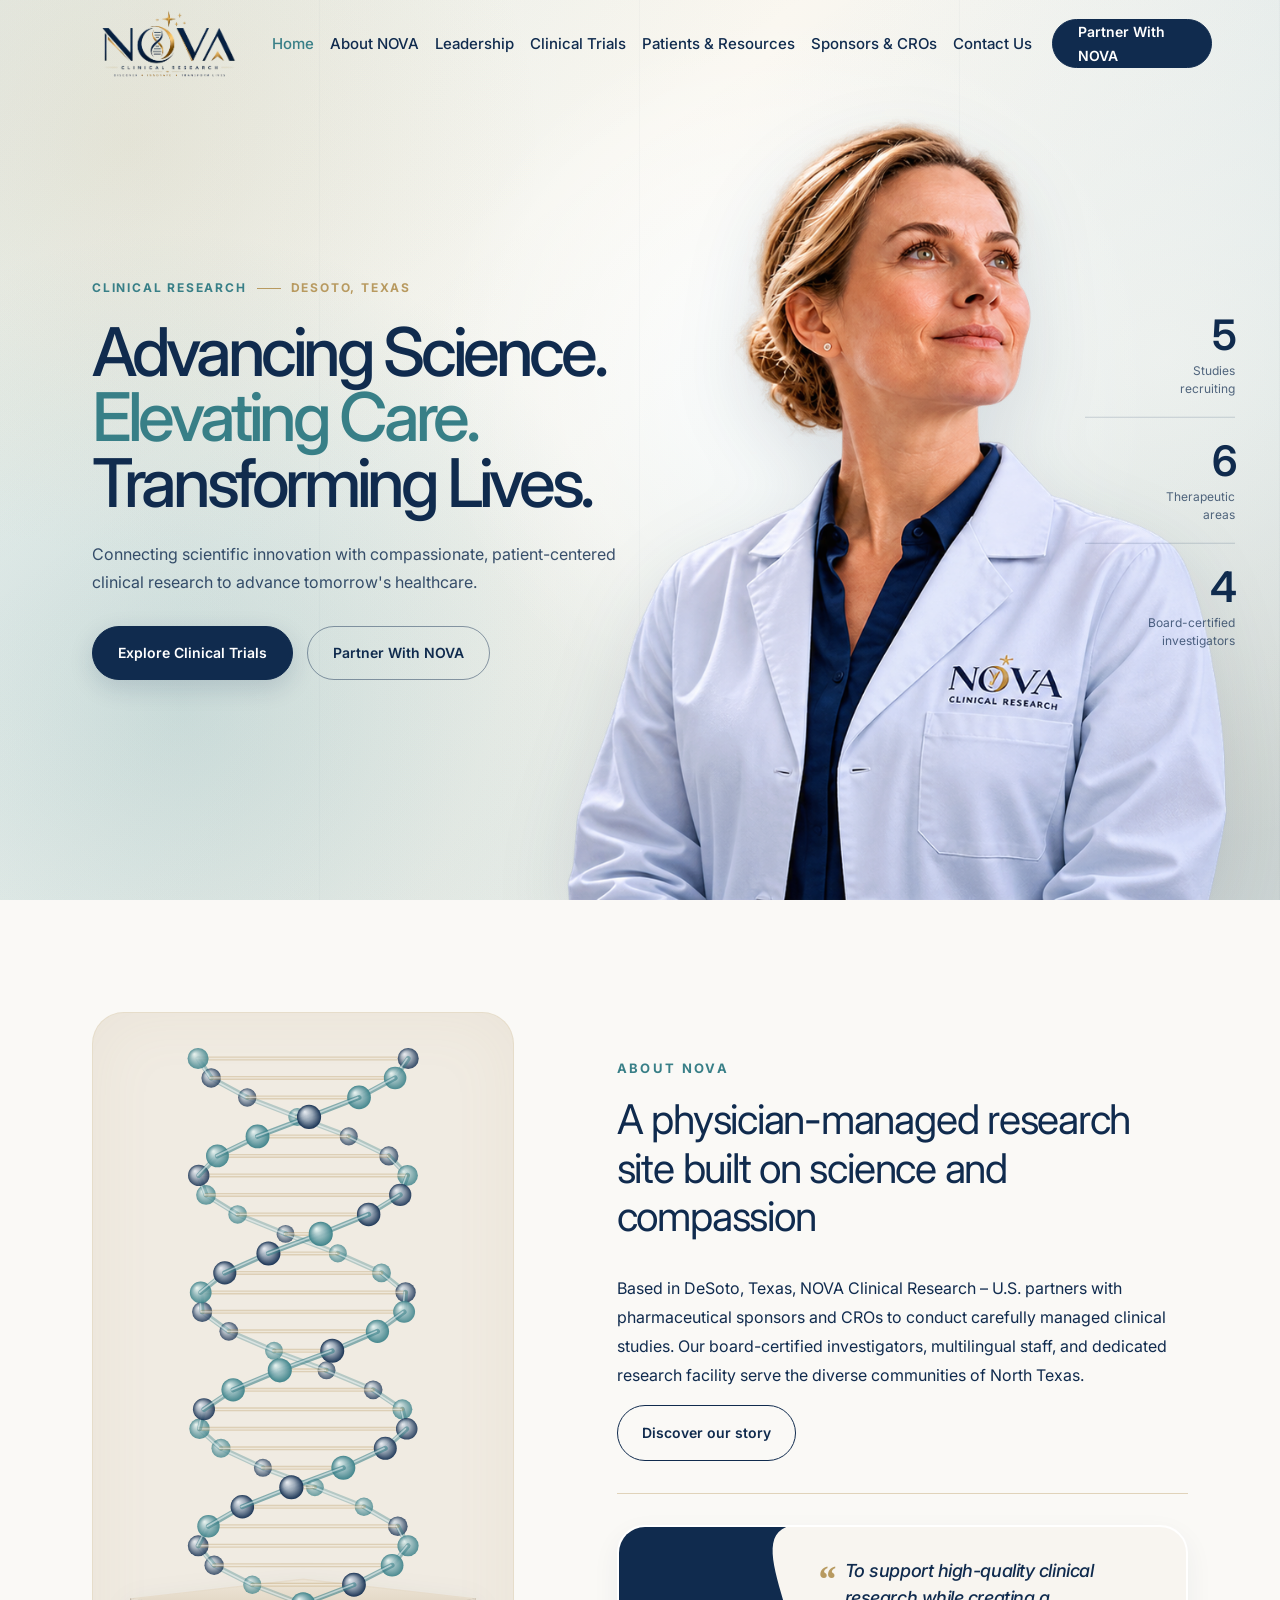
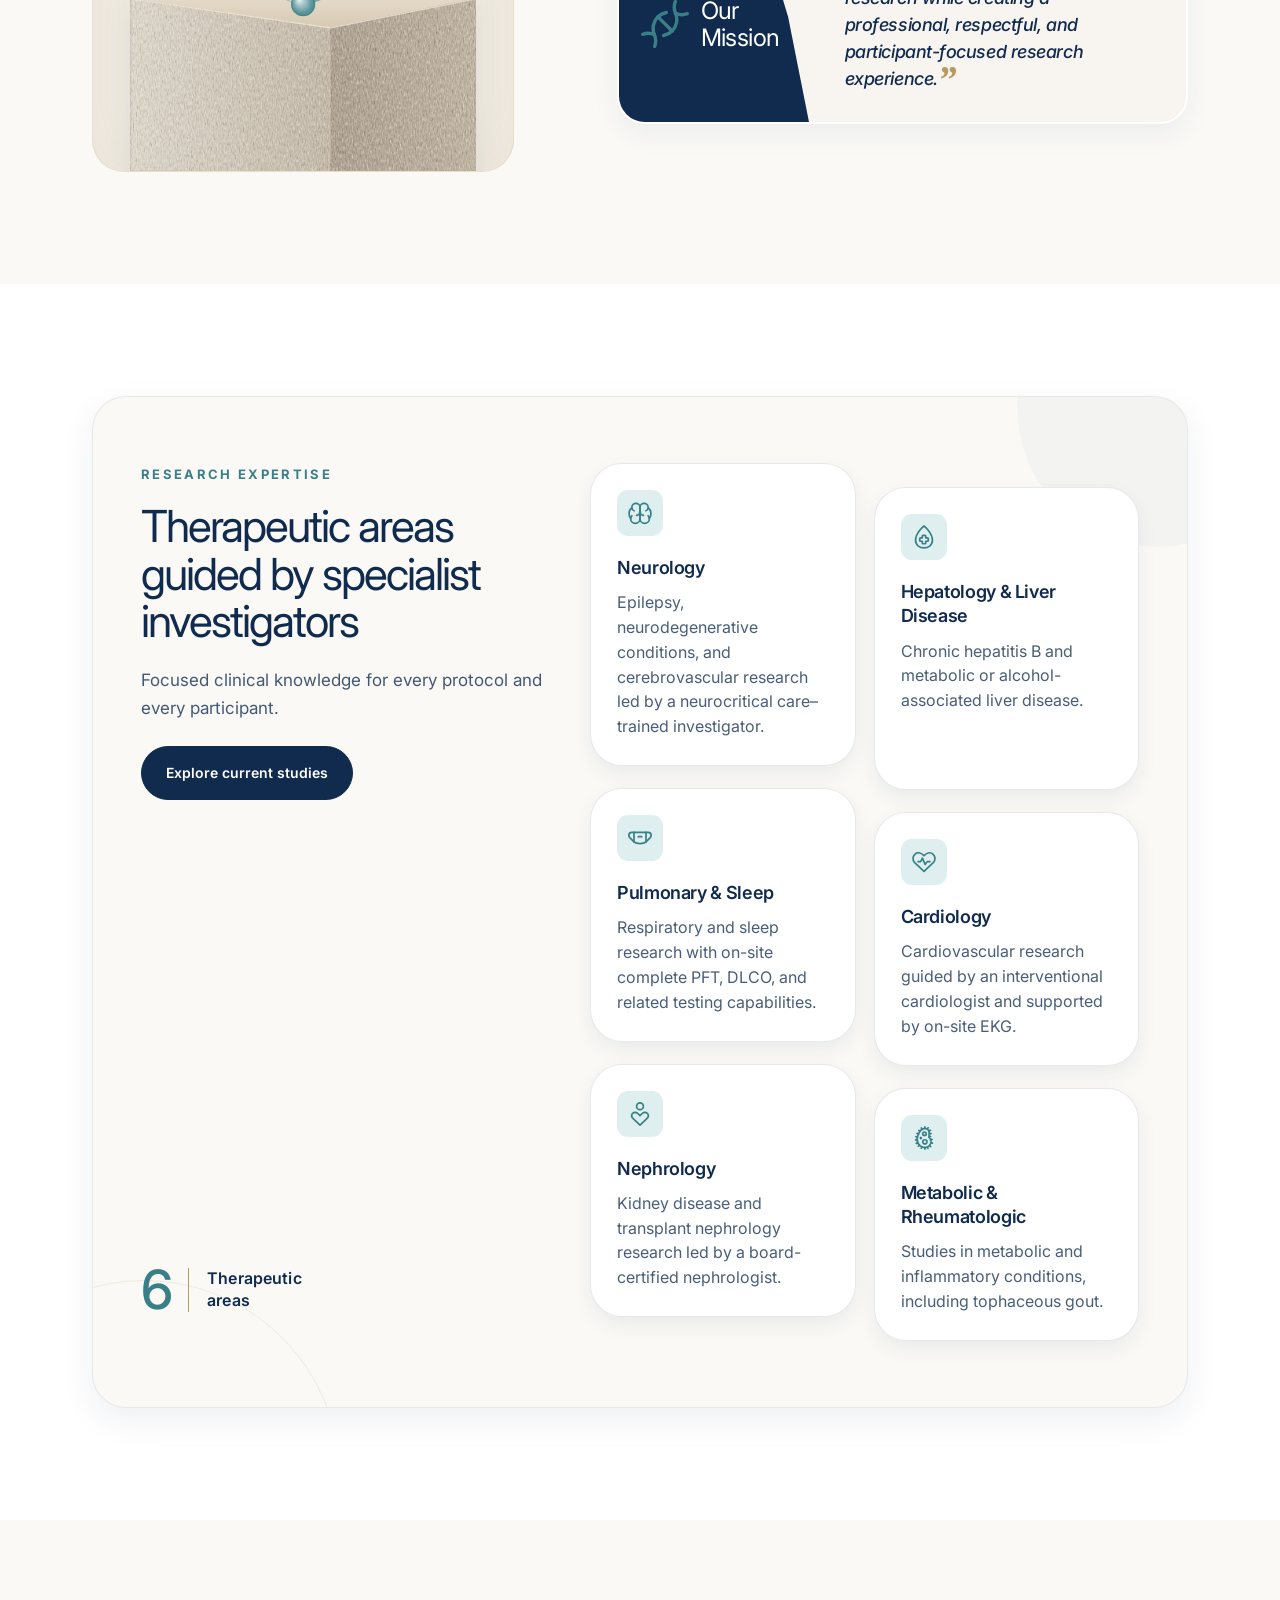
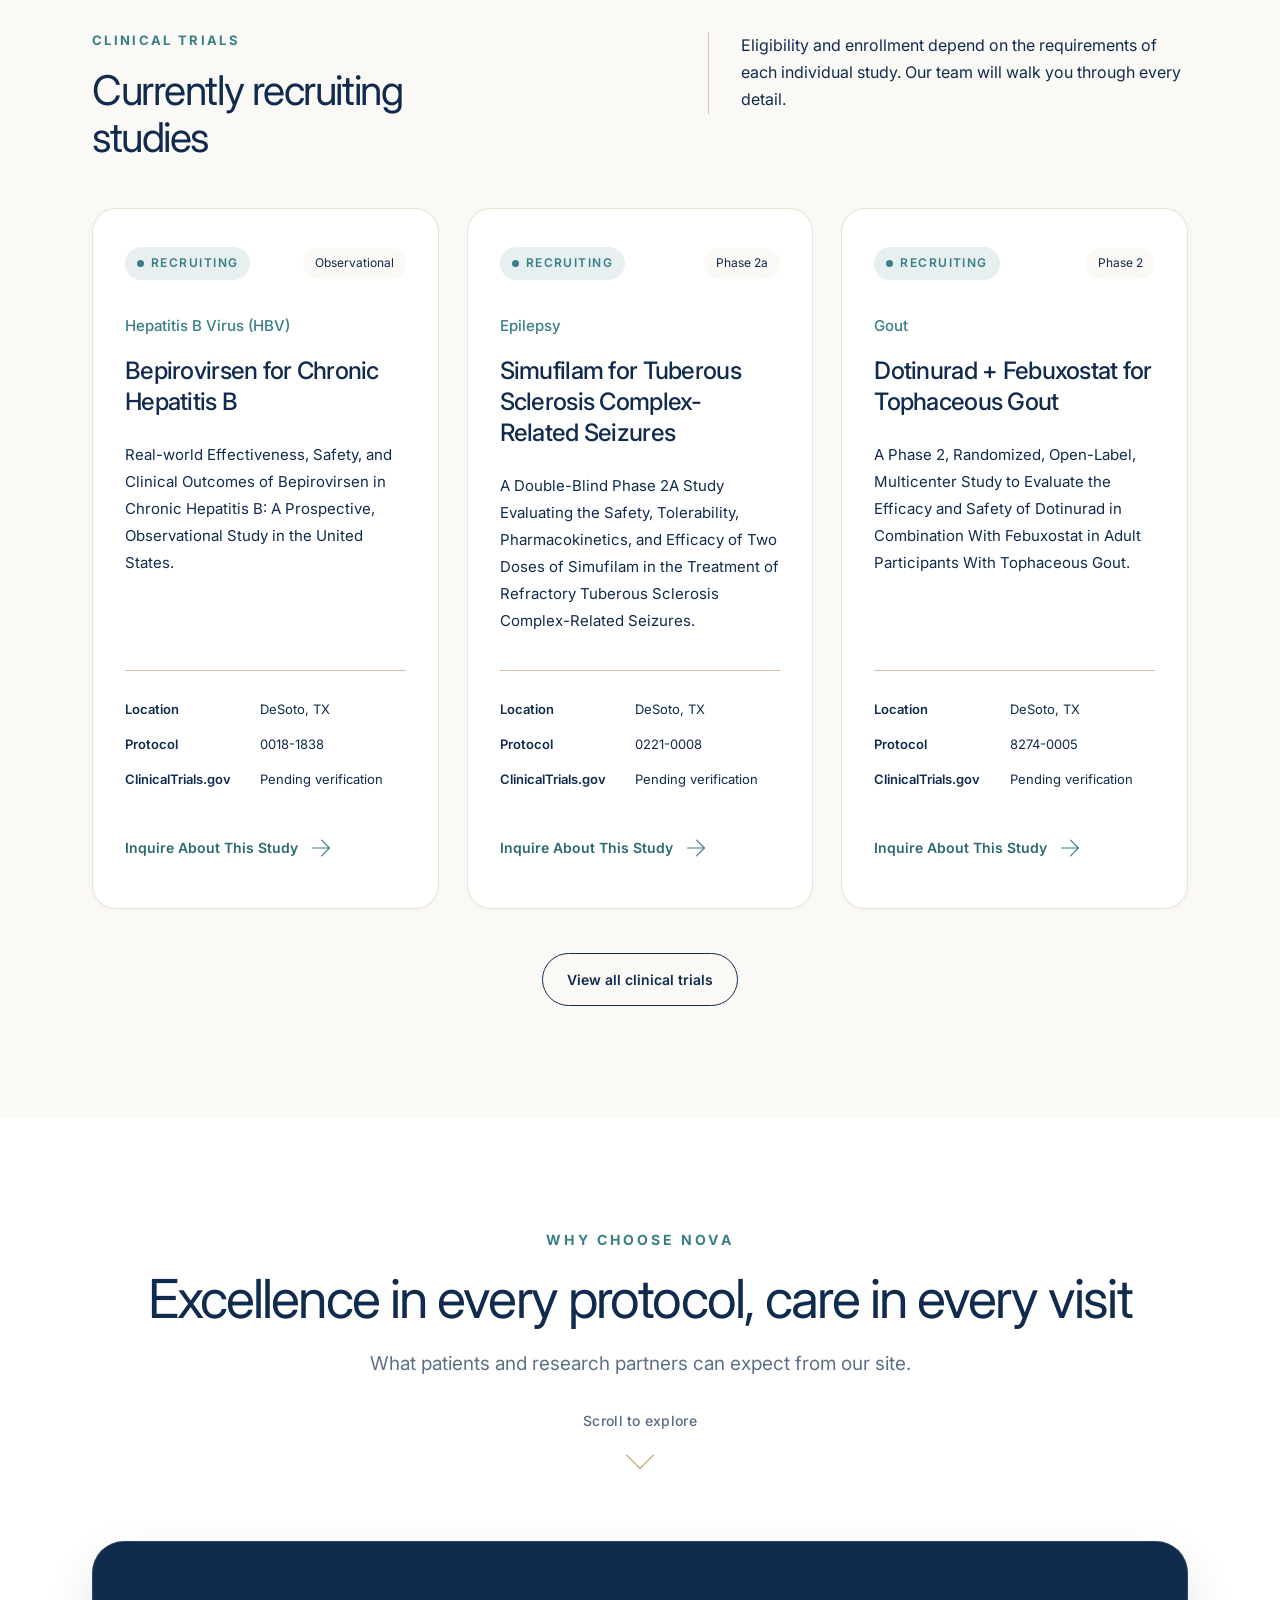
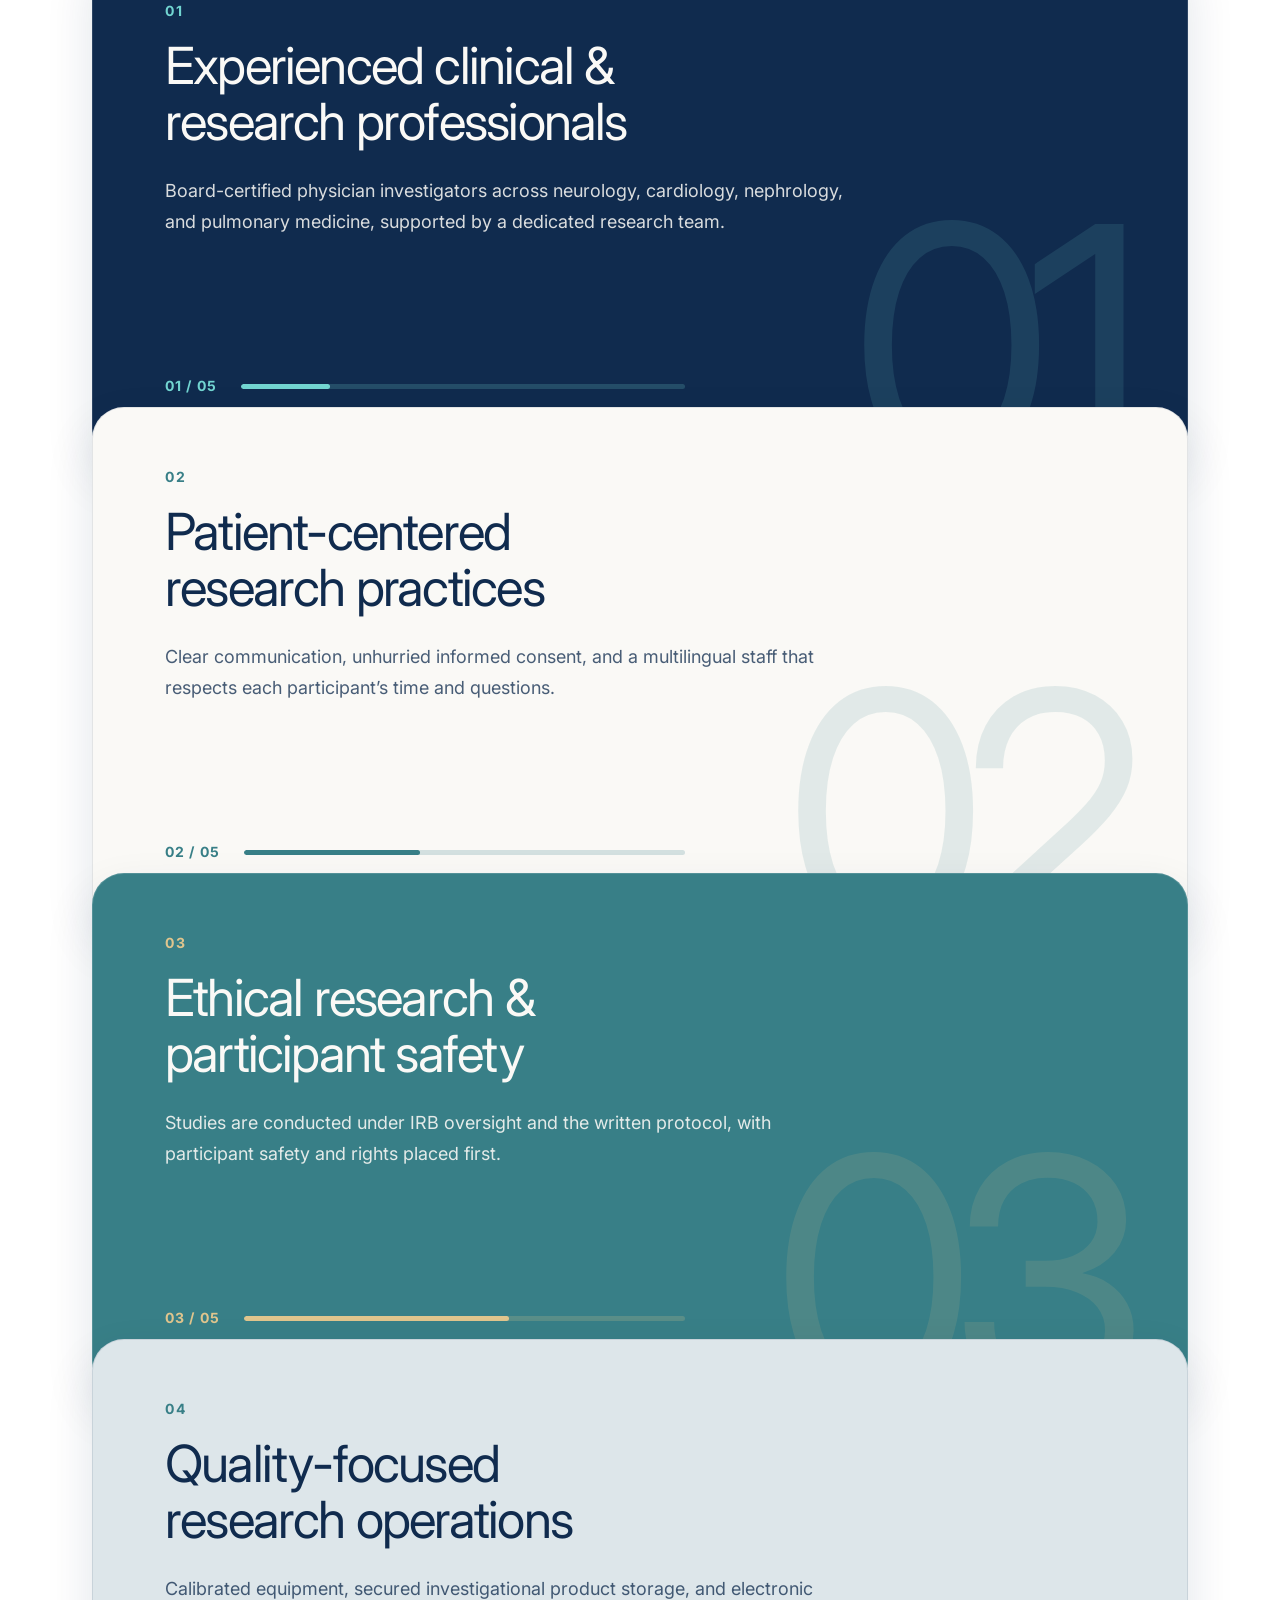
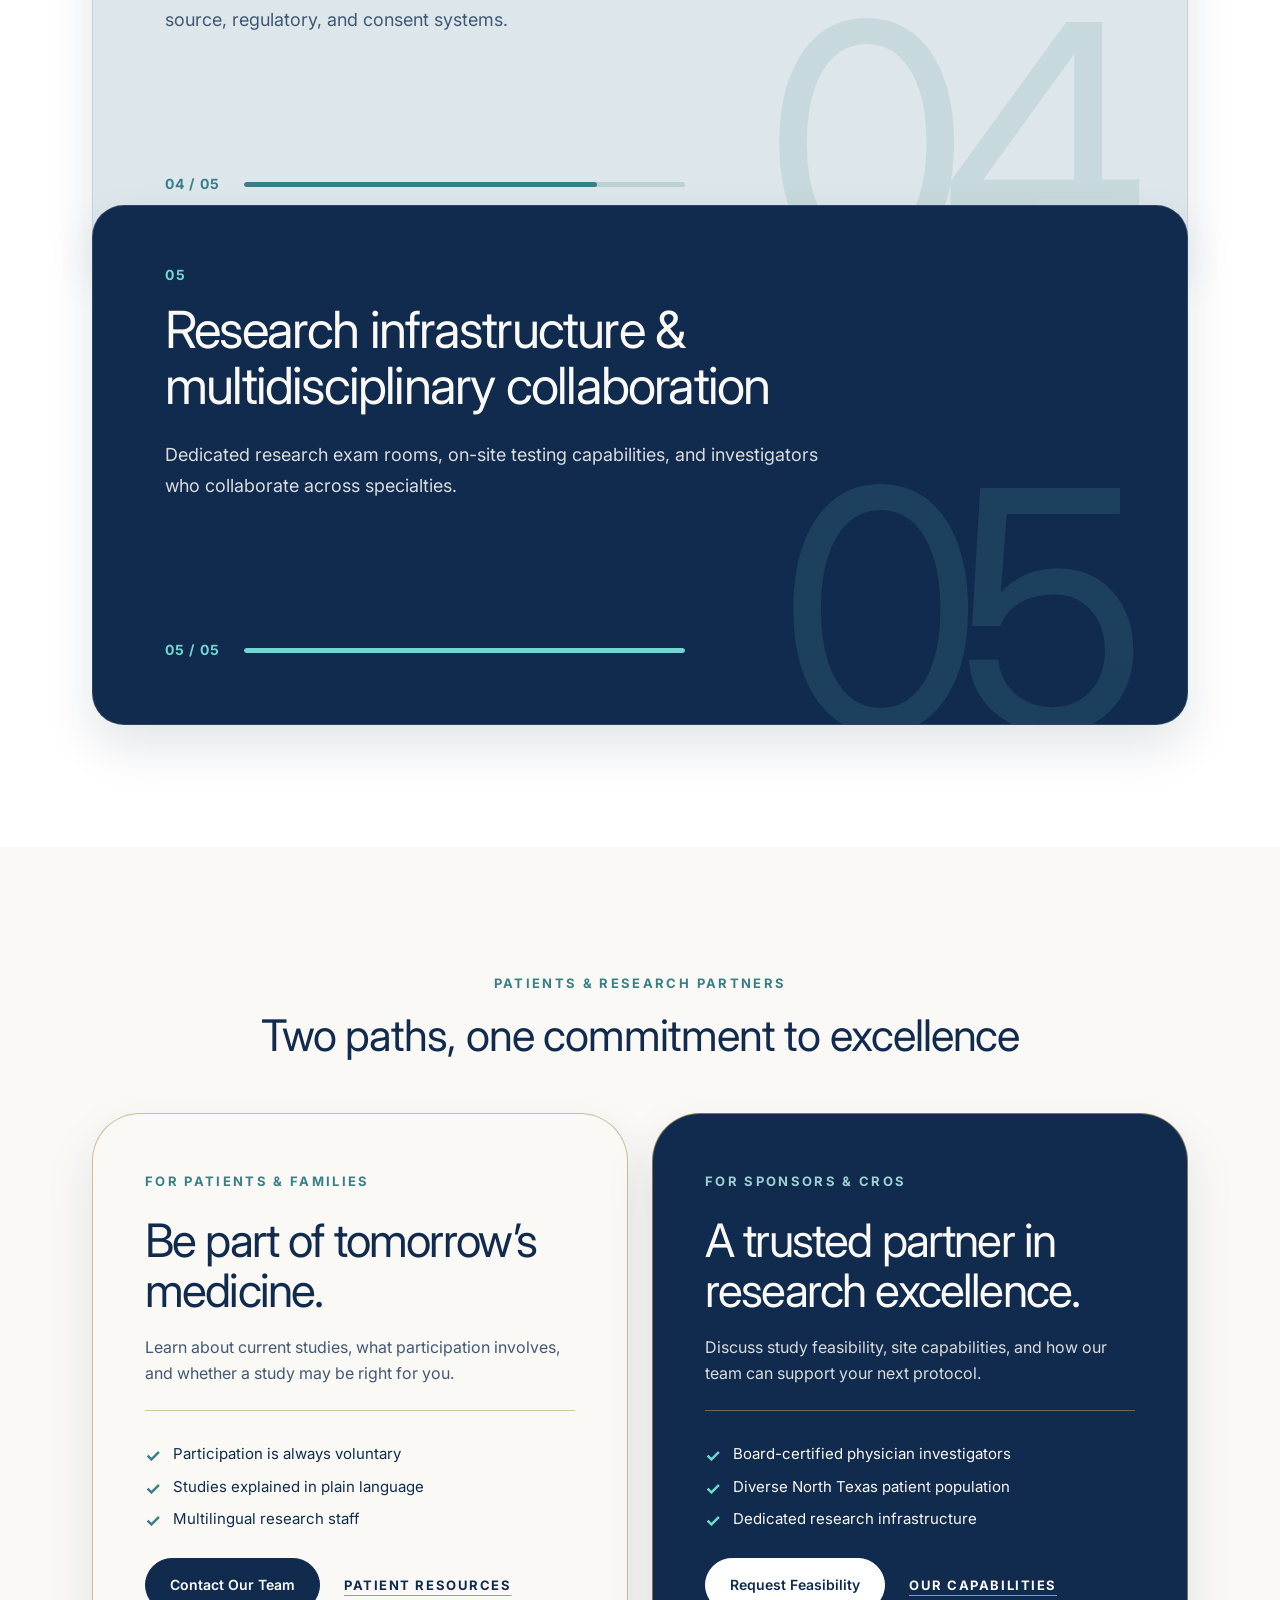
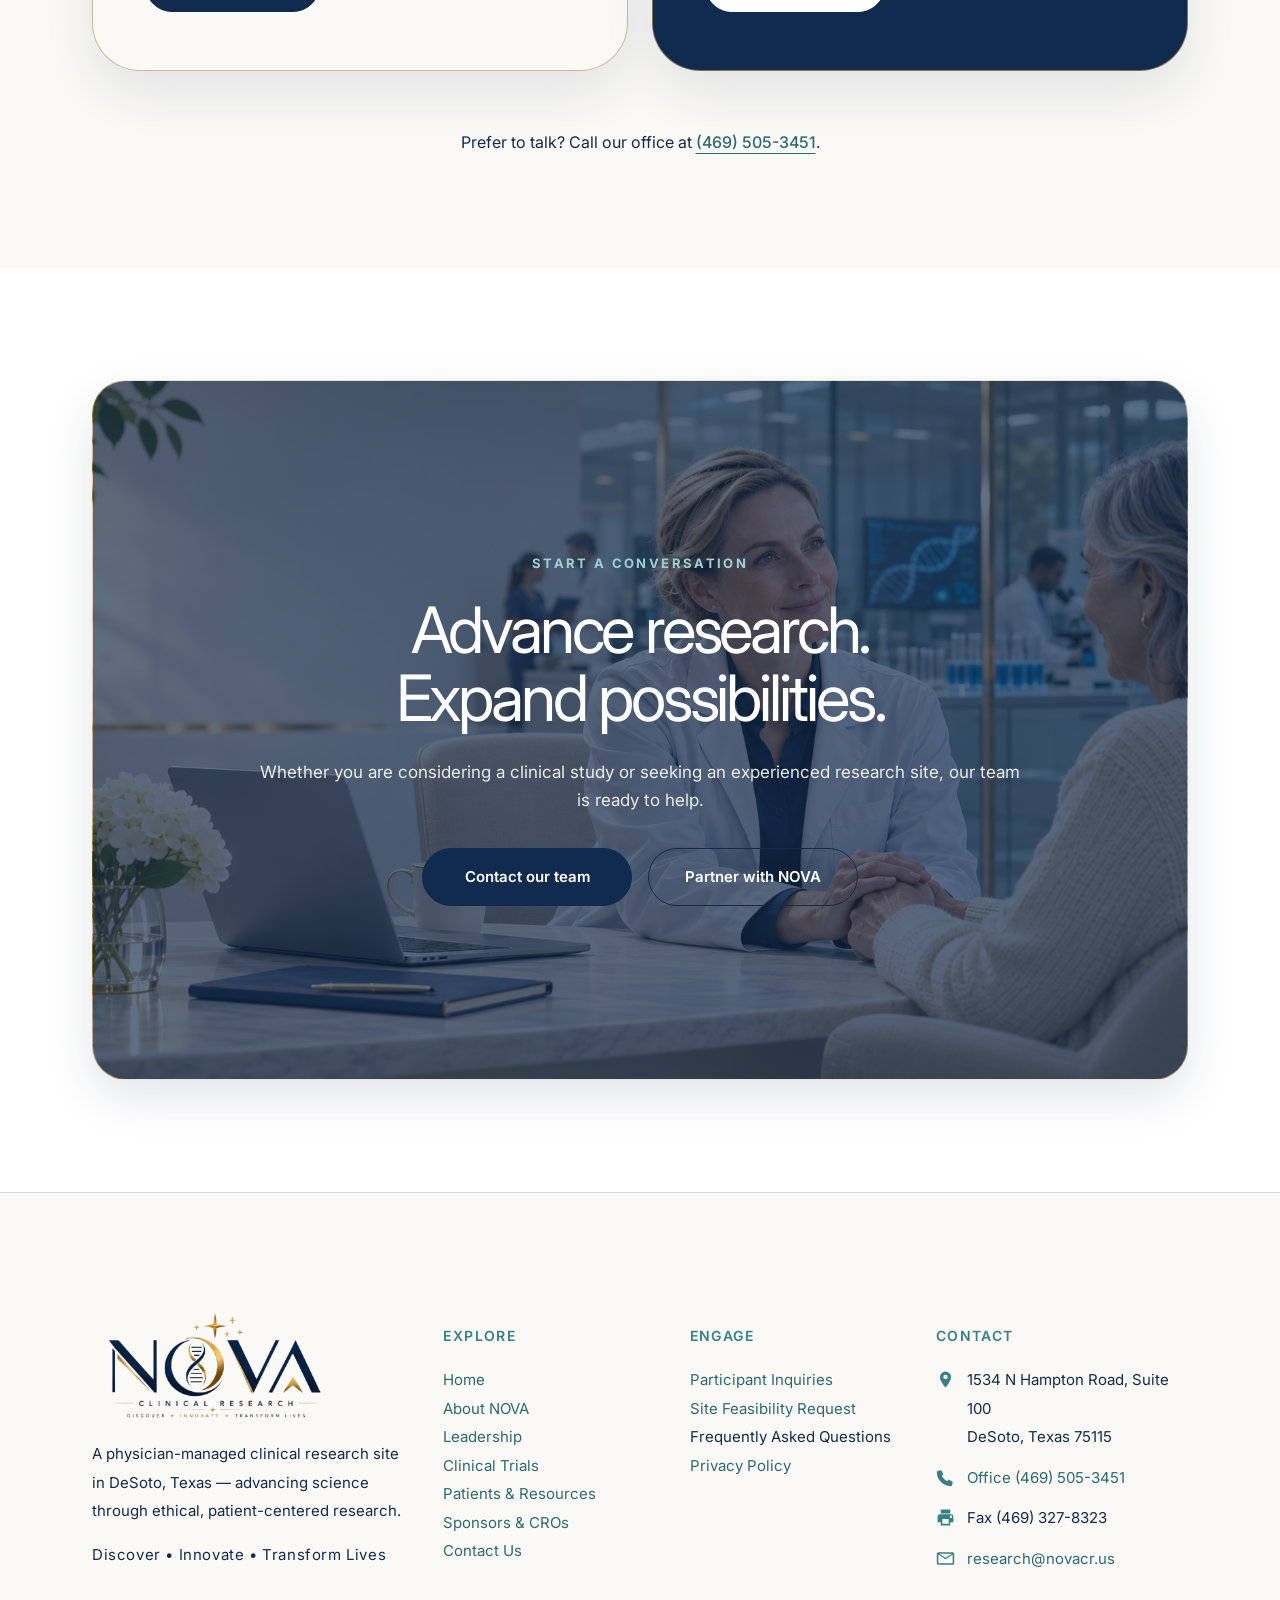
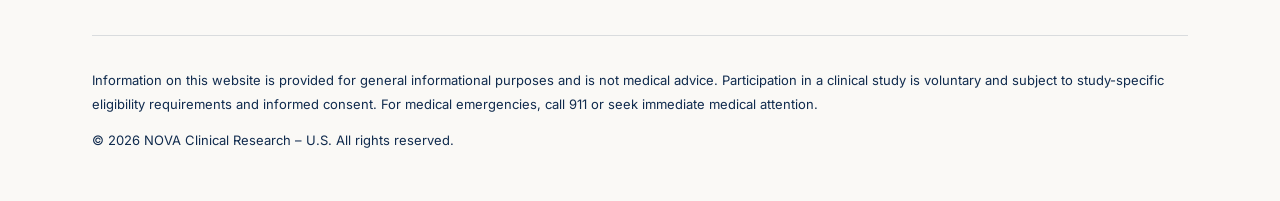
==== commit 18995be2: "new pages" ====
--- a/index.html
+++ b/index.html
@@ -44,10 +44,10 @@
 <a href="leadership.html">Leadership</a>
 <a href="clinical-trials.html">Clinical Trials</a>
 <a href="patients.html">Patients &amp; Resources</a>
-<a href="#sponsors">Sponsors &amp; CROs</a>
-<a href="#contact">Contact Us</a>
+<a href="sponsors.html">Sponsors &amp; CROs</a>
+<a href="contact.html">Contact Us</a>
 </nav>
-<a class="btn header-cta" href="#sponsors">Partner With NOVA</a>
+<a class="btn header-cta" href="sponsors.html">Partner With NOVA</a>
 </div>
 </header>
 <main>
@@ -61,8 +61,8 @@
 <br>Transforming Lives.</h1>
 <p>Connecting scientific innovation with compassionate, patient-centered clinical research to advance tomorrow's healthcare.</p>
 <div class="actions">
-<a class="btn" href="#trials">Explore Clinical Trials</a>
-<a class="btn outline" href="#sponsors">Partner With NOVA</a>
+<a class="btn" href="clinical-trials.html">Explore Clinical Trials</a>
+<a class="btn outline" href="sponsors.html">Partner With NOVA</a>
 </div>
 </div>
 </div>
@@ -253,7 +253,7 @@
           <span class="expertise-services-kicker">Research expertise</span>
           <h2 id="expertise-services-title">Therapeutic areas guided by specialist investigators</h2>
           <p>Focused clinical knowledge for every protocol and every participant.</p>
-          <a class="btn light" href="#trials">Explore current studies</a>
+          <a class="btn light" href="clinical-trials.html">Explore current studies</a>
         </div>
         <div class="expertise-services-metric" aria-label="Six therapeutic areas">
 <strong>6</strong>
@@ -508,7 +508,7 @@
 <dd>Pending verification</dd>
 </div>
 </dl>
-<a href="#contact" class="study-link">Inquire About This Study<svg class="study-link-arrow" aria-hidden="true" focusable="false" xmlns="http://www.w3.org/2000/svg" fill="none" viewBox="0 0 24 24"> <desc> Arrow Right Streamline Icon: https://streamlinehq.com </desc> <path stroke="currentColor" stroke-linecap="round" stroke-linejoin="round" d="M0.75 12h22.5" stroke-width="1.5">
+<a href="contact.html?type=participant#form" class="study-link">Inquire About This Study<svg class="study-link-arrow" aria-hidden="true" focusable="false" xmlns="http://www.w3.org/2000/svg" fill="none" viewBox="0 0 24 24"> <desc> Arrow Right Streamline Icon: https://streamlinehq.com </desc> <path stroke="currentColor" stroke-linecap="round" stroke-linejoin="round" d="M0.75 12h22.5" stroke-width="1.5">
 </path> <path stroke="currentColor" stroke-linecap="round" stroke-linejoin="round" d="M12.75 22.5 23.25 12 12.75 1.5" stroke-width="1.5">
 </path> </svg>
 </a>
@@ -535,7 +535,7 @@
 <dd>Pending verification</dd>
 </div>
 </dl>
-<a href="#contact" class="study-link">Inquire About This Study<svg class="study-link-arrow" aria-hidden="true" focusable="false" xmlns="http://www.w3.org/2000/svg" fill="none" viewBox="0 0 24 24"> <desc> Arrow Right Streamline Icon: https://streamlinehq.com </desc> <path stroke="currentColor" stroke-linecap="round" stroke-linejoin="round" d="M0.75 12h22.5" stroke-width="1.5">
+<a href="contact.html?type=participant#form" class="study-link">Inquire About This Study<svg class="study-link-arrow" aria-hidden="true" focusable="false" xmlns="http://www.w3.org/2000/svg" fill="none" viewBox="0 0 24 24"> <desc> Arrow Right Streamline Icon: https://streamlinehq.com </desc> <path stroke="currentColor" stroke-linecap="round" stroke-linejoin="round" d="M0.75 12h22.5" stroke-width="1.5">
 </path> <path stroke="currentColor" stroke-linecap="round" stroke-linejoin="round" d="M12.75 22.5 23.25 12 12.75 1.5" stroke-width="1.5">
 </path> </svg>
 </a>
@@ -562,14 +562,14 @@
 <dd>Pending verification</dd>
 </div>
 </dl>
-<a href="#contact" class="study-link">Inquire About This Study<svg class="study-link-arrow" aria-hidden="true" focusable="false" xmlns="http://www.w3.org/2000/svg" fill="none" viewBox="0 0 24 24"> <desc> Arrow Right Streamline Icon: https://streamlinehq.com </desc> <path stroke="currentColor" stroke-linecap="round" stroke-linejoin="round" d="M0.75 12h22.5" stroke-width="1.5">
+<a href="contact.html?type=participant#form" class="study-link">Inquire About This Study<svg class="study-link-arrow" aria-hidden="true" focusable="false" xmlns="http://www.w3.org/2000/svg" fill="none" viewBox="0 0 24 24"> <desc> Arrow Right Streamline Icon: https://streamlinehq.com </desc> <path stroke="currentColor" stroke-linecap="round" stroke-linejoin="round" d="M0.75 12h22.5" stroke-width="1.5">
 </path> <path stroke="currentColor" stroke-linecap="round" stroke-linejoin="round" d="M12.75 22.5 23.25 12 12.75 1.5" stroke-width="1.5">
 </path> </svg>
 </a>
 </article>
 </div>
 <div class="studies-actions">
-<a class="btn outline" href="#trials">View all clinical trials</a>
+<a class="btn outline" href="clinical-trials.html">View all clinical trials</a>
 </div>
 </div>
 </section>
@@ -664,8 +664,8 @@
 <li>Multilingual research staff</li>
 </ul>
           <div class="path-actions">
-<a class="btn" href="#contact">Contact Our Team</a>
-<a class="text-link" href="#patients">Patient resources</a>
+<a class="btn" href="contact.html">Contact Our Team</a>
+<a class="text-link" href="patients.html">Patient resources</a>
 </div>
         </div>
       </article>
@@ -680,8 +680,8 @@
 <li>Dedicated research infrastructure</li>
 </ul>
           <div class="path-actions">
-<a class="btn" href="#contact">Request Feasibility</a>
-<a class="text-link" href="#sponsors">Our capabilities</a>
+<a class="btn" href="contact.html?type=sponsor#form">Request Feasibility</a>
+<a class="text-link" href="sponsors.html">Our capabilities</a>
 </div>
         </div>
       </article>
@@ -698,8 +698,8 @@
         <p>Whether you are considering a clinical study or seeking an experienced research site, our team is ready to help.</p>
       </div>
       <div class="closing-cta-actions">
-        <a class="btn closing-cta-primary" href="#contact">Contact our team</a>
-        <a class="btn closing-cta-secondary" href="#sponsors">Partner with NOVA</a>
+        <a class="btn closing-cta-primary" href="contact.html">Contact our team</a>
+        <a class="btn closing-cta-secondary" href="sponsors.html">Partner with NOVA</a>
       </div>
     </div>
   </div>
@@ -719,16 +719,16 @@
 <h4>Explore</h4>
 <a href="#top">Home</a>
 <a href="about.html">About NOVA</a>
-<a href="#why">Leadership</a>
-<a href="#trials">Clinical Trials</a>
-<a href="#patients">Patients &amp; Resources</a>
-<a href="#sponsors">Sponsors &amp; CROs</a>
-<a href="#contact">Contact Us</a>
+<a href="leadership.html">Leadership</a>
+<a href="clinical-trials.html">Clinical Trials</a>
+<a href="patients.html">Patients &amp; Resources</a>
+<a href="sponsors.html">Sponsors &amp; CROs</a>
+<a href="contact.html">Contact Us</a>
 </div>
 <div>
 <h4>Engage</h4>
-<a href="#contact">Participant Inquiries</a>
-<a href="#contact">Site Feasibility Request</a>
+<a href="contact.html?type=participant#form">Participant Inquiries</a>
+<a href="contact.html?type=sponsor#form">Site Feasibility Request</a>
 <span class="footer-text">Frequently Asked Questions</span>
 <a href="privacy.html">Privacy Policy</a>
 </div>
--- a/styles.css
+++ b/styles.css
@@ -144,7 +144,7 @@
 .about-mission blockquote footer:before{content:'';width:40px;height:1px;flex:none;background:var(--gold)}
 @media(max-width:760px){.about-intro{grid-template-columns:1fr;gap:28px}.about-image{aspect-ratio:4/3}.about-mission{margin-top:44px;padding-top:28px}.about-mission blockquote footer{font-size:12px;letter-spacing:.06em}}
 /* About and mission share the left column; a gold helix anchors the right. */
-.about-layout{display:grid;grid-template-columns:minmax(0,1.15fr) minmax(0,.85fr);gap:clamp(36px,6vw,100px);align-items:center}
+.about-layout{display:grid;grid-template-columns:minmax(0,.85fr) minmax(0,1.15fr);gap:clamp(36px,6vw,100px);align-items:center}.about-layout .dna-art{order:1}.about-layout .about-content{order:2}
 .about-copy h2{font-size:clamp(34px,3.2vw,50px);line-height:1.18;letter-spacing:-.03em}
 .about-copy p{font-size:16px;line-height:1.8}
 .about-content .about-mission{margin-top:40px;padding-top:30px}
@@ -152,7 +152,7 @@
 .dna-art{position:relative;min-width:0;height:760px;max-height:85vh;min-height:560px;overflow:hidden;border-radius:32px;background:#F0EBE2;border:1px solid rgba(184,154,96,.18);box-shadow:inset 0 0 64px rgba(184,154,96,.08);isolation:isolate}
 #dna-canvas{position:absolute;inset:0;display:block;width:100%;height:100%;z-index:2}
 .dna-pedestal{position:absolute;bottom:0;left:5%;width:90%;height:26%;display:block;z-index:1;filter:drop-shadow(0 8px 14px rgba(16,43,78,.08))}
-@media(max-width:1050px){.about-layout{gap:32px}.dna-art{height:700px;min-height:520px}.about-content .about-mission blockquote footer{font-size:12px;letter-spacing:.04em}}
+@media(max-width:1050px){.about-layout{gap:32px}.about-layout .about-content{order:1}.about-layout .dna-art{order:2}.dna-art{height:700px;min-height:520px}.about-content .about-mission blockquote footer{font-size:12px;letter-spacing:.04em}}
 @media(max-width:760px){.about-layout{grid-template-columns:1fr}.dna-art{height:560px;min-height:0;max-height:none}.about-content .about-mission{margin-top:32px}.about-copy h2{font-size:36px}}
 /* Mission banner inspired by the supplied reference, without decorative lines. */
 .about-content .about-mission{display:grid;grid-template-columns:190px minmax(0,1fr);margin-top:36px;padding:0;border:2px solid var(--white);border-radius:28px;overflow:hidden;background:#F8F5F0;box-shadow:0 10px 28px rgba(16,43,78,.06)}
@@ -700,7 +700,7 @@
 @media(min-width:1051px){
   .site-header .nav a{font-size:15px}
   .about-page .site-header .header-row{min-height:96px}
-  .about-page .site-header .nav a{color:var(--navy);font-size:16px}
+  .about-page .site-header .nav a{color:var(--navy);font-size:15px}
 }
 .about-page-stats{display:grid;grid-template-columns:repeat(3,minmax(0,1fr));max-width:720px;margin:40px 0 0;padding:26px 0 0;border-top:1px solid rgba(250,249,246,.28)}
 .about-page-stats>div{display:grid;grid-template-columns:auto 1fr;gap:14px;align-items:start;padding:0 24px}
@@ -971,7 +971,7 @@
 .leadership-page{overflow-x:clip}
 .leadership-page main>section{padding-block:var(--section-space)}
 .leadership-hero{background:var(--white)}
-.leadership-hero-panel{position:relative;isolation:isolate;display:grid;grid-template-columns:1fr;align-items:end;min-height:680px;overflow:hidden;padding:76px;border-radius:36px;background:url('assets/nova-hero-lab.png') center/cover no-repeat;box-shadow:0 18px 44px rgba(16,43,78,.12)}
+.leadership-hero-panel{position:relative;isolation:isolate;display:grid;grid-template-columns:1fr;align-items:end;min-height:680px;overflow:hidden;padding:76px;border-radius:36px;background:url('assets/leadership-hero-lab.png') center/cover no-repeat;box-shadow:0 18px 44px rgba(16,43,78,.12)}
 .leadership-hero-panel:after{content:"";position:absolute;inset:0;z-index:-1;background:linear-gradient(90deg,rgba(16,43,78,.94),rgba(16,43,78,.75) 58%,rgba(16,43,78,.38))}
 .leadership-page-number{align-self:start;color:rgba(255,255,255,.2);font-size:clamp(94px,11vw,160px);font-weight:700;line-height:.8;letter-spacing:-.09em}
 .leadership-hero-copy{max-width:900px;color:var(--white)}
@@ -985,7 +985,7 @@
 .director-card{display:grid;grid-template-columns:minmax(320px,.82fr) minmax(0,1.18fr);height:520px;min-height:0;overflow:hidden;border-radius:32px;background:var(--navy);box-shadow:0 20px 50px rgba(16,43,78,.13)}
 .leader-photo{position:relative;min-width:0;height:520px;overflow:hidden;background:var(--teal)}
 .leader-photo img{position:absolute;inset:0;display:block;width:100%;height:100%;object-fit:cover;object-position:center 22%;transition:transform .65s cubic-bezier(.2,.7,.2,1)}
-.director-copy{display:flex;flex-direction:column;justify-content:center;padding:40px 44px;color:var(--white)}
+.director-copy{display:flex;flex-direction:column;justify-content:center;padding:40px 44px 40px 68px;color:var(--white)}
 .director-copy h3,.investigator-card h3{margin:0;font-size:clamp(30px,3vw,44px);font-weight:500;line-height:1.12;letter-spacing:-.035em}
 .director-copy h3{color:var(--white)}
 .leader-role{margin:14px 0 0!important;color:#9ED1D3!important;font-size:14px!important;font-weight:700;line-height:1.5!important;letter-spacing:.05em}
@@ -998,8 +998,13 @@
 @media(hover:hover){.director-card:hover .leader-photo img{transform:scale(1.045)}}
 .investigators{background:var(--ivory)}
 .investigator-scroll-zone{position:relative;height:var(--investigator-scroll-height,1800px)}
-.investigator-sticky{position:sticky;top:104px;width:100vw;margin-left:calc(50% - 50vw);overflow:hidden;padding-block:10px 34px}
+.investigator-sticky{position:sticky;top:var(--investigator-pin-top,104px);width:100vw;margin-left:calc(50% - 50vw);overflow:hidden;padding-block:10px 34px}
 .investigator-grid{display:flex;gap:24px;width:max-content;padding-inline:var(--investigator-edge-gutter,0px);transform:translate3d(var(--investigator-shift,0px),0,0);will-change:transform}
+@media(min-width:701px){
+  .investigator-sticky>.leadership-section-head{width:100%;max-width:var(--max);margin:0 auto 36px;padding-inline:28px}
+  .investigator-sticky>.leadership-section-head h2{font-size:clamp(36px,3.6vw,56px)}
+  .investigator-sticky>.leadership-section-head p{margin-top:16px}
+}
 .investigator-card{position:relative;display:grid;grid-template-columns:40% 60%;width:var(--investigator-card-width,520px);height:350px;flex:0 0 auto;overflow:hidden;padding:0;border:1px solid rgba(16,43,78,.11);border-radius:28px;background:var(--white);box-shadow:0 12px 32px rgba(16,43,78,.05)}
 .investigator-photo{min-width:0;min-height:0;overflow:hidden;background:#dfe8e6}
 .investigator-photo img{display:block;width:100%;height:100%;object-fit:cover;object-position:center top;transition:transform .65s cubic-bezier(.2,.7,.2,1)}
@@ -1029,8 +1034,8 @@
   .leadership-page main>section{padding-block:var(--section-space-tablet)}
   .leadership-page main>section.leadership-hero{padding-top:calc(var(--section-space-tablet) + 22px)}
   .leadership-hero-panel{grid-template-columns:1fr;min-height:620px;margin-top:18px;padding:58px}
-  .director-card{grid-template-columns:42% 58%;height:520px}.leader-photo{height:520px}.director-copy{padding:36px}
-  .investigator-sticky{top:92px}.investigator-card{height:350px}
+  .director-card{grid-template-columns:42% 58%;height:520px}.leader-photo{height:520px}.director-copy{padding:36px 36px 36px 48px}
+  .investigator-sticky{top:var(--investigator-pin-top,92px)}.investigator-card{height:350px}
 }
 @media(max-width:700px){
   .leadership-page main>section{padding-block:var(--section-space-mobile)}
@@ -1039,7 +1044,7 @@
   .leadership-hero-panel:after{background:linear-gradient(180deg,rgba(16,43,78,.42),rgba(16,43,78,.94))}
   .leadership-page-number{position:absolute;top:34px;left:24px;font-size:76px}.leadership-hero h1{font-size:38px}.leadership-hero p{font-size:16px}
   .leadership-section-head h2{font-size:40px}
-  .director-card{grid-template-columns:1fr;height:auto}.leader-photo{height:280px}.director-copy{padding:30px 24px}.director-copy>p:not(.leader-role){font-size:14px}
+  .director-card{grid-template-columns:1fr;height:auto}.leader-photo{height:280px}.director-copy{padding:40px 24px 30px}.director-copy>p:not(.leader-role){font-size:14px}
   .investigator-scroll-zone{height:auto}.investigator-sticky{position:relative;top:auto;width:100%;margin-left:0;overflow:visible;padding-bottom:4px}.investigator-grid{width:100%;gap:16px;overflow-x:auto;scroll-snap-type:x mandatory;scroll-padding-inline:14px;overscroll-behavior-inline:contain;transform:none!important;padding:0 14px 18px;margin:0;scrollbar-width:none}.investigator-grid::-webkit-scrollbar{display:none}.investigator-card{grid-template-columns:1fr;grid-template-rows:auto 1fr;width:84%;max-width:360px;height:560px;min-height:0;scroll-snap-align:start}.investigator-photo{aspect-ratio:16/11}.investigator-content{height:100%;padding:22px}.investigator-count{top:22px;right:22px}.investigator-content>.leadership-kicker{min-height:24px;padding-right:68px;font-size:10px;letter-spacing:.13em}.investigator-content h3{display:block;min-height:52px;margin-top:10px}.investigator-content h3 small{display:inline;white-space:nowrap;margin-left:3px;vertical-align:baseline}.investigator-content .leader-role{min-height:42px;margin-top:6px!important}.investigator-content>p:not(.leader-role){min-height:64px;margin-top:8px}.investigator-card ul{margin-top:auto;padding-top:16px;border-top:1px solid rgba(16,43,78,.14)}.investigator-card h3{font-size:25px}
   .investigator-mobile-controls{display:flex;align-items:center;justify-content:center;gap:16px;margin-top:18px}.investigator-control{display:grid;width:44px;height:44px;place-items:center;border:1px solid rgba(16,43,78,.2);border-radius:50%;background:var(--white);color:var(--navy);cursor:pointer}.investigator-control:before{content:"";width:8px;height:8px;border-top:1.5px solid currentColor;border-right:1.5px solid currentColor}.investigator-prev:before{transform:rotate(-135deg);margin-left:3px}.investigator-next:before{transform:rotate(45deg);margin-right:3px}.investigator-control:disabled{opacity:.35;cursor:default}.investigator-dots{display:flex;align-items:center;gap:7px}.investigator-dots span{width:7px;height:7px;border-radius:50%;background:rgba(16,43,78,.2);transition:width .25s ease,background .25s ease}.investigator-dots span.is-active{width:22px;border-radius:999px;background:var(--teal)}
   .leadership-partner-panel{padding:46px 26px}
@@ -1081,7 +1086,7 @@
 .trials-page .site-header .brand-logo-default{display:none}.trials-page .site-header .brand-logo-scroll{display:block}.trials-page .site-header .nav a{color:var(--navy)}.trials-page .site-header .nav a:hover,.trials-page .site-header .nav a.active,.trials-page .site-header .nav a[aria-current="page"]{color:var(--teal)}.trials-page .site-header .mobile-toggle{color:var(--navy)}.trials-page .site-header .header-cta{background:var(--navy);border-color:var(--navy);color:var(--white)}
 .trials-page main>section{padding-block:var(--section-space)}
 .trials-hero{background:var(--white)}
-.trials-hero-panel{position:relative;isolation:isolate;display:flex;min-height:680px;align-items:flex-end;overflow:hidden;padding:76px;border-radius:36px;background:url('assets/nova-hero-lab.png') center/cover no-repeat;box-shadow:0 18px 44px rgba(16,43,78,.12)}
+.trials-hero-panel{position:relative;isolation:isolate;display:flex;min-height:680px;align-items:flex-end;overflow:hidden;padding:76px;border-radius:36px;background:url('assets/clinical-trials-hero.png') center/cover no-repeat;box-shadow:0 18px 44px rgba(16,43,78,.12)}
 .trials-hero-panel:after{content:"";position:absolute;inset:0;z-index:-1;background:linear-gradient(90deg,rgba(16,43,78,.94),rgba(16,43,78,.74) 58%,rgba(16,43,78,.36))}
 .trials-hero-copy{max-width:880px;color:var(--white)}.trials-hero .leadership-kicker{color:#9ED1D3}.trials-hero h1{max-width:820px;margin:22px 0 0;color:var(--white);font-size:clamp(44px,5vw,72px);font-weight:400;line-height:1.06;letter-spacing:-.05em}.trials-hero p{max-width:690px;margin:30px 0 0;color:rgba(255,255,255,.86);font-size:19px;line-height:1.7}
 .trials-list{background:var(--ivory)}
@@ -1135,7 +1140,7 @@
 /* Patients & Resources page — calm, readable, participant-first. */
 .patients-page{overflow-x:clip}.patients-page .site-header{background:rgba(255,255,255,.94);color:var(--navy);border-bottom:1px solid var(--line);backdrop-filter:blur(12px);-webkit-backdrop-filter:blur(12px)}.patients-page .site-header .brand-logo-default{display:none}.patients-page .site-header .brand-logo-scroll{display:block}.patients-page .site-header .nav a{color:var(--navy)}.patients-page .site-header .nav a:hover,.patients-page .site-header .nav a.active,.patients-page .site-header .nav a[aria-current="page"]{color:var(--teal)}.patients-page .site-header .mobile-toggle{color:var(--navy)}.patients-page .site-header .header-cta{background:var(--navy);border-color:var(--navy);color:var(--white)}
 .patients-page main>section{padding-block:var(--section-space)}
-.patients-hero{background:var(--white)}.patients-hero-panel{position:relative;isolation:isolate;display:flex;min-height:680px;align-items:flex-end;overflow:hidden;padding:76px;border-radius:36px;background:url('assets/nova-about-care.png') center/cover no-repeat;box-shadow:0 18px 44px rgba(16,43,78,.12)}.patients-hero-panel:after{content:"";position:absolute;inset:0;z-index:-1;background:linear-gradient(90deg,rgba(16,43,78,.94),rgba(16,43,78,.72) 58%,rgba(16,43,78,.3))}.patients-hero-copy{max-width:900px;color:var(--white)}.patients-hero .leadership-kicker{color:#9ED1D3}.patients-hero h1{max-width:850px;margin:22px 0 0;color:var(--white);font-size:clamp(44px,5vw,72px);font-weight:400;line-height:1.06;letter-spacing:-.05em}.patients-hero p{max-width:700px;margin:30px 0 0;color:rgba(255,255,255,.88);font-size:19px;line-height:1.7}
+.patients-hero{background:var(--white)}.patients-hero-panel{position:relative;isolation:isolate;display:flex;min-height:680px;align-items:flex-end;overflow:hidden;padding:76px;border-radius:36px;background:url('assets/patients-resources-hero.png') center/cover no-repeat;box-shadow:0 18px 44px rgba(16,43,78,.12)}.patients-hero-panel:after{content:"";position:absolute;inset:0;z-index:-1;background:linear-gradient(90deg,rgba(16,43,78,.94),rgba(16,43,78,.72) 58%,rgba(16,43,78,.3))}.patients-hero-copy{max-width:900px;color:var(--white)}.patients-hero .leadership-kicker{color:#9ED1D3}.patients-hero h1{max-width:850px;margin:22px 0 0;color:var(--white);font-size:clamp(44px,5vw,72px);font-weight:400;line-height:1.06;letter-spacing:-.05em}.patients-hero p{max-width:700px;margin:30px 0 0;color:rgba(255,255,255,.88);font-size:19px;line-height:1.7}
 .patient-learning{background:var(--ivory)}.patient-learning-layout{display:grid;grid-template-columns:minmax(260px,.68fr) minmax(0,1.32fr);gap:76px;align-items:start}.patient-topics{position:sticky;top:124px;padding:32px;border:1px solid var(--line);border-radius:28px;background:var(--white)}.patient-topics nav{display:grid;margin-top:22px}.patient-topics a{display:grid;grid-template-columns:34px 1fr;gap:12px;padding:15px 0;border-top:1px solid var(--line);color:rgba(16,43,78,.75);font-size:13px;line-height:1.45}.patient-topics b{color:var(--gold);font-size:11px;letter-spacing:.1em}.patient-topics a:hover{color:var(--teal);transform:translateX(4px)}
 .patient-answers{display:grid;gap:24px}.patient-answers article{position:relative;scroll-margin-top:120px;overflow:hidden;padding:44px;border:1px solid rgba(16,43,78,.11);border-radius:30px;background:var(--white);box-shadow:0 12px 28px rgba(16,43,78,.045)}.patient-answers article>span{position:absolute;top:22px;right:28px;color:rgba(56,127,135,.12);font-size:72px;font-weight:700;line-height:1}.patient-answers h2{position:relative;max-width:650px;margin:0;padding-right:70px;font-size:clamp(30px,3vw,44px);font-weight:500;line-height:1.13;letter-spacing:-.035em}.patient-answers p{position:relative;max-width:720px;margin:22px 0 0;color:rgba(16,43,78,.74);font-size:16px;line-height:1.75}
 .patient-faq{scroll-margin-top:100px;background:var(--white)}.patient-section-head{max-width:760px;margin-bottom:54px}.patient-section-head h2{margin:16px 0 0;font-size:clamp(42px,4.5vw,66px);font-weight:500;line-height:1.06;letter-spacing:-.045em}.patient-faq-list{display:grid;grid-template-columns:repeat(2,minmax(0,1fr));gap:18px;align-items:start}.patient-faq-list details{overflow:hidden;border:1px solid var(--line);border-radius:22px;background:var(--ivory)}.patient-faq-list summary{position:relative;display:grid;grid-template-columns:38px 1fr auto;gap:14px;align-items:center;padding:24px 58px 24px 24px;color:var(--navy);font-size:17px;font-weight:600;line-height:1.4;cursor:pointer;list-style:none}.patient-faq-list summary::-webkit-details-marker{display:none}.patient-faq-list summary span{color:var(--teal);font-size:11px;letter-spacing:.12em}.patient-faq-list summary:after{content:"+";position:absolute;right:24px;color:var(--gold);font-size:25px;font-weight:400}.patient-faq-list details[open] summary:after{content:"−"}.patient-faq-list details p{margin:0;padding:0 24px 26px 76px;color:rgba(16,43,78,.72);font-size:14px;line-height:1.75}
@@ -1204,3 +1209,219 @@
 @media(max-width:1050px){.privacy-document-head{padding-bottom:68px}.privacy-document-head h1{font-size:clamp(42px,5.5vw,56px)}}
 @media(max-width:700px){.privacy-document-head{padding:10px 0 52px}.privacy-document-head h1{font-size:36px}.privacy-document-head p{font-size:16px}.privacy-document .privacy-articles article{padding:30px 0 34px}.privacy-document .privacy-articles h2{font-size:24px}.privacy-document .privacy-articles p{font-size:16px}}
 
+/* Sponsors & CROs — operational, editorial brand layout. */
+.sponsors-page{overflow-x:clip}
+.sponsors-page .site-header{background:rgba(255,255,255,.94);color:var(--navy);border-bottom:1px solid var(--line);backdrop-filter:blur(12px);-webkit-backdrop-filter:blur(12px)}
+.sponsors-page .site-header .brand-logo-default{display:none}
+.sponsors-page .site-header .brand-logo-scroll{display:block}
+.sponsors-page .site-header .nav a{color:var(--navy)}
+.sponsors-page .site-header .nav a:hover,.sponsors-page .site-header .nav a.active{color:var(--teal)}
+.sponsors-page .site-header .mobile-toggle{color:var(--navy)}
+.sponsors-page .site-header .header-cta{background:var(--navy);border-color:var(--navy);color:var(--white)}
+.sponsors-page main>section{padding-block:var(--section-space)}
+.sponsors-hero{background:var(--white)}
+.sponsors-hero-panel{position:relative;isolation:isolate;display:flex;min-height:680px;align-items:flex-end;overflow:hidden;padding:76px;border-radius:36px;background:url('assets/sponsors-cros-hero.png') center/cover no-repeat;box-shadow:0 18px 44px rgba(16,43,78,.12)}
+.sponsors-hero-panel:after{content:"";position:absolute;inset:0;z-index:-1;background:linear-gradient(90deg,rgba(16,43,78,.95),rgba(16,43,78,.76) 58%,rgba(16,43,78,.38))}
+.sponsors-hero-copy{max-width:980px;color:var(--white)}
+.sponsors-hero .leadership-kicker{color:#9ED1D3}
+.sponsors-hero h1{max-width:940px;margin:22px 0 0;color:var(--white);font-size:clamp(44px,5vw,72px);font-weight:400;line-height:1.06;letter-spacing:-.05em}
+.sponsors-hero p{max-width:720px;margin:30px 0 0;color:rgba(255,255,255,.88);font-size:19px;line-height:1.7}
+.sponsors-section-head h2{max-width:820px;margin:16px 0 0;font-size:clamp(40px,4.3vw,66px);font-weight:500;line-height:1.06;letter-spacing:-.045em}
+.sponsors-section-head-row{display:flex;align-items:end;justify-content:space-between;gap:60px;margin-bottom:58px}
+.sponsors-section-head-row>p{max-width:450px;margin:0;color:rgba(16,43,78,.7);font-size:17px;line-height:1.75}
+.sponsors-why{background:var(--white)}
+.sponsors-why-layout{display:grid;grid-template-columns:minmax(0,1.08fr) minmax(340px,.92fr);gap:clamp(60px,8vw,130px);align-items:end}
+.sponsors-why-copy{padding-left:42px;border-left:1px solid rgba(184,154,96,.55)}
+.sponsors-why-copy p{max-width:650px;margin:0;color:rgba(16,43,78,.75);font-size:18px;line-height:1.85}
+.sponsors-why-copy .btn{margin-top:30px}
+.sponsors-therapeutic{background:var(--ivory)}
+.therapeutic-grid{display:grid;grid-template-columns:repeat(3,minmax(0,1fr));gap:18px}
+.therapeutic-grid article{position:relative;isolation:isolate;min-height:390px;overflow:hidden;padding:32px;border:1px solid rgba(16,43,78,.11);border-radius:26px;background:var(--white);box-shadow:0 10px 28px rgba(16,43,78,.045);outline:0;transition:transform .42s cubic-bezier(.2,.7,.2,1),border-color .35s ease,box-shadow .35s ease,background-color .35s ease}
+.therapeutic-grid article:before{content:"";position:absolute;inset:0;z-index:0;background:linear-gradient(145deg,rgba(56,127,135,.96) 0%,rgba(16,43,78,.98) 68%,rgba(16,43,78,1) 100%);opacity:0;transition:opacity .42s ease}
+.therapeutic-grid article:after{content:"";position:absolute;inset:0;z-index:0;background:linear-gradient(180deg,rgba(16,43,78,.04) 0%,rgba(16,43,78,.18) 48%,rgba(16,43,78,.72) 100%);opacity:0;transition:opacity .42s ease}
+.therapeutic-icon{position:absolute;top:32px;left:32px;z-index:1;display:grid;width:62px;height:62px;place-items:center;border:1px solid rgba(56,127,135,.18);border-radius:19px;background:rgba(56,127,135,.07);transform-origin:center;transition:top .55s cubic-bezier(.2,.7,.2,1),left .55s cubic-bezier(.2,.7,.2,1),transform .55s cubic-bezier(.2,.7,.2,1),opacity .4s ease,background-color .35s ease,border-color .35s ease}
+.therapeutic-icon img{display:block;width:34px;height:34px;object-fit:contain;filter:invert(43%) sepia(18%) saturate(1350%) hue-rotate(136deg) brightness(92%) contrast(88%);transition:filter .35s ease}
+.therapeutic-copy{position:relative;z-index:2;display:flex;height:100%;min-width:0;flex-direction:column;justify-content:flex-end;padding-top:92px;transition:padding .45s ease}
+.therapeutic-copy>span{position:absolute;top:0;right:0;color:var(--gold);font-size:12px;font-weight:700;letter-spacing:.14em;transition:color .35s ease}
+.therapeutic-grid h3{max-width:310px;margin:0;font-size:27px;font-weight:500;line-height:1.2;letter-spacing:-.03em;transition:color .35s ease,transform .45s ease}
+.therapeutic-grid p{margin:18px 0 0;color:rgba(16,43,78,.7);font-size:15px;line-height:1.75;transition:color .35s ease,transform .45s ease}
+.therapeutic-grid article:hover,.therapeutic-grid article:focus-visible{transform:translateY(-7px);border-color:rgba(56,127,135,.45);box-shadow:0 22px 46px rgba(16,43,78,.16)}
+.therapeutic-grid article:hover:before,.therapeutic-grid article:hover:after,.therapeutic-grid article:focus-visible:before,.therapeutic-grid article:focus-visible:after{opacity:1}
+.therapeutic-grid article:hover .therapeutic-icon,.therapeutic-grid article:focus-visible .therapeutic-icon{top:50%;left:60%;transform:translate(-50%,-50%) scale(8) rotate(-10deg);border-color:transparent;background:transparent;opacity:.19}
+.therapeutic-grid article:hover .therapeutic-icon img,.therapeutic-grid article:focus-visible .therapeutic-icon img{filter:brightness(0) invert(1)}
+.therapeutic-grid article:hover .therapeutic-copy,.therapeutic-grid article:focus-visible .therapeutic-copy{justify-content:space-between;padding-top:0}
+.therapeutic-grid article:hover h3,.therapeutic-grid article:focus-visible h3{color:var(--white)}
+.therapeutic-grid article:hover p,.therapeutic-grid article:focus-visible p{color:rgba(255,255,255,.84)}
+.therapeutic-grid article:hover .therapeutic-copy>span,.therapeutic-grid article:focus-visible .therapeutic-copy>span{color:#D6C18E}
+.sponsors-therapeutic-alt{overflow:clip;background:var(--ivory);color:var(--navy)}
+.sponsors-therapeutic-alt .leadership-kicker{color:var(--teal)}.sponsors-therapeutic-alt .sponsors-section-head h2{color:var(--navy)}
+.therapeutic-alt-scroll{position:relative}
+.therapeutic-alt-layout{position:relative;display:grid;grid-template-columns:minmax(0,1fr) minmax(0,1fr);min-height:680px;border:0;border-radius:0;overflow:hidden;background:transparent}
+.therapeutic-alt-visual{position:relative;isolation:isolate;display:flex;min-width:0;align-items:center;justify-content:center;overflow:hidden;padding:58px;background:var(--navy)}
+.therapeutic-alt-visual:before{content:"";position:absolute;inset:0;z-index:-1;background:linear-gradient(145deg,rgba(16,43,78,.26),rgba(56,127,135,.22))}
+.therapeutic-alt-visual:after{content:"";position:absolute;inset:0;z-index:0;background:linear-gradient(90deg,rgba(16,43,78,.18),rgba(16,43,78,.48));pointer-events:none}
+.therapeutic-alt-orbit{position:absolute;z-index:1;width:min(72%,500px);aspect-ratio:1;border:1px solid rgba(56,127,135,.38);border-radius:50%;box-shadow:0 0 0 54px rgba(56,127,135,.05),0 0 0 108px rgba(56,127,135,.035)}
+.therapeutic-alt-visual>img{position:absolute;inset:0;width:100%;height:100%;object-fit:cover;object-position:38% center;opacity:1}
+.therapeutic-alt-visual-copy{position:absolute;right:42px;bottom:38px;left:42px;display:flex;align-items:end;justify-content:space-between;gap:28px;border-top:1px solid rgba(158,209,211,.35);padding-top:22px}.therapeutic-alt-visual-copy span{color:var(--gold);font-size:13px;font-weight:700;letter-spacing:.16em}.therapeutic-alt-visual-copy h3{max-width:430px;margin:0;color:var(--white);font-size:clamp(28px,3vw,44px);font-weight:500;line-height:1.1;text-align:right;letter-spacing:-.04em}
+.therapeutic-alt-visual{background:transparent;padding:0}
+.therapeutic-alt-visual:before,.therapeutic-alt-visual:after{display:none}
+.therapeutic-alt-visual-copy{z-index:2;right:0;bottom:0;left:0;min-height:104px;padding:22px 28px;border:0;background:var(--ivory)}
+.therapeutic-alt-visual-copy h3{color:var(--navy);font-size:clamp(26px,2.5vw,38px)}
+.therapeutic-alt-progress{position:absolute;z-index:4;top:0;bottom:0;left:50%;width:3px;overflow:hidden;transform:translateX(-50%);background:rgba(255,255,255,.16);pointer-events:none}.therapeutic-alt-progress span{display:block;width:100%;height:calc(var(--therapeutic-progress,0) * 100%);background:linear-gradient(180deg,var(--teal),var(--gold));transition:height .14s linear}
+.therapeutic-alt-list{display:flex;min-width:0;flex-direction:column;border-left:1px solid rgba(56,127,135,.45)}
+.therapeutic-alt-item{position:relative;display:grid;grid-template-columns:42px minmax(0,1fr) 14px;column-gap:16px;align-items:center;width:100%;flex:1;padding:26px 36px;border:0;border-bottom:1px solid rgba(56,127,135,.4);background:transparent;color:rgba(255,255,255,.5);text-align:left;cursor:pointer;transition:flex .5s cubic-bezier(.2,.7,.2,1),background-color .35s ease,color .35s ease}
+.therapeutic-alt-item:last-child{border-bottom:0}.therapeutic-alt-item:hover{background:rgba(158,209,211,.055);color:rgba(255,255,255,.8)}.therapeutic-alt-item:focus-visible{outline:3px solid var(--gold);outline-offset:-4px}
+.therapeutic-alt-item>span{color:var(--teal);font-size:12px;font-weight:700;letter-spacing:.12em}.therapeutic-alt-item strong{font-size:21px;font-weight:600;line-height:1.3}.therapeutic-alt-item i{width:10px;height:10px;border-radius:50%;background:var(--teal);opacity:.68;transition:background-color .3s ease,opacity .3s ease,transform .3s ease}.therapeutic-alt-item p{grid-column:2/4;max-height:0;max-width:610px;overflow:hidden;margin:0;color:rgba(255,255,255,.83);font-size:15px;line-height:1.7;opacity:0;transform:translateY(8px);transition:max-height .5s cubic-bezier(.2,.7,.2,1),margin .4s ease,opacity .3s ease,transform .4s ease}.therapeutic-alt-item.is-active{flex:1.65;background:rgba(56,127,135,.16);color:var(--white)}.therapeutic-alt-item.is-active>span{color:var(--gold)}.therapeutic-alt-item.is-active i{background:var(--gold);opacity:1;transform:scale(1.25)}.therapeutic-alt-item.is-active p{max-height:180px;margin-top:18px;opacity:1;transform:none}
+@media(min-width:1051px){
+  .sponsors-therapeutic{display:none}
+  .sponsors-therapeutic-alt>.wrap{max-width:none;width:100%;padding-inline:0}
+  .sponsors-therapeutic-alt .sponsors-section-head{max-width:var(--max);margin-inline:auto;padding-inline:28px}
+  .therapeutic-alt-scroll{height:calc(100svh + 360vh)}
+  .therapeutic-alt-layout{position:sticky;top:var(--therapeutic-header-height,90px);width:calc(min(100%,var(--max)) - 56px);height:min(680px,calc(100svh - var(--therapeutic-header-height,90px) - 48px));margin-inline:auto;min-height:0;max-height:none;transition:width .6s cubic-bezier(.2,.7,.2,1),height .6s cubic-bezier(.2,.7,.2,1)}
+  .therapeutic-alt-layout.is-expanded{width:100%;height:calc(100svh - var(--therapeutic-header-height,90px))}
+  .therapeutic-alt-list{min-height:0}
+  .therapeutic-alt-item{min-height:0;padding:clamp(10px,2vh,26px) clamp(28px,4vw,72px)}
+  .therapeutic-alt-item p{font-size:16px}
+}
+.therapeutic-alt-list{border-left:0}
+.therapeutic-alt-progress{background:rgba(56,127,135,.18)}
+.therapeutic-alt-item{color:rgba(16,43,78,.65);border-bottom-color:rgba(16,43,78,.16)}
+.therapeutic-alt-item:hover{background:transparent;color:var(--navy)}
+.therapeutic-alt-item p{color:rgba(16,43,78,.76)}
+.therapeutic-alt-item.is-active{background:transparent;color:var(--navy)}
+.sponsors-capabilities{background:var(--navy);color:var(--white)}
+.sponsors-capabilities .leadership-kicker{color:#9ED1D3}
+.sponsors-capabilities h2{color:var(--white)}
+.sponsors-capabilities .sponsors-section-head-row>p{color:rgba(255,255,255,.76)}
+.capability-grid{display:grid;grid-template-columns:repeat(2,minmax(0,1fr));gap:24px;counter-reset:capability}
+.capability-grid article{position:relative;min-width:0;padding:36px;border:1px solid rgba(255,255,255,.22);border-radius:20px;counter-increment:capability;transition:border-color .25s ease,background-color .25s ease}
+.capability-grid article:before{content:counter(capability,decimal-leading-zero);display:block;margin-bottom:24px;color:var(--gold);font-size:13px;font-weight:700;letter-spacing:.14em}
+.capability-grid article:hover{border-color:var(--gold);background:rgba(255,255,255,.025)}
+.capability-grid h3{margin:0;color:var(--white);font-size:22px;font-weight:500;line-height:1.35}
+.capability-grid h3:not(:first-child){margin-top:34px;padding-top:34px;border-top:1px solid rgba(255,255,255,.16)}
+.capability-grid ul{display:grid;gap:12px;margin:24px 0 0;padding:0;list-style:none}
+.capability-grid li{position:relative;padding-left:20px;color:rgba(255,255,255,.84);font-size:16px;line-height:1.65}
+.capability-grid li:before{content:"";position:absolute;top:.72em;left:0;width:7px;height:1px;background:var(--gold)}
+.sponsors-recruitment{background:var(--ivory)}
+.recruitment-layout{display:grid;grid-template-columns:minmax(0,1fr) minmax(380px,.85fr);gap:clamp(70px,9vw,150px);align-items:center}
+.recruitment-copy h2{max-width:740px;margin:16px 0 0;font-size:clamp(40px,4.3vw,66px);font-weight:500;line-height:1.06;letter-spacing:-.045em}
+.recruitment-copy p{max-width:720px;margin:26px 0 0;color:rgba(16,43,78,.72);font-size:16px;line-height:1.8}
+.demographics{padding:42px;border:1px solid rgba(16,43,78,.11);border-radius:28px;background:var(--ivory);box-shadow:0 14px 34px rgba(16,43,78,.05)}
+.demographics>.leadership-kicker{margin-bottom:28px}
+.demographic-row{padding:18px 0;border-top:1px solid var(--line)}
+.demographic-row>div{display:flex;align-items:baseline;justify-content:space-between;gap:20px}
+.demographic-row strong{color:var(--navy);font-size:28px;font-weight:500}
+.demographic-row span{color:rgba(16,43,78,.72);font-size:14px}
+.demographic-row i{display:block;width:100%;height:4px;margin-top:12px;overflow:hidden;border-radius:999px;background:rgba(56,127,135,.12)}
+.demographic-row i:after{content:"";display:block;width:var(--value);height:100%;border-radius:inherit;background:linear-gradient(90deg,var(--teal),var(--gold))}
+.sponsors-feasibility{background:var(--white)}
+.sponsors-feasibility-concept{background:var(--white)}
+.sponsors-page main>section.sponsors-feasibility-concept.is-concept-hidden{padding-top:0}
+.sponsors-feasibility-concept.is-concept-hidden .feasibility-concept-layout{display:none}
+.sponsors-feasibility-concept.is-concept-hidden .sponsors-cta-panel{margin-top:0}
+.feasibility-concept-layout{display:grid;grid-template-columns:minmax(0,.85fr) minmax(0,1.15fr);gap:clamp(48px,8vw,120px);align-items:start}
+.feasibility-concept-heading{position:sticky;top:120px;margin:0}
+.feasibility-concept-heading h2{font-size:clamp(36px,3.8vw,56px)}
+.feasibility-timeline{margin:0;padding:0;list-style:none}
+.feasibility-timeline li{position:relative;display:grid;grid-template-columns:56px minmax(0,1fr);gap:28px;padding-bottom:44px}
+.feasibility-timeline li:not(:last-child):before{content:"";position:absolute;top:56px;bottom:0;left:27px;width:1px;background:rgba(56,127,135,.28)}
+.feasibility-timeline li:last-child{padding-bottom:0}
+.feasibility-timeline-number{position:relative;display:grid;place-items:center;width:56px;height:56px;border:1px solid rgba(56,127,135,.3);border-radius:50%;background:var(--ivory);color:var(--teal);font-size:18px;font-weight:600;transition:background-color .4s ease,color .4s ease,border-color .4s ease}
+.feasibility-timeline li.is-complete .feasibility-timeline-number{background:var(--teal);border-color:var(--teal);color:var(--white)}
+@media(prefers-reduced-motion:reduce){.feasibility-timeline-number{transition:none}}
+.feasibility-timeline .leadership-kicker{margin-top:4px;font-size:11px;color:var(--teal)}
+.feasibility-timeline h3{margin:12px 0;font-size:28px;font-weight:500;letter-spacing:-.025em;color:var(--navy)}
+.feasibility-timeline p{max-width:520px;margin:0;color:rgba(16,43,78,.76);font-size:16px;line-height:1.75}
+@media(max-width:1050px){.feasibility-concept-layout{grid-template-columns:1fr;gap:44px}.feasibility-concept-heading{position:static}}
+@media(max-width:700px){.feasibility-timeline li{grid-template-columns:44px minmax(0,1fr);gap:20px;padding-bottom:36px}.feasibility-timeline-number{width:44px;height:44px;font-size:15px}.feasibility-timeline li:not(:last-child):before{top:44px;left:21px}.feasibility-timeline h3{font-size:24px}}
+.feasibility-steps{display:grid;grid-template-columns:repeat(4,minmax(0,1fr));margin:0;padding:0;list-style:none}
+.feasibility-steps li{min-height:340px;padding:32px 30px}
+.feasibility-steps li+li{border-left:1px solid rgba(16,43,78,.18)}
+.feasibility-steps li>span{display:flex;align-items:baseline;gap:12px;color:var(--teal);font-size:11px;font-weight:700;letter-spacing:.16em;text-transform:uppercase}
+.feasibility-steps b{color:rgba(184,154,96,.52);font-size:52px;font-weight:500;letter-spacing:-.05em;line-height:1}
+.feasibility-steps h3{margin:64px 0 14px;font-size:23px;font-weight:500;line-height:1.25}
+.feasibility-steps p{margin:0;color:rgba(16,43,78,.7);font-size:14px;line-height:1.75}
+@media(min-width:1051px){
+  .feasibility-steps li{display:flex;flex-direction:column;min-height:420px}
+  .feasibility-steps li:nth-child(even){justify-content:flex-end}
+}
+.sponsors-cta-panel{position:relative;isolation:isolate;min-height:340px;overflow:hidden;margin-top:56px;padding:70px;border-radius:32px;background:var(--navy);color:var(--white)}
+.sponsors-cta-panel:before{content:"";position:absolute;z-index:-2;top:0;right:-7%;bottom:0;width:66%;background:url('assets/nova-dna-cta-banner.png') right center/cover no-repeat;opacity:.26}
+.sponsors-cta-panel:after{content:"";position:absolute;z-index:-1;inset:0;background:linear-gradient(90deg,var(--navy),rgba(16,43,78,.95) 52%,rgba(16,43,78,.32))}
+.sponsors-cta-panel .leadership-kicker{color:#9ED1D3}
+.sponsors-cta-panel h2{max-width:720px;margin:18px 0 0;color:var(--white);font-size:clamp(40px,4.4vw,64px);font-weight:500;line-height:1.06;letter-spacing:-.045em}
+.sponsors-cta-panel p{max-width:620px;margin:24px 0 0;color:rgba(255,255,255,.84);font-size:17px;line-height:1.7}
+.sponsors-cta-actions{display:flex;flex-wrap:wrap;gap:12px;margin-top:32px}
+.sponsors-cta-panel .btn{flex:none;border-color:var(--white);background:var(--white);color:var(--navy)}
+.sponsors-cta-panel .btn:hover{border-color:#9ED1D3;background:#9ED1D3}
+
+/* Sponsors page motion. */
+.motion-ready .sponsors-hero-copy>*{opacity:0;transform:translateY(22px)}
+.motion-ready.page-ready .sponsors-hero-copy>*{opacity:1;transform:none;transition:opacity .72s cubic-bezier(.2,.7,.2,1),transform .72s cubic-bezier(.2,.7,.2,1)}
+.motion-ready.page-ready .sponsors-hero-copy>*:nth-child(1){transition-delay:.18s}
+.motion-ready.page-ready .sponsors-hero-copy>*:nth-child(2){transition-delay:.28s}
+.motion-ready.page-ready .sponsors-hero-copy>*:nth-child(3){transition-delay:.38s}
+@media(max-width:1050px){
+  .sponsors-page main>section{padding-block:var(--section-space-tablet)}
+  .sponsors-page main>section.sponsors-hero{padding-top:calc(var(--section-space-tablet) + 22px)}
+  .sponsors-hero-panel{min-height:620px;margin-top:18px;padding:58px}
+  .sponsors-why-layout{grid-template-columns:1fr;gap:42px;align-items:start}.sponsors-why-copy{padding:32px 0 0;border-top:1px solid rgba(184,154,96,.55);border-left:0}
+  .therapeutic-grid{grid-template-columns:repeat(2,minmax(0,1fr))}.therapeutic-grid article{min-height:370px}
+  .sponsors-therapeutic-alt{display:none}
+  .capability-grid{gap:20px}.capability-grid article{padding:30px}
+  .recruitment-layout{grid-template-columns:1fr;gap:48px}.demographics{max-width:720px}
+  .feasibility-steps{grid-template-columns:repeat(2,minmax(0,1fr))}.feasibility-steps li:nth-child(3){border-left:0}.feasibility-steps li{min-height:300px}
+}
+@media(max-width:700px){
+  .sponsors-page main>section{padding-block:var(--section-space-mobile)}
+  .sponsors-page main>section.sponsors-hero{padding-top:calc(var(--section-space-mobile) + 44px)}
+  .sponsors-hero-panel{min-height:580px;margin-top:16px;padding:38px 24px;border-radius:28px;background-position:62% center}.sponsors-hero-panel:after{background:linear-gradient(180deg,rgba(16,43,78,.42),rgba(16,43,78,.94))}
+  .sponsors-hero h1{font-size:38px}.sponsors-hero p{font-size:16px}
+  .sponsors-section-head h2,.recruitment-copy h2{font-size:40px}.sponsors-section-head-row{display:block;margin-bottom:38px}.sponsors-section-head-row>p{margin-top:22px}
+  .sponsors-why-copy p{font-size:16px}.sponsors-why-copy .btn{width:100%}
+  .therapeutic-grid{grid-template-columns:1fr}.therapeutic-grid article{min-height:340px;padding:26px;border-radius:22px}.therapeutic-icon{top:26px;left:26px;width:56px;height:56px;border-radius:17px}.therapeutic-icon img{width:30px;height:30px}.therapeutic-copy{padding-top:82px}.therapeutic-grid h3{font-size:25px}.therapeutic-grid p{margin-top:14px}
+  .therapeutic-alt-layout{min-height:0;border-radius:24px}.therapeutic-alt-visual{min-height:340px;padding:32px 24px}.therapeutic-alt-visual>img{width:100%;height:100%}.therapeutic-alt-visual-copy{right:24px;bottom:24px;left:24px;padding-top:16px}.therapeutic-alt-visual-copy h3{font-size:27px}.therapeutic-alt-item{grid-template-columns:34px minmax(0,1fr) 12px;min-height:92px;padding:22px 20px}.therapeutic-alt-item.is-active{min-height:178px}.therapeutic-alt-item strong{font-size:18px}.therapeutic-alt-item p{font-size:14px}
+  .capability-grid{grid-template-columns:1fr}.capability-grid article{padding:30px 24px}
+  .demographics{padding:30px 24px}.demographic-row>div{align-items:flex-end}.demographic-row span{text-align:right}
+  .feasibility-steps{grid-template-columns:1fr}.feasibility-steps li,.feasibility-steps li+li{min-height:0;border-left:0}.feasibility-steps h3{margin-top:36px}
+  .sponsors-cta-panel{min-height:430px;padding:46px 26px}.sponsors-cta-panel:before{right:-38%;width:115%;opacity:.18}.sponsors-cta-panel:after{background:linear-gradient(180deg,rgba(16,43,78,.98),rgba(16,43,78,.88))}.sponsors-cta-panel h2{font-size:40px}.sponsors-cta-panel p{font-size:16px}.sponsors-cta-actions{flex-direction:column}.sponsors-cta-panel .btn{width:100%}
+}
+@media(prefers-reduced-motion:reduce){.motion-ready .sponsors-hero-copy>*,.motion-ready.page-ready .sponsors-hero-copy>*{opacity:1;transform:none;transition:none}.therapeutic-alt-scroll{height:auto}.therapeutic-alt-layout{position:relative;top:auto;height:auto;max-height:none}.therapeutic-alt-item,.therapeutic-alt-item p,.therapeutic-alt-progress span{transition:none}}
+
+/* Keep post-hero rhythm compact on internal pages; Home retains its original composition. */
+.about-page main>section.about-page-hero,.leadership-page main>section.leadership-hero,.trials-page main>section.trials-hero,.patients-page main>section.patients-hero,.sponsors-page main>section.sponsors-hero,.contact-page main>section.contact-hero{padding-bottom:32px!important}
+.about-page main>section.about-page-hero+section,.leadership-page main>section.leadership-hero+section,.trials-page main>section.trials-hero+section,.patients-page main>section.patients-hero+section,.sponsors-page main>section.sponsors-hero+section,.contact-page main>section.contact-hero+section{padding-top:64px!important}
+@media(max-width:1050px){.about-page main>section.about-page-hero,.leadership-page main>section.leadership-hero,.trials-page main>section.trials-hero,.patients-page main>section.patients-hero,.sponsors-page main>section.sponsors-hero,.contact-page main>section.contact-hero{padding-bottom:22px!important}.about-page main>section.about-page-hero+section,.leadership-page main>section.leadership-hero+section,.trials-page main>section.trials-hero+section,.patients-page main>section.patients-hero+section,.sponsors-page main>section.sponsors-hero+section,.contact-page main>section.contact-hero+section{padding-top:56px!important}}
+@media(max-width:700px){.about-page main>section.about-page-hero,.leadership-page main>section.leadership-hero,.trials-page main>section.trials-hero,.patients-page main>section.patients-hero,.sponsors-page main>section.sponsors-hero,.contact-page main>section.contact-hero{padding-bottom:16px!important}.about-page main>section.about-page-hero+section,.leadership-page main>section.leadership-hero+section,.trials-page main>section.trials-hero+section,.patients-page main>section.patients-hero+section,.sponsors-page main>section.sponsors-hero+section,.contact-page main>section.contact-hero+section{padding-top:48px!important}}
+
+/* Contact page — three routed enquiry forms in the NOVA editorial system. */
+.contact-page{overflow-x:clip}.contact-page .site-header{background:rgba(255,255,255,.94);color:var(--navy);border-bottom:1px solid var(--line);backdrop-filter:blur(12px);-webkit-backdrop-filter:blur(12px)}
+.contact-page .site-header .brand-logo-default{display:none}.contact-page .site-header .brand-logo-scroll{display:block}.contact-page .site-header .nav a{color:var(--navy)}.contact-page .site-header .nav a:hover,.contact-page .site-header .nav a.active{color:var(--teal)}.contact-page .site-header .mobile-toggle{color:var(--navy)}.contact-page .site-header .header-cta{background:var(--navy);border-color:var(--navy);color:var(--white)}
+.contact-page main>section{padding-block:var(--section-space)}
+.contact-hero{background:var(--white)}
+.contact-hero-panel{position:relative;isolation:isolate;display:flex;min-height:680px;align-items:flex-end;overflow:hidden;padding:76px;border-radius:36px;background:url('assets/nova-hero-lab.png') center/cover no-repeat;box-shadow:0 18px 44px rgba(16,43,78,.12)}
+.contact-hero-panel:after{content:"";position:absolute;inset:0;z-index:-1;background:linear-gradient(90deg,rgba(16,43,78,.95),rgba(16,43,78,.76) 58%,rgba(16,43,78,.38))}
+.contact-hero-copy{max-width:920px;color:var(--white)}.contact-hero .leadership-kicker{color:#9ED1D3}.contact-hero h1{max-width:900px;margin:22px 0 0;color:var(--white);font-size:clamp(44px,5vw,72px);font-weight:400;line-height:1.06;letter-spacing:-.05em}.contact-hero p{max-width:700px;margin:30px 0 0;color:rgba(255,255,255,.88);font-size:19px;line-height:1.7}
+.contact-enquiries{background:var(--white)}
+.contact-type-tabs{display:grid;grid-template-columns:repeat(3,minmax(0,1fr));overflow:hidden;margin-bottom:22px;border:1px solid rgba(16,43,78,.12);border-radius:20px;background:var(--ivory);box-shadow:0 10px 28px rgba(16,43,78,.045)}
+.contact-type{position:relative;display:grid;grid-template-columns:1fr;gap:12px;align-items:start;min-height:128px;padding:22px 20px;border:0;background:transparent;color:var(--navy);text-align:left;cursor:pointer}
+.contact-type+.contact-type{border-left:1px solid var(--line)}
+.contact-type:after{content:"";position:absolute;right:0;bottom:0;left:0;height:4px;background:linear-gradient(90deg,var(--teal),var(--gold));transform:scaleX(0);transform-origin:left;transition:transform .35s ease}
+.contact-type:hover{background:rgba(255,255,255,.7)}.contact-type.is-active{background:var(--white)}.contact-type.is-active:after{transform:scaleX(1)}
+.contact-type-icon{display:grid;width:38px;height:38px;place-items:center;border-radius:50%;background:var(--navy);color:var(--white);font-size:10px;font-weight:700;letter-spacing:.08em}
+.contact-type strong{display:block;font-size:17px;font-weight:600;line-height:1.3}.contact-type small{display:block;margin-top:8px;color:rgba(16,43,78,.67);font-size:12px;line-height:1.5}
+.contact-layout{display:grid;grid-template-columns:minmax(280px,.65fr) minmax(0,1.35fr);gap:70px;align-items:start;scroll-margin-top:110px}
+.contact-office{position:sticky;top:116px;padding:40px;border:1px solid rgba(16,43,78,.11);border-radius:28px;background:var(--ivory);box-shadow:0 12px 30px rgba(16,43,78,.045)}
+.contact-office h2{margin:16px 0 0;font-size:32px;font-weight:500;line-height:1.2;letter-spacing:-.035em}.contact-office dl{display:grid;gap:0;margin:32px 0 0}.contact-office dl div{display:grid;grid-template-columns:42px minmax(0,1fr);grid-template-rows:auto auto;column-gap:14px;align-items:start;padding:18px 0;border-top:1px solid var(--line)}.contact-office-icon{display:grid;grid-column:1;grid-row:1/3;width:42px;height:42px;place-items:center;border-radius:14px;background:rgba(56,127,135,.11)}.contact-office-icon .footer-contact-icon{margin:0}.footer-contact-icon.icon-website{mask-image:url("data:image/svg+xml,%3Csvg xmlns='http://www.w3.org/2000/svg' viewBox='0 0 24 24'%3E%3Cpath fill='%23000' d='M12 2a10 10 0 1 0 0 20 10 10 0 0 0 0-20Zm6.9 6h-3.1a15 15 0 0 0-1.5-3.4A8.1 8.1 0 0 1 18.9 8ZM12 4c.9 1 1.6 2.3 2 4h-4c.4-1.7 1.1-3 2-4ZM9.7 4.6A15 15 0 0 0 8.2 8H5.1a8.1 8.1 0 0 1 4.6-3.4ZM4 12c0-.7.1-1.4.3-2h3.6a16 16 0 0 0 0 4H4.3c-.2-.6-.3-1.3-.3-2Zm1.1 4h3.1a15 15 0 0 0 1.5 3.4A8.1 8.1 0 0 1 5.1 16Zm6.9 4c-.9-1-1.6-2.3-2-4h4c-.4 1.7-1.1 3-2 4Zm2.4-6H9.6a14 14 0 0 1 0-4h4.8a14 14 0 0 1 0 4Zm-.1 5.4a15 15 0 0 0 1.5-3.4h3.1a8.1 8.1 0 0 1-4.6 3.4ZM16.1 14a16 16 0 0 0 0-4h3.6a8 8 0 0 1 0 4h-3.6Z'/%3E%3C/svg%3E");-webkit-mask-image:url("data:image/svg+xml,%3Csvg xmlns='http://www.w3.org/2000/svg' viewBox='0 0 24 24'%3E%3Cpath fill='%23000' d='M12 2a10 10 0 1 0 0 20 10 10 0 0 0 0-20Zm6.9 6h-3.1a15 15 0 0 0-1.5-3.4A8.1 8.1 0 0 1 18.9 8ZM12 4c.9 1 1.6 2.3 2 4h-4c.4-1.7 1.1-3 2-4ZM9.7 4.6A15 15 0 0 0 8.2 8H5.1a8.1 8.1 0 0 1 4.6-3.4ZM4 12c0-.7.1-1.4.3-2h3.6a16 16 0 0 0 0 4H4.3c-.2-.6-.3-1.3-.3-2Zm1.1 4h3.1a15 15 0 0 0 1.5 3.4A8.1 8.1 0 0 1 5.1 16Zm6.9 4c-.9-1-1.6-2.3-2-4h4c-.4 1.7-1.1 3-2 4Zm2.4-6H9.6a14 14 0 0 1 0-4h4.8a14 14 0 0 1 0 4Zm-.1 5.4a15 15 0 0 0 1.5-3.4h3.1a8.1 8.1 0 0 1-4.6 3.4ZM16.1 14a16 16 0 0 0 0-4h3.6a8 8 0 0 1 0 4h-3.6Z'/%3E%3C/svg%3E")}.contact-office dt{grid-column:2;color:var(--teal);font-size:11px;font-weight:700;letter-spacing:.12em;text-transform:uppercase}.contact-office dd{grid-column:2;margin:6px 0 0;color:rgba(16,43,78,.76);font-size:15px;line-height:1.65}.contact-office dd a:hover{color:var(--teal)}.contact-office>p{margin:28px 0 0;padding:22px 0 0;border-top:1px solid rgba(184,154,96,.4);color:rgba(16,43,78,.68);font-size:13px;line-height:1.7}
+.contact-forms{min-width:0}.contact-form-panel{padding:52px;border:1px solid rgba(16,43,78,.11);border-radius:30px;background:var(--white);box-shadow:0 18px 42px rgba(16,43,78,.065)}.contact-form-panel[hidden]{display:none}.contact-form-panel.is-active{animation:contactPanelIn .48s cubic-bezier(.2,.7,.2,1) both}@keyframes contactPanelIn{from{opacity:0;transform:translateY(18px)}to{opacity:1;transform:none}}
+.contact-form-panel header h2{margin:16px 0 0;font-size:clamp(36px,3.6vw,54px);font-weight:500;line-height:1.08;letter-spacing:-.045em}.contact-form-panel header p{max-width:620px;margin:18px 0 0;color:rgba(16,43,78,.68);font-size:16px;line-height:1.75}
+.contact-form-panel form{display:grid;grid-template-columns:repeat(2,minmax(0,1fr));gap:24px 22px;margin-top:42px}.contact-field{display:grid;gap:9px}.contact-field-wide,.contact-consent,.contact-form-panel form>.btn{grid-column:1/-1}.contact-field label{color:var(--navy);font-size:13px;font-weight:600}.contact-field label span{color:var(--gold)}.contact-field input,.contact-field textarea{width:100%;border:1px solid rgba(16,43,78,.17);border-radius:14px;background:var(--white);color:var(--navy);font-size:16px;outline:0;transition:border-color .25s ease,box-shadow .25s ease,background-color .25s ease}.contact-field input{height:58px;padding:0 18px}.contact-field textarea{min-height:150px;padding:16px 18px;resize:vertical}.contact-field input:hover,.contact-field textarea:hover{border-color:rgba(56,127,135,.55)}.contact-field input:focus,.contact-field textarea:focus{border-color:var(--teal);background:var(--white);box-shadow:0 0 0 4px rgba(56,127,135,.12)}
+.contact-consent{display:grid;grid-template-columns:20px 1fr;gap:13px;align-items:start;color:rgba(16,43,78,.67);font-size:13px;line-height:1.65}.contact-consent input{width:18px;height:18px;margin:3px 0 0;accent-color:var(--teal)}.contact-consent a{color:var(--teal);font-weight:700}.contact-form-panel form>.btn{width:max-content;min-width:180px;margin-top:2px}
+.motion-ready .contact-hero-copy>*{opacity:0;transform:translateY(22px)}.motion-ready.page-ready .contact-hero-copy>*{opacity:1;transform:none;transition:opacity .72s cubic-bezier(.2,.7,.2,1),transform .72s cubic-bezier(.2,.7,.2,1)}.motion-ready.page-ready .contact-hero-copy>*:nth-child(1){transition-delay:.18s}.motion-ready.page-ready .contact-hero-copy>*:nth-child(2){transition-delay:.28s}.motion-ready.page-ready .contact-hero-copy>*:nth-child(3){transition-delay:.38s}
+@media(max-width:1050px){.contact-page main>section{padding-block:var(--section-space-tablet)}.contact-page main>section.contact-hero{padding-top:calc(var(--section-space-tablet) + 22px)}.contact-hero-panel{min-height:620px;margin-top:18px;padding:58px}.contact-type-tabs{margin-bottom:22px}.contact-type{min-height:128px}.contact-layout{grid-template-columns:1fr;gap:42px}.contact-forms{order:1}.contact-office{position:static;order:2}.contact-office dl{grid-template-columns:repeat(2,minmax(0,1fr));column-gap:28px}}
+@media(max-width:700px){.contact-page .site-header .header-row{grid-template-columns:1fr auto}.contact-page .site-header .header-cta{display:none}.contact-page .site-header .mobile-toggle{grid-column:2}.contact-page main>section{padding-block:var(--section-space-mobile)}.contact-page main>section.contact-hero{padding-top:calc(var(--section-space-mobile) + 44px)}.contact-hero-panel{min-height:580px;margin-top:16px;padding:38px 24px;border-radius:28px;background-position:62% center}.contact-hero-copy{min-width:0}.contact-hero-panel:after{background:linear-gradient(180deg,rgba(16,43,78,.42),rgba(16,43,78,.94))}.contact-hero h1{font-size:38px;overflow-wrap:anywhere}.contact-hero p{font-size:16px}.contact-type-tabs{grid-template-columns:1fr;border-radius:18px}.contact-type{grid-template-columns:1fr;min-height:0;padding:18px 20px}.contact-type+.contact-type{border-top:1px solid var(--line);border-left:0}.contact-type strong{font-size:16px}.contact-type small{display:none}.contact-office{min-width:0;padding:30px 24px}.contact-form-panel{min-width:0;padding:34px 24px}.contact-office dl{grid-template-columns:1fr}.contact-form-panel form{grid-template-columns:minmax(0,1fr);gap:26px}.contact-field-wide,.contact-consent,.contact-form-panel form>.btn{grid-column:auto}.contact-form-panel form>.btn{width:100%}}
+@media(prefers-reduced-motion:reduce){.motion-ready .contact-hero-copy>*,.motion-ready.page-ready .contact-hero-copy>*{opacity:1;transform:none;transition:none}.contact-form-panel.is-active{animation:none}}
+.contact-page footer#contact-footer{padding:var(--section-space) 0 36px;background:var(--ivory);color:var(--navy);border-top:1px solid var(--line)}
+@media(max-width:1050px){.contact-page footer#contact-footer{padding:var(--section-space-tablet) 0 30px}}
+@media(max-width:700px){.contact-page footer#contact-footer{padding:var(--section-space-mobile) 0 24px}}
+
